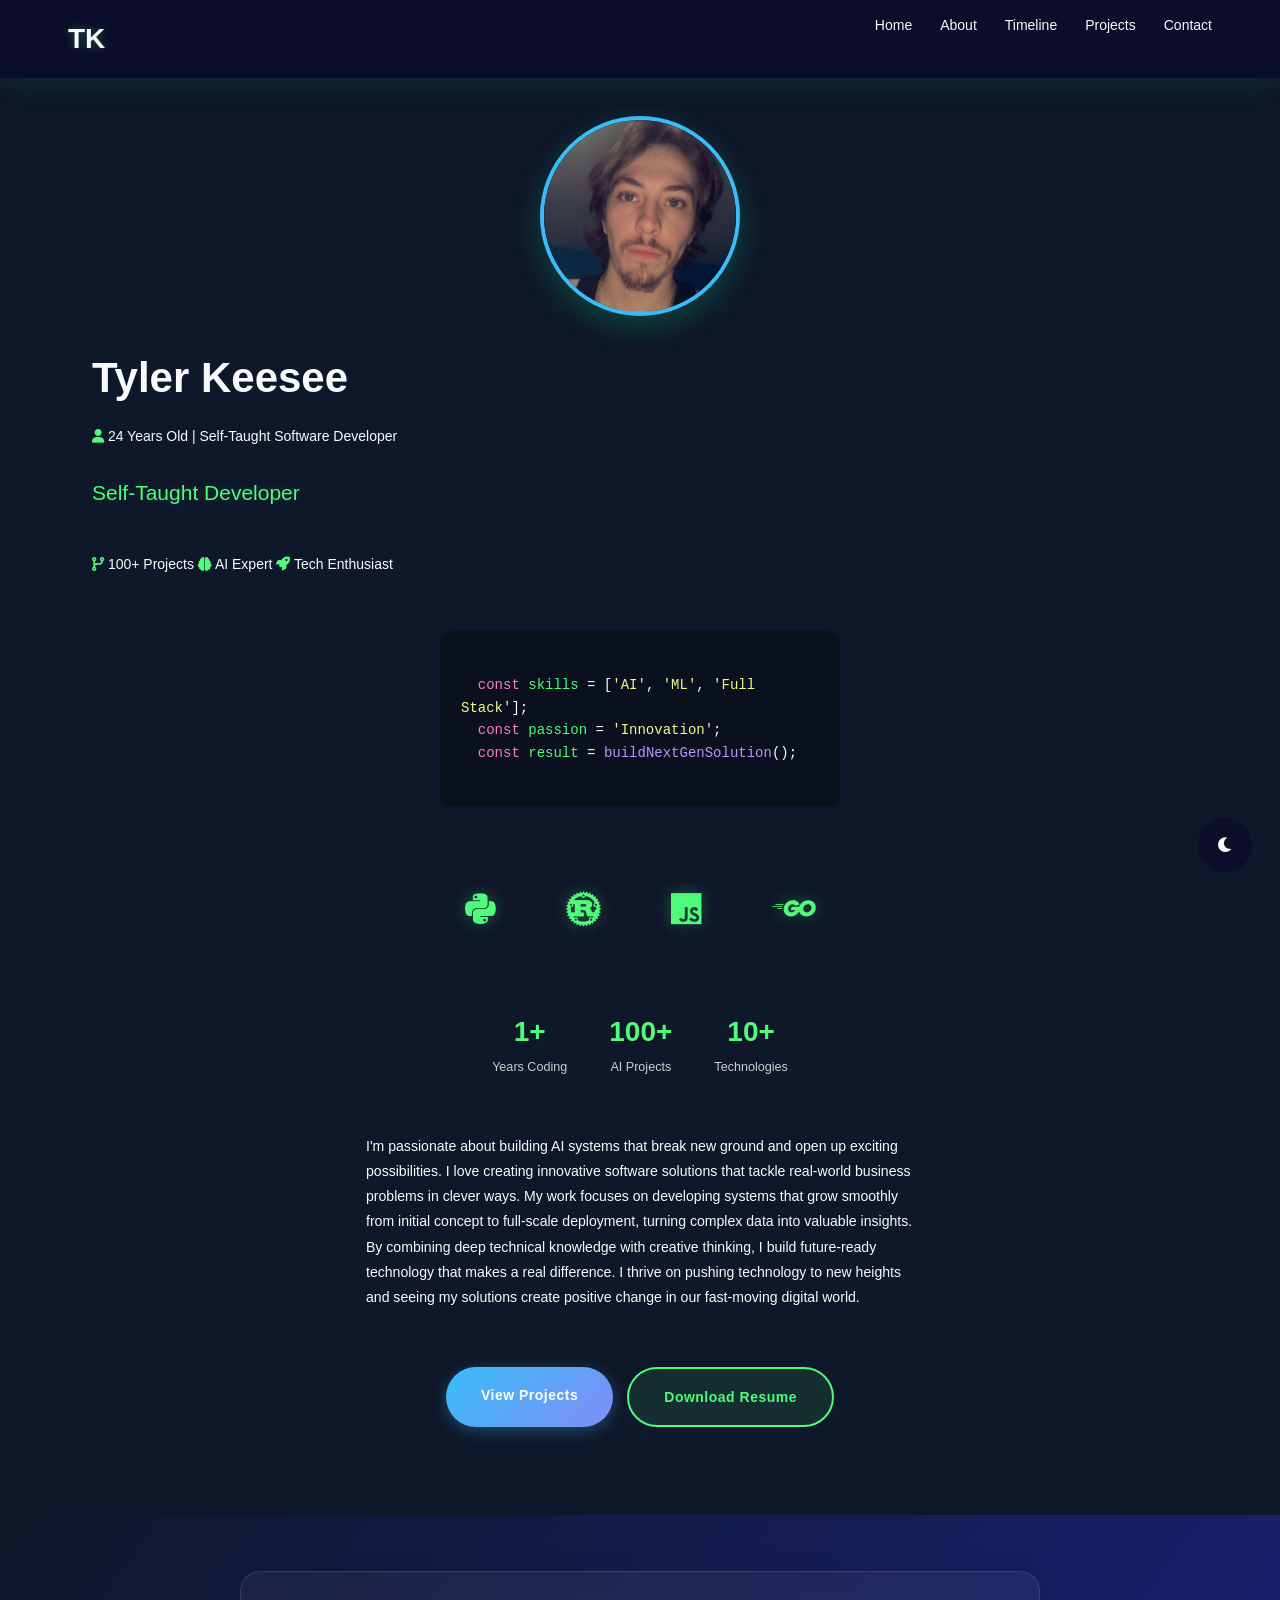
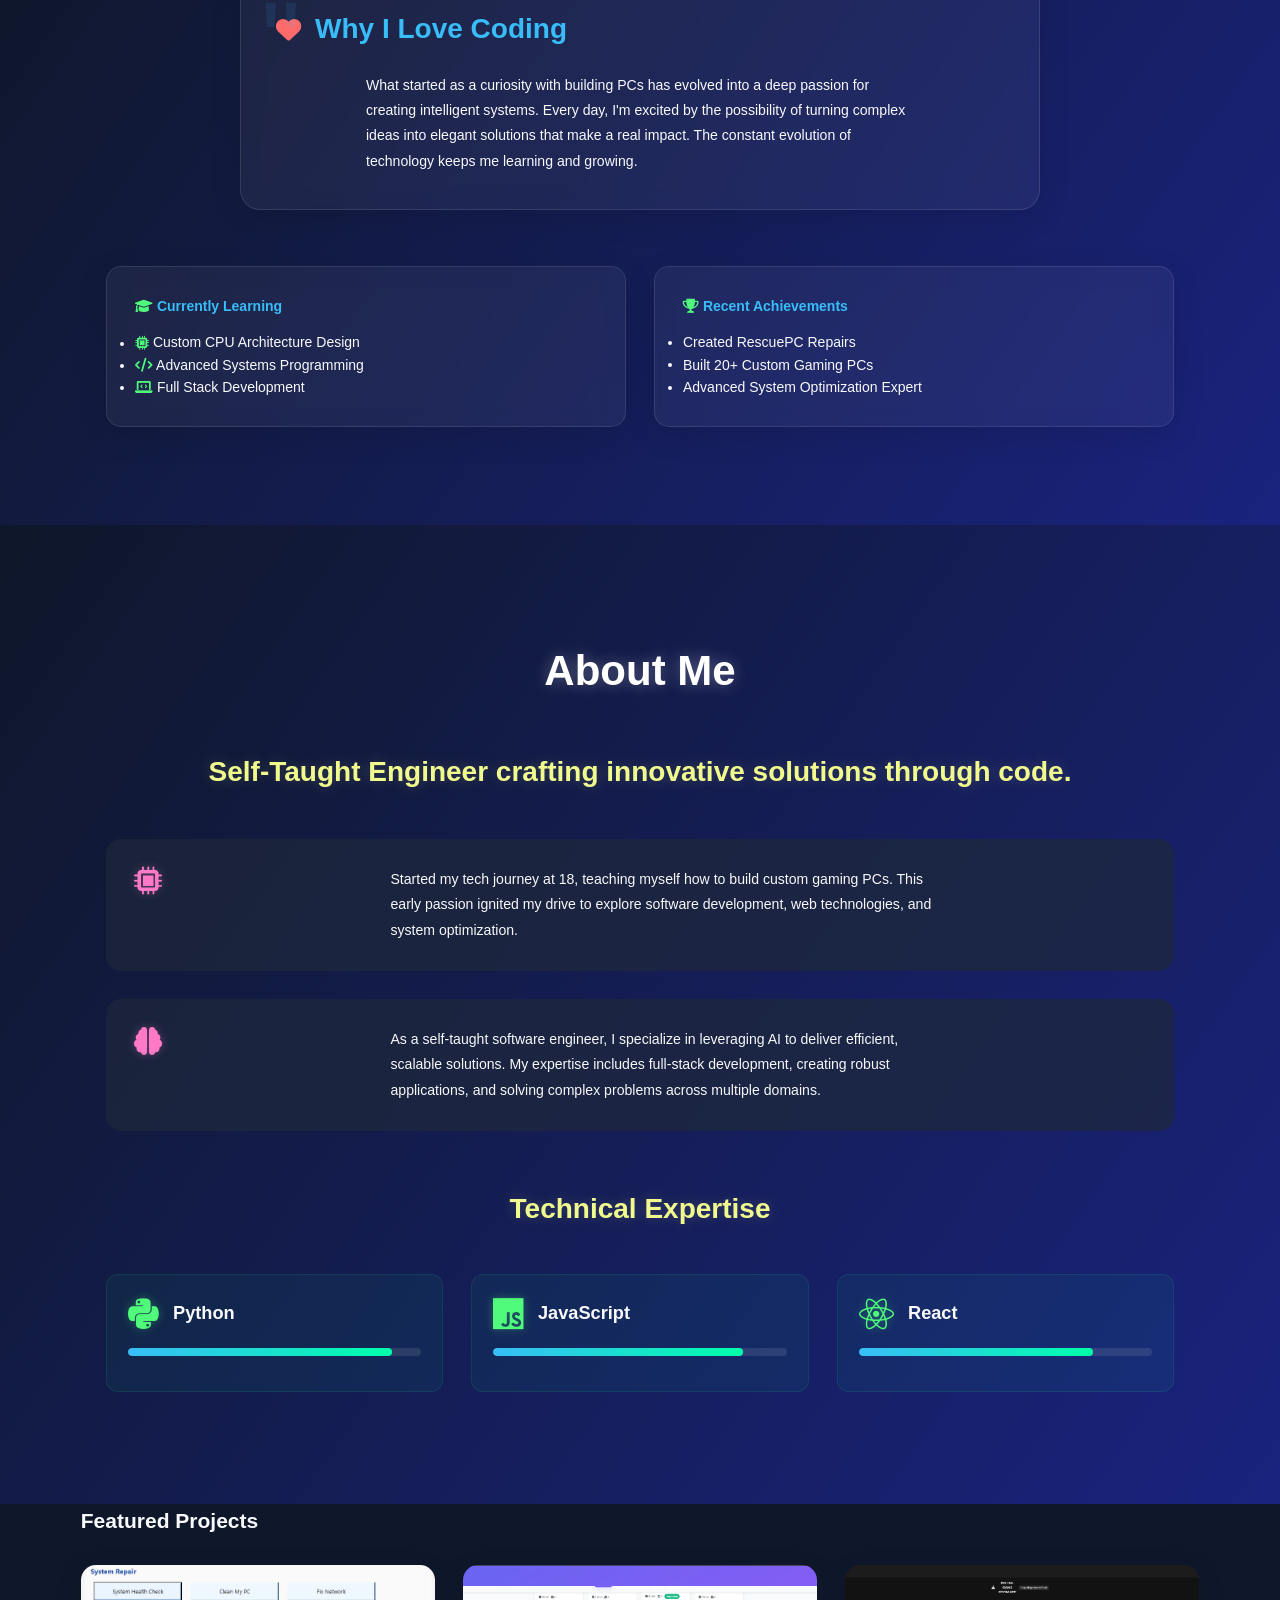
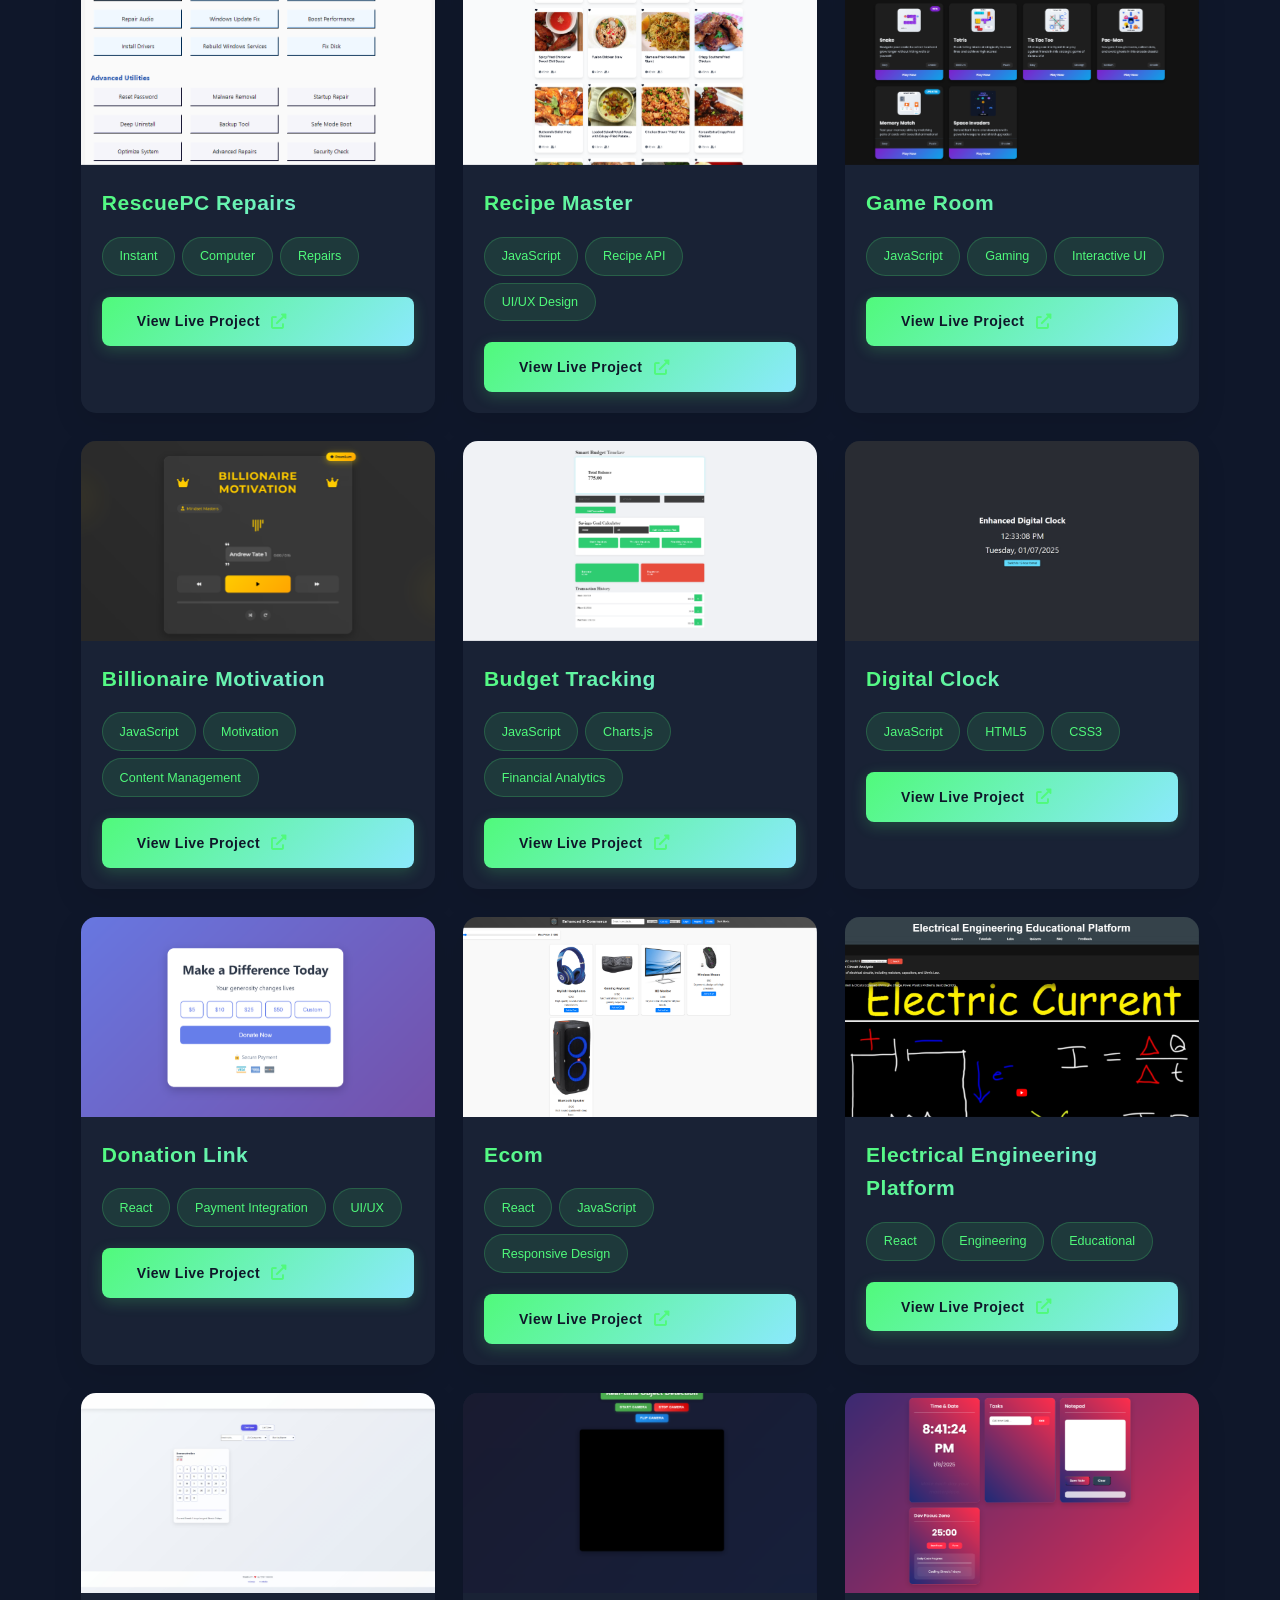
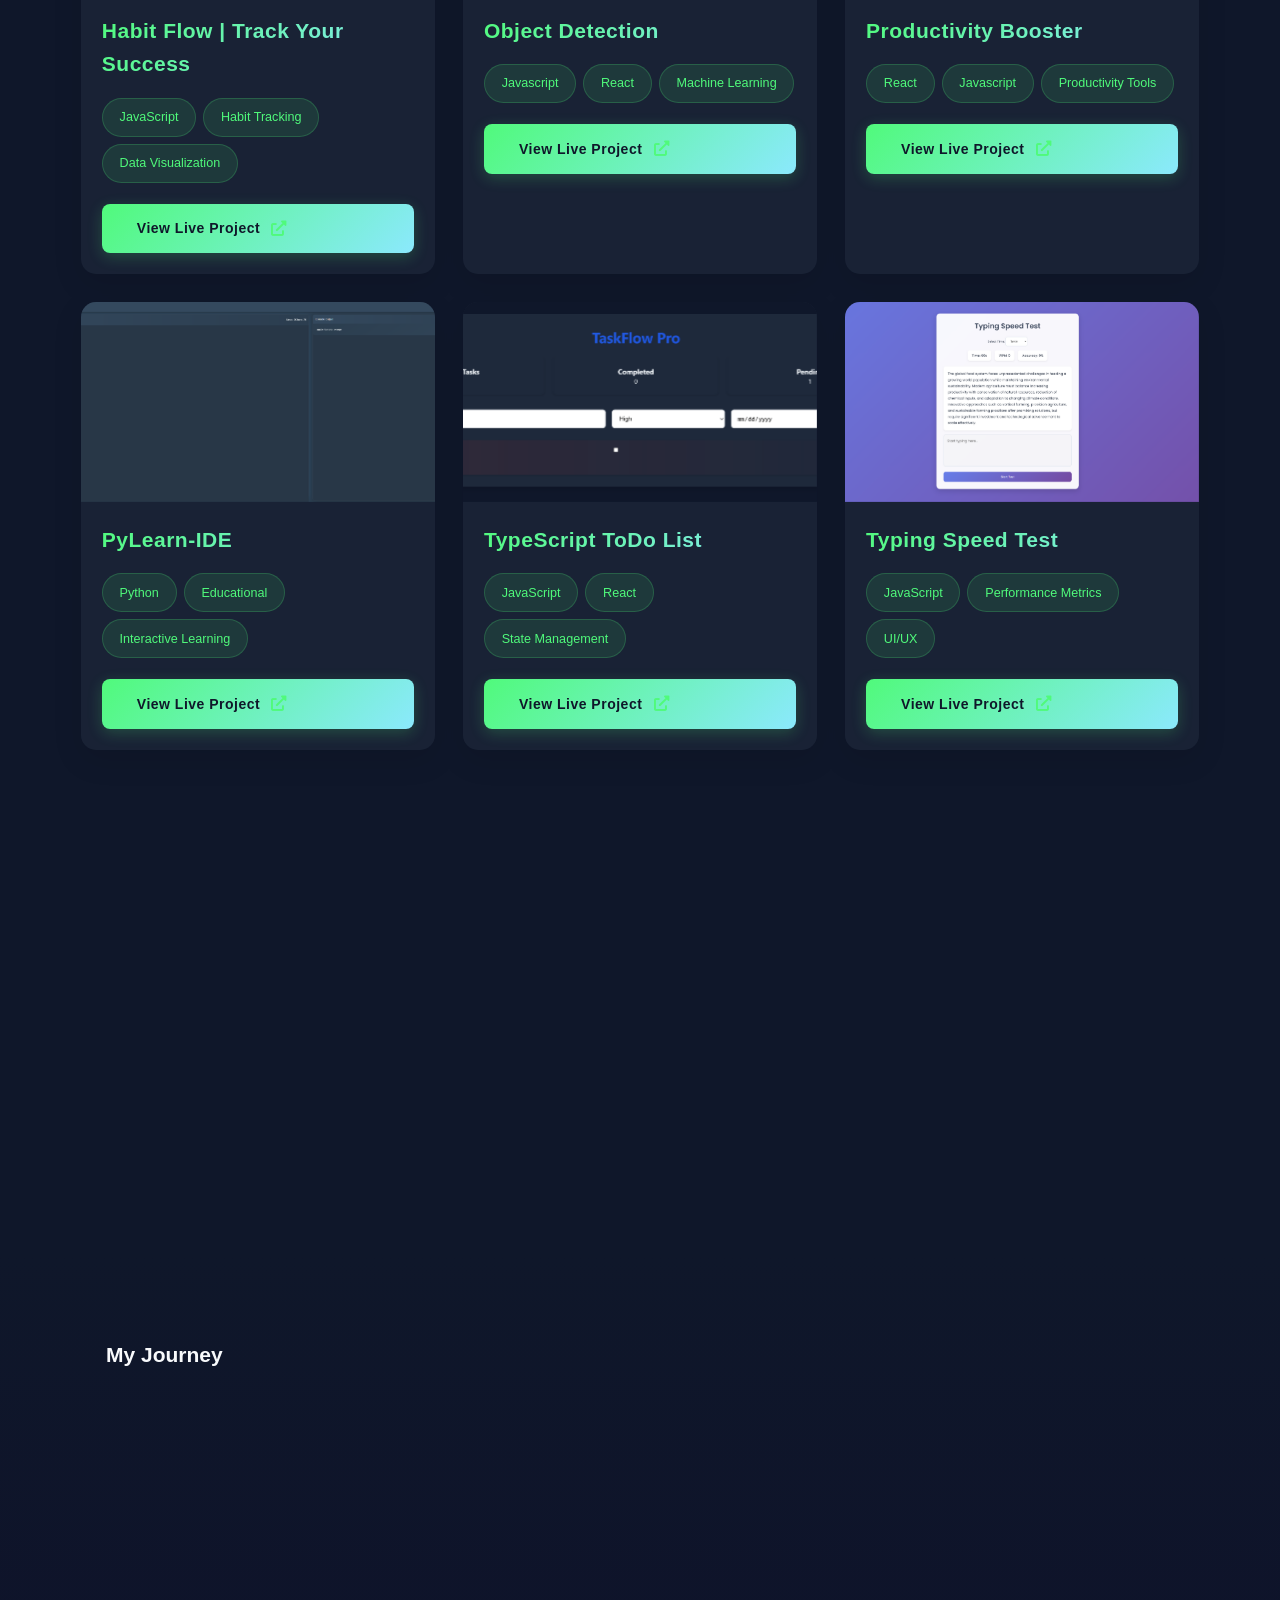
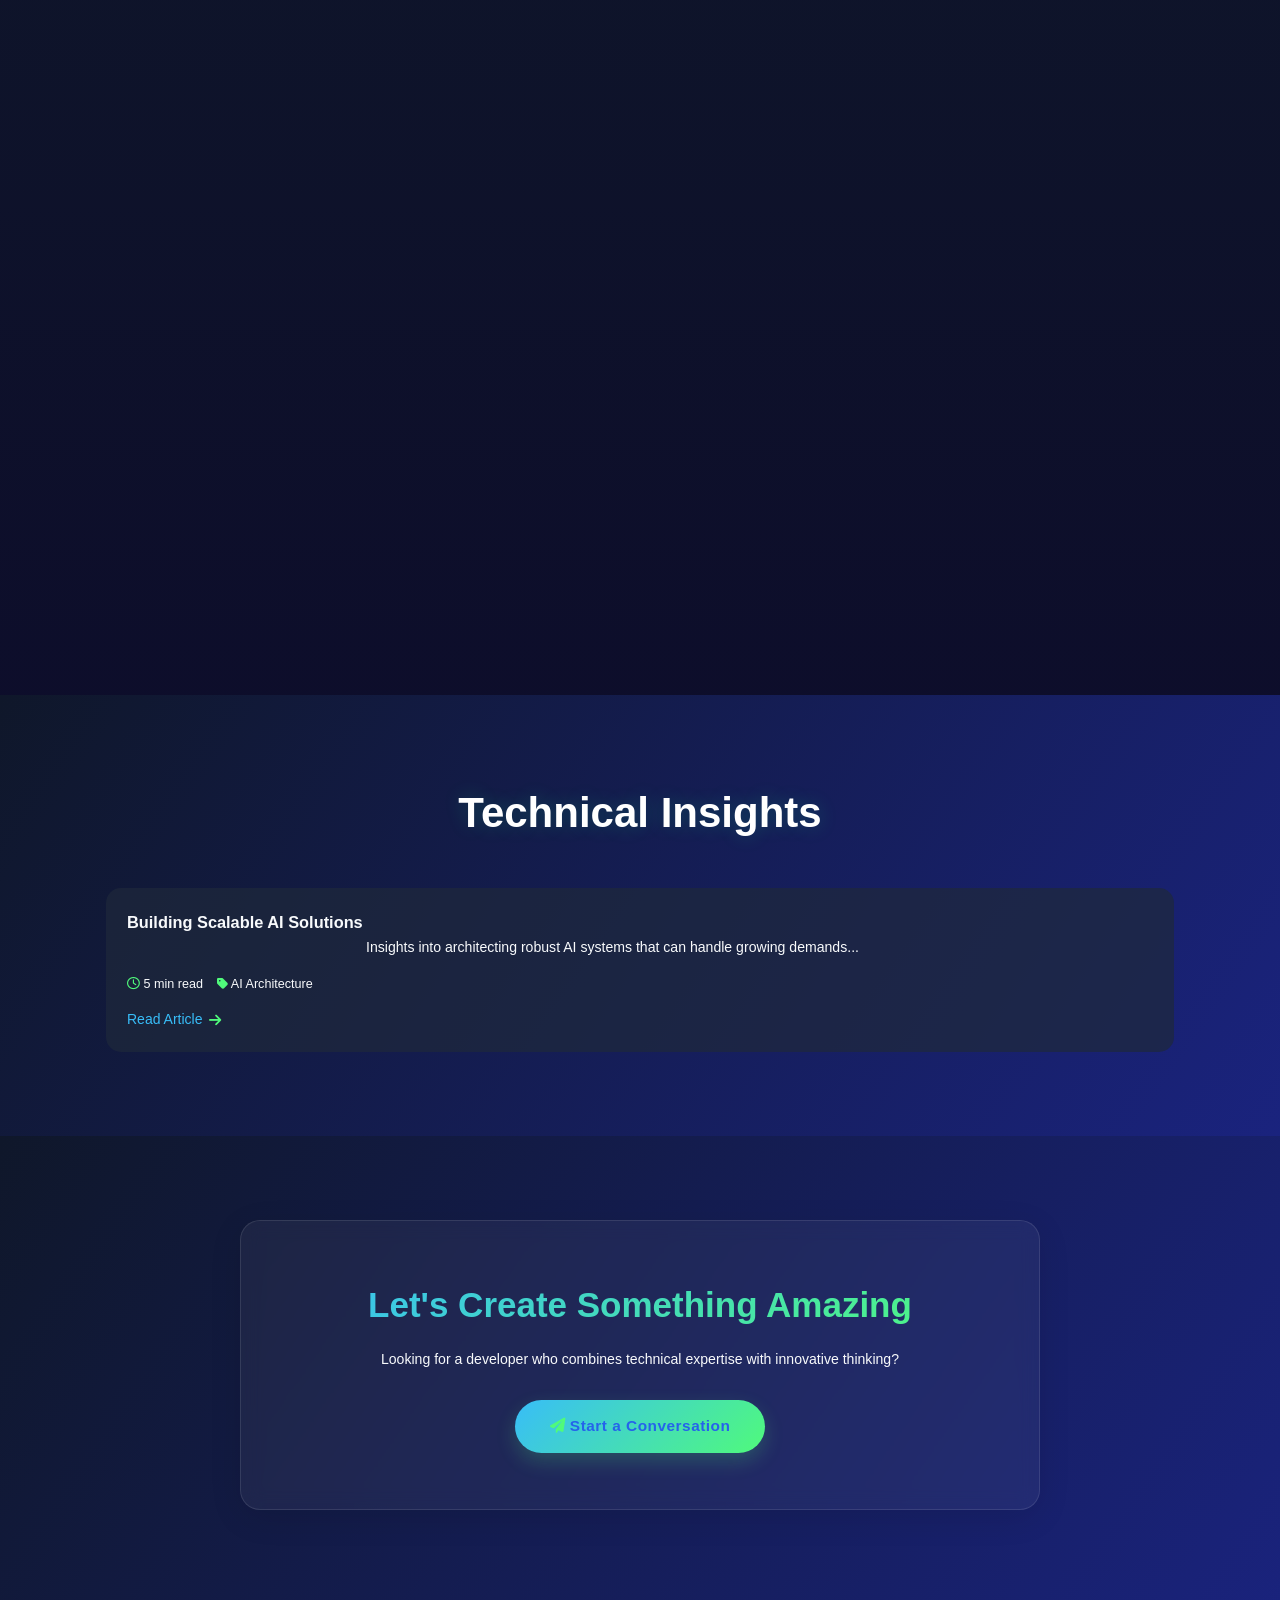
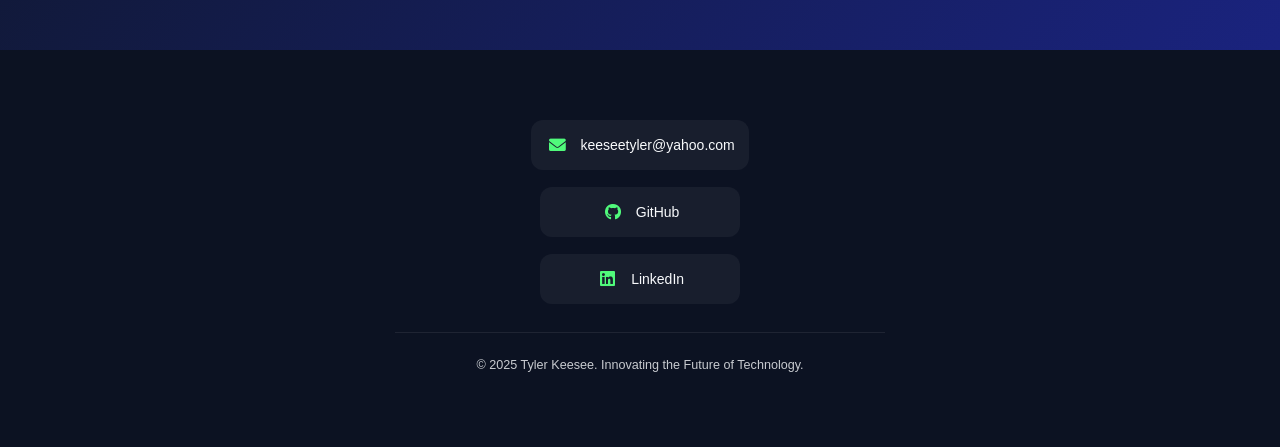
==== index.html @ 863d4cd4 "Initial commit after reinitialization" ====
<!DOCTYPE html>
<html lang="en" data-theme="dark">
  <head>
    <!-- Performance Meta Tags -->
    <meta charset="UTF-8" />
    <meta
      name="viewport"
      content="width=device-width, initial-scale=1, viewport-fit=cover"
    />
    <meta http-equiv="X-UA-Compatible" content="IE=edge" />
    <meta name="theme-color" content="#0f172a" />

    <!-- Preload Critical Resources -->
    <link
      rel="preload"
      href="https://fonts.googleapis.com/css2?family=Inter:wght@400;500;600;700&display=swap"
      as="style"
    />
    <link rel="preload" href="style.css" as="style" />
    <link rel="preload" href="main.js" as="script" crossorigin="anonymous" />

    <!-- PWA Support -->
    <link rel="manifest" href="manifest.json" />
    <meta name="mobile-web-app-capable" content="yes" />

    <!-- SEO Meta Tags -->
    <meta
      name="description"
      content="Tyler Keesee - Innovative Full Stack Engineer specializing in AI-powered development, blockchain solutions, and enterprise-grade applications. Expert in Python, JavaScript, and modern web technologies."
    />
    <meta
      name="keywords"
      content="Software Engineer, AI Development, Full Stack Developer, JavaScript, Python, React, Machine Learning"
    />
    <meta name="author" content="Tyler Keesee" />

    <!-- Open Graph / Social Media -->
    <meta property="og:type" content="website" />
    <meta
      property="og:title"
      content="Tyler Keesee | Full Stack Engineering Innovator"
    />
    <meta
      property="og:description"
      content="Crafting Next-Generation Digital Solutions"
    />
    <meta
      property="og:image"
      content="Picture Of Me/302094755_5812631322161322_4653173079054672043_n.jpg"
    />
    <meta property="og:url" content="https://tyler1201623.github.io" />

    <!-- Twitter Card -->
    <meta name="twitter:card" content="summary_large_image" />
    <meta
      name="twitter:title"
      content="Tyler Keesee | Full Stack Engineering Innovator"
    />
    <meta
      name="twitter:description"
      content="Crafting Next-Generation Digital Solutions"
    />

    <!-- Security Headers -->
    <meta
      http-equiv="Content-Security-Policy"
      content="default-src 'self' https:; img-src 'self' https: data:; style-src 'self' https: 'unsafe-inline'; script-src 'self' https: 'unsafe-inline'"
    />
    <meta http-equiv="X-Content-Type-Options" content="nosniff" />
    <meta
      http-equiv="Permissions-Policy"
      content="geolocation=(), microphone=(), camera=()"
    />

    <meta name="viewport" content="width=device-width, viewport-fit=cover" />
    <title>Tyler Keesee | Self-Taught Engineer</title>

    <meta
      name="description"
      content="Tyler Keesee - Innovative Full Stack Engineer specializing in AI-powered development, blockchain solutions, and enterprise-grade applications"
    />
    <meta
      property="og:title"
      content="Tyler Keesee | Full Stack Engineering Innovator"
    />
    <meta
      property="og:description"
      content="Crafting Next-Generation Digital Solutions"
    />
    <meta
      property="og:image"
      content="Picture Of Me/302094755_5812631322161322_4653173079054672043_n.jpg"
    />
    <meta name="theme-color" content="#0d0d2b" />

    <link
      rel="apple-touch-icon"
      sizes="180x180"
      href="favicon/apple-touch-icon.png"
    />
    <link
      rel="icon"
      type="image/png"
      sizes="32x32"
      href="favicon/favicon-32x32.png"
    />
    <link
      rel="icon"
      type="image/png"
      sizes="16x16"
      href="favicon/favicon-16x16.png"
    />

    <!-- Remove references to non-existent icons -->
    <!-- <link rel="icon" type="image/png" sizes="192x192" href="favicon/icon-192.png"> -->
    <!-- <link rel="icon" type="image/png" sizes="512x512" href="favicon/icon-512.png"> -->

    <link rel="manifest" href="manifest.json" />
    <link rel="stylesheet" href="style.css" />
    <link
      href="https://fonts.googleapis.com/css2?family=Inter:wght@400;500;600;700&display=swap"
      rel="stylesheet"
    />
    <link
      rel="preload"
      href="https://fonts.googleapis.com/css2?family=Inter:wght@400;500;600;700&display=swap"
      as="style"
    />
    <link
      rel="stylesheet"
      href="https://cdnjs.cloudflare.com/ajax/libs/font-awesome/6.0.0/css/all.min.css"
    />
    <!-- Remove Three.js and Particles.js -->
    <!-- <script src="https://cdnjs.cloudflare.com/ajax/libs/three.js/r128/three.min.js"></script> -->
    <!-- <script src="https://cdn.jsdelivr.net/npm/particles.js@2.0.0/particles.min.js"></script> -->

    <!-- Performance Optimizations -->
    <link rel="preconnect" href="https://fonts.googleapis.com" />
    <link rel="preconnect" href="https://fonts.gstatic.com" crossorigin />
    <link rel="dns-prefetch" href="https://cdnjs.cloudflare.com" />

    <!-- SEO Improvements -->
    <meta name="robots" content="index, follow" />
    <meta name="googlebot" content="index, follow" />
    <meta name="revisit-after" content="7 days" />
    <link rel="canonical" href="https://yourwebsite.com" />

    <!-- Browser Compatibility -->
    <meta http-equiv="X-UA-Compatible" content="IE=edge,chrome=1" />
    <meta name="format-detection" content="telephone=no" />

    <!-- Security Headers -->
    <meta
      http-equiv="Strict-Transport-Security"
      content="max-age=31536000; includeSubDomains"
    />
    <meta
      http-equiv="Referrer-Policy"
      content="strict-origin-when-cross-origin"
    />

    <!-- Performance Attributes -->
    <link rel="modulepreload" href="main.js" />
    <link rel="preload" href="style.css" as="style" />
  </head>
  <body>
    <a href="#main" class="skip-link">Skip to main content</a>
    <header class="navbar">
      <div class="nav-content">
        <a href="#home" class="logo">TK</a>
        <button class="mobile-menu-btn" aria-label="Toggle menu">
          <span></span>
          <span></span>
          <span></span>
        </button>
        <nav>
          <ul class="nav-links">
            <li><a href="#home">Home</a></li>
            <li><a href="#about">About</a></li>
            <li><a href="#timeline">Timeline</a></li>
            <li><a href="#projects">Projects</a></li>
            <li><a href="#contact">Contact</a></li>
          </ul>
        </nav>
      </div>
    </header>
    <main id="main">
      <section id="home" class="hero">
        <div class="hero-content">
          <img
            src="Picture Of Me/302094755_5812631322161322_4653173079054672043_n.jpg"
            alt="Tyler Keesee"
            class="profile-img"
          />
          <div class="hero-header">
            <h1>Tyler Keesee</h1>
            <div class="age-badge">
              <i class="fas fa-user"></i>
              <span>24 Years Old</span>
              <span class="divider">|</span>
              <span>Self-Taught Software Developer</span>
            </div>
          </div>
          <div class="typing-text"></div>

          <div class="hero-badges">
            <span class="badge"
              ><i class="fas fa-code-branch"></i> 100+ Projects</span
            >
            <span class="badge"><i class="fas fa-brain"></i> AI Expert</span>
            <span class="badge"
              ><i class="fas fa-rocket"></i> Tech Enthusiast
            </span>
          </div>
          <div class="code-preview">
            <pre><code>
  <span class="keyword">const</span> <span class="variable">skills</span> = [<span class="string">'AI'</span>, <span class="string">'ML'</span>, <span class="string">'Full Stack'</span>];
  <span class="keyword">const</span> <span class="variable">passion</span> = <span class="string">'Innovation'</span>;
  <span class="keyword">const</span> <span class="variable">result</span> = <span class="function">buildNextGenSolution</span>();
      </code></pre>
          </div>
          <div class="floating-tech">
            <i class="fab fa-python"></i>
            <i class="fab fa-rust"></i>
            <i class="fab fa-js"></i>
            <i class="fab fa-golang"></i>
          </div>
          <div class="quick-stats">
            <div class="stat">
              <span class="stat-number">1+</span>
              <span class="stat-label">Years Coding</span>
            </div>
            <div class="stat">
              <span class="stat-number">100+</span>
              <span class="stat-label">AI Projects</span>
            </div>
            <div class="stat">
              <span class="stat-number">10+</span>
              <span class="stat-label">Technologies</span>
            </div>
          </div>
          <p class="tagline">
            I'm passionate about building AI systems that break new ground and
            open up exciting possibilities. I love creating innovative software
            solutions that tackle real-world business problems in clever ways.
            My work focuses on developing systems that grow smoothly from
            initial concept to full-scale deployment, turning complex data into
            valuable insights. By combining deep technical knowledge with
            creative thinking, I build future-ready technology that makes a real
            difference. I thrive on pushing technology to new heights and seeing
            my solutions create positive change in our fast-moving digital
            world.
          </p>
          <div class="cta-buttons">
            <a href="#projects" class="cta-primary">View Projects</a>
            <a
              href="resume/Tyler_Keesee_Resume.pdf"
              class="cta-secondary"
              download
              >Download Resume</a
            >
          </div>
        </div>
      </section>

      <section id="why-coding" class="personal-note-section">
        <div class="section-container">
          <div class="personal-note glass-effect">
            <h3><i class="fas fa-heart"></i> Why I Love Coding</h3>
            <p>
              What started as a curiosity with building PCs has evolved into a
              deep passion for creating intelligent systems. Every day, I'm
              excited by the possibility of turning complex ideas into elegant
              solutions that make a real impact. The constant evolution of
              technology keeps me learning and growing.
            </p>
          </div>

          <div class="learning-section">
            <div class="learning-card hover-lift glass-effect">
              <h4><i class="fas fa-graduation-cap"></i> Currently Learning</h4>
              <ul>
                <li>
                  <i class="fas fa-microchip"></i> Custom CPU Architecture
                  Design
                </li>
                <li>
                  <i class="fas fa-code"></i> Advanced Systems Programming
                </li>
                <li>
                  <i class="fas fa-laptop-code"></i> Full Stack Development
                </li>
              </ul>
            </div>
            <div class="learning-card hover-lift glass-effect">
              <h4><i class="fas fa-trophy"></i> Recent Achievements</h4>
              <ul>
                <li>Created RescuePC Repairs</li>
                <li>Built 20+ Custom Gaming PCs</li>
                <li>Advanced System Optimization Expert</li>
              </ul>
            </div>
          </div>
        </div>
      </section>

      <section id="about" class="about">
        <div class="section-container">
          <h2 class="section-title">About Me</h2>
          <div class="about-content">
            <div class="about-text">
              <p class="intro">
                Self-Taught Engineer crafting innovative solutions through code.
              </p>
              <div class="journey">
                <div class="journey-card">
                  <i class="fas fa-microchip"></i>
                  <p>
                    Started my tech journey at 18, teaching myself how to build
                    custom gaming PCs. This early passion ignited my drive to
                    explore software development, web technologies, and system
                    optimization.
                  </p>
                </div>
                <div class="journey-card">
                  <i class="fas fa-brain"></i>
                  <p>
                    As a self-taught software engineer, I specialize in
                    leveraging AI to deliver efficient, scalable solutions. My
                    expertise includes full-stack development, creating robust
                    applications, and solving complex problems across multiple
                    domains.
                  </p>
                </div>
              </div>
              <div class="skills">
                <h3>Technical Expertise</h3>
                <div class="skills-grid">
                  <div class="skill-card">
                    <div class="skill-header">
                      <i class="fab fa-python"></i>
                      <span>Python</span>
                    </div>
                    <div class="skill-bar-container">
                      <div class="skill-bar" data-level="90"></div>
                    </div>
                  </div>
                  <div class="skill-card">
                    <div class="skill-header">
                      <i class="fab fa-js"></i>
                      <span>JavaScript</span>
                    </div>
                    <div class="skill-bar-container">
                      <div class="skill-bar" data-level="85"></div>
                    </div>
                  </div>
                  <div class="skill-card">
                    <div class="skill-header">
                      <i class="fab fa-react"></i>
                      <span>React</span>
                    </div>
                    <div class="skill-bar-container">
                      <div class="skill-bar" data-level="80"></div>
                    </div>
                  </div>
                </div>
              </div>
            </div>
          </div>
        </div>
      </section>

      <!-- Remove tech-globe div -->
      <!-- <div id="tech-globe"></div> -->

      <section id="projects" class="projects">
        <div class="section-container">
          <h2>Featured Projects</h2>
          <div class="project-grid">
            <div class="project-filters">
              <button class="filter-btn active" data-filter="all">All</button>
              <button class="filter-btn" data-filter="ai">AI</button>
              <button class="filter-btn" data-filter="web">Web</button>
              <button class="filter-btn" data-filter="mobile">Mobile</button>
            </div>
            <!-- Projects will be dynamically loaded via JavaScript -->
          </div>
        </div>
      </section>

      <!-- Remove empty tech stack section -->
      <!-- <section id="tech-stack" class="tech-stack-section">
            <h2>Technology Expertise</h2>
            <div class="tech-radar"></div>
        </section> -->

      <section id="timeline" class="timeline">
        <div class="section-container">
          <h2>My Journey</h2>
          <div class="timeline-container">
            <div class="timeline-item">
              <div class="timeline-date">2018</div>
              <div class="timeline-content">
                <h3>Started Custom PC Building</h3>
                <p>
                  Began building custom gaming PCs, learning hardware
                  integration and system optimization. Mastered component
                  selection and compatibility testing. Developed expertise in
                  thermal management and power delivery systems.
                </p>
              </div>
            </div>
            <div class="timeline-item">
              <div class="timeline-date">2018-2023</div>
              <div class="timeline-content">
                <h3>Advanced PC Building</h3>
                <p>
                  Refined PC building skills, specializing in high-performance
                  gaming rigs and workstations. Implemented custom water cooling
                  solutions and overclocking techniques. Delivered over 50
                  custom builds with specific performance requirements and
                  budgets.
                </p>
              </div>
            </div>
            <div class="timeline-item">
              <div class="timeline-date">2024-Present</div>
              <div class="timeline-content">
                <h3>Software Development Journey</h3>
                <p>
                  Self-taught full stack development, AI integration, and
                  advanced programming. Built multiple production-ready
                  applications using modern tech stacks. Specialized in
                  AI-driven solutions and automated systems, contributing to
                  open-source projects.
                </p>
              </div>
            </div>
          </div>
        </div>
      </section>

      <section id="blog" class="blog">
        <div class="section-container">
          <h2 class="section-title technical-insights">Technical Insights</h2>
          <div class="blog-grid">
            <article class="blog-card">
              <div class="blog-content">
                <h3>Building Scalable AI Solutions</h3>
                <p>
                  Insights into architecting robust AI systems that can handle
                  growing demands...
                </p>
                <div class="blog-meta">
                  <span><i class="far fa-clock"></i> 5 min read</span>
                  <span><i class="fas fa-tag"></i> AI Architecture</span>
                </div>
                <a href="building-scalable-ai-solutions.html" class="read-more"
                  >Read Article <i class="fas fa-arrow-right"></i
                ></a>
              </div>
            </article>
          </div>
        </div>
      </section>

      <section id="hire-me" class="cta-section">
        <div class="section-container">
          <div class="cta-highlight pulse glass-effect">
            <h3>Let's Create Something Amazing</h3>
            <p>
              Looking for a developer who combines technical expertise with
              innovative thinking?
            </p>
            <div class="cta-button-wrapper">
              <a
                href="mailto:keeseetyler@yahoo.com"
                class="cta-primary prominent solo"
              >
                <i class="fas fa-paper-plane"></i> Start a Conversation
              </a>
            </div>
          </div>
        </div>
      </section>
    </main>

    <footer id="contact">
      <div class="footer-content">
        <div class="social-links">
          <a href="mailto:keeseetyler@yahoo.com" class="social-link">
            <i class="fas fa-envelope"></i>
            <span>keeseetyler@yahoo.com</span>
          </a>
          <a
            href="https://github.com/Tyler1201623"
            target="_blank"
            class="social-link"
          >
            <i class="fab fa-github"></i>
            <span>GitHub</span>
          </a>
          <a
            href="https://www.linkedin.com/in/tyler-keesee-677baa326/"
            target="_blank"
            class="social-link"
          >
            <i class="fab fa-linkedin"></i>
            <span>LinkedIn</span>
          </a>
        </div>
        <p class="copyright">
          © 2025 Tyler Keesee. Innovating the Future of Technology.
        </p>
      </div>
    </footer>

    <div class="theme-toggle-wrapper" aria-label="Theme toggle">
      <button class="theme-toggle" aria-label="Toggle theme">
        <i class="fas fa-moon"></i>
      </button>
    </div>

    <script src="main.js"></script>
    <script src="sw.js"></script>
  </body>
</html>
---- style.css ----
:root {
  /* Modern Professional Color Palette */
  --primary-color: #2563eb; /* Rich Blue */
  --secondary-color: #3b82f6; /* Bright Blue */
  --bg-color: #0f172a; /* Deep Navy */
  --text-color: #f8fafc; /* Clean White */
  --accent-color: #38bdf8; /* Sky Blue */
  --card-bg: rgba(30, 41, 59, 0.7); /* Slate with transparency */
  --transition: all 0.3s cubic-bezier(0.4, 0, 0.2, 1);
  --light-bg: #f1f5f9; /* Light Mode Background */
  --light-text: #1e293b; /* Light Mode Text */
  --light-accent: #2563eb; /* Light Mode Accent */
  --theme-transition: background-color 0.3s, color 0.3s;
  --smooth-shadow: 0 4px 20px rgba(0, 0, 0, 0.1);
  --card-hover-transform: translateY(-5px);
  --professional-timing: cubic-bezier(0.4, 0, 0.2, 1);
}

[data-theme="light"] {
  --bg-color: #ffffff; /* Clean white background */
  --text-color: #1e293b; /* Dark slate for text */
  --accent-color: #2563eb; /* Vibrant blue */
  --card-bg: #f8fafc; /* Light gray for cards */
  --section-bg: #f1f5f9; /* Slightly darker gray for sections */
  --shadow-color: rgba(0, 0, 0, 0.1);
  --hover-bg: rgba(37, 99, 235, 0.1);
  --code-bg: #1e293b; /* Keep code background dark */
  --timeline-bg: #f1f5f9;
}

[data-theme="light"] {
  .journey-card p {
    color: var(--text-color) !important; /* Force dark text color */
  }

  .skill-header span {
    color: var(--text-color) !important;
  }

  .intro {
    color: var(--accent-color) !important;
    text-shadow: none;
  }

  .about .section-title,
  .skills h3,
  .technical-insights {
    color: var(--text-color) !important;
    text-shadow: none;
  }

  .timeline-content {
    background: var(--card-bg);
    color: var(--text-color);
  }

  .skill-card {
    background: var(--card-bg);
    border: 1px solid rgba(37, 99, 235, 0.2);
  }

  .skill-header i {
    color: var(--accent-color);
    text-shadow: none;
  }

  .stat-number {
    color: var(--accent-color);
  }

  .fab,
  .fas,
  .far {
    color: var(--accent-color);
    text-shadow: none;
  }

  .floating-tech i {
    color: var(--accent-color);
    text-shadow: none;
  }

  .tech-tag {
    color: var(--accent-color);
    background: var(--hover-bg);
    border: 1px solid rgba(37, 99, 235, 0.2);
  }

  /* Fix theme toggle button in light mode */
  .theme-toggle-wrapper {
    background: var(--accent-color);
  }

  .theme-toggle {
    background: rgba(0, 0, 0, 0.2); /* Darker background for better contrast */
  }

  .theme-toggle i {
    color: var(--text-color); /* Use text color instead of white */
  }

  /* Fix project card title colors */
  .project-content h3 {
    background: linear-gradient(135deg, var(--accent-color), #2563eb);
    -webkit-background-clip: text;
    background-clip: text;
    -webkit-text-fill-color: transparent;
    color: var(--text-color);
  }
  /* Fix logo color in light mode */
  .logo {
    color: var(--accent-color);
    text-shadow: 0 0 10px rgba(37, 99, 235, 0.2);
  }

  /* Fix download resume button in light mode */
  .cta-secondary {
    border: 2px solid var(--accent-color);
    color: var(--accent-color);
    background: rgba(37, 99, 235, 0.1);
  }

  .cta-secondary:hover {
    background: rgba(37, 99, 235, 0.2);
    box-shadow: 0 10px 20px rgba(37, 99, 235, 0.2);
  }
}

* {
  margin: 0;
  padding: 0;
  box-sizing: border-box;
  text-rendering: optimizeLegibility;
  -webkit-font-smoothing: antialiased;
  -moz-osx-font-smoothing: grayscale;
}

html {
  scroll-behavior: smooth;
  font-size: clamp(14px, 1vw, 18px);
}

body {
  font-family: "Inter", sans-serif;
  background: var(--bg-color);
  color: var(--text-color);
  line-height: 1.6;
  overflow-x: hidden;
}
/* Navigation Bar Styles */
.navbar {
  position: fixed;
  top: 0;
  left: 0;
  width: 100%;
  background: rgba(13, 13, 43, 0.95);
  backdrop-filter: blur(10px);
  z-index: 1000;
  padding: 1rem 0;
  box-shadow: 0 4px 30px rgba(0, 255, 136, 0.1);
}

.nav-content {
  max-width: 1200px;
  margin: 0 auto;
  padding: 0 2rem;
  display: flex;
  justify-content: space-between;
  align-items: center;
}

.logo {
  font-size: 2rem;
  font-weight: 700;
  color: var(--accent-color);
  text-decoration: none;
  text-shadow: 0 0 10px rgba(0, 255, 136, 0.3);
}

.nav-links {
  display: flex;
  gap: 2rem;
  list-style: none;
  margin: 0;
  padding: 0;
}

.nav-links a {
  color: var(--text-color);
  text-decoration: none;
  font-weight: 500;
  font-size: 1rem;
  transition: var(--transition);
  padding: 0.5rem 0;
  position: relative;
}

.nav-links a::after {
  content: "";
  position: absolute;
  bottom: -2px;
  left: 0;
  width: 0;
  height: 2px;
  background: var(--accent-color);
  transition: var(--transition);
}

.nav-links a:hover::after {
  width: 100%;
}
.mobile-menu-btn {
  display: none;
  background: none;
  border: none;
  cursor: pointer;
  padding: 0.8rem;
  z-index: 1001;
  position: relative;
  right: 0;
}

.mobile-menu-btn span {
  display: block;
  width: 28px;
  height: 3px;
  background: var(--accent-color);
  margin: 6px 0;
  transition: 0.4s ease;
  border-radius: 2px;
  box-shadow: 0 0 8px rgba(0, 255, 136, 0.3);
}
@media (max-width: 768px) {
  .nav-links {
    position: fixed;
    top: 0;
    left: 0;
    width: 100%;
    height: 100vh;
    background: rgba(13, 13, 43, 0.98);
    backdrop-filter: blur(15px);
    display: flex;
    flex-direction: column;
    align-items: center;
    justify-content: center;
    gap: 2.5rem;
    transform: translateX(100%);
    transition: transform 0.4s cubic-bezier(0.4, 0, 0.2, 1);
    padding: 2rem;
  }

  .nav-links.active {
    transform: translateX(0);
  }

  .nav-links a {
    font-size: 1.4rem;
    padding: 1rem;
    width: 100%;
    text-align: center;
    border-radius: 8px;
    transition: background 0.3s ease;
  }

  .nav-links a:hover {
    background: rgba(0, 255, 136, 0.1);
  }

  .mobile-menu-btn {
    display: block;
  }

  .mobile-menu-btn.active span:nth-child(1) {
    transform: rotate(45deg) translate(7px, 7px);
  }

  .mobile-menu-btn.active span:nth-child(2) {
    opacity: 0;
  }

  .mobile-menu-btn.active span:nth-child(3) {
    transform: rotate(-45deg) translate(7px, -7px);
  }

  /* Footer Improvements */
  .footer-content {
    padding: 2rem 1rem;
  }

  .social-links {
    flex-direction: column;
    gap: 1.5rem;
  }

  .social-link {
    width: 100%;
    padding: 1rem;
    justify-content: center;
    background: rgba(255, 255, 255, 0.05);
    border-radius: 10px;
    transition: all 0.3s ease;
  }

  .social-link:hover {
    background: rgba(255, 255, 255, 0.1);
    transform: translateY(-2px);
  }

  .copyright {
    margin-top: 2rem;
    font-size: 0.9rem;
    opacity: 0.8;
    text-align: center;
  }

  /* General Mobile Improvements */
  .section-container {
    padding: 0 1.2rem;
  }

  .hero-content {
    padding: 1rem;
  }

  .profile-img {
    width: 150px;
    height: 150px;
    margin-bottom: 1.5rem;
  }

  .hero h1 {
    font-size: 2.2rem;
  }

  .quick-stats {
    padding: 1rem;
  }

  /* Improved Card Layout */
  .service-card,
  .project-card,
  .blog-card {
    margin: 0 1rem;
    padding: 1.5rem;
  }

  /* Better Touch Targets */
  .nav-links a,
  .cta-primary,
  .service-cta,
  button {
    padding: 12px 24px;
    min-height: 44px;
  }

  /* Improved Scrolling */
  .code-preview {
    max-width: calc(100vw - 2.4rem);
    margin: 2rem auto;
    -webkit-overflow-scrolling: touch;
  }

  /* Better Spacing */
  .section-title {
    font-size: 2.2rem;
    margin-bottom: 2rem;
  }

  .timeline-date {
    padding: 0.8rem 1.2rem;
    font-size: 0.9rem;
  }

  /* Theme Toggle Position */
  .theme-toggle-wrapper {
    bottom: 1.5rem;
    right: 1.5rem;
  }
}

@media (max-width: 480px) {
  .hero h1 {
    font-size: 2rem;
  }

  .typing-text {
    font-size: 1.1rem;
    height: 2.5rem;
  }

  .service-card {
    padding: 1.2rem;
  }

  .price-tag {
    font-size: 1rem;
  }

  .price-tag .price {
    font-size: 1.8rem;
  }

  .social-link span {
    font-size: 0.9rem;
  }
}

/* Safe Area Insets for Modern Phones */
@supports (padding: max(0px)) {
  .footer-content,
  .section-container {
    padding-left: max(1.2rem, env(safe-area-inset-left));
    padding-right: max(1.2rem, env(safe-area-inset-right));
  }

  .theme-toggle-wrapper {
    bottom: max(1.5rem, env(safe-area-inset-bottom));
    right: max(1.5rem, env(safe-area-inset-right));
  }
}

.hero {
  min-height: 100vh;
  display: flex;
  align-items: center;
  justify-content: center;
  position: relative;
  overflow: hidden;
  padding: 120px 0 60px;
}

.hero-content {
  max-width: 1200px;
  margin: 0 auto;
  padding: 2rem;
  display: grid;
  grid-template-columns: 1fr;
  gap: 2rem;
  position: relative;
  z-index: 1;
}

.about {
  background: linear-gradient(125deg, var(--bg-color), #1e3a8a);
}
.profile-img {
  width: 200px;
  height: 200px;
  border-radius: 50%;
  object-fit: cover;
  border: 4px solid var(--accent-color);
  box-shadow: 0 10px 30px rgba(0, 255, 136, 0.2);
  transition: all 0.3s ease, transform 0.5s ease;
  margin: 0 auto;
  display: block;
}

.profile-img:hover {
  transform: scale(1.05) rotate(5deg);
  box-shadow: 0 15px 35px rgba(0, 255, 136, 0.3);
}

.hero h1 {
  font-size: 3rem;
  margin-bottom: 1rem;
}
.typing-text {
  font-size: 1.5rem;
  color: var(--accent-color);
  height: 2rem;
  margin-bottom: 1.5rem;
  color: #50fa7b;
  text-shadow: 0 0 10px rgba(80, 250, 123, 0.2);
}

.code-preview {
  max-width: 100%;
  width: 400px;
  margin: 2rem auto;
  padding: 1.5rem;
  border-radius: 12px;
  background: rgba(0, 0, 0, 0.3);
  overflow-x: auto;
}
.code-preview pre {
  margin: 0;
  padding: 0;
  white-space: pre-wrap;
  word-break: break-word;
  text-align: left;
}

.code-preview code {
  color: #f8fafc; /* Base text color */
}

.code-preview .keyword {
  color: #ff79c6; /* Vibrant pink */
}

.code-preview .variable {
  color: #50fa7b; /* Mint green */
}

.code-preview .string {
  color: #f1fa8c; /* Soft yellow */
}

.code-preview .function {
  color: #bd93f9; /* Light purple */
}
.floating-tech {
  width: 100%;
  max-width: 400px;
  margin: 2rem auto;
  display: flex;
  justify-content: space-around;
  flex-wrap: wrap;
  gap: 1.5rem;
}

.floating-tech i {
  font-size: 2rem;
  color: var(--accent-color);
  animation: float 3s ease-in-out infinite;
  font-size: 2.5rem;
  color: #50fa7b;
  text-shadow: 0 0 15px rgba(80, 250, 123, 0.3);
}

@keyframes float {
  0%,
  100% {
    transform: translateY(0);
  }
  50% {
    transform: translateY(-10px);
  }
}

.quick-stats {
  display: flex;
  justify-content: center;
  gap: 3rem;
  margin: 2rem 0;
  flex-wrap: wrap;
}

.stat {
  text-align: center;
}

.stat-number {
  font-size: 2rem;
  font-weight: 700;
  color: #50fa7b;
  display: block;
}

.stat-label {
  font-size: 0.9rem;
  opacity: 0.8;
}

/* Icon colors */
.fab,
.fas,
.far {
  color: #50fa7b; /* Bright mint green */
}

/* Navigation and logo */
.logo {
  color: #f8f9fa;
  text-shadow: 0 0 10px rgba(80, 250, 123, 0.3);
}

/* Stats and metrics */
.stat-number {
  color: #50fa7b;
}

/* Timeline dates */
.timeline-date {
  min-width: 150px;
  padding: 1rem 1.5rem;
  background: rgba(255, 255, 255, 0.1); /* White background with low opacity */
  border-radius: 30px;
  color: #ffffff; /* Pure white text */
  font-weight: bold;
  text-align: center;
  margin-right: 3rem;
  box-shadow: 0 4px 15px rgba(255, 255, 255, 0.2);
  transition: all 0.3s ease;
}

.timeline-date:hover {
  transform: translateY(-2px);
  background: rgba(255, 255, 255, 0.15);
  box-shadow: 0 6px 20px rgba(255, 255, 255, 0.3);
  text-shadow: 0 0 10px rgba(255, 255, 255, 0.5);
}

/* Skill bars */
.skill-bar {
  background: linear-gradient(90deg, #50fa7b, #8be9fd);
}

/* Tech stack tags */
.tech-tag {
  color: #50fa7b;
  background: rgba(80, 250, 123, 0.1);
}

/* Section titles */
.section-title {
  color: #f8f9fa;
  text-shadow: 0 0 20px rgba(80, 250, 123, 0.2);
  color: #f1fa8c;
  text-shadow: 0 0 20px rgba(241, 250, 140, 0.2);
}

/* Technical Insights heading color */
.technical-insights {
  color: #ffffff !important; /* Force white color */
  text-shadow: 0 0 15px rgba(255, 255, 255, 0.3);
}

.project-grid {
  display: grid;
  grid-template-columns: repeat(auto-fit, minmax(300px, 1fr));
  gap: 2rem;
  padding: 2rem 0;
}
.project-card {
  background: var(--card-bg);
  border-radius: 15px;
  overflow: hidden;
  transition: all 0.3s ease;
  box-shadow: 0 10px 30px rgba(0, 0, 0, 0.1);
  height: 100%;
  display: flex;
  flex-direction: column;
  transform: translateY(0);
}

.project-card:hover {
  transform: translateY(-10px);
  box-shadow: 0 15px 35px rgba(0, 255, 136, 0.2);
}

.project-image {
  position: relative;
  height: 200px;
  overflow: hidden;
}

.project-image img {
  width: 100%;
  height: 100%;
  object-fit: cover;
  transition: transform 0.6s ease;
}

.project-card:hover .project-image img {
  transform: scale(1.05);
}

.project-content {
  padding: 1.5rem;
  display: flex;
  flex-direction: column;
  flex-grow: 1;
}

.project-content h3 {
  font-size: 1.5rem;
  margin-bottom: 1.2rem;
  background: linear-gradient(135deg, #50fa7b, #8be9fd);
  -webkit-background-clip: text;
  background-clip: text;
  -webkit-text-fill-color: transparent;
  font-weight: 700;
  letter-spacing: 0.5px;
}

.tech-stack {
  display: flex;
  flex-wrap: wrap;
  gap: 0.5rem;
  margin-bottom: 1.5rem;
}

.tech-tag {
  background: rgba(80, 250, 123, 0.1);
  color: #50fa7b;
  padding: 0.6rem 1.2rem;
  border-radius: 50px;
  font-size: 0.9rem;
  font-weight: 500;
  border: 1px solid rgba(80, 250, 123, 0.2);
  transition: all 0.3s ease;
}

.tech-tag:hover {
  background: rgba(80, 250, 123, 0.2);
  transform: translateY(-2px);
  box-shadow: 0 4px 12px rgba(80, 250, 123, 0.15);
}

.view-project-btn {
  cursor: pointer;
  position: relative;
  z-index: 10;
  display: inline-block;
  pointer-events: auto;
  background: linear-gradient(135deg, #50fa7b, #8be9fd);
  color: #0f172a;
  padding: clamp(0.8rem, 2vw, 1.2rem) clamp(1.5rem, 3vw, 2.5rem);
  font-weight: 600;
  letter-spacing: 0.5px;
  border-radius: 8px;
  text-decoration: none;
  font-weight: 600;
  font-size: 1rem;
  transition: all 0.3s ease;
  border: none;
  display: inline-flex;
  align-items: center;
  gap: 0.8rem;
  box-shadow: 0 4px 15px rgba(80, 250, 123, 0.2);
}

.view-project-btn:hover {
  transform: translateY(-3px);
  box-shadow: 0 8px 25px rgba(80, 250, 123, 0.3);
  background: linear-gradient(135deg, #8be9fd, #50fa7b);
}

.view-project-btn i {
  font-size: 1.1rem;
  transition: transform 0.3s ease;
}

.view-project-btn:hover i {
  transform: translateX(4px);
}

.project-card {
  pointer-events: auto;
}
.timeline {
  padding: 6rem 2rem;
  background: linear-gradient(
    to bottom,
    var(--bg-color),
    rgba(13, 13, 43, 0.95)
  );
}

.timeline-container {
  position: relative;
  max-width: 800px;
  margin: 0 auto;
  padding: 2rem 0;
}

.timeline-item {
  display: flex;
  align-items: flex-start;
  margin-bottom: 4rem;
  position: relative;
}

.timeline-date {
  min-width: 150px;
  padding: 1rem 1.5rem;
  background: rgba(255, 255, 255, 0.1); /* White background with low opacity */
  border-radius: 30px;
  color: #ffffff; /* Pure white text */
  font-weight: bold;
  text-align: center;
  margin-right: 3rem;
  box-shadow: 0 4px 15px rgba(255, 255, 255, 0.2);
  transition: all 0.3s ease;
}

.timeline-date:hover {
  transform: translateY(-2px);
  background: rgba(255, 255, 255, 0.15);
  box-shadow: 0 6px 20px rgba(255, 255, 255, 0.3);
  text-shadow: 0 0 10px rgba(255, 255, 255, 0.5);
}

.timeline-content {
  flex: 1;
  background: var(--card-bg);
  padding: 2rem;
  border-radius: 15px;
  border: 1px solid rgba(0, 255, 136, 0.1);
  transition: transform 0.3s ease;
}

.timeline-content:hover {
  transform: translateY(-5px);
  background: rgba(0, 255, 136, 0.05);
}

footer {
  padding: 2rem;
  background: rgba(0, 0, 0, 0.2);
  text-align: center;
}

.social-links {
  display: flex;
  justify-content: center;
  align-items: center;
  gap: 2rem;
  margin-bottom: 1rem;
  flex-wrap: wrap;
  padding: 0 1rem;
}

.social-link {
  min-width: 200px;
  text-align: center;
  justify-content: center;
  color: var(--text-color);
  text-decoration: none;
  display: flex;
  align-items: center;
  gap: 0.5rem;
  transition: var(--transition);
}

.social-link:hover {
  color: var(--accent-color);
  transform: translateY(-2px);
}

@media (max-width: 1200px) {
  .section-container {
    padding: 0 2rem;
  }

  .skills-grid {
    grid-template-columns: repeat(2, 1fr);
  }
}

@media (max-width: 1024px) {
  .project-grid {
    grid-template-columns: repeat(2, 1fr);
  }
}

@media (max-width: 992px) {
  .hero-content {
    max-width: 90%;
  }

  .floating-tech {
    gap: 1rem;
  }

  .quick-stats {
    gap: 2rem;
  }
}

@media (max-width: 768px) {
  .nav-links {
    position: fixed;
    top: 70px;
    left: 0;
    width: 100%;
    background: var(--bg-color);
    padding: 1rem;
    transform: translateY(-100%);
    transition: transform 0.3s ease;
    flex-direction: column;
    align-items: center;
    gap: 1rem;
  }

  .nav-links.active {
    transform: translateY(0);
  }

  .hero h1 {
    font-size: 2.5rem;
  }

  .skills-grid {
    grid-template-columns: 1fr;
  }

  .journey-card {
    flex-direction: column;
    text-align: center;
  }

  .blog-grid {
    grid-template-columns: 1fr;
  }

  .project-grid {
    grid-template-columns: 1fr;
  }

  .timeline-item {
    flex-direction: column;
  }

  .timeline-date {
    margin-bottom: 1rem;
    margin-right: 0;
    width: 100%;
  }

  .code-preview {
    width: 90%;
    font-size: 0.9rem;
    padding: 1rem;
  }

  .profile-img {
    width: clamp(120px, 30vw, 200px);
    height: clamp(120px, 30vw, 200px);
  }
}

@media (max-width: 480px) {
  .hero-content {
    padding: 1rem;
  }

  .profile-img {
    width: 150px;
    height: 150px;
  }

  .typing-text {
    font-size: 1.2rem;
    min-height: 2rem;
    margin: 1rem 0;
  }

  .hero-badges {
    gap: 0.5rem;
  }

  .badge {
    font-size: 0.8rem;
    padding: 0.4rem 0.8rem;
  }

  .code-preview {
    width: 95%;
    font-size: 0.8rem;
  }

  .floating-tech i {
    font-size: 1.5rem;
  }

  .quick-stats {
    flex-direction: column;
    gap: 2rem;
  }

  .cta-buttons {
    flex-direction: column;
    gap: 1rem;
  }
}

@keyframes fadeInUp {
  from {
    opacity: 0;
    transform: translateY(30px);
  }
  to {
    opacity: 1;
    transform: translateY(0);
  }
}

@keyframes float-in {
  from {
    opacity: 0;
    transform: translateY(20px);
  }
  to {
    opacity: 1;
    transform: translateY(0);
  }
}

.animate-float {
  animation: float-in 0.6s ease-out forwards;
}

.visible {
  animation: fadeInUp 0.6s ease forwards;
}

.cta-buttons {
  display: flex;
  gap: 1rem;
  justify-content: center;
  margin-top: 2rem;
}

.cta-primary,
.cta-secondary {
  padding: clamp(0.8rem, 2vw, 1.2rem) clamp(1.5rem, 3vw, 2.5rem);
  border-radius: 50px;
  text-decoration: none;
  font-weight: 500;
  transition: var(--transition);
  font-weight: 600;
  letter-spacing: 0.5px;
}

.cta-primary {
  background: var(--accent-color);
  color: var(--bg-color);
}
.cta-secondary {
  border: 2px solid #50fa7b; /* Bright mint green border */
  color: #50fa7b; /* Matching text color */
  background: rgba(80, 250, 123, 0.1); /* Subtle background glow */
}

.cta-primary:hover,
.cta-secondary:hover {
  transform: translateY(-3px);
  box-shadow: 0 10px 20px rgba(80, 250, 123, 0.2);
}

.cta-secondary:hover {
  background: rgba(80, 250, 123, 0.2); /* Increased glow on hover */
}
.about {
  padding: 8rem 2rem;
  background: linear-gradient(125deg, var(--bg-color), #1a237e);
}

.section-title {
  font-size: 3rem;
  color: var(--accent-color);
  text-align: center;
  margin-bottom: 3rem;
  text-shadow: 0 0 20px rgba(0, 255, 136, 0.2);
}

/* About Me heading color */
.about .section-title {
  color: #ffffff !important; /* Force white color */
  text-shadow: 0 0 15px rgba(255, 255, 255, 0.3);
}

.about-content {
  max-width: 1200px;
  margin: 0 auto;
}

.intro {
  font-size: 2rem;
  color: var(--accent-color);
  margin-bottom: 3rem;
  text-align: center;
  font-weight: 600;
  color: #f1fa8c;
  text-shadow: 0 0 15px rgba(241, 250, 140, 0.2);
}

.journey {
  display: grid;
  gap: 2rem;
  margin-bottom: 4rem;
}

.journey-card {
  background: var(--card-bg);
  padding: 2rem;
  border-radius: 15px;
  transition: var(--transition);
  display: flex;
  gap: 1.5rem;
  align-items: flex-start;
  transform: translateZ(0);
  backface-visibility: hidden;
  transition: transform 0.3s var(--professional-timing),
    box-shadow 0.3s var(--professional-timing),
    background-color 0.3s var(--professional-timing);
}

.journey-card i {
  font-size: 2rem;
  color: var(--accent-color);
  color: #ff79c6;
  text-shadow: 0 0 10px rgba(255, 121, 198, 0.3);
}

.journey-card p {
  font-size: clamp(1rem, 1.1vw, 1.2rem);
  line-height: 1.8;
  max-width: 70ch;
  margin: 0 auto;
  color: #f8f9fa;
}

.journey-card:hover {
  transform: translateY(-5px);
  background: rgba(0, 255, 136, 0.05);
}

.skills {
  margin-top: 4rem;
}

.skills h3 {
  font-size: 2rem;
  color: var(--accent-color);
  text-align: center;
  margin-bottom: 3rem;
  color: #f1fa8c;
  text-shadow: 0 0 15px rgba(241, 250, 140, 0.2);
}

.skills-grid {
  display: grid;
  grid-template-columns: repeat(auto-fit, minmax(300px, 1fr));
  gap: 2rem;
}
.skill-card {
  background: rgba(0, 255, 136, 0.05);
  border: 1px solid rgba(0, 255, 136, 0.1);
  padding: 1.5rem;
  border-radius: 12px;
  transition: transform 0.3s ease, box-shadow 0.3s ease;
  transform: translateZ(0);
  backface-visibility: hidden;
  transition: transform 0.3s var(--professional-timing),
    box-shadow 0.3s var(--professional-timing),
    background-color 0.3s var(--professional-timing);
}

.skill-card:hover {
  transform: translateY(-5px);
  box-shadow: 0 10px 30px rgba(0, 255, 136, 0.1);
}

.skill-header {
  display: flex;
  align-items: center;
  gap: 1rem;
  margin-bottom: 1.2rem;
}

.skill-header i {
  font-size: 2.5rem;
  color: var(--accent-color);
  color: #50fa7b;
  text-shadow: 0 0 10px rgba(80, 250, 123, 0.3);
}

.skill-header span {
  font-size: 1.3rem;
  font-weight: 600;
  color: var(--text-color);
  color: #f8f9fa;
}

.skill-bar-container {
  height: 8px;
  background: rgba(255, 255, 255, 0.1);
  border-radius: 4px;
  overflow: hidden;
  margin-bottom: 1rem;
}

.skill-bar {
  height: 100%;
  background: linear-gradient(90deg, var(--accent-color), #00ffaa);
  border-radius: 4px;
  width: 0;
  transition: width 1.5s cubic-bezier(0.4, 0, 0.2, 1);
}

.skill-details {
  font-size: clamp(1rem, 1.1vw, 1.2rem);
  line-height: 1.8;
  max-width: 70ch;
  margin: 0 auto;
  color: rgba(255, 255, 255, 0.7);
  margin-top: 0.8rem;
}
@media (max-width: 768px) {
  .skills-grid {
    grid-template-columns: 1fr;
  }

  .journey-card {
    flex-direction: column;
  }
}

.project-preview {
  position: absolute;
  top: 0;
  left: 0;
  width: 100%;
  height: 100%;
  background: rgba(13, 13, 43, 0.95);
  backdrop-filter: blur(5px);
  opacity: 0;
  transition: var(--transition);
  display: flex;
  align-items: center;
  justify-content: center;
  padding: 1.5rem;
}

.project-card:hover .project-preview {
  opacity: 1;
}

.preview-content {
  color: var(--text-color);
  text-align: left;
}

.preview-details ul {
  list-style: none;
  margin-top: 1rem;
}

.preview-details li {
  margin: 0.5rem 0;
  font-size: 0.9rem;
  color: var(--accent-color);
}

.project-metrics {
  display: flex;
  gap: 1rem;
  margin: 1rem 0;
  font-size: 0.9rem;
}

.metric {
  display: flex;
  align-items: center;
  gap: 0.5rem;
  color: var(--accent-color);
}

.blog {
  padding: 6rem 2rem;
  background: linear-gradient(125deg, var(--bg-color), #1a237e);
}

.blog-grid {
  display: grid;
  grid-template-columns: repeat(auto-fit, minmax(300px, 1fr));
  gap: 2rem;
  margin-top: 3rem;
}

.blog-card {
  background: var(--card-bg);
  border-radius: 15px;
  overflow: hidden;
  transition: var(--transition);
}

.blog-card:hover {
  transform: translateY(-5px);
  box-shadow: 0 10px 30px rgba(0, 255, 136, 0.1);
}

.cta-primary {
  background: linear-gradient(
    135deg,
    #38bdf8,
    #818cf8
  ); /* Gradient from sky blue to indigo */
  color: #ffffff; /* Bright white text */
  border: none;
  box-shadow: 0 4px 15px rgba(56, 189, 248, 0.3);
}

.cta-primary:hover {
  background: linear-gradient(135deg, #0ea5e9, #6366f1);
  transform: translateY(-3px);
  box-shadow: 0 10px 20px rgba(56, 189, 248, 0.4);
}
.blog-content {
  padding: 1.5rem;
}

.blog-meta {
  display: flex;
  gap: 1rem;
  margin: 1rem 0;
  font-size: 0.9rem;
  color: var (--accent-color);
}

.read-more {
  display: inline-flex;
  align-items: center;
  gap: 0.5rem;
  color: var(--accent-color);
  text-decoration: none;
  font-weight: 500;
  transition: var(--transition);
}

.read-more:hover {
  gap: 1rem;
}

/* Remove voice command and AI chat button styles */
/* .ai-chat-button, .voice-command-button {
    display: none;
} */

/* Add glass morphism effect */
.glass-effect {
  background: rgba(255, 255, 255, 0.05);
  backdrop-filter: blur(10px);
  border: 1px solid rgba(255, 255, 255, 0.1);
  border-radius: 15px;
}

/* Add animated gradient background */
.gradient-bg {
  background: linear-gradient(
    45deg,
    var(--bg-color),
    #1a237e,
    #0d47a1,
    var(--bg-color)
  );
  background-size: 400% 400%;
  animation: gradient 15s ease infinite;
}

@keyframes gradient {
  0% {
    background-position: 0% 50%;
  }
  50% {
    background-position: 100% 50%;
  }
  100% {
    background-position: 0% 50%;
  }
}

/* Enhanced accessibility */
.skip-link {
  position: absolute;
  top: -40px;
  left: 0;
  background: var(--accent-color);
  color: var(--text-color);
  padding: 8px;
  z-index: 1001;
  transition: top 0.3s;
}

.skip-link:focus {
  top: 0;
}

/* Remove tech globe styles */
/* #tech-globe {
    position: absolute;
    top: 0;
    left: 0;
    width: 100%;
    height: 100vh;
    z-index: -1;
    opacity: 0.6;
} */

/* Remove tech radar styles */
/* .tech-radar {
    width: 100%;
    height: 600px;
    margin: 2rem 0;
    position: relative;
} */

/* Remove GitHub activity styles */
/* .github-activity {
    background: var(--card-bg);
    padding: 2rem;
    border-radius: 15px;
    margin-bottom: 2rem;
} */

.project-filters {
  display: flex;
  gap: 1rem;
  margin-bottom: 2rem;
  flex-wrap: wrap;
  justify-content: center;
}

.filter-btn {
  padding: 0.8rem 1.5rem;
  border: none;
  border-radius: 25px;
  background: var(--card-bg);
  color: var(--text-color);
  cursor: pointer;
  transition: all 0.3s ease;
}

.filter-btn.active {
  background: var(--gradient-1);
  box-shadow: 0 0 20px rgba(0, 255, 136, 0.3);
}

/* Add 3D card effect */
.project-card::before {
  content: "";
  position: absolute;
  top: 0;
  left: 0;
  width: 100%;
  height: 100%;
  background: linear-gradient(45deg, transparent, rgba(255, 255, 255, 0.1));
  transition: opacity 0.3s ease;
  opacity: 0;
}

.project-card:hover::before {
  opacity: 1;
}

/* Performance Optimizations */
img,
video {
  aspect-ratio: attr(width) / attr(height);
  contain: content;
  object-fit: cover;
  will-change: transform;
}

/* Optimize Animations */
@media (prefers-reduced-motion: reduce) {
  * {
    animation-duration: 0.01ms !important;
    animation-iteration-count: 1 !important;
    transition-duration: 0.01ms !important;
    scroll-behavior: auto !important;
  }
}

/* Improved Focus Styles */
:focus {
  outline: 3px solid var(--accent-color);
  outline-offset: 3px;
}

:focus:not(:focus-visible) {
  outline: none;
}

/* Print Styles */
@media print {
  .no-print {
    display: none !important;
  }
  body {
    background: white;
    color: black;
    color: #000;
    background: #fff;
    font-size: 12pt;
  }
  .project-card,
  .skill-card {
    break-inside: avoid;
    page-break-inside: avoid;
  }
}

/* Enhanced Accessibility */
.sr-only {
  position: absolute;
  width: 1px;
  height: 1px;
  padding: 0;
  margin: -1px;
  overflow: hidden;
  clip: rect(0, 0, 0, 0);
  border: 0;
}

/* Loading States */
.loading {
  position: relative;
  pointer-events: none;
  opacity: 0.6;
  position: relative;
}

.loading::after {
  content: "";
  position: absolute;
  top: 50%;
  left: 50%;
  width: 24px;
  height: 24px;
  margin: -12px 0 0 -12px;
  border: 2px solid transparent;
  border-top-color: var(--accent-color);
  border-radius: 50%;
  animation: spinner 0.6s linear infinite;
  content: "";
  position: absolute;
  inset: 0;
  background: rgba(255, 255, 255, 0.1);
  backdrop-filter: blur(5px);
}

@keyframes spinner {
  to {
    transform: rotate(360deg);
  }
}

/* Theme Toggle Button */
.theme-toggle-wrapper {
  position: fixed;
  bottom: 2rem;
  right: 2rem;
  z-index: 1000;
  display: flex;
  align-items: center;
  gap: 0.5rem;
  padding: 0.5rem;
  border-radius: 50px;
  background: var(--card-bg);
  box-shadow: 0 4px 20px var(--shadow-color);
  backdrop-filter: blur(10px);
}

.theme-toggle {
  width: 40px;
  height: 40px;
  border-radius: 50%;
  border: 2px solid transparent;
  background: transparent;
  cursor: pointer;
  display: flex;
  align-items: center;
  justify-content: center;
  transition: all 0.3s ease;
}

.theme-toggle i {
  font-size: 1.2rem;
  color: var(
    --text-color
  ); /* This will make the moon icon use the text color */
  transition: all 0.3s ease;
}

[data-theme="light"] .theme-toggle i {
  color: #ffffff; /* White moon in light mode */
}

@media (max-width: 768px) {
  .theme-toggle-wrapper {
    bottom: 1rem;
    right: 1rem;
  }
}

@media print {
  .theme-toggle-wrapper {
    display: none;
  }
}

[data-theme="light"] .navbar {
  background: rgba(255, 255, 255, 0.9);
  box-shadow: 0 2px 10px var(--shadow-color);
}

[data-theme="light"] .project-card,
[data-theme="light"] .journey-card,
[data-theme="light"] .skill-card {
  background: var(--card-bg);
  box-shadow: 0 4px 20px var(--shadow-color);
  border: 1px solid rgba(37, 99, 235, 0.1);
}

[data-theme="light"] .hero {
  background: linear-gradient(125deg, #f8fafc, #e2e8f0);
}

[data-theme="light"] .about {
  background: linear-gradient(125deg, #ffffff, #f1f5f9);
}

[data-theme="light"] .theme-toggle-wrapper {
  background: var(--accent-color);
}

[data-theme="light"] {
  /* Card and Section Styles */
  .project-card,
  .journey-card,
  .skill-card {
    background: var(--card-bg);
    box-shadow: 0 4px 20px var(--shadow-color);
    border: 1px solid rgba(37, 99, 235, 0.1);
  }

  /* Text and Heading Styles */
  .section-title {
    color: var(--accent-color);
    text-shadow: none;
  }

  .typing-text {
    color: var(--accent-color);
    text-shadow: none;
  }

  /* Button and Interactive Elements */
  .tech-tag {
    background: var(--timeline-bg);
    color: var (--accent-color);
    border: 1px solid rgba(37, 99, 235, 0.2);
  }

  .view-project-btn {
    background: var(--accent-color);
    color: white;
  }

  /* Timeline and Cards */
  .timeline-date {
    background: var(--timeline-bg);
    color: var(--accent-color);
    box-shadow: 0 2px 10px var(--shadow-color);
  }

  /* Code Preview */
  .code-preview {
    background: var(--code-bg);
    box-shadow: 0 4px 20px var(--shadow-color);
  }

  /* Navigation */
  .navbar {
    background: rgba(248, 250, 252, 0.9);
    box-shadow: 0 2px 10px var(--shadow-color);
  }

  /* Icons and Accents */
  .fab,
  .fas,
  .far {
    color: var(--accent-color);
  }
}

.section-container,
.hero-content {
  width: min(90%, 1200px);
  margin-inline: auto;
}

/* Optimize animations */
.animate-on-scroll {
  will-change: transform, opacity;
  backface-visibility: hidden;
  transform: translateZ(0);
}

/* Improve text readability */
p,
.journey-card p,
.skill-details {
  font-size: clamp(1rem, 1.1vw, 1.2rem);
  line-height: 1.8;
  max-width: 70ch;
  margin: 0 auto;
}

/* Dark mode optimization */
[data-theme="dark"] {
  color-scheme: dark;
}

[data-theme="light"] {
  color-scheme: light;
}

/* Enhanced CTA Styles */
.cta-container {
  display: flex;
  flex-direction: column;
  gap: 2rem;
  align-items: center;
  margin: 4rem 0;
  text-align: center;
}

.cta-highlight {
  background: linear-gradient(
    135deg,
    var(--primary-color),
    var(--accent-color)
  );
  padding: 3rem;
  border-radius: 20px;
  box-shadow: 0 10px 30px rgba(0, 0, 0, 0.2);
  max-width: 800px;
  margin: 0 auto;
}

.cta-highlight h3 {
  font-size: 2rem;
  margin-bottom: 1.5rem;
  color: white;
}

.cta-buttons.prominent {
  display: flex;
  gap: 1.5rem;
  justify-content: center;
  flex-wrap: wrap;
}

.cta-primary.prominent {
  background: white;
  color: var(--primary-color);
  font-size: 1.1rem;
  padding: 1rem 2rem;
  box-shadow: 0 10px 20px rgba(0, 0, 0, 0.1);
}

/* Personal Touch Section */
.personal-note {
  background: var(--card-bg);
  padding: 2rem;
  border-radius: 15px;
  margin: 3rem 0;
  position: relative;
  overflow: hidden;
}

.personal-note::before {
  content: '"';
  position: absolute;
  top: -20px;
  left: 20px;
  font-size: 8rem;
  opacity: 0.1;
  color: var(--accent-color);
}

.learning-section {
  display: grid;
  grid-template-columns: repeat(auto-fit, minmax(250px, 1fr));
  gap: 2rem;
  margin: 3rem 0;
}

.learning-card {
  background: var(--card-bg);
  padding: 2rem;
  border-radius: 15px;
  transition: transform 0.3s ease;
}

.learning-card:hover {
  transform: translateY(-5px);
}

.learning-card h4 {
  color: var(--accent-color);
  margin-bottom: 1rem;
}

/* Enhanced Timeline */
.timeline-item {
  position: relative;
  padding: 2rem;
  background: var(--card-bg);
  border-radius: 15px;
  margin-bottom: 2rem;
  transition: transform 0.3s ease;
}

.timeline-item:hover {
  transform: translateY(-5px);
}

.timeline-icon {
  position: absolute;
  left: -20px;
  top: 50%;
  transform: translateY(-50%);
  width: 40px;
  height: 40px;
  background: var(--accent-color);
  border-radius: 50%;
  display: flex;
  align-items: center;
  justify-content: center;
  color: white;
  box-shadow: 0 5px 15px rgba(0, 0, 0, 0.2);
}

/* Social Proof Section */
.testimonials {
  display: grid;
  grid-template-columns: repeat(auto-fit, minmax(300px, 1fr));
  gap: 2rem;
  margin: 3rem 0;
}

.testimonial-card {
  background: var(--card-bg);
  padding: 2rem;
  border-radius: 15px;
  position: relative;
}

.testimonial-avatar {
  width: 60px;
  height: 60px;
  border-radius: 50%;
  margin-bottom: 1rem;
}

.testimonial-quote {
  font-style: italic;
  margin-bottom: 1rem;
}

.testimonial-author {
  font-weight: bold;
  color: var(--accent-color);
}

/* Micro-interactions */
.hover-lift {
  transition: transform 0.3s ease, box-shadow 0.3s ease;
}

.hover-lift:hover {
  transform: translateY(-5px);
  box-shadow: 0 10px 30px rgba(0, 0, 0, 0.2);
}

.pulse {
  animation: pulse 2s infinite;
}

@keyframes pulse {
  0% {
    transform: scale(1);
  }
  50% {
    transform: scale(1.05);
  }
  100% {
    transform: scale(1);
  }
}

/* Personal Note Section */
.personal-note-section {
  padding: 4rem 2rem;
  background: linear-gradient(125deg, var(--bg-color), #1a237e);
}

.personal-note {
  max-width: 800px;
  margin: 0 auto 4rem;
  padding: 2.5rem;
  border-radius: 20px;
  position: relative;
  overflow: hidden;
}

.personal-note::before {
  content: '"';
  position: absolute;
  top: -20px;
  left: 20px;
  font-size: 8rem;
  opacity: 0.1;
  color: var(--accent-color);
}

.personal-note h3 {
  font-size: 2rem;
  margin-bottom: 1.5rem;
  color: var(--accent-color);
  display: flex;
  align-items: center;
  gap: 1rem;
}

.personal-note h3 i {
  font-size: 1.8rem;
  color: #ff6b6b;
}

/* Enhanced CTA Section */
.cta-section {
  padding: 6rem 2rem;
  background: linear-gradient(125deg, var(--bg-color), #1a237e);
}

.cta-highlight {
  text-align: center;
  padding: 4rem 2rem;
  border-radius: 20px;
  margin-bottom: 4rem;
}

.cta-highlight h3 {
  font-size: 2.5rem;
  margin-bottom: 1rem;
  background: linear-gradient(135deg, var(--accent-color), #50fa7b);
  -webkit-background-clip: text;
  background-clip: text;
  -webkit-text-fill-color: transparent;
}

/* Testimonials */
.testimonials {
  display: grid;
  grid-template-columns: repeat(auto-fit, minmax(300px, 1fr));
  gap: 2rem;
}

.testimonial-card {
  padding: 2rem;
  border-radius: 15px;
}

.testimonial-header {
  display: flex;
  align-items: center;
  gap: 1rem;
  margin-bottom: 1.5rem;
}

.testimonial-avatar {
  width: 60px;
  height: 60px;
  border-radius: 50%;
  object-fit: cover;
  border: 3px solid var(--accent-color);
}

.testimonial-info h4 {
  color: var(--accent-color);
  margin-bottom: 0.25rem;
}

.testimonial-info p {
  font-size: 0.9rem;
  opacity: 0.8;
}

.testimonial-quote {
  font-style: italic;
  line-height: 1.8;
  position: relative;
  padding-left: 1.5rem;
  border-left: 3px solid var(--accent-color);
}

/* Glass Effect */
.glass-effect {
  background: rgba(255, 255, 255, 0.05);
  backdrop-filter: blur(10px);
  border: 1px solid rgba(255, 255, 255, 0.1);
  box-shadow: 0 8px 32px rgba(0, 0, 0, 0.1);
}

/* Light Mode Adjustments */
[data-theme="light"] .service-card {
  background: rgba(255, 255, 255, 0.9);
  box-shadow: 0 10px 30px rgba(0, 0, 0, 0.1);
}

[data-theme="light"] .service-icon {
  background: linear-gradient(
    135deg,
    var(--primary-color),
    var(--accent-color)
  );
}

[data-theme="light"] .service-features i {
  color: var(--accent-color);
}

/* Mobile Responsiveness */
@media (max-width: 768px) {
  .services-grid {
    grid-template-columns: 1fr;
    gap: 2rem;
  }

  .service-card.featured {
    transform: translateY(0);
  }

  .service-card {
    padding: 2rem;
  }

  .package-card li {
    padding: 1rem;
  }
}

/* ...existing code... */

/* Enhanced Footer Styles */
.footer-content {
  max-width: 800px;
  margin: 0 auto;
  padding: 3rem 1.5rem;
}

.social-links {
  display: flex;
  flex-direction: column;
  gap: 1.2rem;
  margin-bottom: 2rem;
}

.social-link {
  display: flex;
  align-items: center;
  justify-content: center;
  gap: 0.8rem;
  padding: 1rem;
  background: rgba(255, 255, 255, 0.05);
  border-radius: 12px;
  transition: all 0.3s ease;
  text-decoration: none;
  color: var(--text-color);
}

.social-link i {
  font-size: 1.2rem;
  min-width: 24px;
  text-align: center;
}

.social-link span {
  font-size: 1rem;
  font-weight: 500;
}

.copyright {
  text-align: center;
  font-size: 0.9rem;
  color: var(--text-color);
  opacity: 0.8;
  padding-top: 1.5rem;
  border-top: 1px solid rgba(255, 255, 255, 0.1);
}

@media (max-width: 480px) {
  .footer-content {
    padding: 2rem 1rem;
  }

  .social-link {
    padding: 0.8rem;
  }

  .social-link span {
    font-size: 0.9rem;
  }

  .copyright {
    font-size: 0.8rem;
    padding-top: 1rem;
  }
}

/* ...existing code... */

.cta-button-wrapper {
  display: flex;
  justify-content: center;
  margin-top: 2rem;
}

.cta-primary.solo {
  min-width: 200px;
  padding: 1rem 2.5rem;
  font-size: 1.1rem;
  background: linear-gradient(135deg, var(--accent-color), #50fa7b);
  border-radius: 30px;
  box-shadow: 0 8px 20px rgba(80, 250, 123, 0.2);
  transition: all 0.3s ease;
}

.cta-primary.solo:hover {
  transform: translateY(-3px);
  box-shadow: 0 12px 25px rgba(80, 250, 123, 0.3);
}

@media (max-width: 768px) {
  .cta-primary.solo {
    min-width: 180px;
    padding: 0.9rem 2rem;
    font-size: 1rem;
  }
}

/* ...existing code... */

/* Enhanced Mobile Navigation and Layout */
@media (max-width: 768px) {
  /* Fix navigation overlay */
  .navbar {
    height: 60px; /* Fixed height for mobile nav */
  }

  /* Adjust hero section padding */
  .hero {
    padding-top: calc(60px + 2rem); /* Account for fixed nav height */
  }

  /* Mobile menu positioning */
  .nav-links {
    top: 60px; /* Match navbar height */
    height: calc(100vh - 60px); /* Subtract navbar height */
    background: rgba(13, 13, 43, 0.98);
    backdrop-filter: blur(15px);
    z-index: 999;
  }

  /* Profile image adjustments */
  .profile-img {
    width: 140px;
    height: 140px;
    margin: 1rem auto;
  }

  /* Content spacing */
  .hero-content {
    padding-top: 1rem;
  }

  /* Ensure main content starts below navbar */
  main {
    padding-top: 60px; /* Match navbar height */
  }

  /* Mobile menu button positioning */
  .mobile-menu-btn {
    position: relative;
    z-index: 1000;
    padding: 0.6rem;
    margin-right: 0.5rem;
  }
}

/* Extra small devices */
@media (max-width: 480px) {
  .hero {
    padding-top: calc(60px + 1rem);
  }

  .profile-img {
    width: 120px;
    height: 120px;
  }
}

/* Safe area adjustments for modern phones */
@supports (padding: max(0px)) {
  .hero {
    padding-top: max(calc(60px + 2rem), env(safe-area-inset-top));
  }

  .nav-links {
    padding-bottom: max(2rem, env(safe-area-inset-bottom));
  }
}

/* Enhanced Mobile Hero Section */
@media (max-width: 768px) {
  .hero-header {
    padding: 0 1rem;
  }

  .hero h1 {
    font-size: 2.2rem;
    margin-bottom: 0.5rem;
    line-height: 1.2;
  }

  .age-badge {
    display: flex;
    flex-direction: column;
    gap: 0.5rem;
    align-items: center;
    margin: 1rem 0;
  }

  .divider {
    display: none;
  }

  .hero-badges {
    display: flex;
    flex-wrap: wrap;
    justify-content: center;
    gap: 0.8rem;
    margin: 1.5rem 0;
    padding: 0 1rem;
  }

  .badge {
    font-size: 0.9rem;
    padding: 0.6rem 1rem;
    background: rgba(80, 250, 123, 0.1);
    border-radius: 20px;
    display: flex;
    align-items: center;
    gap: 0.5rem;
    white-space: nowrap;
  }

  .badge i {
    font-size: 1rem;
  }

  .quick-stats {
    display: grid;
    grid-template-columns: repeat(3, 1fr);
    gap: 1rem;
    margin: 2rem 0;
    padding: 0 1rem;
  }

  .stat {
    padding: 0.8rem;
    background: rgba(80, 250, 123, 0.05);
    border-radius: 12px;
    transition: transform 0.3s ease;
  }

  .stat-number {
    font-size: 1.8rem;
  }

  .stat-label {
    font-size: 0.8rem;
    line-height: 1.2;
  }

  .tagline {
    font-size: 1rem;
    line-height: 1.6;
    padding: 0 1.2rem;
    margin: 1.5rem 0;
  }
}

@media (max-width: 480px) {
  .hero-badges {
    flex-direction: column;
    align-items: center;
    gap: 0.6rem;
  }

  .quick-stats {
    grid-template-columns: 1fr;
    gap: 0.8rem;
  }

  .stat {
    padding: 1rem;
  }

  .code-preview {
    font-size: 0.8rem;
    padding: 1rem;
    margin: 1.5rem auto;
  }

  .typing-text {
    font-size: 1.1rem;
    height: 3rem;
    line-height: 1.4;
    padding: 0 1rem;
  }
}

/* Enhanced Services Section Subtitle */
.section-subtitle {
  font-size: 2.5rem;
  font-weight: 600;
  text-align: center;
  margin: 1rem 0 3rem;
  color: #ffffff;
  text-shadow: 0 0 30px rgba(255, 255, 255, 0.2);
  letter-spacing: 0.5px;
}

@media (max-width: 768px) {
  .section-subtitle {
    font-size: 2rem;
    padding: 0 1rem;
    margin: 0.5rem 0 2rem;
  }
}

@media (max-width: 480px) {
  .section-subtitle {
    font-size: 1.8rem;
  }
}
---- style.css ----
:root {
  /* Modern Professional Color Palette */
  --primary-color: #2563eb; /* Rich Blue */
  --secondary-color: #3b82f6; /* Bright Blue */
  --bg-color: #0f172a; /* Deep Navy */
  --text-color: #f8fafc; /* Clean White */
  --accent-color: #38bdf8; /* Sky Blue */
  --card-bg: rgba(30, 41, 59, 0.7); /* Slate with transparency */
  --transition: all 0.3s cubic-bezier(0.4, 0, 0.2, 1);
  --light-bg: #f1f5f9; /* Light Mode Background */
  --light-text: #1e293b; /* Light Mode Text */
  --light-accent: #2563eb; /* Light Mode Accent */
  --theme-transition: background-color 0.3s, color 0.3s;
  --smooth-shadow: 0 4px 20px rgba(0, 0, 0, 0.1);
  --card-hover-transform: translateY(-5px);
  --professional-timing: cubic-bezier(0.4, 0, 0.2, 1);
}

[data-theme="light"] {
  --bg-color: #ffffff; /* Clean white background */
  --text-color: #1e293b; /* Dark slate for text */
  --accent-color: #2563eb; /* Vibrant blue */
  --card-bg: #f8fafc; /* Light gray for cards */
  --section-bg: #f1f5f9; /* Slightly darker gray for sections */
  --shadow-color: rgba(0, 0, 0, 0.1);
  --hover-bg: rgba(37, 99, 235, 0.1);
  --code-bg: #1e293b; /* Keep code background dark */
  --timeline-bg: #f1f5f9;
}

[data-theme="light"] {
  .journey-card p {
    color: var(--text-color) !important; /* Force dark text color */
  }

  .skill-header span {
    color: var(--text-color) !important;
  }

  .intro {
    color: var(--accent-color) !important;
    text-shadow: none;
  }

  .about .section-title,
  .skills h3,
  .technical-insights {
    color: var(--text-color) !important;
    text-shadow: none;
  }

  .timeline-content {
    background: var(--card-bg);
    color: var(--text-color);
  }

  .skill-card {
    background: var(--card-bg);
    border: 1px solid rgba(37, 99, 235, 0.2);
  }

  .skill-header i {
    color: var(--accent-color);
    text-shadow: none;
  }

  .stat-number {
    color: var(--accent-color);
  }

  .fab,
  .fas,
  .far {
    color: var(--accent-color);
    text-shadow: none;
  }

  .floating-tech i {
    color: var(--accent-color);
    text-shadow: none;
  }

  .tech-tag {
    color: var(--accent-color);
    background: var(--hover-bg);
    border: 1px solid rgba(37, 99, 235, 0.2);
  }

  /* Fix theme toggle button in light mode */
  .theme-toggle-wrapper {
    background: var(--accent-color);
  }

  .theme-toggle {
    background: rgba(0, 0, 0, 0.2); /* Darker background for better contrast */
  }

  .theme-toggle i {
    color: var(--text-color); /* Use text color instead of white */
  }

  /* Fix project card title colors */
  .project-content h3 {
    background: linear-gradient(135deg, var(--accent-color), #2563eb);
    -webkit-background-clip: text;
    background-clip: text;
    -webkit-text-fill-color: transparent;
    color: var(--text-color);
  }
  /* Fix logo color in light mode */
  .logo {
    color: var(--accent-color);
    text-shadow: 0 0 10px rgba(37, 99, 235, 0.2);
  }

  /* Fix download resume button in light mode */
  .cta-secondary {
    border: 2px solid var(--accent-color);
    color: var(--accent-color);
    background: rgba(37, 99, 235, 0.1);
  }

  .cta-secondary:hover {
    background: rgba(37, 99, 235, 0.2);
    box-shadow: 0 10px 20px rgba(37, 99, 235, 0.2);
  }
}

* {
  margin: 0;
  padding: 0;
  box-sizing: border-box;
  text-rendering: optimizeLegibility;
  -webkit-font-smoothing: antialiased;
  -moz-osx-font-smoothing: grayscale;
}

html {
  scroll-behavior: smooth;
  font-size: clamp(14px, 1vw, 18px);
}

body {
  font-family: "Inter", sans-serif;
  background: var(--bg-color);
  color: var(--text-color);
  line-height: 1.6;
  overflow-x: hidden;
}
/* Navigation Bar Styles */
.navbar {
  position: fixed;
  top: 0;
  left: 0;
  width: 100%;
  background: rgba(13, 13, 43, 0.95);
  backdrop-filter: blur(10px);
  z-index: 1000;
  padding: 1rem 0;
  box-shadow: 0 4px 30px rgba(0, 255, 136, 0.1);
}

.nav-content {
  max-width: 1200px;
  margin: 0 auto;
  padding: 0 2rem;
  display: flex;
  justify-content: space-between;
  align-items: center;
}

.logo {
  font-size: 2rem;
  font-weight: 700;
  color: var(--accent-color);
  text-decoration: none;
  text-shadow: 0 0 10px rgba(0, 255, 136, 0.3);
}

.nav-links {
  display: flex;
  gap: 2rem;
  list-style: none;
  margin: 0;
  padding: 0;
}

.nav-links a {
  color: var(--text-color);
  text-decoration: none;
  font-weight: 500;
  font-size: 1rem;
  transition: var(--transition);
  padding: 0.5rem 0;
  position: relative;
}

.nav-links a::after {
  content: "";
  position: absolute;
  bottom: -2px;
  left: 0;
  width: 0;
  height: 2px;
  background: var(--accent-color);
  transition: var(--transition);
}

.nav-links a:hover::after {
  width: 100%;
}
.mobile-menu-btn {
  display: none;
  background: none;
  border: none;
  cursor: pointer;
  padding: 0.8rem;
  z-index: 1001;
  position: relative;
  right: 0;
}

.mobile-menu-btn span {
  display: block;
  width: 28px;
  height: 3px;
  background: var(--accent-color);
  margin: 6px 0;
  transition: 0.4s ease;
  border-radius: 2px;
  box-shadow: 0 0 8px rgba(0, 255, 136, 0.3);
}
@media (max-width: 768px) {
  .nav-links {
    position: fixed;
    top: 0;
    left: 0;
    width: 100%;
    height: 100vh;
    background: rgba(13, 13, 43, 0.98);
    backdrop-filter: blur(15px);
    display: flex;
    flex-direction: column;
    align-items: center;
    justify-content: center;
    gap: 2.5rem;
    transform: translateX(100%);
    transition: transform 0.4s cubic-bezier(0.4, 0, 0.2, 1);
    padding: 2rem;
  }

  .nav-links.active {
    transform: translateX(0);
  }

  .nav-links a {
    font-size: 1.4rem;
    padding: 1rem;
    width: 100%;
    text-align: center;
    border-radius: 8px;
    transition: background 0.3s ease;
  }

  .nav-links a:hover {
    background: rgba(0, 255, 136, 0.1);
  }

  .mobile-menu-btn {
    display: block;
  }

  .mobile-menu-btn.active span:nth-child(1) {
    transform: rotate(45deg) translate(7px, 7px);
  }

  .mobile-menu-btn.active span:nth-child(2) {
    opacity: 0;
  }

  .mobile-menu-btn.active span:nth-child(3) {
    transform: rotate(-45deg) translate(7px, -7px);
  }

  /* Footer Improvements */
  .footer-content {
    padding: 2rem 1rem;
  }

  .social-links {
    flex-direction: column;
    gap: 1.5rem;
  }

  .social-link {
    width: 100%;
    padding: 1rem;
    justify-content: center;
    background: rgba(255, 255, 255, 0.05);
    border-radius: 10px;
    transition: all 0.3s ease;
  }

  .social-link:hover {
    background: rgba(255, 255, 255, 0.1);
    transform: translateY(-2px);
  }

  .copyright {
    margin-top: 2rem;
    font-size: 0.9rem;
    opacity: 0.8;
    text-align: center;
  }

  /* General Mobile Improvements */
  .section-container {
    padding: 0 1.2rem;
  }

  .hero-content {
    padding: 1rem;
  }

  .profile-img {
    width: 150px;
    height: 150px;
    margin-bottom: 1.5rem;
  }

  .hero h1 {
    font-size: 2.2rem;
  }

  .quick-stats {
    padding: 1rem;
  }

  /* Improved Card Layout */
  .service-card,
  .project-card,
  .blog-card {
    margin: 0 1rem;
    padding: 1.5rem;
  }

  /* Better Touch Targets */
  .nav-links a,
  .cta-primary,
  .service-cta,
  button {
    padding: 12px 24px;
    min-height: 44px;
  }

  /* Improved Scrolling */
  .code-preview {
    max-width: calc(100vw - 2.4rem);
    margin: 2rem auto;
    -webkit-overflow-scrolling: touch;
  }

  /* Better Spacing */
  .section-title {
    font-size: 2.2rem;
    margin-bottom: 2rem;
  }

  .timeline-date {
    padding: 0.8rem 1.2rem;
    font-size: 0.9rem;
  }

  /* Theme Toggle Position */
  .theme-toggle-wrapper {
    bottom: 1.5rem;
    right: 1.5rem;
  }
}

@media (max-width: 480px) {
  .hero h1 {
    font-size: 2rem;
  }

  .typing-text {
    font-size: 1.1rem;
    height: 2.5rem;
  }

  .service-card {
    padding: 1.2rem;
  }

  .price-tag {
    font-size: 1rem;
  }

  .price-tag .price {
    font-size: 1.8rem;
  }

  .social-link span {
    font-size: 0.9rem;
  }
}

/* Safe Area Insets for Modern Phones */
@supports (padding: max(0px)) {
  .footer-content,
  .section-container {
    padding-left: max(1.2rem, env(safe-area-inset-left));
    padding-right: max(1.2rem, env(safe-area-inset-right));
  }

  .theme-toggle-wrapper {
    bottom: max(1.5rem, env(safe-area-inset-bottom));
    right: max(1.5rem, env(safe-area-inset-right));
  }
}

.hero {
  min-height: 100vh;
  display: flex;
  align-items: center;
  justify-content: center;
  position: relative;
  overflow: hidden;
  padding: 120px 0 60px;
}

.hero-content {
  max-width: 1200px;
  margin: 0 auto;
  padding: 2rem;
  display: grid;
  grid-template-columns: 1fr;
  gap: 2rem;
  position: relative;
  z-index: 1;
}

.about {
  background: linear-gradient(125deg, var(--bg-color), #1e3a8a);
}
.profile-img {
  width: 200px;
  height: 200px;
  border-radius: 50%;
  object-fit: cover;
  border: 4px solid var(--accent-color);
  box-shadow: 0 10px 30px rgba(0, 255, 136, 0.2);
  transition: all 0.3s ease, transform 0.5s ease;
  margin: 0 auto;
  display: block;
}

.profile-img:hover {
  transform: scale(1.05) rotate(5deg);
  box-shadow: 0 15px 35px rgba(0, 255, 136, 0.3);
}

.hero h1 {
  font-size: 3rem;
  margin-bottom: 1rem;
}
.typing-text {
  font-size: 1.5rem;
  color: var(--accent-color);
  height: 2rem;
  margin-bottom: 1.5rem;
  color: #50fa7b;
  text-shadow: 0 0 10px rgba(80, 250, 123, 0.2);
}

.code-preview {
  max-width: 100%;
  width: 400px;
  margin: 2rem auto;
  padding: 1.5rem;
  border-radius: 12px;
  background: rgba(0, 0, 0, 0.3);
  overflow-x: auto;
}
.code-preview pre {
  margin: 0;
  padding: 0;
  white-space: pre-wrap;
  word-break: break-word;
  text-align: left;
}

.code-preview code {
  color: #f8fafc; /* Base text color */
}

.code-preview .keyword {
  color: #ff79c6; /* Vibrant pink */
}

.code-preview .variable {
  color: #50fa7b; /* Mint green */
}

.code-preview .string {
  color: #f1fa8c; /* Soft yellow */
}

.code-preview .function {
  color: #bd93f9; /* Light purple */
}
.floating-tech {
  width: 100%;
  max-width: 400px;
  margin: 2rem auto;
  display: flex;
  justify-content: space-around;
  flex-wrap: wrap;
  gap: 1.5rem;
}

.floating-tech i {
  font-size: 2rem;
  color: var(--accent-color);
  animation: float 3s ease-in-out infinite;
  font-size: 2.5rem;
  color: #50fa7b;
  text-shadow: 0 0 15px rgba(80, 250, 123, 0.3);
}

@keyframes float {
  0%,
  100% {
    transform: translateY(0);
  }
  50% {
    transform: translateY(-10px);
  }
}

.quick-stats {
  display: flex;
  justify-content: center;
  gap: 3rem;
  margin: 2rem 0;
  flex-wrap: wrap;
}

.stat {
  text-align: center;
}

.stat-number {
  font-size: 2rem;
  font-weight: 700;
  color: #50fa7b;
  display: block;
}

.stat-label {
  font-size: 0.9rem;
  opacity: 0.8;
}

/* Icon colors */
.fab,
.fas,
.far {
  color: #50fa7b; /* Bright mint green */
}

/* Navigation and logo */
.logo {
  color: #f8f9fa;
  text-shadow: 0 0 10px rgba(80, 250, 123, 0.3);
}

/* Stats and metrics */
.stat-number {
  color: #50fa7b;
}

/* Timeline dates */
.timeline-date {
  min-width: 150px;
  padding: 1rem 1.5rem;
  background: rgba(255, 255, 255, 0.1); /* White background with low opacity */
  border-radius: 30px;
  color: #ffffff; /* Pure white text */
  font-weight: bold;
  text-align: center;
  margin-right: 3rem;
  box-shadow: 0 4px 15px rgba(255, 255, 255, 0.2);
  transition: all 0.3s ease;
}

.timeline-date:hover {
  transform: translateY(-2px);
  background: rgba(255, 255, 255, 0.15);
  box-shadow: 0 6px 20px rgba(255, 255, 255, 0.3);
  text-shadow: 0 0 10px rgba(255, 255, 255, 0.5);
}

/* Skill bars */
.skill-bar {
  background: linear-gradient(90deg, #50fa7b, #8be9fd);
}

/* Tech stack tags */
.tech-tag {
  color: #50fa7b;
  background: rgba(80, 250, 123, 0.1);
}

/* Section titles */
.section-title {
  color: #f8f9fa;
  text-shadow: 0 0 20px rgba(80, 250, 123, 0.2);
  color: #f1fa8c;
  text-shadow: 0 0 20px rgba(241, 250, 140, 0.2);
}

/* Technical Insights heading color */
.technical-insights {
  color: #ffffff !important; /* Force white color */
  text-shadow: 0 0 15px rgba(255, 255, 255, 0.3);
}

.project-grid {
  display: grid;
  grid-template-columns: repeat(auto-fit, minmax(300px, 1fr));
  gap: 2rem;
  padding: 2rem 0;
}
.project-card {
  background: var(--card-bg);
  border-radius: 15px;
  overflow: hidden;
  transition: all 0.3s ease;
  box-shadow: 0 10px 30px rgba(0, 0, 0, 0.1);
  height: 100%;
  display: flex;
  flex-direction: column;
  transform: translateY(0);
}

.project-card:hover {
  transform: translateY(-10px);
  box-shadow: 0 15px 35px rgba(0, 255, 136, 0.2);
}

.project-image {
  position: relative;
  height: 200px;
  overflow: hidden;
}

.project-image img {
  width: 100%;
  height: 100%;
  object-fit: cover;
  transition: transform 0.6s ease;
}

.project-card:hover .project-image img {
  transform: scale(1.05);
}

.project-content {
  padding: 1.5rem;
  display: flex;
  flex-direction: column;
  flex-grow: 1;
}

.project-content h3 {
  font-size: 1.5rem;
  margin-bottom: 1.2rem;
  background: linear-gradient(135deg, #50fa7b, #8be9fd);
  -webkit-background-clip: text;
  background-clip: text;
  -webkit-text-fill-color: transparent;
  font-weight: 700;
  letter-spacing: 0.5px;
}

.tech-stack {
  display: flex;
  flex-wrap: wrap;
  gap: 0.5rem;
  margin-bottom: 1.5rem;
}

.tech-tag {
  background: rgba(80, 250, 123, 0.1);
  color: #50fa7b;
  padding: 0.6rem 1.2rem;
  border-radius: 50px;
  font-size: 0.9rem;
  font-weight: 500;
  border: 1px solid rgba(80, 250, 123, 0.2);
  transition: all 0.3s ease;
}

.tech-tag:hover {
  background: rgba(80, 250, 123, 0.2);
  transform: translateY(-2px);
  box-shadow: 0 4px 12px rgba(80, 250, 123, 0.15);
}

.view-project-btn {
  cursor: pointer;
  position: relative;
  z-index: 10;
  display: inline-block;
  pointer-events: auto;
  background: linear-gradient(135deg, #50fa7b, #8be9fd);
  color: #0f172a;
  padding: clamp(0.8rem, 2vw, 1.2rem) clamp(1.5rem, 3vw, 2.5rem);
  font-weight: 600;
  letter-spacing: 0.5px;
  border-radius: 8px;
  text-decoration: none;
  font-weight: 600;
  font-size: 1rem;
  transition: all 0.3s ease;
  border: none;
  display: inline-flex;
  align-items: center;
  gap: 0.8rem;
  box-shadow: 0 4px 15px rgba(80, 250, 123, 0.2);
}

.view-project-btn:hover {
  transform: translateY(-3px);
  box-shadow: 0 8px 25px rgba(80, 250, 123, 0.3);
  background: linear-gradient(135deg, #8be9fd, #50fa7b);
}

.view-project-btn i {
  font-size: 1.1rem;
  transition: transform 0.3s ease;
}

.view-project-btn:hover i {
  transform: translateX(4px);
}

.project-card {
  pointer-events: auto;
}
.timeline {
  padding: 6rem 2rem;
  background: linear-gradient(
    to bottom,
    var(--bg-color),
    rgba(13, 13, 43, 0.95)
  );
}

.timeline-container {
  position: relative;
  max-width: 800px;
  margin: 0 auto;
  padding: 2rem 0;
}

.timeline-item {
  display: flex;
  align-items: flex-start;
  margin-bottom: 4rem;
  position: relative;
}

.timeline-date {
  min-width: 150px;
  padding: 1rem 1.5rem;
  background: rgba(255, 255, 255, 0.1); /* White background with low opacity */
  border-radius: 30px;
  color: #ffffff; /* Pure white text */
  font-weight: bold;
  text-align: center;
  margin-right: 3rem;
  box-shadow: 0 4px 15px rgba(255, 255, 255, 0.2);
  transition: all 0.3s ease;
}

.timeline-date:hover {
  transform: translateY(-2px);
  background: rgba(255, 255, 255, 0.15);
  box-shadow: 0 6px 20px rgba(255, 255, 255, 0.3);
  text-shadow: 0 0 10px rgba(255, 255, 255, 0.5);
}

.timeline-content {
  flex: 1;
  background: var(--card-bg);
  padding: 2rem;
  border-radius: 15px;
  border: 1px solid rgba(0, 255, 136, 0.1);
  transition: transform 0.3s ease;
}

.timeline-content:hover {
  transform: translateY(-5px);
  background: rgba(0, 255, 136, 0.05);
}

footer {
  padding: 2rem;
  background: rgba(0, 0, 0, 0.2);
  text-align: center;
}

.social-links {
  display: flex;
  justify-content: center;
  align-items: center;
  gap: 2rem;
  margin-bottom: 1rem;
  flex-wrap: wrap;
  padding: 0 1rem;
}

.social-link {
  min-width: 200px;
  text-align: center;
  justify-content: center;
  color: var(--text-color);
  text-decoration: none;
  display: flex;
  align-items: center;
  gap: 0.5rem;
  transition: var(--transition);
}

.social-link:hover {
  color: var(--accent-color);
  transform: translateY(-2px);
}

@media (max-width: 1200px) {
  .section-container {
    padding: 0 2rem;
  }

  .skills-grid {
    grid-template-columns: repeat(2, 1fr);
  }
}

@media (max-width: 1024px) {
  .project-grid {
    grid-template-columns: repeat(2, 1fr);
  }
}

@media (max-width: 992px) {
  .hero-content {
    max-width: 90%;
  }

  .floating-tech {
    gap: 1rem;
  }

  .quick-stats {
    gap: 2rem;
  }
}

@media (max-width: 768px) {
  .nav-links {
    position: fixed;
    top: 70px;
    left: 0;
    width: 100%;
    background: var(--bg-color);
    padding: 1rem;
    transform: translateY(-100%);
    transition: transform 0.3s ease;
    flex-direction: column;
    align-items: center;
    gap: 1rem;
  }

  .nav-links.active {
    transform: translateY(0);
  }

  .hero h1 {
    font-size: 2.5rem;
  }

  .skills-grid {
    grid-template-columns: 1fr;
  }

  .journey-card {
    flex-direction: column;
    text-align: center;
  }

  .blog-grid {
    grid-template-columns: 1fr;
  }

  .project-grid {
    grid-template-columns: 1fr;
  }

  .timeline-item {
    flex-direction: column;
  }

  .timeline-date {
    margin-bottom: 1rem;
    margin-right: 0;
    width: 100%;
  }

  .code-preview {
    width: 90%;
    font-size: 0.9rem;
    padding: 1rem;
  }

  .profile-img {
    width: clamp(120px, 30vw, 200px);
    height: clamp(120px, 30vw, 200px);
  }
}

@media (max-width: 480px) {
  .hero-content {
    padding: 1rem;
  }

  .profile-img {
    width: 150px;
    height: 150px;
  }

  .typing-text {
    font-size: 1.2rem;
    min-height: 2rem;
    margin: 1rem 0;
  }

  .hero-badges {
    gap: 0.5rem;
  }

  .badge {
    font-size: 0.8rem;
    padding: 0.4rem 0.8rem;
  }

  .code-preview {
    width: 95%;
    font-size: 0.8rem;
  }

  .floating-tech i {
    font-size: 1.5rem;
  }

  .quick-stats {
    flex-direction: column;
    gap: 2rem;
  }

  .cta-buttons {
    flex-direction: column;
    gap: 1rem;
  }
}

@keyframes fadeInUp {
  from {
    opacity: 0;
    transform: translateY(30px);
  }
  to {
    opacity: 1;
    transform: translateY(0);
  }
}

@keyframes float-in {
  from {
    opacity: 0;
    transform: translateY(20px);
  }
  to {
    opacity: 1;
    transform: translateY(0);
  }
}

.animate-float {
  animation: float-in 0.6s ease-out forwards;
}

.visible {
  animation: fadeInUp 0.6s ease forwards;
}

.cta-buttons {
  display: flex;
  gap: 1rem;
  justify-content: center;
  margin-top: 2rem;
}

.cta-primary,
.cta-secondary {
  padding: clamp(0.8rem, 2vw, 1.2rem) clamp(1.5rem, 3vw, 2.5rem);
  border-radius: 50px;
  text-decoration: none;
  font-weight: 500;
  transition: var(--transition);
  font-weight: 600;
  letter-spacing: 0.5px;
}

.cta-primary {
  background: var(--accent-color);
  color: var(--bg-color);
}
.cta-secondary {
  border: 2px solid #50fa7b; /* Bright mint green border */
  color: #50fa7b; /* Matching text color */
  background: rgba(80, 250, 123, 0.1); /* Subtle background glow */
}

.cta-primary:hover,
.cta-secondary:hover {
  transform: translateY(-3px);
  box-shadow: 0 10px 20px rgba(80, 250, 123, 0.2);
}

.cta-secondary:hover {
  background: rgba(80, 250, 123, 0.2); /* Increased glow on hover */
}
.about {
  padding: 8rem 2rem;
  background: linear-gradient(125deg, var(--bg-color), #1a237e);
}

.section-title {
  font-size: 3rem;
  color: var(--accent-color);
  text-align: center;
  margin-bottom: 3rem;
  text-shadow: 0 0 20px rgba(0, 255, 136, 0.2);
}

/* About Me heading color */
.about .section-title {
  color: #ffffff !important; /* Force white color */
  text-shadow: 0 0 15px rgba(255, 255, 255, 0.3);
}

.about-content {
  max-width: 1200px;
  margin: 0 auto;
}

.intro {
  font-size: 2rem;
  color: var(--accent-color);
  margin-bottom: 3rem;
  text-align: center;
  font-weight: 600;
  color: #f1fa8c;
  text-shadow: 0 0 15px rgba(241, 250, 140, 0.2);
}

.journey {
  display: grid;
  gap: 2rem;
  margin-bottom: 4rem;
}

.journey-card {
  background: var(--card-bg);
  padding: 2rem;
  border-radius: 15px;
  transition: var(--transition);
  display: flex;
  gap: 1.5rem;
  align-items: flex-start;
  transform: translateZ(0);
  backface-visibility: hidden;
  transition: transform 0.3s var(--professional-timing),
    box-shadow 0.3s var(--professional-timing),
    background-color 0.3s var(--professional-timing);
}

.journey-card i {
  font-size: 2rem;
  color: var(--accent-color);
  color: #ff79c6;
  text-shadow: 0 0 10px rgba(255, 121, 198, 0.3);
}

.journey-card p {
  font-size: clamp(1rem, 1.1vw, 1.2rem);
  line-height: 1.8;
  max-width: 70ch;
  margin: 0 auto;
  color: #f8f9fa;
}

.journey-card:hover {
  transform: translateY(-5px);
  background: rgba(0, 255, 136, 0.05);
}

.skills {
  margin-top: 4rem;
}

.skills h3 {
  font-size: 2rem;
  color: var(--accent-color);
  text-align: center;
  margin-bottom: 3rem;
  color: #f1fa8c;
  text-shadow: 0 0 15px rgba(241, 250, 140, 0.2);
}

.skills-grid {
  display: grid;
  grid-template-columns: repeat(auto-fit, minmax(300px, 1fr));
  gap: 2rem;
}
.skill-card {
  background: rgba(0, 255, 136, 0.05);
  border: 1px solid rgba(0, 255, 136, 0.1);
  padding: 1.5rem;
  border-radius: 12px;
  transition: transform 0.3s ease, box-shadow 0.3s ease;
  transform: translateZ(0);
  backface-visibility: hidden;
  transition: transform 0.3s var(--professional-timing),
    box-shadow 0.3s var(--professional-timing),
    background-color 0.3s var(--professional-timing);
}

.skill-card:hover {
  transform: translateY(-5px);
  box-shadow: 0 10px 30px rgba(0, 255, 136, 0.1);
}

.skill-header {
  display: flex;
  align-items: center;
  gap: 1rem;
  margin-bottom: 1.2rem;
}

.skill-header i {
  font-size: 2.5rem;
  color: var(--accent-color);
  color: #50fa7b;
  text-shadow: 0 0 10px rgba(80, 250, 123, 0.3);
}

.skill-header span {
  font-size: 1.3rem;
  font-weight: 600;
  color: var(--text-color);
  color: #f8f9fa;
}

.skill-bar-container {
  height: 8px;
  background: rgba(255, 255, 255, 0.1);
  border-radius: 4px;
  overflow: hidden;
  margin-bottom: 1rem;
}

.skill-bar {
  height: 100%;
  background: linear-gradient(90deg, var(--accent-color), #00ffaa);
  border-radius: 4px;
  width: 0;
  transition: width 1.5s cubic-bezier(0.4, 0, 0.2, 1);
}

.skill-details {
  font-size: clamp(1rem, 1.1vw, 1.2rem);
  line-height: 1.8;
  max-width: 70ch;
  margin: 0 auto;
  color: rgba(255, 255, 255, 0.7);
  margin-top: 0.8rem;
}
@media (max-width: 768px) {
  .skills-grid {
    grid-template-columns: 1fr;
  }

  .journey-card {
    flex-direction: column;
  }
}

.project-preview {
  position: absolute;
  top: 0;
  left: 0;
  width: 100%;
  height: 100%;
  background: rgba(13, 13, 43, 0.95);
  backdrop-filter: blur(5px);
  opacity: 0;
  transition: var(--transition);
  display: flex;
  align-items: center;
  justify-content: center;
  padding: 1.5rem;
}

.project-card:hover .project-preview {
  opacity: 1;
}

.preview-content {
  color: var(--text-color);
  text-align: left;
}

.preview-details ul {
  list-style: none;
  margin-top: 1rem;
}

.preview-details li {
  margin: 0.5rem 0;
  font-size: 0.9rem;
  color: var(--accent-color);
}

.project-metrics {
  display: flex;
  gap: 1rem;
  margin: 1rem 0;
  font-size: 0.9rem;
}

.metric {
  display: flex;
  align-items: center;
  gap: 0.5rem;
  color: var(--accent-color);
}

.blog {
  padding: 6rem 2rem;
  background: linear-gradient(125deg, var(--bg-color), #1a237e);
}

.blog-grid {
  display: grid;
  grid-template-columns: repeat(auto-fit, minmax(300px, 1fr));
  gap: 2rem;
  margin-top: 3rem;
}

.blog-card {
  background: var(--card-bg);
  border-radius: 15px;
  overflow: hidden;
  transition: var(--transition);
}

.blog-card:hover {
  transform: translateY(-5px);
  box-shadow: 0 10px 30px rgba(0, 255, 136, 0.1);
}

.cta-primary {
  background: linear-gradient(
    135deg,
    #38bdf8,
    #818cf8
  ); /* Gradient from sky blue to indigo */
  color: #ffffff; /* Bright white text */
  border: none;
  box-shadow: 0 4px 15px rgba(56, 189, 248, 0.3);
}

.cta-primary:hover {
  background: linear-gradient(135deg, #0ea5e9, #6366f1);
  transform: translateY(-3px);
  box-shadow: 0 10px 20px rgba(56, 189, 248, 0.4);
}
.blog-content {
  padding: 1.5rem;
}

.blog-meta {
  display: flex;
  gap: 1rem;
  margin: 1rem 0;
  font-size: 0.9rem;
  color: var (--accent-color);
}

.read-more {
  display: inline-flex;
  align-items: center;
  gap: 0.5rem;
  color: var(--accent-color);
  text-decoration: none;
  font-weight: 500;
  transition: var(--transition);
}

.read-more:hover {
  gap: 1rem;
}

/* Remove voice command and AI chat button styles */
/* .ai-chat-button, .voice-command-button {
    display: none;
} */

/* Add glass morphism effect */
.glass-effect {
  background: rgba(255, 255, 255, 0.05);
  backdrop-filter: blur(10px);
  border: 1px solid rgba(255, 255, 255, 0.1);
  border-radius: 15px;
}

/* Add animated gradient background */
.gradient-bg {
  background: linear-gradient(
    45deg,
    var(--bg-color),
    #1a237e,
    #0d47a1,
    var(--bg-color)
  );
  background-size: 400% 400%;
  animation: gradient 15s ease infinite;
}

@keyframes gradient {
  0% {
    background-position: 0% 50%;
  }
  50% {
    background-position: 100% 50%;
  }
  100% {
    background-position: 0% 50%;
  }
}

/* Enhanced accessibility */
.skip-link {
  position: absolute;
  top: -40px;
  left: 0;
  background: var(--accent-color);
  color: var(--text-color);
  padding: 8px;
  z-index: 1001;
  transition: top 0.3s;
}

.skip-link:focus {
  top: 0;
}

/* Remove tech globe styles */
/* #tech-globe {
    position: absolute;
    top: 0;
    left: 0;
    width: 100%;
    height: 100vh;
    z-index: -1;
    opacity: 0.6;
} */

/* Remove tech radar styles */
/* .tech-radar {
    width: 100%;
    height: 600px;
    margin: 2rem 0;
    position: relative;
} */

/* Remove GitHub activity styles */
/* .github-activity {
    background: var(--card-bg);
    padding: 2rem;
    border-radius: 15px;
    margin-bottom: 2rem;
} */

.project-filters {
  display: flex;
  gap: 1rem;
  margin-bottom: 2rem;
  flex-wrap: wrap;
  justify-content: center;
}

.filter-btn {
  padding: 0.8rem 1.5rem;
  border: none;
  border-radius: 25px;
  background: var(--card-bg);
  color: var(--text-color);
  cursor: pointer;
  transition: all 0.3s ease;
}

.filter-btn.active {
  background: var(--gradient-1);
  box-shadow: 0 0 20px rgba(0, 255, 136, 0.3);
}

/* Add 3D card effect */
.project-card::before {
  content: "";
  position: absolute;
  top: 0;
  left: 0;
  width: 100%;
  height: 100%;
  background: linear-gradient(45deg, transparent, rgba(255, 255, 255, 0.1));
  transition: opacity 0.3s ease;
  opacity: 0;
}

.project-card:hover::before {
  opacity: 1;
}

/* Performance Optimizations */
img,
video {
  aspect-ratio: attr(width) / attr(height);
  contain: content;
  object-fit: cover;
  will-change: transform;
}

/* Optimize Animations */
@media (prefers-reduced-motion: reduce) {
  * {
    animation-duration: 0.01ms !important;
    animation-iteration-count: 1 !important;
    transition-duration: 0.01ms !important;
    scroll-behavior: auto !important;
  }
}

/* Improved Focus Styles */
:focus {
  outline: 3px solid var(--accent-color);
  outline-offset: 3px;
}

:focus:not(:focus-visible) {
  outline: none;
}

/* Print Styles */
@media print {
  .no-print {
    display: none !important;
  }
  body {
    background: white;
    color: black;
    color: #000;
    background: #fff;
    font-size: 12pt;
  }
  .project-card,
  .skill-card {
    break-inside: avoid;
    page-break-inside: avoid;
  }
}

/* Enhanced Accessibility */
.sr-only {
  position: absolute;
  width: 1px;
  height: 1px;
  padding: 0;
  margin: -1px;
  overflow: hidden;
  clip: rect(0, 0, 0, 0);
  border: 0;
}

/* Loading States */
.loading {
  position: relative;
  pointer-events: none;
  opacity: 0.6;
  position: relative;
}

.loading::after {
  content: "";
  position: absolute;
  top: 50%;
  left: 50%;
  width: 24px;
  height: 24px;
  margin: -12px 0 0 -12px;
  border: 2px solid transparent;
  border-top-color: var(--accent-color);
  border-radius: 50%;
  animation: spinner 0.6s linear infinite;
  content: "";
  position: absolute;
  inset: 0;
  background: rgba(255, 255, 255, 0.1);
  backdrop-filter: blur(5px);
}

@keyframes spinner {
  to {
    transform: rotate(360deg);
  }
}

/* Theme Toggle Button */
.theme-toggle-wrapper {
  position: fixed;
  bottom: 2rem;
  right: 2rem;
  z-index: 1000;
  display: flex;
  align-items: center;
  gap: 0.5rem;
  padding: 0.5rem;
  border-radius: 50px;
  background: var(--card-bg);
  box-shadow: 0 4px 20px var(--shadow-color);
  backdrop-filter: blur(10px);
}

.theme-toggle {
  width: 40px;
  height: 40px;
  border-radius: 50%;
  border: 2px solid transparent;
  background: transparent;
  cursor: pointer;
  display: flex;
  align-items: center;
  justify-content: center;
  transition: all 0.3s ease;
}

.theme-toggle i {
  font-size: 1.2rem;
  color: var(
    --text-color
  ); /* This will make the moon icon use the text color */
  transition: all 0.3s ease;
}

[data-theme="light"] .theme-toggle i {
  color: #ffffff; /* White moon in light mode */
}

@media (max-width: 768px) {
  .theme-toggle-wrapper {
    bottom: 1rem;
    right: 1rem;
  }
}

@media print {
  .theme-toggle-wrapper {
    display: none;
  }
}

[data-theme="light"] .navbar {
  background: rgba(255, 255, 255, 0.9);
  box-shadow: 0 2px 10px var(--shadow-color);
}

[data-theme="light"] .project-card,
[data-theme="light"] .journey-card,
[data-theme="light"] .skill-card {
  background: var(--card-bg);
  box-shadow: 0 4px 20px var(--shadow-color);
  border: 1px solid rgba(37, 99, 235, 0.1);
}

[data-theme="light"] .hero {
  background: linear-gradient(125deg, #f8fafc, #e2e8f0);
}

[data-theme="light"] .about {
  background: linear-gradient(125deg, #ffffff, #f1f5f9);
}

[data-theme="light"] .theme-toggle-wrapper {
  background: var(--accent-color);
}

[data-theme="light"] {
  /* Card and Section Styles */
  .project-card,
  .journey-card,
  .skill-card {
    background: var(--card-bg);
    box-shadow: 0 4px 20px var(--shadow-color);
    border: 1px solid rgba(37, 99, 235, 0.1);
  }

  /* Text and Heading Styles */
  .section-title {
    color: var(--accent-color);
    text-shadow: none;
  }

  .typing-text {
    color: var(--accent-color);
    text-shadow: none;
  }

  /* Button and Interactive Elements */
  .tech-tag {
    background: var(--timeline-bg);
    color: var (--accent-color);
    border: 1px solid rgba(37, 99, 235, 0.2);
  }

  .view-project-btn {
    background: var(--accent-color);
    color: white;
  }

  /* Timeline and Cards */
  .timeline-date {
    background: var(--timeline-bg);
    color: var(--accent-color);
    box-shadow: 0 2px 10px var(--shadow-color);
  }

  /* Code Preview */
  .code-preview {
    background: var(--code-bg);
    box-shadow: 0 4px 20px var(--shadow-color);
  }

  /* Navigation */
  .navbar {
    background: rgba(248, 250, 252, 0.9);
    box-shadow: 0 2px 10px var(--shadow-color);
  }

  /* Icons and Accents */
  .fab,
  .fas,
  .far {
    color: var(--accent-color);
  }
}

.section-container,
.hero-content {
  width: min(90%, 1200px);
  margin-inline: auto;
}

/* Optimize animations */
.animate-on-scroll {
  will-change: transform, opacity;
  backface-visibility: hidden;
  transform: translateZ(0);
}

/* Improve text readability */
p,
.journey-card p,
.skill-details {
  font-size: clamp(1rem, 1.1vw, 1.2rem);
  line-height: 1.8;
  max-width: 70ch;
  margin: 0 auto;
}

/* Dark mode optimization */
[data-theme="dark"] {
  color-scheme: dark;
}

[data-theme="light"] {
  color-scheme: light;
}

/* Enhanced CTA Styles */
.cta-container {
  display: flex;
  flex-direction: column;
  gap: 2rem;
  align-items: center;
  margin: 4rem 0;
  text-align: center;
}

.cta-highlight {
  background: linear-gradient(
    135deg,
    var(--primary-color),
    var(--accent-color)
  );
  padding: 3rem;
  border-radius: 20px;
  box-shadow: 0 10px 30px rgba(0, 0, 0, 0.2);
  max-width: 800px;
  margin: 0 auto;
}

.cta-highlight h3 {
  font-size: 2rem;
  margin-bottom: 1.5rem;
  color: white;
}

.cta-buttons.prominent {
  display: flex;
  gap: 1.5rem;
  justify-content: center;
  flex-wrap: wrap;
}

.cta-primary.prominent {
  background: white;
  color: var(--primary-color);
  font-size: 1.1rem;
  padding: 1rem 2rem;
  box-shadow: 0 10px 20px rgba(0, 0, 0, 0.1);
}

/* Personal Touch Section */
.personal-note {
  background: var(--card-bg);
  padding: 2rem;
  border-radius: 15px;
  margin: 3rem 0;
  position: relative;
  overflow: hidden;
}

.personal-note::before {
  content: '"';
  position: absolute;
  top: -20px;
  left: 20px;
  font-size: 8rem;
  opacity: 0.1;
  color: var(--accent-color);
}

.learning-section {
  display: grid;
  grid-template-columns: repeat(auto-fit, minmax(250px, 1fr));
  gap: 2rem;
  margin: 3rem 0;
}

.learning-card {
  background: var(--card-bg);
  padding: 2rem;
  border-radius: 15px;
  transition: transform 0.3s ease;
}

.learning-card:hover {
  transform: translateY(-5px);
}

.learning-card h4 {
  color: var(--accent-color);
  margin-bottom: 1rem;
}

/* Enhanced Timeline */
.timeline-item {
  position: relative;
  padding: 2rem;
  background: var(--card-bg);
  border-radius: 15px;
  margin-bottom: 2rem;
  transition: transform 0.3s ease;
}

.timeline-item:hover {
  transform: translateY(-5px);
}

.timeline-icon {
  position: absolute;
  left: -20px;
  top: 50%;
  transform: translateY(-50%);
  width: 40px;
  height: 40px;
  background: var(--accent-color);
  border-radius: 50%;
  display: flex;
  align-items: center;
  justify-content: center;
  color: white;
  box-shadow: 0 5px 15px rgba(0, 0, 0, 0.2);
}

/* Social Proof Section */
.testimonials {
  display: grid;
  grid-template-columns: repeat(auto-fit, minmax(300px, 1fr));
  gap: 2rem;
  margin: 3rem 0;
}

.testimonial-card {
  background: var(--card-bg);
  padding: 2rem;
  border-radius: 15px;
  position: relative;
}

.testimonial-avatar {
  width: 60px;
  height: 60px;
  border-radius: 50%;
  margin-bottom: 1rem;
}

.testimonial-quote {
  font-style: italic;
  margin-bottom: 1rem;
}

.testimonial-author {
  font-weight: bold;
  color: var(--accent-color);
}

/* Micro-interactions */
.hover-lift {
  transition: transform 0.3s ease, box-shadow 0.3s ease;
}

.hover-lift:hover {
  transform: translateY(-5px);
  box-shadow: 0 10px 30px rgba(0, 0, 0, 0.2);
}

.pulse {
  animation: pulse 2s infinite;
}

@keyframes pulse {
  0% {
    transform: scale(1);
  }
  50% {
    transform: scale(1.05);
  }
  100% {
    transform: scale(1);
  }
}

/* Personal Note Section */
.personal-note-section {
  padding: 4rem 2rem;
  background: linear-gradient(125deg, var(--bg-color), #1a237e);
}

.personal-note {
  max-width: 800px;
  margin: 0 auto 4rem;
  padding: 2.5rem;
  border-radius: 20px;
  position: relative;
  overflow: hidden;
}

.personal-note::before {
  content: '"';
  position: absolute;
  top: -20px;
  left: 20px;
  font-size: 8rem;
  opacity: 0.1;
  color: var(--accent-color);
}

.personal-note h3 {
  font-size: 2rem;
  margin-bottom: 1.5rem;
  color: var(--accent-color);
  display: flex;
  align-items: center;
  gap: 1rem;
}

.personal-note h3 i {
  font-size: 1.8rem;
  color: #ff6b6b;
}

/* Enhanced CTA Section */
.cta-section {
  padding: 6rem 2rem;
  background: linear-gradient(125deg, var(--bg-color), #1a237e);
}

.cta-highlight {
  text-align: center;
  padding: 4rem 2rem;
  border-radius: 20px;
  margin-bottom: 4rem;
}

.cta-highlight h3 {
  font-size: 2.5rem;
  margin-bottom: 1rem;
  background: linear-gradient(135deg, var(--accent-color), #50fa7b);
  -webkit-background-clip: text;
  background-clip: text;
  -webkit-text-fill-color: transparent;
}

/* Testimonials */
.testimonials {
  display: grid;
  grid-template-columns: repeat(auto-fit, minmax(300px, 1fr));
  gap: 2rem;
}

.testimonial-card {
  padding: 2rem;
  border-radius: 15px;
}

.testimonial-header {
  display: flex;
  align-items: center;
  gap: 1rem;
  margin-bottom: 1.5rem;
}

.testimonial-avatar {
  width: 60px;
  height: 60px;
  border-radius: 50%;
  object-fit: cover;
  border: 3px solid var(--accent-color);
}

.testimonial-info h4 {
  color: var(--accent-color);
  margin-bottom: 0.25rem;
}

.testimonial-info p {
  font-size: 0.9rem;
  opacity: 0.8;
}

.testimonial-quote {
  font-style: italic;
  line-height: 1.8;
  position: relative;
  padding-left: 1.5rem;
  border-left: 3px solid var(--accent-color);
}

/* Glass Effect */
.glass-effect {
  background: rgba(255, 255, 255, 0.05);
  backdrop-filter: blur(10px);
  border: 1px solid rgba(255, 255, 255, 0.1);
  box-shadow: 0 8px 32px rgba(0, 0, 0, 0.1);
}

/* Light Mode Adjustments */
[data-theme="light"] .service-card {
  background: rgba(255, 255, 255, 0.9);
  box-shadow: 0 10px 30px rgba(0, 0, 0, 0.1);
}

[data-theme="light"] .service-icon {
  background: linear-gradient(
    135deg,
    var(--primary-color),
    var(--accent-color)
  );
}

[data-theme="light"] .service-features i {
  color: var(--accent-color);
}

/* Mobile Responsiveness */
@media (max-width: 768px) {
  .services-grid {
    grid-template-columns: 1fr;
    gap: 2rem;
  }

  .service-card.featured {
    transform: translateY(0);
  }

  .service-card {
    padding: 2rem;
  }

  .package-card li {
    padding: 1rem;
  }
}

/* ...existing code... */

/* Enhanced Footer Styles */
.footer-content {
  max-width: 800px;
  margin: 0 auto;
  padding: 3rem 1.5rem;
}

.social-links {
  display: flex;
  flex-direction: column;
  gap: 1.2rem;
  margin-bottom: 2rem;
}

.social-link {
  display: flex;
  align-items: center;
  justify-content: center;
  gap: 0.8rem;
  padding: 1rem;
  background: rgba(255, 255, 255, 0.05);
  border-radius: 12px;
  transition: all 0.3s ease;
  text-decoration: none;
  color: var(--text-color);
}

.social-link i {
  font-size: 1.2rem;
  min-width: 24px;
  text-align: center;
}

.social-link span {
  font-size: 1rem;
  font-weight: 500;
}

.copyright {
  text-align: center;
  font-size: 0.9rem;
  color: var(--text-color);
  opacity: 0.8;
  padding-top: 1.5rem;
  border-top: 1px solid rgba(255, 255, 255, 0.1);
}

@media (max-width: 480px) {
  .footer-content {
    padding: 2rem 1rem;
  }

  .social-link {
    padding: 0.8rem;
  }

  .social-link span {
    font-size: 0.9rem;
  }

  .copyright {
    font-size: 0.8rem;
    padding-top: 1rem;
  }
}

/* ...existing code... */

.cta-button-wrapper {
  display: flex;
  justify-content: center;
  margin-top: 2rem;
}

.cta-primary.solo {
  min-width: 200px;
  padding: 1rem 2.5rem;
  font-size: 1.1rem;
  background: linear-gradient(135deg, var(--accent-color), #50fa7b);
  border-radius: 30px;
  box-shadow: 0 8px 20px rgba(80, 250, 123, 0.2);
  transition: all 0.3s ease;
}

.cta-primary.solo:hover {
  transform: translateY(-3px);
  box-shadow: 0 12px 25px rgba(80, 250, 123, 0.3);
}

@media (max-width: 768px) {
  .cta-primary.solo {
    min-width: 180px;
    padding: 0.9rem 2rem;
    font-size: 1rem;
  }
}

/* ...existing code... */

/* Enhanced Mobile Navigation and Layout */
@media (max-width: 768px) {
  /* Fix navigation overlay */
  .navbar {
    height: 60px; /* Fixed height for mobile nav */
  }

  /* Adjust hero section padding */
  .hero {
    padding-top: calc(60px + 2rem); /* Account for fixed nav height */
  }

  /* Mobile menu positioning */
  .nav-links {
    top: 60px; /* Match navbar height */
    height: calc(100vh - 60px); /* Subtract navbar height */
    background: rgba(13, 13, 43, 0.98);
    backdrop-filter: blur(15px);
    z-index: 999;
  }

  /* Profile image adjustments */
  .profile-img {
    width: 140px;
    height: 140px;
    margin: 1rem auto;
  }

  /* Content spacing */
  .hero-content {
    padding-top: 1rem;
  }

  /* Ensure main content starts below navbar */
  main {
    padding-top: 60px; /* Match navbar height */
  }

  /* Mobile menu button positioning */
  .mobile-menu-btn {
    position: relative;
    z-index: 1000;
    padding: 0.6rem;
    margin-right: 0.5rem;
  }
}

/* Extra small devices */
@media (max-width: 480px) {
  .hero {
    padding-top: calc(60px + 1rem);
  }

  .profile-img {
    width: 120px;
    height: 120px;
  }
}

/* Safe area adjustments for modern phones */
@supports (padding: max(0px)) {
  .hero {
    padding-top: max(calc(60px + 2rem), env(safe-area-inset-top));
  }

  .nav-links {
    padding-bottom: max(2rem, env(safe-area-inset-bottom));
  }
}

/* Enhanced Mobile Hero Section */
@media (max-width: 768px) {
  .hero-header {
    padding: 0 1rem;
  }

  .hero h1 {
    font-size: 2.2rem;
    margin-bottom: 0.5rem;
    line-height: 1.2;
  }

  .age-badge {
    display: flex;
    flex-direction: column;
    gap: 0.5rem;
    align-items: center;
    margin: 1rem 0;
  }

  .divider {
    display: none;
  }

  .hero-badges {
    display: flex;
    flex-wrap: wrap;
    justify-content: center;
    gap: 0.8rem;
    margin: 1.5rem 0;
    padding: 0 1rem;
  }

  .badge {
    font-size: 0.9rem;
    padding: 0.6rem 1rem;
    background: rgba(80, 250, 123, 0.1);
    border-radius: 20px;
    display: flex;
    align-items: center;
    gap: 0.5rem;
    white-space: nowrap;
  }

  .badge i {
    font-size: 1rem;
  }

  .quick-stats {
    display: grid;
    grid-template-columns: repeat(3, 1fr);
    gap: 1rem;
    margin: 2rem 0;
    padding: 0 1rem;
  }

  .stat {
    padding: 0.8rem;
    background: rgba(80, 250, 123, 0.05);
    border-radius: 12px;
    transition: transform 0.3s ease;
  }

  .stat-number {
    font-size: 1.8rem;
  }

  .stat-label {
    font-size: 0.8rem;
    line-height: 1.2;
  }

  .tagline {
    font-size: 1rem;
    line-height: 1.6;
    padding: 0 1.2rem;
    margin: 1.5rem 0;
  }
}

@media (max-width: 480px) {
  .hero-badges {
    flex-direction: column;
    align-items: center;
    gap: 0.6rem;
  }

  .quick-stats {
    grid-template-columns: 1fr;
    gap: 0.8rem;
  }

  .stat {
    padding: 1rem;
  }

  .code-preview {
    font-size: 0.8rem;
    padding: 1rem;
    margin: 1.5rem auto;
  }

  .typing-text {
    font-size: 1.1rem;
    height: 3rem;
    line-height: 1.4;
    padding: 0 1rem;
  }
}

/* Enhanced Services Section Subtitle */
.section-subtitle {
  font-size: 2.5rem;
  font-weight: 600;
  text-align: center;
  margin: 1rem 0 3rem;
  color: #ffffff;
  text-shadow: 0 0 30px rgba(255, 255, 255, 0.2);
  letter-spacing: 0.5px;
}

@media (max-width: 768px) {
  .section-subtitle {
    font-size: 2rem;
    padding: 0 1rem;
    margin: 0.5rem 0 2rem;
  }
}

@media (max-width: 480px) {
  .section-subtitle {
    font-size: 1.8rem;
  }
}
---- style.css ----
:root {
  /* Modern Professional Color Palette */
  --primary-color: #2563eb; /* Rich Blue */
  --secondary-color: #3b82f6; /* Bright Blue */
  --bg-color: #0f172a; /* Deep Navy */
  --text-color: #f8fafc; /* Clean White */
  --accent-color: #38bdf8; /* Sky Blue */
  --card-bg: rgba(30, 41, 59, 0.7); /* Slate with transparency */
  --transition: all 0.3s cubic-bezier(0.4, 0, 0.2, 1);
  --light-bg: #f1f5f9; /* Light Mode Background */
  --light-text: #1e293b; /* Light Mode Text */
  --light-accent: #2563eb; /* Light Mode Accent */
  --theme-transition: background-color 0.3s, color 0.3s;
  --smooth-shadow: 0 4px 20px rgba(0, 0, 0, 0.1);
  --card-hover-transform: translateY(-5px);
  --professional-timing: cubic-bezier(0.4, 0, 0.2, 1);
}

[data-theme="light"] {
  --bg-color: #ffffff; /* Clean white background */
  --text-color: #1e293b; /* Dark slate for text */
  --accent-color: #2563eb; /* Vibrant blue */
  --card-bg: #f8fafc; /* Light gray for cards */
  --section-bg: #f1f5f9; /* Slightly darker gray for sections */
  --shadow-color: rgba(0, 0, 0, 0.1);
  --hover-bg: rgba(37, 99, 235, 0.1);
  --code-bg: #1e293b; /* Keep code background dark */
  --timeline-bg: #f1f5f9;
}

[data-theme="light"] {
  .journey-card p {
    color: var(--text-color) !important; /* Force dark text color */
  }

  .skill-header span {
    color: var(--text-color) !important;
  }

  .intro {
    color: var(--accent-color) !important;
    text-shadow: none;
  }

  .about .section-title,
  .skills h3,
  .technical-insights {
    color: var(--text-color) !important;
    text-shadow: none;
  }

  .timeline-content {
    background: var(--card-bg);
    color: var(--text-color);
  }

  .skill-card {
    background: var(--card-bg);
    border: 1px solid rgba(37, 99, 235, 0.2);
  }

  .skill-header i {
    color: var(--accent-color);
    text-shadow: none;
  }

  .stat-number {
    color: var(--accent-color);
  }

  .fab,
  .fas,
  .far {
    color: var(--accent-color);
    text-shadow: none;
  }

  .floating-tech i {
    color: var(--accent-color);
    text-shadow: none;
  }

  .tech-tag {
    color: var(--accent-color);
    background: var(--hover-bg);
    border: 1px solid rgba(37, 99, 235, 0.2);
  }

  /* Fix theme toggle button in light mode */
  .theme-toggle-wrapper {
    background: var(--accent-color);
  }

  .theme-toggle {
    background: rgba(0, 0, 0, 0.2); /* Darker background for better contrast */
  }

  .theme-toggle i {
    color: var(--text-color); /* Use text color instead of white */
  }

  /* Fix project card title colors */
  .project-content h3 {
    background: linear-gradient(135deg, var(--accent-color), #2563eb);
    -webkit-background-clip: text;
    background-clip: text;
    -webkit-text-fill-color: transparent;
    color: var(--text-color);
  }
  /* Fix logo color in light mode */
  .logo {
    color: var(--accent-color);
    text-shadow: 0 0 10px rgba(37, 99, 235, 0.2);
  }

  /* Fix download resume button in light mode */
  .cta-secondary {
    border: 2px solid var(--accent-color);
    color: var(--accent-color);
    background: rgba(37, 99, 235, 0.1);
  }

  .cta-secondary:hover {
    background: rgba(37, 99, 235, 0.2);
    box-shadow: 0 10px 20px rgba(37, 99, 235, 0.2);
  }
}

* {
  margin: 0;
  padding: 0;
  box-sizing: border-box;
  text-rendering: optimizeLegibility;
  -webkit-font-smoothing: antialiased;
  -moz-osx-font-smoothing: grayscale;
}

html {
  scroll-behavior: smooth;
  font-size: clamp(14px, 1vw, 18px);
}

body {
  font-family: "Inter", sans-serif;
  background: var(--bg-color);
  color: var(--text-color);
  line-height: 1.6;
  overflow-x: hidden;
}
/* Navigation Bar Styles */
.navbar {
  position: fixed;
  top: 0;
  left: 0;
  width: 100%;
  background: rgba(13, 13, 43, 0.95);
  backdrop-filter: blur(10px);
  z-index: 1000;
  padding: 1rem 0;
  box-shadow: 0 4px 30px rgba(0, 255, 136, 0.1);
}

.nav-content {
  max-width: 1200px;
  margin: 0 auto;
  padding: 0 2rem;
  display: flex;
  justify-content: space-between;
  align-items: center;
}

.logo {
  font-size: 2rem;
  font-weight: 700;
  color: var(--accent-color);
  text-decoration: none;
  text-shadow: 0 0 10px rgba(0, 255, 136, 0.3);
}

.nav-links {
  display: flex;
  gap: 2rem;
  list-style: none;
  margin: 0;
  padding: 0;
}

.nav-links a {
  color: var(--text-color);
  text-decoration: none;
  font-weight: 500;
  font-size: 1rem;
  transition: var(--transition);
  padding: 0.5rem 0;
  position: relative;
}

.nav-links a::after {
  content: "";
  position: absolute;
  bottom: -2px;
  left: 0;
  width: 0;
  height: 2px;
  background: var(--accent-color);
  transition: var(--transition);
}

.nav-links a:hover::after {
  width: 100%;
}
.mobile-menu-btn {
  display: none;
  background: none;
  border: none;
  cursor: pointer;
  padding: 0.8rem;
  z-index: 1001;
  position: relative;
  right: 0;
}

.mobile-menu-btn span {
  display: block;
  width: 28px;
  height: 3px;
  background: var(--accent-color);
  margin: 6px 0;
  transition: 0.4s ease;
  border-radius: 2px;
  box-shadow: 0 0 8px rgba(0, 255, 136, 0.3);
}
@media (max-width: 768px) {
  .nav-links {
    position: fixed;
    top: 0;
    left: 0;
    width: 100%;
    height: 100vh;
    background: rgba(13, 13, 43, 0.98);
    backdrop-filter: blur(15px);
    display: flex;
    flex-direction: column;
    align-items: center;
    justify-content: center;
    gap: 2.5rem;
    transform: translateX(100%);
    transition: transform 0.4s cubic-bezier(0.4, 0, 0.2, 1);
    padding: 2rem;
  }

  .nav-links.active {
    transform: translateX(0);
  }

  .nav-links a {
    font-size: 1.4rem;
    padding: 1rem;
    width: 100%;
    text-align: center;
    border-radius: 8px;
    transition: background 0.3s ease;
  }

  .nav-links a:hover {
    background: rgba(0, 255, 136, 0.1);
  }

  .mobile-menu-btn {
    display: block;
  }

  .mobile-menu-btn.active span:nth-child(1) {
    transform: rotate(45deg) translate(7px, 7px);
  }

  .mobile-menu-btn.active span:nth-child(2) {
    opacity: 0;
  }

  .mobile-menu-btn.active span:nth-child(3) {
    transform: rotate(-45deg) translate(7px, -7px);
  }

  /* Footer Improvements */
  .footer-content {
    padding: 2rem 1rem;
  }

  .social-links {
    flex-direction: column;
    gap: 1.5rem;
  }

  .social-link {
    width: 100%;
    padding: 1rem;
    justify-content: center;
    background: rgba(255, 255, 255, 0.05);
    border-radius: 10px;
    transition: all 0.3s ease;
  }

  .social-link:hover {
    background: rgba(255, 255, 255, 0.1);
    transform: translateY(-2px);
  }

  .copyright {
    margin-top: 2rem;
    font-size: 0.9rem;
    opacity: 0.8;
    text-align: center;
  }

  /* General Mobile Improvements */
  .section-container {
    padding: 0 1.2rem;
  }

  .hero-content {
    padding: 1rem;
  }

  .profile-img {
    width: 150px;
    height: 150px;
    margin-bottom: 1.5rem;
  }

  .hero h1 {
    font-size: 2.2rem;
  }

  .quick-stats {
    padding: 1rem;
  }

  /* Improved Card Layout */
  .service-card,
  .project-card,
  .blog-card {
    margin: 0 1rem;
    padding: 1.5rem;
  }

  /* Better Touch Targets */
  .nav-links a,
  .cta-primary,
  .service-cta,
  button {
    padding: 12px 24px;
    min-height: 44px;
  }

  /* Improved Scrolling */
  .code-preview {
    max-width: calc(100vw - 2.4rem);
    margin: 2rem auto;
    -webkit-overflow-scrolling: touch;
  }

  /* Better Spacing */
  .section-title {
    font-size: 2.2rem;
    margin-bottom: 2rem;
  }

  .timeline-date {
    padding: 0.8rem 1.2rem;
    font-size: 0.9rem;
  }

  /* Theme Toggle Position */
  .theme-toggle-wrapper {
    bottom: 1.5rem;
    right: 1.5rem;
  }
}

@media (max-width: 480px) {
  .hero h1 {
    font-size: 2rem;
  }

  .typing-text {
    font-size: 1.1rem;
    height: 2.5rem;
  }

  .service-card {
    padding: 1.2rem;
  }

  .price-tag {
    font-size: 1rem;
  }

  .price-tag .price {
    font-size: 1.8rem;
  }

  .social-link span {
    font-size: 0.9rem;
  }
}

/* Safe Area Insets for Modern Phones */
@supports (padding: max(0px)) {
  .footer-content,
  .section-container {
    padding-left: max(1.2rem, env(safe-area-inset-left));
    padding-right: max(1.2rem, env(safe-area-inset-right));
  }

  .theme-toggle-wrapper {
    bottom: max(1.5rem, env(safe-area-inset-bottom));
    right: max(1.5rem, env(safe-area-inset-right));
  }
}

.hero {
  min-height: 100vh;
  display: flex;
  align-items: center;
  justify-content: center;
  position: relative;
  overflow: hidden;
  padding: 120px 0 60px;
}

.hero-content {
  max-width: 1200px;
  margin: 0 auto;
  padding: 2rem;
  display: grid;
  grid-template-columns: 1fr;
  gap: 2rem;
  position: relative;
  z-index: 1;
}

.about {
  background: linear-gradient(125deg, var(--bg-color), #1e3a8a);
}
.profile-img {
  width: 200px;
  height: 200px;
  border-radius: 50%;
  object-fit: cover;
  border: 4px solid var(--accent-color);
  box-shadow: 0 10px 30px rgba(0, 255, 136, 0.2);
  transition: all 0.3s ease, transform 0.5s ease;
  margin: 0 auto;
  display: block;
}

.profile-img:hover {
  transform: scale(1.05) rotate(5deg);
  box-shadow: 0 15px 35px rgba(0, 255, 136, 0.3);
}

.hero h1 {
  font-size: 3rem;
  margin-bottom: 1rem;
}
.typing-text {
  font-size: 1.5rem;
  color: var(--accent-color);
  height: 2rem;
  margin-bottom: 1.5rem;
  color: #50fa7b;
  text-shadow: 0 0 10px rgba(80, 250, 123, 0.2);
}

.code-preview {
  max-width: 100%;
  width: 400px;
  margin: 2rem auto;
  padding: 1.5rem;
  border-radius: 12px;
  background: rgba(0, 0, 0, 0.3);
  overflow-x: auto;
}
.code-preview pre {
  margin: 0;
  padding: 0;
  white-space: pre-wrap;
  word-break: break-word;
  text-align: left;
}

.code-preview code {
  color: #f8fafc; /* Base text color */
}

.code-preview .keyword {
  color: #ff79c6; /* Vibrant pink */
}

.code-preview .variable {
  color: #50fa7b; /* Mint green */
}

.code-preview .string {
  color: #f1fa8c; /* Soft yellow */
}

.code-preview .function {
  color: #bd93f9; /* Light purple */
}
.floating-tech {
  width: 100%;
  max-width: 400px;
  margin: 2rem auto;
  display: flex;
  justify-content: space-around;
  flex-wrap: wrap;
  gap: 1.5rem;
}

.floating-tech i {
  font-size: 2rem;
  color: var(--accent-color);
  animation: float 3s ease-in-out infinite;
  font-size: 2.5rem;
  color: #50fa7b;
  text-shadow: 0 0 15px rgba(80, 250, 123, 0.3);
}

@keyframes float {
  0%,
  100% {
    transform: translateY(0);
  }
  50% {
    transform: translateY(-10px);
  }
}

.quick-stats {
  display: flex;
  justify-content: center;
  gap: 3rem;
  margin: 2rem 0;
  flex-wrap: wrap;
}

.stat {
  text-align: center;
}

.stat-number {
  font-size: 2rem;
  font-weight: 700;
  color: #50fa7b;
  display: block;
}

.stat-label {
  font-size: 0.9rem;
  opacity: 0.8;
}

/* Icon colors */
.fab,
.fas,
.far {
  color: #50fa7b; /* Bright mint green */
}

/* Navigation and logo */
.logo {
  color: #f8f9fa;
  text-shadow: 0 0 10px rgba(80, 250, 123, 0.3);
}

/* Stats and metrics */
.stat-number {
  color: #50fa7b;
}

/* Timeline dates */
.timeline-date {
  min-width: 150px;
  padding: 1rem 1.5rem;
  background: rgba(255, 255, 255, 0.1); /* White background with low opacity */
  border-radius: 30px;
  color: #ffffff; /* Pure white text */
  font-weight: bold;
  text-align: center;
  margin-right: 3rem;
  box-shadow: 0 4px 15px rgba(255, 255, 255, 0.2);
  transition: all 0.3s ease;
}

.timeline-date:hover {
  transform: translateY(-2px);
  background: rgba(255, 255, 255, 0.15);
  box-shadow: 0 6px 20px rgba(255, 255, 255, 0.3);
  text-shadow: 0 0 10px rgba(255, 255, 255, 0.5);
}

/* Skill bars */
.skill-bar {
  background: linear-gradient(90deg, #50fa7b, #8be9fd);
}

/* Tech stack tags */
.tech-tag {
  color: #50fa7b;
  background: rgba(80, 250, 123, 0.1);
}

/* Section titles */
.section-title {
  color: #f8f9fa;
  text-shadow: 0 0 20px rgba(80, 250, 123, 0.2);
  color: #f1fa8c;
  text-shadow: 0 0 20px rgba(241, 250, 140, 0.2);
}

/* Technical Insights heading color */
.technical-insights {
  color: #ffffff !important; /* Force white color */
  text-shadow: 0 0 15px rgba(255, 255, 255, 0.3);
}

.project-grid {
  display: grid;
  grid-template-columns: repeat(auto-fit, minmax(300px, 1fr));
  gap: 2rem;
  padding: 2rem 0;
}
.project-card {
  background: var(--card-bg);
  border-radius: 15px;
  overflow: hidden;
  transition: all 0.3s ease;
  box-shadow: 0 10px 30px rgba(0, 0, 0, 0.1);
  height: 100%;
  display: flex;
  flex-direction: column;
  transform: translateY(0);
}

.project-card:hover {
  transform: translateY(-10px);
  box-shadow: 0 15px 35px rgba(0, 255, 136, 0.2);
}

.project-image {
  position: relative;
  height: 200px;
  overflow: hidden;
}

.project-image img {
  width: 100%;
  height: 100%;
  object-fit: cover;
  transition: transform 0.6s ease;
}

.project-card:hover .project-image img {
  transform: scale(1.05);
}

.project-content {
  padding: 1.5rem;
  display: flex;
  flex-direction: column;
  flex-grow: 1;
}

.project-content h3 {
  font-size: 1.5rem;
  margin-bottom: 1.2rem;
  background: linear-gradient(135deg, #50fa7b, #8be9fd);
  -webkit-background-clip: text;
  background-clip: text;
  -webkit-text-fill-color: transparent;
  font-weight: 700;
  letter-spacing: 0.5px;
}

.tech-stack {
  display: flex;
  flex-wrap: wrap;
  gap: 0.5rem;
  margin-bottom: 1.5rem;
}

.tech-tag {
  background: rgba(80, 250, 123, 0.1);
  color: #50fa7b;
  padding: 0.6rem 1.2rem;
  border-radius: 50px;
  font-size: 0.9rem;
  font-weight: 500;
  border: 1px solid rgba(80, 250, 123, 0.2);
  transition: all 0.3s ease;
}

.tech-tag:hover {
  background: rgba(80, 250, 123, 0.2);
  transform: translateY(-2px);
  box-shadow: 0 4px 12px rgba(80, 250, 123, 0.15);
}

.view-project-btn {
  cursor: pointer;
  position: relative;
  z-index: 10;
  display: inline-block;
  pointer-events: auto;
  background: linear-gradient(135deg, #50fa7b, #8be9fd);
  color: #0f172a;
  padding: clamp(0.8rem, 2vw, 1.2rem) clamp(1.5rem, 3vw, 2.5rem);
  font-weight: 600;
  letter-spacing: 0.5px;
  border-radius: 8px;
  text-decoration: none;
  font-weight: 600;
  font-size: 1rem;
  transition: all 0.3s ease;
  border: none;
  display: inline-flex;
  align-items: center;
  gap: 0.8rem;
  box-shadow: 0 4px 15px rgba(80, 250, 123, 0.2);
}

.view-project-btn:hover {
  transform: translateY(-3px);
  box-shadow: 0 8px 25px rgba(80, 250, 123, 0.3);
  background: linear-gradient(135deg, #8be9fd, #50fa7b);
}

.view-project-btn i {
  font-size: 1.1rem;
  transition: transform 0.3s ease;
}

.view-project-btn:hover i {
  transform: translateX(4px);
}

.project-card {
  pointer-events: auto;
}
.timeline {
  padding: 6rem 2rem;
  background: linear-gradient(
    to bottom,
    var(--bg-color),
    rgba(13, 13, 43, 0.95)
  );
}

.timeline-container {
  position: relative;
  max-width: 800px;
  margin: 0 auto;
  padding: 2rem 0;
}

.timeline-item {
  display: flex;
  align-items: flex-start;
  margin-bottom: 4rem;
  position: relative;
}

.timeline-date {
  min-width: 150px;
  padding: 1rem 1.5rem;
  background: rgba(255, 255, 255, 0.1); /* White background with low opacity */
  border-radius: 30px;
  color: #ffffff; /* Pure white text */
  font-weight: bold;
  text-align: center;
  margin-right: 3rem;
  box-shadow: 0 4px 15px rgba(255, 255, 255, 0.2);
  transition: all 0.3s ease;
}

.timeline-date:hover {
  transform: translateY(-2px);
  background: rgba(255, 255, 255, 0.15);
  box-shadow: 0 6px 20px rgba(255, 255, 255, 0.3);
  text-shadow: 0 0 10px rgba(255, 255, 255, 0.5);
}

.timeline-content {
  flex: 1;
  background: var(--card-bg);
  padding: 2rem;
  border-radius: 15px;
  border: 1px solid rgba(0, 255, 136, 0.1);
  transition: transform 0.3s ease;
}

.timeline-content:hover {
  transform: translateY(-5px);
  background: rgba(0, 255, 136, 0.05);
}

footer {
  padding: 2rem;
  background: rgba(0, 0, 0, 0.2);
  text-align: center;
}

.social-links {
  display: flex;
  justify-content: center;
  align-items: center;
  gap: 2rem;
  margin-bottom: 1rem;
  flex-wrap: wrap;
  padding: 0 1rem;
}

.social-link {
  min-width: 200px;
  text-align: center;
  justify-content: center;
  color: var(--text-color);
  text-decoration: none;
  display: flex;
  align-items: center;
  gap: 0.5rem;
  transition: var(--transition);
}

.social-link:hover {
  color: var(--accent-color);
  transform: translateY(-2px);
}

@media (max-width: 1200px) {
  .section-container {
    padding: 0 2rem;
  }

  .skills-grid {
    grid-template-columns: repeat(2, 1fr);
  }
}

@media (max-width: 1024px) {
  .project-grid {
    grid-template-columns: repeat(2, 1fr);
  }
}

@media (max-width: 992px) {
  .hero-content {
    max-width: 90%;
  }

  .floating-tech {
    gap: 1rem;
  }

  .quick-stats {
    gap: 2rem;
  }
}

@media (max-width: 768px) {
  .nav-links {
    position: fixed;
    top: 70px;
    left: 0;
    width: 100%;
    background: var(--bg-color);
    padding: 1rem;
    transform: translateY(-100%);
    transition: transform 0.3s ease;
    flex-direction: column;
    align-items: center;
    gap: 1rem;
  }

  .nav-links.active {
    transform: translateY(0);
  }

  .hero h1 {
    font-size: 2.5rem;
  }

  .skills-grid {
    grid-template-columns: 1fr;
  }

  .journey-card {
    flex-direction: column;
    text-align: center;
  }

  .blog-grid {
    grid-template-columns: 1fr;
  }

  .project-grid {
    grid-template-columns: 1fr;
  }

  .timeline-item {
    flex-direction: column;
  }

  .timeline-date {
    margin-bottom: 1rem;
    margin-right: 0;
    width: 100%;
  }

  .code-preview {
    width: 90%;
    font-size: 0.9rem;
    padding: 1rem;
  }

  .profile-img {
    width: clamp(120px, 30vw, 200px);
    height: clamp(120px, 30vw, 200px);
  }
}

@media (max-width: 480px) {
  .hero-content {
    padding: 1rem;
  }

  .profile-img {
    width: 150px;
    height: 150px;
  }

  .typing-text {
    font-size: 1.2rem;
    min-height: 2rem;
    margin: 1rem 0;
  }

  .hero-badges {
    gap: 0.5rem;
  }

  .badge {
    font-size: 0.8rem;
    padding: 0.4rem 0.8rem;
  }

  .code-preview {
    width: 95%;
    font-size: 0.8rem;
  }

  .floating-tech i {
    font-size: 1.5rem;
  }

  .quick-stats {
    flex-direction: column;
    gap: 2rem;
  }

  .cta-buttons {
    flex-direction: column;
    gap: 1rem;
  }
}

@keyframes fadeInUp {
  from {
    opacity: 0;
    transform: translateY(30px);
  }
  to {
    opacity: 1;
    transform: translateY(0);
  }
}

@keyframes float-in {
  from {
    opacity: 0;
    transform: translateY(20px);
  }
  to {
    opacity: 1;
    transform: translateY(0);
  }
}

.animate-float {
  animation: float-in 0.6s ease-out forwards;
}

.visible {
  animation: fadeInUp 0.6s ease forwards;
}

.cta-buttons {
  display: flex;
  gap: 1rem;
  justify-content: center;
  margin-top: 2rem;
}

.cta-primary,
.cta-secondary {
  padding: clamp(0.8rem, 2vw, 1.2rem) clamp(1.5rem, 3vw, 2.5rem);
  border-radius: 50px;
  text-decoration: none;
  font-weight: 500;
  transition: var(--transition);
  font-weight: 600;
  letter-spacing: 0.5px;
}

.cta-primary {
  background: var(--accent-color);
  color: var(--bg-color);
}
.cta-secondary {
  border: 2px solid #50fa7b; /* Bright mint green border */
  color: #50fa7b; /* Matching text color */
  background: rgba(80, 250, 123, 0.1); /* Subtle background glow */
}

.cta-primary:hover,
.cta-secondary:hover {
  transform: translateY(-3px);
  box-shadow: 0 10px 20px rgba(80, 250, 123, 0.2);
}

.cta-secondary:hover {
  background: rgba(80, 250, 123, 0.2); /* Increased glow on hover */
}
.about {
  padding: 8rem 2rem;
  background: linear-gradient(125deg, var(--bg-color), #1a237e);
}

.section-title {
  font-size: 3rem;
  color: var(--accent-color);
  text-align: center;
  margin-bottom: 3rem;
  text-shadow: 0 0 20px rgba(0, 255, 136, 0.2);
}

/* About Me heading color */
.about .section-title {
  color: #ffffff !important; /* Force white color */
  text-shadow: 0 0 15px rgba(255, 255, 255, 0.3);
}

.about-content {
  max-width: 1200px;
  margin: 0 auto;
}

.intro {
  font-size: 2rem;
  color: var(--accent-color);
  margin-bottom: 3rem;
  text-align: center;
  font-weight: 600;
  color: #f1fa8c;
  text-shadow: 0 0 15px rgba(241, 250, 140, 0.2);
}

.journey {
  display: grid;
  gap: 2rem;
  margin-bottom: 4rem;
}

.journey-card {
  background: var(--card-bg);
  padding: 2rem;
  border-radius: 15px;
  transition: var(--transition);
  display: flex;
  gap: 1.5rem;
  align-items: flex-start;
  transform: translateZ(0);
  backface-visibility: hidden;
  transition: transform 0.3s var(--professional-timing),
    box-shadow 0.3s var(--professional-timing),
    background-color 0.3s var(--professional-timing);
}

.journey-card i {
  font-size: 2rem;
  color: var(--accent-color);
  color: #ff79c6;
  text-shadow: 0 0 10px rgba(255, 121, 198, 0.3);
}

.journey-card p {
  font-size: clamp(1rem, 1.1vw, 1.2rem);
  line-height: 1.8;
  max-width: 70ch;
  margin: 0 auto;
  color: #f8f9fa;
}

.journey-card:hover {
  transform: translateY(-5px);
  background: rgba(0, 255, 136, 0.05);
}

.skills {
  margin-top: 4rem;
}

.skills h3 {
  font-size: 2rem;
  color: var(--accent-color);
  text-align: center;
  margin-bottom: 3rem;
  color: #f1fa8c;
  text-shadow: 0 0 15px rgba(241, 250, 140, 0.2);
}

.skills-grid {
  display: grid;
  grid-template-columns: repeat(auto-fit, minmax(300px, 1fr));
  gap: 2rem;
}
.skill-card {
  background: rgba(0, 255, 136, 0.05);
  border: 1px solid rgba(0, 255, 136, 0.1);
  padding: 1.5rem;
  border-radius: 12px;
  transition: transform 0.3s ease, box-shadow 0.3s ease;
  transform: translateZ(0);
  backface-visibility: hidden;
  transition: transform 0.3s var(--professional-timing),
    box-shadow 0.3s var(--professional-timing),
    background-color 0.3s var(--professional-timing);
}

.skill-card:hover {
  transform: translateY(-5px);
  box-shadow: 0 10px 30px rgba(0, 255, 136, 0.1);
}

.skill-header {
  display: flex;
  align-items: center;
  gap: 1rem;
  margin-bottom: 1.2rem;
}

.skill-header i {
  font-size: 2.5rem;
  color: var(--accent-color);
  color: #50fa7b;
  text-shadow: 0 0 10px rgba(80, 250, 123, 0.3);
}

.skill-header span {
  font-size: 1.3rem;
  font-weight: 600;
  color: var(--text-color);
  color: #f8f9fa;
}

.skill-bar-container {
  height: 8px;
  background: rgba(255, 255, 255, 0.1);
  border-radius: 4px;
  overflow: hidden;
  margin-bottom: 1rem;
}

.skill-bar {
  height: 100%;
  background: linear-gradient(90deg, var(--accent-color), #00ffaa);
  border-radius: 4px;
  width: 0;
  transition: width 1.5s cubic-bezier(0.4, 0, 0.2, 1);
}

.skill-details {
  font-size: clamp(1rem, 1.1vw, 1.2rem);
  line-height: 1.8;
  max-width: 70ch;
  margin: 0 auto;
  color: rgba(255, 255, 255, 0.7);
  margin-top: 0.8rem;
}
@media (max-width: 768px) {
  .skills-grid {
    grid-template-columns: 1fr;
  }

  .journey-card {
    flex-direction: column;
  }
}

.project-preview {
  position: absolute;
  top: 0;
  left: 0;
  width: 100%;
  height: 100%;
  background: rgba(13, 13, 43, 0.95);
  backdrop-filter: blur(5px);
  opacity: 0;
  transition: var(--transition);
  display: flex;
  align-items: center;
  justify-content: center;
  padding: 1.5rem;
}

.project-card:hover .project-preview {
  opacity: 1;
}

.preview-content {
  color: var(--text-color);
  text-align: left;
}

.preview-details ul {
  list-style: none;
  margin-top: 1rem;
}

.preview-details li {
  margin: 0.5rem 0;
  font-size: 0.9rem;
  color: var(--accent-color);
}

.project-metrics {
  display: flex;
  gap: 1rem;
  margin: 1rem 0;
  font-size: 0.9rem;
}

.metric {
  display: flex;
  align-items: center;
  gap: 0.5rem;
  color: var(--accent-color);
}

.blog {
  padding: 6rem 2rem;
  background: linear-gradient(125deg, var(--bg-color), #1a237e);
}

.blog-grid {
  display: grid;
  grid-template-columns: repeat(auto-fit, minmax(300px, 1fr));
  gap: 2rem;
  margin-top: 3rem;
}

.blog-card {
  background: var(--card-bg);
  border-radius: 15px;
  overflow: hidden;
  transition: var(--transition);
}

.blog-card:hover {
  transform: translateY(-5px);
  box-shadow: 0 10px 30px rgba(0, 255, 136, 0.1);
}

.cta-primary {
  background: linear-gradient(
    135deg,
    #38bdf8,
    #818cf8
  ); /* Gradient from sky blue to indigo */
  color: #ffffff; /* Bright white text */
  border: none;
  box-shadow: 0 4px 15px rgba(56, 189, 248, 0.3);
}

.cta-primary:hover {
  background: linear-gradient(135deg, #0ea5e9, #6366f1);
  transform: translateY(-3px);
  box-shadow: 0 10px 20px rgba(56, 189, 248, 0.4);
}
.blog-content {
  padding: 1.5rem;
}

.blog-meta {
  display: flex;
  gap: 1rem;
  margin: 1rem 0;
  font-size: 0.9rem;
  color: var (--accent-color);
}

.read-more {
  display: inline-flex;
  align-items: center;
  gap: 0.5rem;
  color: var(--accent-color);
  text-decoration: none;
  font-weight: 500;
  transition: var(--transition);
}

.read-more:hover {
  gap: 1rem;
}

/* Remove voice command and AI chat button styles */
/* .ai-chat-button, .voice-command-button {
    display: none;
} */

/* Add glass morphism effect */
.glass-effect {
  background: rgba(255, 255, 255, 0.05);
  backdrop-filter: blur(10px);
  border: 1px solid rgba(255, 255, 255, 0.1);
  border-radius: 15px;
}

/* Add animated gradient background */
.gradient-bg {
  background: linear-gradient(
    45deg,
    var(--bg-color),
    #1a237e,
    #0d47a1,
    var(--bg-color)
  );
  background-size: 400% 400%;
  animation: gradient 15s ease infinite;
}

@keyframes gradient {
  0% {
    background-position: 0% 50%;
  }
  50% {
    background-position: 100% 50%;
  }
  100% {
    background-position: 0% 50%;
  }
}

/* Enhanced accessibility */
.skip-link {
  position: absolute;
  top: -40px;
  left: 0;
  background: var(--accent-color);
  color: var(--text-color);
  padding: 8px;
  z-index: 1001;
  transition: top 0.3s;
}

.skip-link:focus {
  top: 0;
}

/* Remove tech globe styles */
/* #tech-globe {
    position: absolute;
    top: 0;
    left: 0;
    width: 100%;
    height: 100vh;
    z-index: -1;
    opacity: 0.6;
} */

/* Remove tech radar styles */
/* .tech-radar {
    width: 100%;
    height: 600px;
    margin: 2rem 0;
    position: relative;
} */

/* Remove GitHub activity styles */
/* .github-activity {
    background: var(--card-bg);
    padding: 2rem;
    border-radius: 15px;
    margin-bottom: 2rem;
} */

.project-filters {
  display: flex;
  gap: 1rem;
  margin-bottom: 2rem;
  flex-wrap: wrap;
  justify-content: center;
}

.filter-btn {
  padding: 0.8rem 1.5rem;
  border: none;
  border-radius: 25px;
  background: var(--card-bg);
  color: var(--text-color);
  cursor: pointer;
  transition: all 0.3s ease;
}

.filter-btn.active {
  background: var(--gradient-1);
  box-shadow: 0 0 20px rgba(0, 255, 136, 0.3);
}

/* Add 3D card effect */
.project-card::before {
  content: "";
  position: absolute;
  top: 0;
  left: 0;
  width: 100%;
  height: 100%;
  background: linear-gradient(45deg, transparent, rgba(255, 255, 255, 0.1));
  transition: opacity 0.3s ease;
  opacity: 0;
}

.project-card:hover::before {
  opacity: 1;
}

/* Performance Optimizations */
img,
video {
  aspect-ratio: attr(width) / attr(height);
  contain: content;
  object-fit: cover;
  will-change: transform;
}

/* Optimize Animations */
@media (prefers-reduced-motion: reduce) {
  * {
    animation-duration: 0.01ms !important;
    animation-iteration-count: 1 !important;
    transition-duration: 0.01ms !important;
    scroll-behavior: auto !important;
  }
}

/* Improved Focus Styles */
:focus {
  outline: 3px solid var(--accent-color);
  outline-offset: 3px;
}

:focus:not(:focus-visible) {
  outline: none;
}

/* Print Styles */
@media print {
  .no-print {
    display: none !important;
  }
  body {
    background: white;
    color: black;
    color: #000;
    background: #fff;
    font-size: 12pt;
  }
  .project-card,
  .skill-card {
    break-inside: avoid;
    page-break-inside: avoid;
  }
}

/* Enhanced Accessibility */
.sr-only {
  position: absolute;
  width: 1px;
  height: 1px;
  padding: 0;
  margin: -1px;
  overflow: hidden;
  clip: rect(0, 0, 0, 0);
  border: 0;
}

/* Loading States */
.loading {
  position: relative;
  pointer-events: none;
  opacity: 0.6;
  position: relative;
}

.loading::after {
  content: "";
  position: absolute;
  top: 50%;
  left: 50%;
  width: 24px;
  height: 24px;
  margin: -12px 0 0 -12px;
  border: 2px solid transparent;
  border-top-color: var(--accent-color);
  border-radius: 50%;
  animation: spinner 0.6s linear infinite;
  content: "";
  position: absolute;
  inset: 0;
  background: rgba(255, 255, 255, 0.1);
  backdrop-filter: blur(5px);
}

@keyframes spinner {
  to {
    transform: rotate(360deg);
  }
}

/* Theme Toggle Button */
.theme-toggle-wrapper {
  position: fixed;
  bottom: 2rem;
  right: 2rem;
  z-index: 1000;
  display: flex;
  align-items: center;
  gap: 0.5rem;
  padding: 0.5rem;
  border-radius: 50px;
  background: var(--card-bg);
  box-shadow: 0 4px 20px var(--shadow-color);
  backdrop-filter: blur(10px);
}

.theme-toggle {
  width: 40px;
  height: 40px;
  border-radius: 50%;
  border: 2px solid transparent;
  background: transparent;
  cursor: pointer;
  display: flex;
  align-items: center;
  justify-content: center;
  transition: all 0.3s ease;
}

.theme-toggle i {
  font-size: 1.2rem;
  color: var(
    --text-color
  ); /* This will make the moon icon use the text color */
  transition: all 0.3s ease;
}

[data-theme="light"] .theme-toggle i {
  color: #ffffff; /* White moon in light mode */
}

@media (max-width: 768px) {
  .theme-toggle-wrapper {
    bottom: 1rem;
    right: 1rem;
  }
}

@media print {
  .theme-toggle-wrapper {
    display: none;
  }
}

[data-theme="light"] .navbar {
  background: rgba(255, 255, 255, 0.9);
  box-shadow: 0 2px 10px var(--shadow-color);
}

[data-theme="light"] .project-card,
[data-theme="light"] .journey-card,
[data-theme="light"] .skill-card {
  background: var(--card-bg);
  box-shadow: 0 4px 20px var(--shadow-color);
  border: 1px solid rgba(37, 99, 235, 0.1);
}

[data-theme="light"] .hero {
  background: linear-gradient(125deg, #f8fafc, #e2e8f0);
}

[data-theme="light"] .about {
  background: linear-gradient(125deg, #ffffff, #f1f5f9);
}

[data-theme="light"] .theme-toggle-wrapper {
  background: var(--accent-color);
}

[data-theme="light"] {
  /* Card and Section Styles */
  .project-card,
  .journey-card,
  .skill-card {
    background: var(--card-bg);
    box-shadow: 0 4px 20px var(--shadow-color);
    border: 1px solid rgba(37, 99, 235, 0.1);
  }

  /* Text and Heading Styles */
  .section-title {
    color: var(--accent-color);
    text-shadow: none;
  }

  .typing-text {
    color: var(--accent-color);
    text-shadow: none;
  }

  /* Button and Interactive Elements */
  .tech-tag {
    background: var(--timeline-bg);
    color: var (--accent-color);
    border: 1px solid rgba(37, 99, 235, 0.2);
  }

  .view-project-btn {
    background: var(--accent-color);
    color: white;
  }

  /* Timeline and Cards */
  .timeline-date {
    background: var(--timeline-bg);
    color: var(--accent-color);
    box-shadow: 0 2px 10px var(--shadow-color);
  }

  /* Code Preview */
  .code-preview {
    background: var(--code-bg);
    box-shadow: 0 4px 20px var(--shadow-color);
  }

  /* Navigation */
  .navbar {
    background: rgba(248, 250, 252, 0.9);
    box-shadow: 0 2px 10px var(--shadow-color);
  }

  /* Icons and Accents */
  .fab,
  .fas,
  .far {
    color: var(--accent-color);
  }
}

.section-container,
.hero-content {
  width: min(90%, 1200px);
  margin-inline: auto;
}

/* Optimize animations */
.animate-on-scroll {
  will-change: transform, opacity;
  backface-visibility: hidden;
  transform: translateZ(0);
}

/* Improve text readability */
p,
.journey-card p,
.skill-details {
  font-size: clamp(1rem, 1.1vw, 1.2rem);
  line-height: 1.8;
  max-width: 70ch;
  margin: 0 auto;
}

/* Dark mode optimization */
[data-theme="dark"] {
  color-scheme: dark;
}

[data-theme="light"] {
  color-scheme: light;
}

/* Enhanced CTA Styles */
.cta-container {
  display: flex;
  flex-direction: column;
  gap: 2rem;
  align-items: center;
  margin: 4rem 0;
  text-align: center;
}

.cta-highlight {
  background: linear-gradient(
    135deg,
    var(--primary-color),
    var(--accent-color)
  );
  padding: 3rem;
  border-radius: 20px;
  box-shadow: 0 10px 30px rgba(0, 0, 0, 0.2);
  max-width: 800px;
  margin: 0 auto;
}

.cta-highlight h3 {
  font-size: 2rem;
  margin-bottom: 1.5rem;
  color: white;
}

.cta-buttons.prominent {
  display: flex;
  gap: 1.5rem;
  justify-content: center;
  flex-wrap: wrap;
}

.cta-primary.prominent {
  background: white;
  color: var(--primary-color);
  font-size: 1.1rem;
  padding: 1rem 2rem;
  box-shadow: 0 10px 20px rgba(0, 0, 0, 0.1);
}

/* Personal Touch Section */
.personal-note {
  background: var(--card-bg);
  padding: 2rem;
  border-radius: 15px;
  margin: 3rem 0;
  position: relative;
  overflow: hidden;
}

.personal-note::before {
  content: '"';
  position: absolute;
  top: -20px;
  left: 20px;
  font-size: 8rem;
  opacity: 0.1;
  color: var(--accent-color);
}

.learning-section {
  display: grid;
  grid-template-columns: repeat(auto-fit, minmax(250px, 1fr));
  gap: 2rem;
  margin: 3rem 0;
}

.learning-card {
  background: var(--card-bg);
  padding: 2rem;
  border-radius: 15px;
  transition: transform 0.3s ease;
}

.learning-card:hover {
  transform: translateY(-5px);
}

.learning-card h4 {
  color: var(--accent-color);
  margin-bottom: 1rem;
}

/* Enhanced Timeline */
.timeline-item {
  position: relative;
  padding: 2rem;
  background: var(--card-bg);
  border-radius: 15px;
  margin-bottom: 2rem;
  transition: transform 0.3s ease;
}

.timeline-item:hover {
  transform: translateY(-5px);
}

.timeline-icon {
  position: absolute;
  left: -20px;
  top: 50%;
  transform: translateY(-50%);
  width: 40px;
  height: 40px;
  background: var(--accent-color);
  border-radius: 50%;
  display: flex;
  align-items: center;
  justify-content: center;
  color: white;
  box-shadow: 0 5px 15px rgba(0, 0, 0, 0.2);
}

/* Social Proof Section */
.testimonials {
  display: grid;
  grid-template-columns: repeat(auto-fit, minmax(300px, 1fr));
  gap: 2rem;
  margin: 3rem 0;
}

.testimonial-card {
  background: var(--card-bg);
  padding: 2rem;
  border-radius: 15px;
  position: relative;
}

.testimonial-avatar {
  width: 60px;
  height: 60px;
  border-radius: 50%;
  margin-bottom: 1rem;
}

.testimonial-quote {
  font-style: italic;
  margin-bottom: 1rem;
}

.testimonial-author {
  font-weight: bold;
  color: var(--accent-color);
}

/* Micro-interactions */
.hover-lift {
  transition: transform 0.3s ease, box-shadow 0.3s ease;
}

.hover-lift:hover {
  transform: translateY(-5px);
  box-shadow: 0 10px 30px rgba(0, 0, 0, 0.2);
}

.pulse {
  animation: pulse 2s infinite;
}

@keyframes pulse {
  0% {
    transform: scale(1);
  }
  50% {
    transform: scale(1.05);
  }
  100% {
    transform: scale(1);
  }
}

/* Personal Note Section */
.personal-note-section {
  padding: 4rem 2rem;
  background: linear-gradient(125deg, var(--bg-color), #1a237e);
}

.personal-note {
  max-width: 800px;
  margin: 0 auto 4rem;
  padding: 2.5rem;
  border-radius: 20px;
  position: relative;
  overflow: hidden;
}

.personal-note::before {
  content: '"';
  position: absolute;
  top: -20px;
  left: 20px;
  font-size: 8rem;
  opacity: 0.1;
  color: var(--accent-color);
}

.personal-note h3 {
  font-size: 2rem;
  margin-bottom: 1.5rem;
  color: var(--accent-color);
  display: flex;
  align-items: center;
  gap: 1rem;
}

.personal-note h3 i {
  font-size: 1.8rem;
  color: #ff6b6b;
}

/* Enhanced CTA Section */
.cta-section {
  padding: 6rem 2rem;
  background: linear-gradient(125deg, var(--bg-color), #1a237e);
}

.cta-highlight {
  text-align: center;
  padding: 4rem 2rem;
  border-radius: 20px;
  margin-bottom: 4rem;
}

.cta-highlight h3 {
  font-size: 2.5rem;
  margin-bottom: 1rem;
  background: linear-gradient(135deg, var(--accent-color), #50fa7b);
  -webkit-background-clip: text;
  background-clip: text;
  -webkit-text-fill-color: transparent;
}

/* Testimonials */
.testimonials {
  display: grid;
  grid-template-columns: repeat(auto-fit, minmax(300px, 1fr));
  gap: 2rem;
}

.testimonial-card {
  padding: 2rem;
  border-radius: 15px;
}

.testimonial-header {
  display: flex;
  align-items: center;
  gap: 1rem;
  margin-bottom: 1.5rem;
}

.testimonial-avatar {
  width: 60px;
  height: 60px;
  border-radius: 50%;
  object-fit: cover;
  border: 3px solid var(--accent-color);
}

.testimonial-info h4 {
  color: var(--accent-color);
  margin-bottom: 0.25rem;
}

.testimonial-info p {
  font-size: 0.9rem;
  opacity: 0.8;
}

.testimonial-quote {
  font-style: italic;
  line-height: 1.8;
  position: relative;
  padding-left: 1.5rem;
  border-left: 3px solid var(--accent-color);
}

/* Glass Effect */
.glass-effect {
  background: rgba(255, 255, 255, 0.05);
  backdrop-filter: blur(10px);
  border: 1px solid rgba(255, 255, 255, 0.1);
  box-shadow: 0 8px 32px rgba(0, 0, 0, 0.1);
}

/* Light Mode Adjustments */
[data-theme="light"] .service-card {
  background: rgba(255, 255, 255, 0.9);
  box-shadow: 0 10px 30px rgba(0, 0, 0, 0.1);
}

[data-theme="light"] .service-icon {
  background: linear-gradient(
    135deg,
    var(--primary-color),
    var(--accent-color)
  );
}

[data-theme="light"] .service-features i {
  color: var(--accent-color);
}

/* Mobile Responsiveness */
@media (max-width: 768px) {
  .services-grid {
    grid-template-columns: 1fr;
    gap: 2rem;
  }

  .service-card.featured {
    transform: translateY(0);
  }

  .service-card {
    padding: 2rem;
  }

  .package-card li {
    padding: 1rem;
  }
}

/* ...existing code... */

/* Enhanced Footer Styles */
.footer-content {
  max-width: 800px;
  margin: 0 auto;
  padding: 3rem 1.5rem;
}

.social-links {
  display: flex;
  flex-direction: column;
  gap: 1.2rem;
  margin-bottom: 2rem;
}

.social-link {
  display: flex;
  align-items: center;
  justify-content: center;
  gap: 0.8rem;
  padding: 1rem;
  background: rgba(255, 255, 255, 0.05);
  border-radius: 12px;
  transition: all 0.3s ease;
  text-decoration: none;
  color: var(--text-color);
}

.social-link i {
  font-size: 1.2rem;
  min-width: 24px;
  text-align: center;
}

.social-link span {
  font-size: 1rem;
  font-weight: 500;
}

.copyright {
  text-align: center;
  font-size: 0.9rem;
  color: var(--text-color);
  opacity: 0.8;
  padding-top: 1.5rem;
  border-top: 1px solid rgba(255, 255, 255, 0.1);
}

@media (max-width: 480px) {
  .footer-content {
    padding: 2rem 1rem;
  }

  .social-link {
    padding: 0.8rem;
  }

  .social-link span {
    font-size: 0.9rem;
  }

  .copyright {
    font-size: 0.8rem;
    padding-top: 1rem;
  }
}

/* ...existing code... */

.cta-button-wrapper {
  display: flex;
  justify-content: center;
  margin-top: 2rem;
}

.cta-primary.solo {
  min-width: 200px;
  padding: 1rem 2.5rem;
  font-size: 1.1rem;
  background: linear-gradient(135deg, var(--accent-color), #50fa7b);
  border-radius: 30px;
  box-shadow: 0 8px 20px rgba(80, 250, 123, 0.2);
  transition: all 0.3s ease;
}

.cta-primary.solo:hover {
  transform: translateY(-3px);
  box-shadow: 0 12px 25px rgba(80, 250, 123, 0.3);
}

@media (max-width: 768px) {
  .cta-primary.solo {
    min-width: 180px;
    padding: 0.9rem 2rem;
    font-size: 1rem;
  }
}

/* ...existing code... */

/* Enhanced Mobile Navigation and Layout */
@media (max-width: 768px) {
  /* Fix navigation overlay */
  .navbar {
    height: 60px; /* Fixed height for mobile nav */
  }

  /* Adjust hero section padding */
  .hero {
    padding-top: calc(60px + 2rem); /* Account for fixed nav height */
  }

  /* Mobile menu positioning */
  .nav-links {
    top: 60px; /* Match navbar height */
    height: calc(100vh - 60px); /* Subtract navbar height */
    background: rgba(13, 13, 43, 0.98);
    backdrop-filter: blur(15px);
    z-index: 999;
  }

  /* Profile image adjustments */
  .profile-img {
    width: 140px;
    height: 140px;
    margin: 1rem auto;
  }

  /* Content spacing */
  .hero-content {
    padding-top: 1rem;
  }

  /* Ensure main content starts below navbar */
  main {
    padding-top: 60px; /* Match navbar height */
  }

  /* Mobile menu button positioning */
  .mobile-menu-btn {
    position: relative;
    z-index: 1000;
    padding: 0.6rem;
    margin-right: 0.5rem;
  }
}

/* Extra small devices */
@media (max-width: 480px) {
  .hero {
    padding-top: calc(60px + 1rem);
  }

  .profile-img {
    width: 120px;
    height: 120px;
  }
}

/* Safe area adjustments for modern phones */
@supports (padding: max(0px)) {
  .hero {
    padding-top: max(calc(60px + 2rem), env(safe-area-inset-top));
  }

  .nav-links {
    padding-bottom: max(2rem, env(safe-area-inset-bottom));
  }
}

/* Enhanced Mobile Hero Section */
@media (max-width: 768px) {
  .hero-header {
    padding: 0 1rem;
  }

  .hero h1 {
    font-size: 2.2rem;
    margin-bottom: 0.5rem;
    line-height: 1.2;
  }

  .age-badge {
    display: flex;
    flex-direction: column;
    gap: 0.5rem;
    align-items: center;
    margin: 1rem 0;
  }

  .divider {
    display: none;
  }

  .hero-badges {
    display: flex;
    flex-wrap: wrap;
    justify-content: center;
    gap: 0.8rem;
    margin: 1.5rem 0;
    padding: 0 1rem;
  }

  .badge {
    font-size: 0.9rem;
    padding: 0.6rem 1rem;
    background: rgba(80, 250, 123, 0.1);
    border-radius: 20px;
    display: flex;
    align-items: center;
    gap: 0.5rem;
    white-space: nowrap;
  }

  .badge i {
    font-size: 1rem;
  }

  .quick-stats {
    display: grid;
    grid-template-columns: repeat(3, 1fr);
    gap: 1rem;
    margin: 2rem 0;
    padding: 0 1rem;
  }

  .stat {
    padding: 0.8rem;
    background: rgba(80, 250, 123, 0.05);
    border-radius: 12px;
    transition: transform 0.3s ease;
  }

  .stat-number {
    font-size: 1.8rem;
  }

  .stat-label {
    font-size: 0.8rem;
    line-height: 1.2;
  }

  .tagline {
    font-size: 1rem;
    line-height: 1.6;
    padding: 0 1.2rem;
    margin: 1.5rem 0;
  }
}

@media (max-width: 480px) {
  .hero-badges {
    flex-direction: column;
    align-items: center;
    gap: 0.6rem;
  }

  .quick-stats {
    grid-template-columns: 1fr;
    gap: 0.8rem;
  }

  .stat {
    padding: 1rem;
  }

  .code-preview {
    font-size: 0.8rem;
    padding: 1rem;
    margin: 1.5rem auto;
  }

  .typing-text {
    font-size: 1.1rem;
    height: 3rem;
    line-height: 1.4;
    padding: 0 1rem;
  }
}

/* Enhanced Services Section Subtitle */
.section-subtitle {
  font-size: 2.5rem;
  font-weight: 600;
  text-align: center;
  margin: 1rem 0 3rem;
  color: #ffffff;
  text-shadow: 0 0 30px rgba(255, 255, 255, 0.2);
  letter-spacing: 0.5px;
}

@media (max-width: 768px) {
  .section-subtitle {
    font-size: 2rem;
    padding: 0 1rem;
    margin: 0.5rem 0 2rem;
  }
}

@media (max-width: 480px) {
  .section-subtitle {
    font-size: 1.8rem;
  }
}
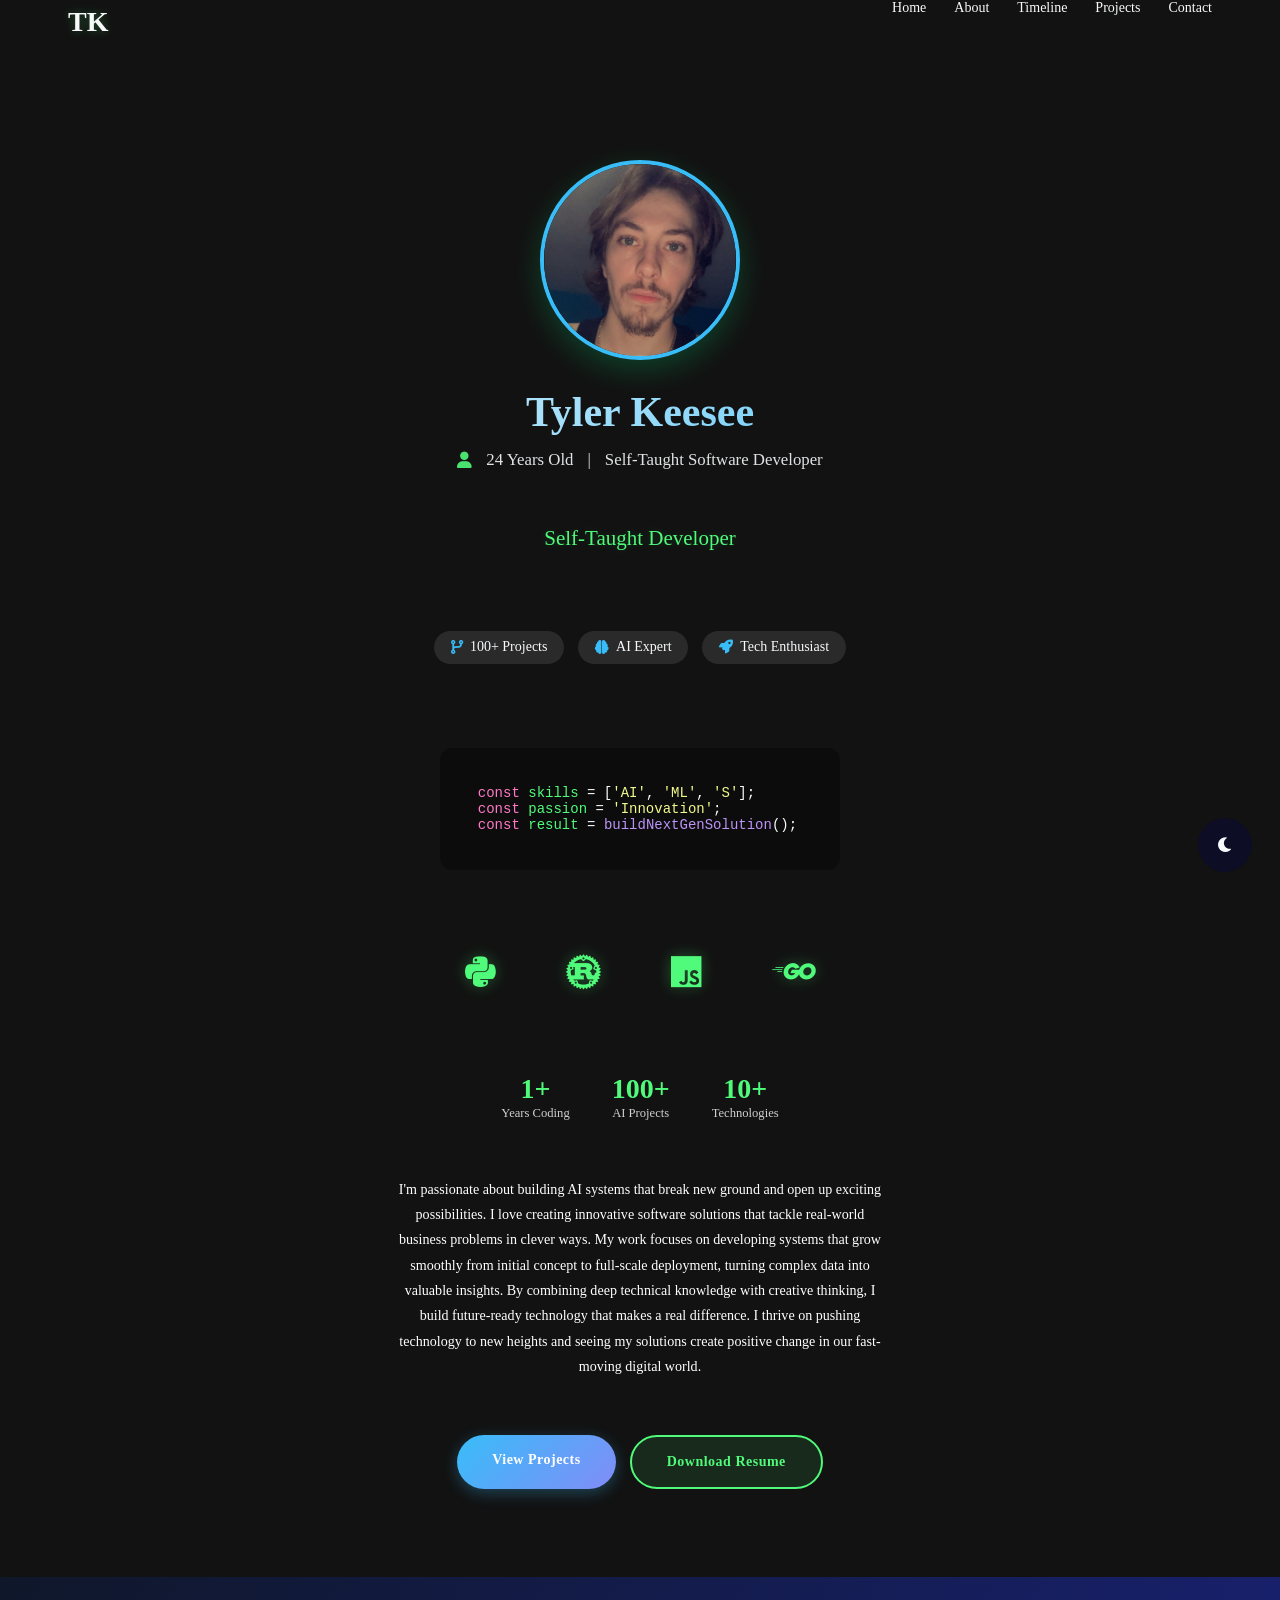
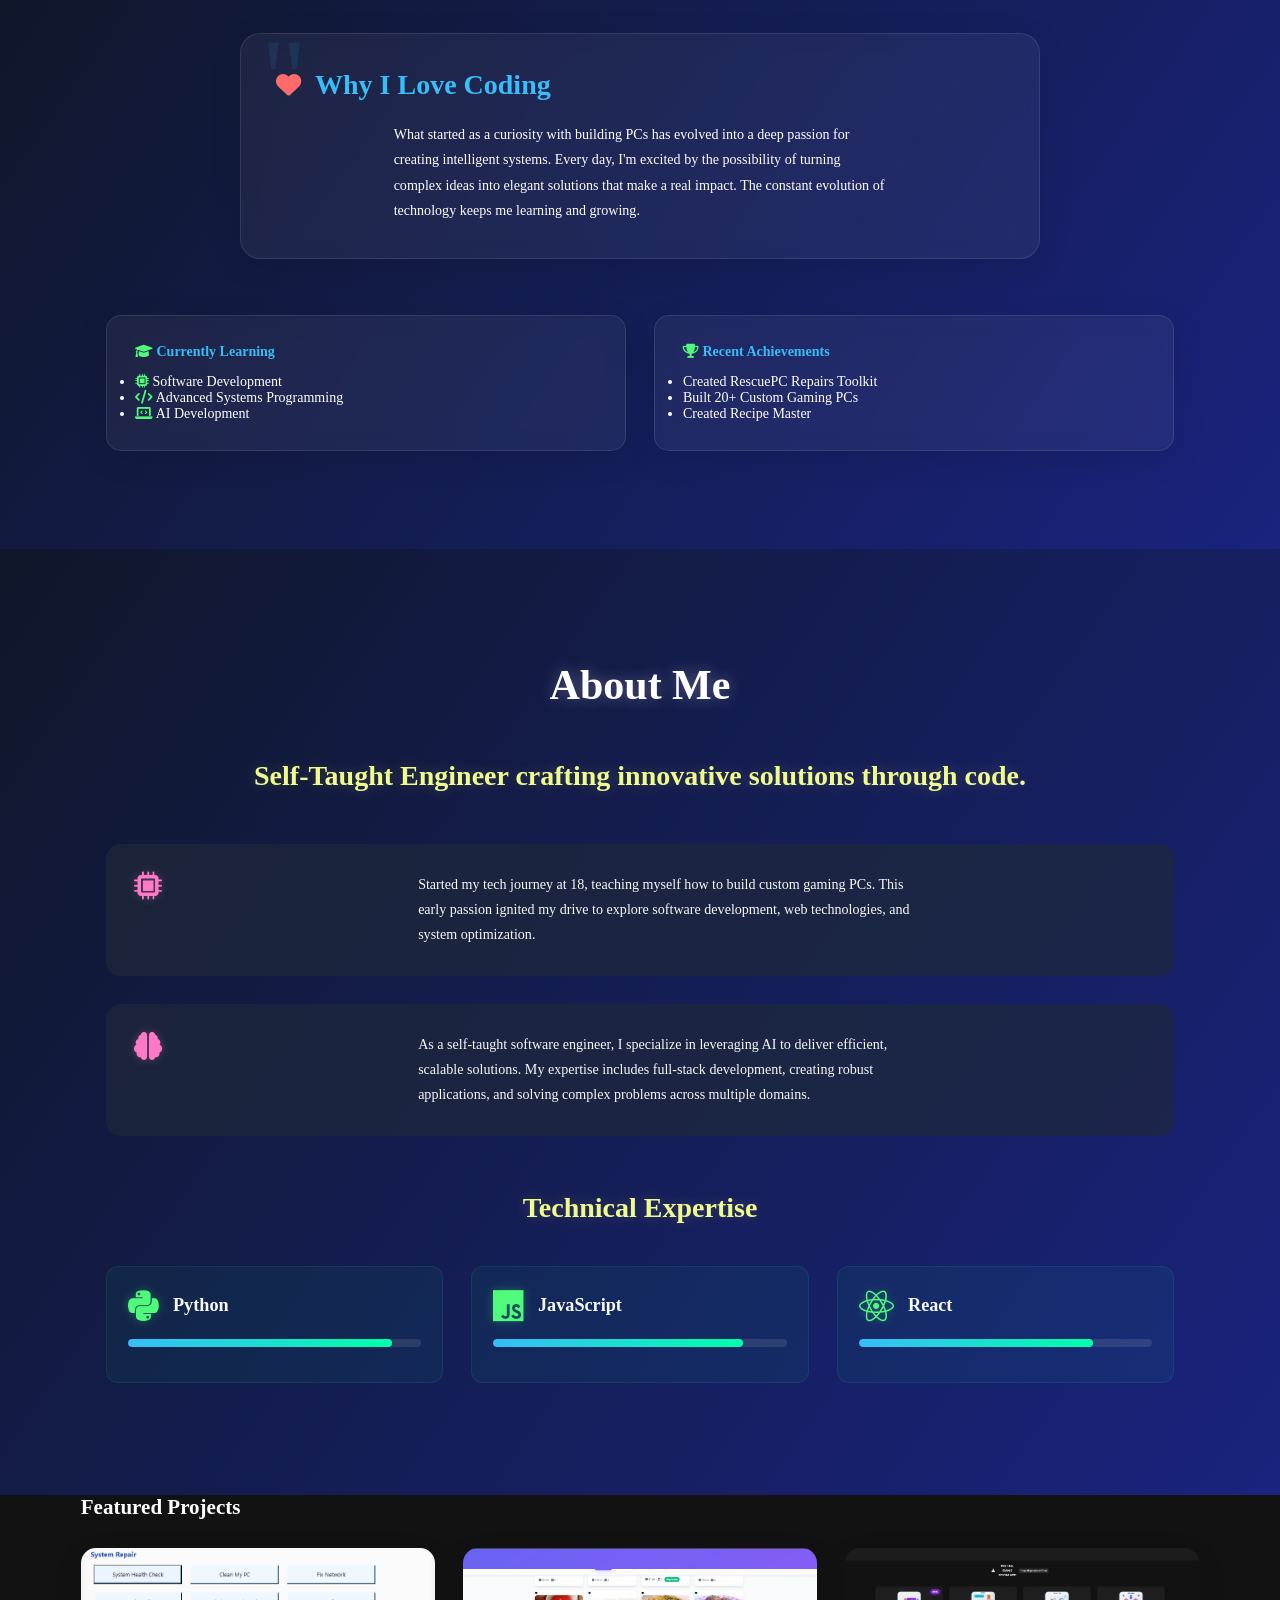
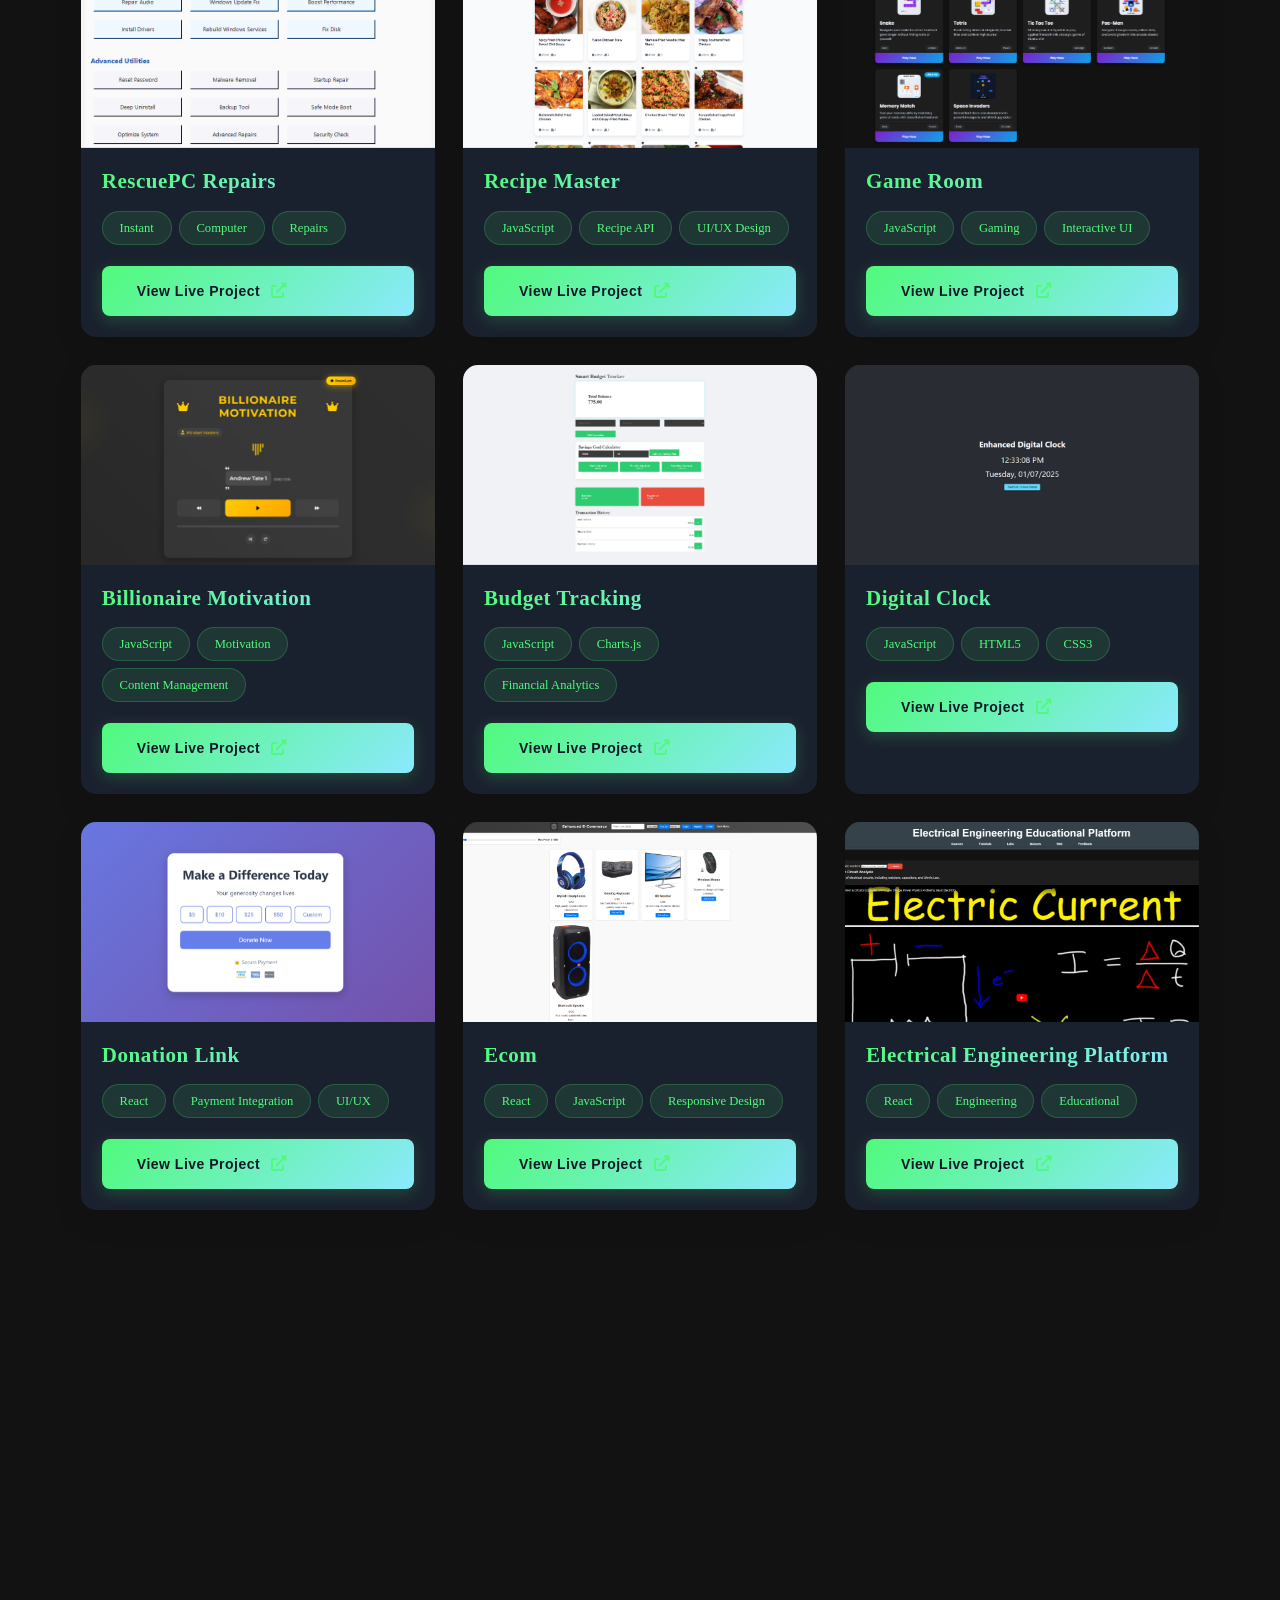
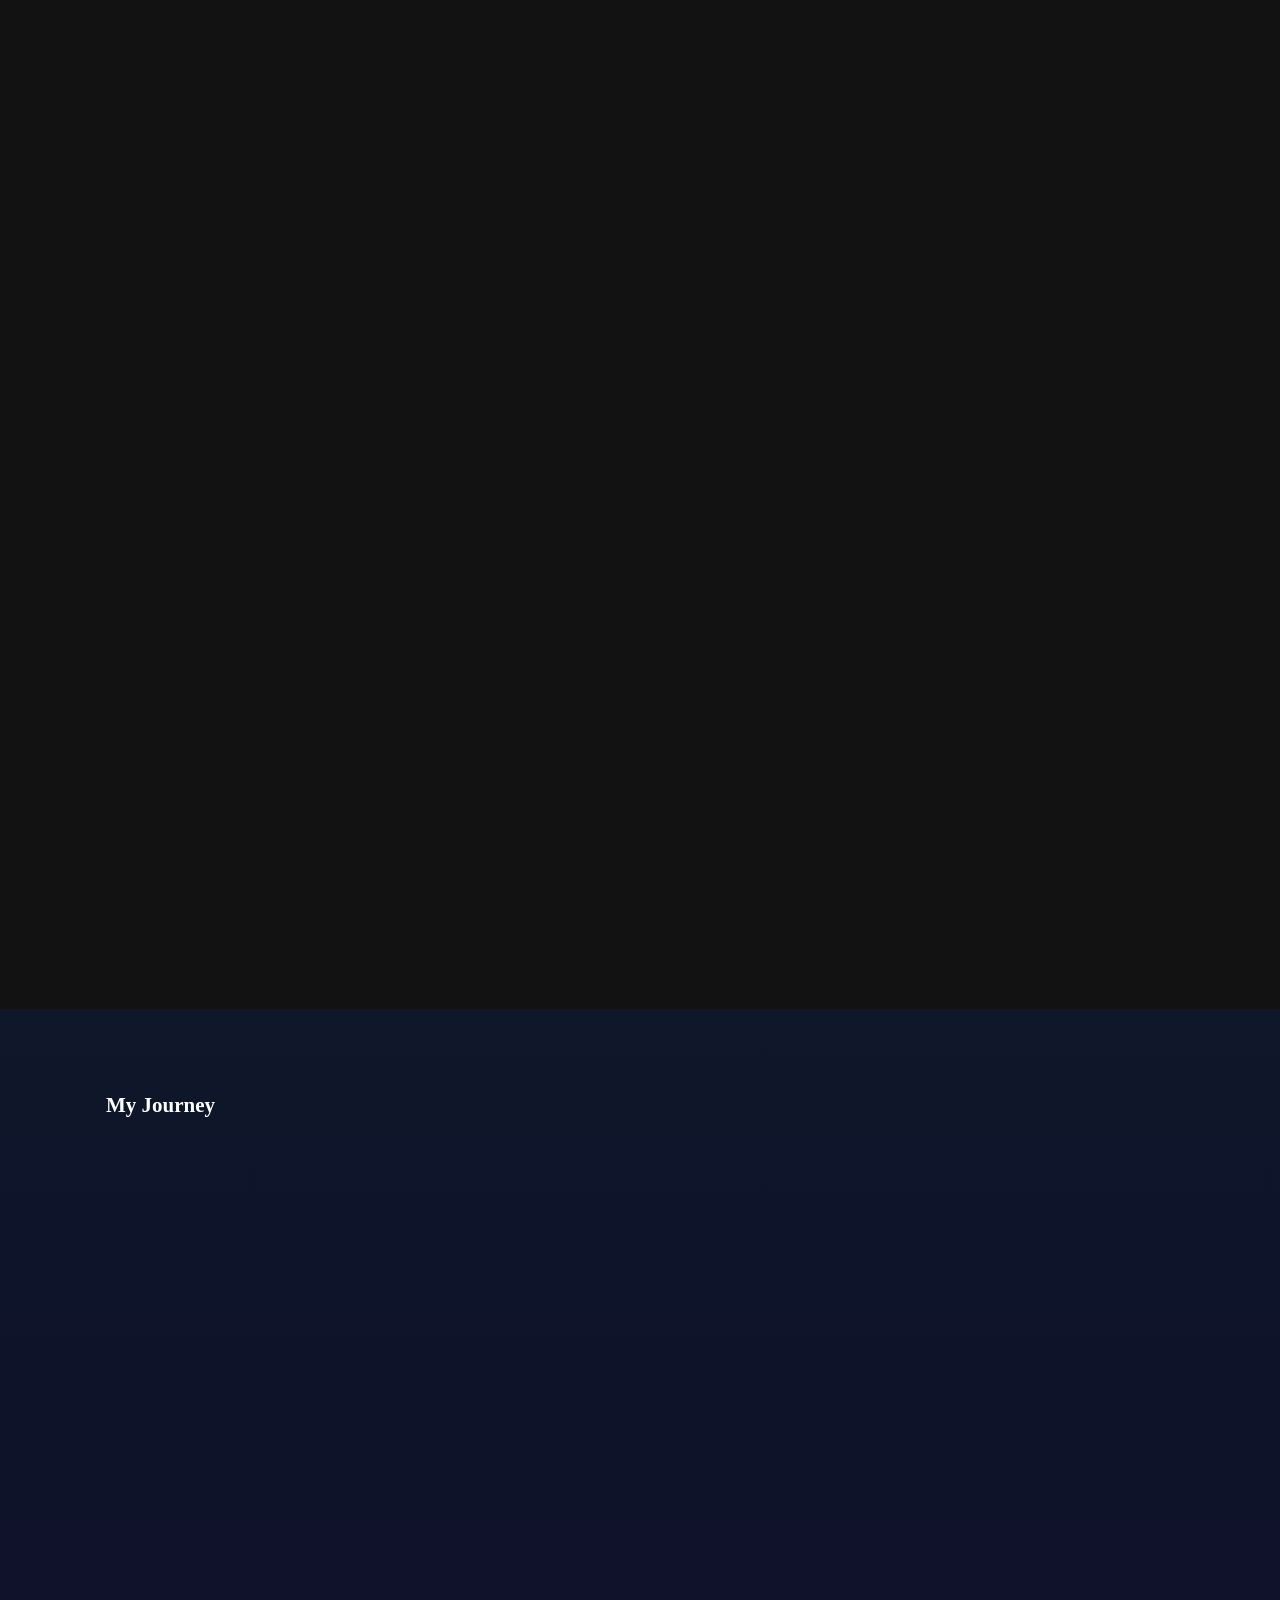
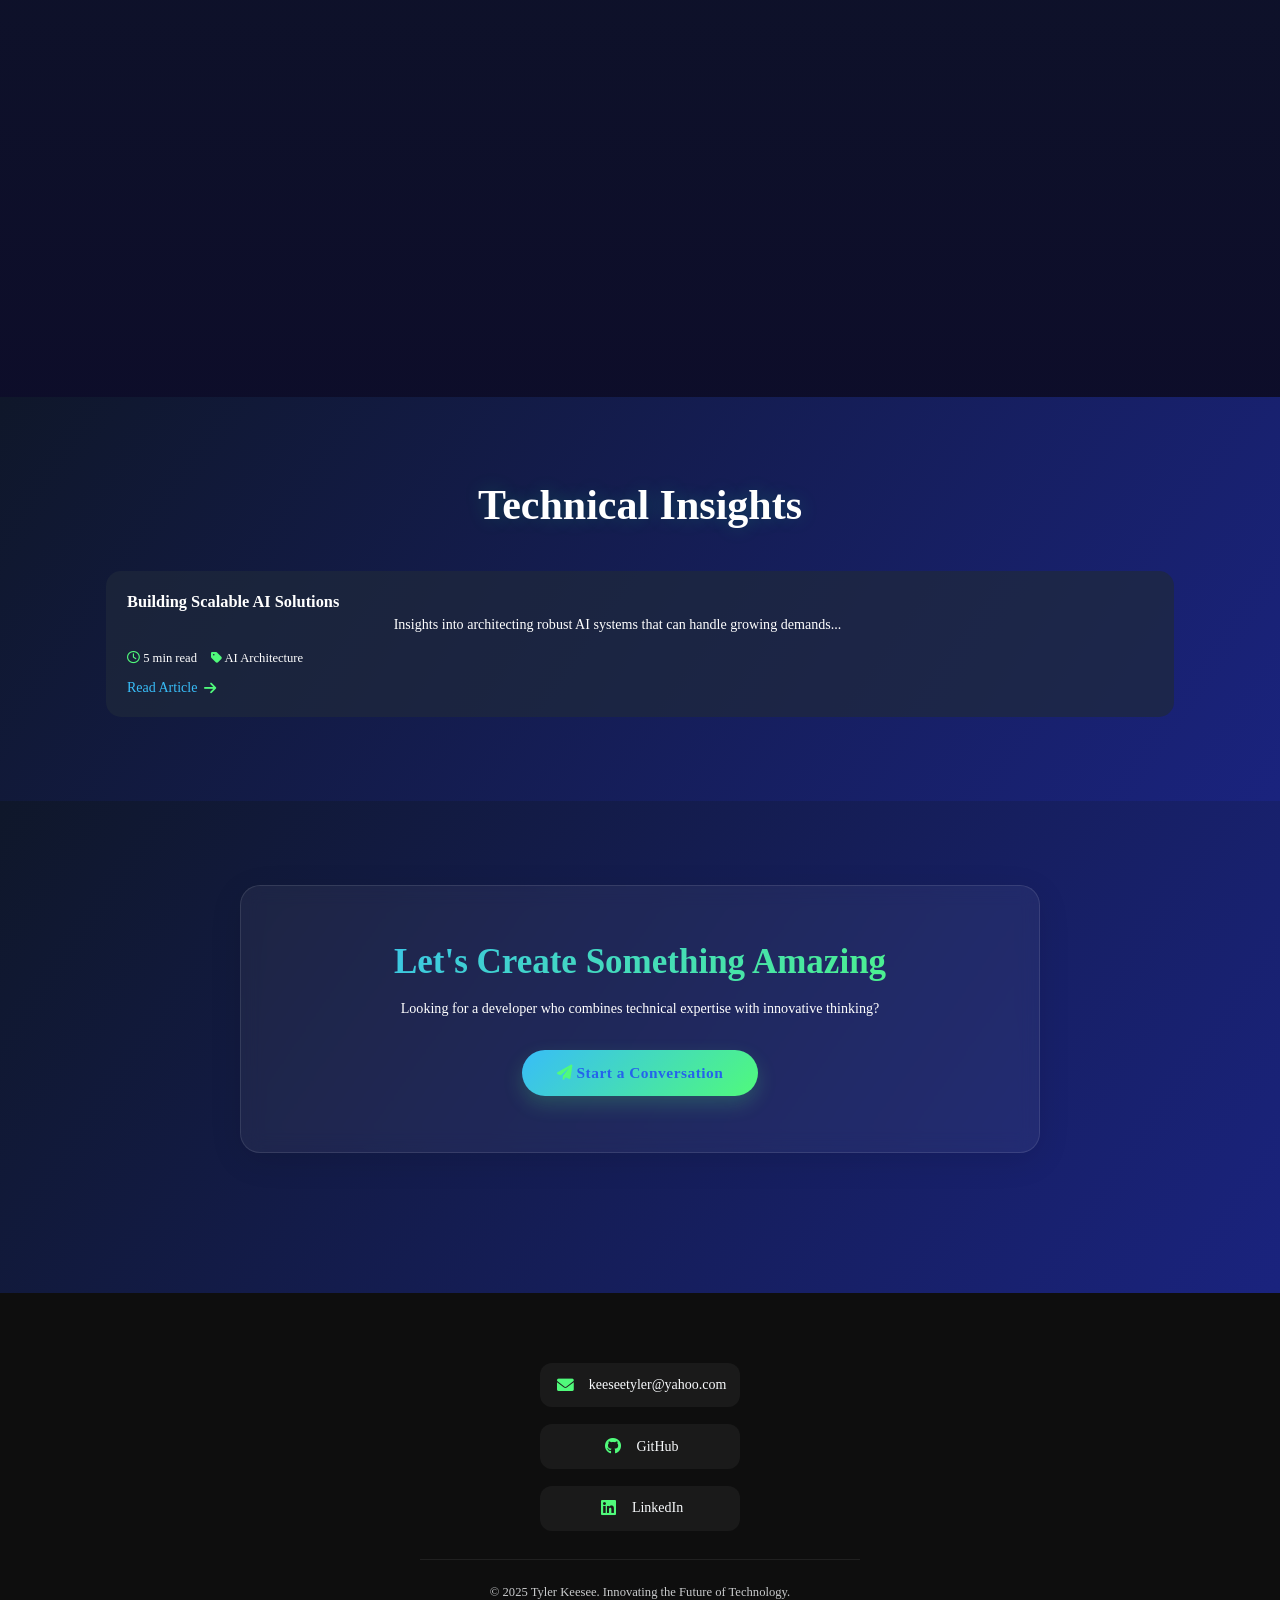
==== commit a34db0d8: "Updated index.html and style.css" ====
--- a/index.html
+++ b/index.html
@@ -26,11 +26,11 @@
     <!-- SEO Meta Tags -->
     <meta
       name="description"
-      content="Tyler Keesee - Innovative Full Stack Engineer specializing in AI-powered development, blockchain solutions, and enterprise-grade applications. Expert in Python, JavaScript, and modern web technologies."
+      content="Tyler Keesee - Innovative Self-Taught Engineer specializing in AI-powered development, blockchain solutions, and enterprise-grade applications. Expert in Python, JavaScript, and modern web technologies."
     />
     <meta
       name="keywords"
-      content="Software Engineer, AI Development, Full Stack Developer, JavaScript, Python, React, Machine Learning"
+      content="Software Engineer, AI Development, Self-Taught Developer, JavaScript, Python, React, Machine Learning"
     />
     <meta name="author" content="Tyler Keesee" />
 
@@ -38,7 +38,7 @@
     <meta property="og:type" content="website" />
     <meta
       property="og:title"
-      content="Tyler Keesee | Full Stack Engineering Innovator"
+      content="Tyler Keesee | Self-Taught Engineer"
     />
     <meta
       property="og:description"
@@ -54,7 +54,7 @@
     <meta name="twitter:card" content="summary_large_image" />
     <meta
       name="twitter:title"
-      content="Tyler Keesee | Full Stack Engineering Innovator"
+      content="Tyler Keesee | Self-Taught Engineer"
     />
     <meta
       name="twitter:description"
@@ -77,11 +77,11 @@
 
     <meta
       name="description"
-      content="Tyler Keesee - Innovative Full Stack Engineer specializing in AI-powered development, blockchain solutions, and enterprise-grade applications"
+      content="Tyler Keesee - Innovative Self-Taught Engineer specializing in AI-powered development, blockchain solutions, and enterprise-grade applications"
     />
     <meta
       property="og:title"
-      content="Tyler Keesee | Full Stack Engineering Innovator"
+      content="Tyler Keesee | Self-Taught Engineer"
     />
     <meta
       property="og:description"
@@ -214,7 +214,7 @@
           </div>
           <div class="code-preview">
             <pre><code>
-  <span class="keyword">const</span> <span class="variable">skills</span> = [<span class="string">'AI'</span>, <span class="string">'ML'</span>, <span class="string">'Full Stack'</span>];
+  <span class="keyword">const</span> <span class="variable">skills</span> = [<span class="string">'AI'</span>, <span class="string">'ML'</span>, <span class="string">'S'</span>];
   <span class="keyword">const</span> <span class="variable">passion</span> = <span class="string">'Innovation'</span>;
   <span class="keyword">const</span> <span class="variable">result</span> = <span class="function">buildNextGenSolution</span>();
       </code></pre>
@@ -281,23 +281,22 @@
               <h4><i class="fas fa-graduation-cap"></i> Currently Learning</h4>
               <ul>
                 <li>
-                  <i class="fas fa-microchip"></i> Custom CPU Architecture
-                  Design
+                  <i class="fas fa-microchip"></i> Software Development
                 </li>
                 <li>
                   <i class="fas fa-code"></i> Advanced Systems Programming
                 </li>
                 <li>
-                  <i class="fas fa-laptop-code"></i> Full Stack Development
+                  <i class="fas fa-laptop-code"></i> AI Development
                 </li>
               </ul>
             </div>
             <div class="learning-card hover-lift glass-effect">
               <h4><i class="fas fa-trophy"></i> Recent Achievements</h4>
               <ul>
-                <li>Created RescuePC Repairs</li>
+                <li>Created RescuePC Repairs Toolkit</li>
                 <li>Built 20+ Custom Gaming PCs</li>
-                <li>Advanced System Optimization Expert</li>
+                <li>Created Recipe Master</li>
               </ul>
             </div>
           </div>
@@ -428,7 +427,7 @@
               <div class="timeline-content">
                 <h3>Software Development Journey</h3>
                 <p>
-                  Self-taught full stack development, AI integration, and
+                  Self-taught S development, AI integration, and
                   advanced programming. Built multiple production-ready
                   applications using modern tech stacks. Specialized in
                   AI-driven solutions and automated systems, contributing to
--- a/style.css
+++ b/style.css
@@ -1,3 +1,74 @@
+/* Hero Section Styles */
+.hero-section {
+  min-height: 100vh;
+  display: flex;
+  align-items: center;
+  justify-content: center;
+  background: linear-gradient(135deg, var(--bg-color), var(--bg-color) 50%, var(--accent-color) 50%);
+  text-align: center;
+  padding: 2rem;
+  position: relative;
+}
+
+.hero-content {
+  max-width: 800px;
+  width: 100%;
+  position: relative;
+  z-index: 2;
+}
+
+.hero-content h1 {
+  font-size: 4rem;
+  color: var(--text-color);
+  margin-bottom: 1rem;
+  font-weight: 700;
+  background: linear-gradient(135deg, var(--text-color), var(--secondary-color));
+  -webkit-background-clip: text;
+  -webkit-text-fill-color: transparent;
+}
+
+.age-info {
+  font-size: 1.5rem;
+  color: var(--text-color);
+  margin-bottom: 2rem;
+  opacity: 0.9;
+}
+
+.ai-badge {
+  display: flex;
+  flex-wrap: wrap;
+  justify-content: center;
+  gap: 1rem;
+  margin-top: 2rem;
+}
+
+.ai-badge-item {
+  padding: 0.5rem 1.5rem;
+  border-radius: 20px;
+  background: rgba(255, 255, 255, 0.1);
+  color: var(--text-color);
+  font-weight: 500;
+  transition: all 0.3s ease;
+  border: 1px solid rgba(255, 255, 255, 0.2);
+}
+
+.ai-badge-item:hover {
+  background: rgba(255, 255, 255, 0.2);
+  transform: translateY(-2px);
+  box-shadow: 0 4px 12px rgba(0, 0, 0, 0.1);
+}
+
+/* Responsive adjustments */
+@media (max-width: 768px) {
+  .hero-content h1 {
+    font-size: 3rem;
+  }
+  
+  .age-info {
+    font-size: 1.2rem;
+  }
+}
+
 :root {
   /* Modern Professional Color Palette */
   --primary-color: #2563eb; /* Rich Blue */
@@ -140,11 +211,91 @@
   font-size: clamp(14px, 1vw, 18px);
 }
 
-body {
-  font-family: "Inter", sans-serif;
-  background: var(--bg-color);
+/* Hero Section Styles */
+.hero {
+  min-height: 100vh;
+  display: flex;
+  align-items: center;
+  justify-content: center;
+  text-align: center;
+  padding: 2rem;
+  position: relative;
+  flex-direction: column;
+}
+
+.hero-content {
+  max-width: 1000px;
+  width: 100%;
+  position: relative;
+  z-index: 2;
+  display: flex;
+  flex-direction: column;
+  align-items: center;
+  justify-content: center;
+  padding: 2rem 0;
+}
+
+.profile-img {
+  width: 200px;
+  height: 200px;
+  border-radius: 50%;
+  object-fit: cover;
+  border: 4px solid var(--accent-color);
+  margin-bottom: 2rem;
+  box-shadow: 0 4px 20px rgba(0, 0, 0, 0.2);
+}
+
+.hero-header {
+  margin-bottom: 2rem;
+  text-align: center;
+}
+
+.hero-header h1 {
+  font-size: 3.5rem;
   color: var(--text-color);
-  line-height: 1.6;
+  margin-bottom: 1rem;
+  font-weight: 700;
+  background: linear-gradient(135deg, var(--text-color), var(--accent-color));
+  -webkit-background-clip: text;
+  -webkit-text-fill-color: transparent;
+  background-clip: text;
+}
+
+.age-badge {
+  display: flex;
+  align-items: center;
+  justify-content: center;
+  gap: 1rem;
+  margin-top: 1rem;
+  font-size: 1.2rem;
+  color: var(--text-color);
+  opacity: 0.9;
+}
+
+.hero-badges {
+  display: flex;
+  flex-wrap: wrap;
+  justify-content: center;
+  gap: 1rem;
+  margin: 2rem 0;
+}
+
+.badge {
+  padding: 0.6rem 1.2rem;
+  border-radius: 20px;
+  background: rgba(255, 255, 255, 0.1);
+  color: var(--text-color);
+  font-weight: 500;
+  transition: all 0.3s ease;
+  display: flex;
+  align-items: center;
+  gap: 0.5rem;
+  font-size: 1rem;
+}
+
+.badge i {
+  color: var(--accent-color);
+}
   overflow-x: hidden;
 }
 /* Navigation Bar Styles */
--- a/style.css
+++ b/style.css
@@ -1,3 +1,74 @@
+/* Hero Section Styles */
+.hero-section {
+  min-height: 100vh;
+  display: flex;
+  align-items: center;
+  justify-content: center;
+  background: linear-gradient(135deg, var(--bg-color), var(--bg-color) 50%, var(--accent-color) 50%);
+  text-align: center;
+  padding: 2rem;
+  position: relative;
+}
+
+.hero-content {
+  max-width: 800px;
+  width: 100%;
+  position: relative;
+  z-index: 2;
+}
+
+.hero-content h1 {
+  font-size: 4rem;
+  color: var(--text-color);
+  margin-bottom: 1rem;
+  font-weight: 700;
+  background: linear-gradient(135deg, var(--text-color), var(--secondary-color));
+  -webkit-background-clip: text;
+  -webkit-text-fill-color: transparent;
+}
+
+.age-info {
+  font-size: 1.5rem;
+  color: var(--text-color);
+  margin-bottom: 2rem;
+  opacity: 0.9;
+}
+
+.ai-badge {
+  display: flex;
+  flex-wrap: wrap;
+  justify-content: center;
+  gap: 1rem;
+  margin-top: 2rem;
+}
+
+.ai-badge-item {
+  padding: 0.5rem 1.5rem;
+  border-radius: 20px;
+  background: rgba(255, 255, 255, 0.1);
+  color: var(--text-color);
+  font-weight: 500;
+  transition: all 0.3s ease;
+  border: 1px solid rgba(255, 255, 255, 0.2);
+}
+
+.ai-badge-item:hover {
+  background: rgba(255, 255, 255, 0.2);
+  transform: translateY(-2px);
+  box-shadow: 0 4px 12px rgba(0, 0, 0, 0.1);
+}
+
+/* Responsive adjustments */
+@media (max-width: 768px) {
+  .hero-content h1 {
+    font-size: 3rem;
+  }
+  
+  .age-info {
+    font-size: 1.2rem;
+  }
+}
+
 :root {
   /* Modern Professional Color Palette */
   --primary-color: #2563eb; /* Rich Blue */
@@ -140,11 +211,91 @@
   font-size: clamp(14px, 1vw, 18px);
 }
 
-body {
-  font-family: "Inter", sans-serif;
-  background: var(--bg-color);
+/* Hero Section Styles */
+.hero {
+  min-height: 100vh;
+  display: flex;
+  align-items: center;
+  justify-content: center;
+  text-align: center;
+  padding: 2rem;
+  position: relative;
+  flex-direction: column;
+}
+
+.hero-content {
+  max-width: 1000px;
+  width: 100%;
+  position: relative;
+  z-index: 2;
+  display: flex;
+  flex-direction: column;
+  align-items: center;
+  justify-content: center;
+  padding: 2rem 0;
+}
+
+.profile-img {
+  width: 200px;
+  height: 200px;
+  border-radius: 50%;
+  object-fit: cover;
+  border: 4px solid var(--accent-color);
+  margin-bottom: 2rem;
+  box-shadow: 0 4px 20px rgba(0, 0, 0, 0.2);
+}
+
+.hero-header {
+  margin-bottom: 2rem;
+  text-align: center;
+}
+
+.hero-header h1 {
+  font-size: 3.5rem;
   color: var(--text-color);
-  line-height: 1.6;
+  margin-bottom: 1rem;
+  font-weight: 700;
+  background: linear-gradient(135deg, var(--text-color), var(--accent-color));
+  -webkit-background-clip: text;
+  -webkit-text-fill-color: transparent;
+  background-clip: text;
+}
+
+.age-badge {
+  display: flex;
+  align-items: center;
+  justify-content: center;
+  gap: 1rem;
+  margin-top: 1rem;
+  font-size: 1.2rem;
+  color: var(--text-color);
+  opacity: 0.9;
+}
+
+.hero-badges {
+  display: flex;
+  flex-wrap: wrap;
+  justify-content: center;
+  gap: 1rem;
+  margin: 2rem 0;
+}
+
+.badge {
+  padding: 0.6rem 1.2rem;
+  border-radius: 20px;
+  background: rgba(255, 255, 255, 0.1);
+  color: var(--text-color);
+  font-weight: 500;
+  transition: all 0.3s ease;
+  display: flex;
+  align-items: center;
+  gap: 0.5rem;
+  font-size: 1rem;
+}
+
+.badge i {
+  color: var(--accent-color);
+}
   overflow-x: hidden;
 }
 /* Navigation Bar Styles */
--- a/style.css
+++ b/style.css
@@ -1,3 +1,74 @@
+/* Hero Section Styles */
+.hero-section {
+  min-height: 100vh;
+  display: flex;
+  align-items: center;
+  justify-content: center;
+  background: linear-gradient(135deg, var(--bg-color), var(--bg-color) 50%, var(--accent-color) 50%);
+  text-align: center;
+  padding: 2rem;
+  position: relative;
+}
+
+.hero-content {
+  max-width: 800px;
+  width: 100%;
+  position: relative;
+  z-index: 2;
+}
+
+.hero-content h1 {
+  font-size: 4rem;
+  color: var(--text-color);
+  margin-bottom: 1rem;
+  font-weight: 700;
+  background: linear-gradient(135deg, var(--text-color), var(--secondary-color));
+  -webkit-background-clip: text;
+  -webkit-text-fill-color: transparent;
+}
+
+.age-info {
+  font-size: 1.5rem;
+  color: var(--text-color);
+  margin-bottom: 2rem;
+  opacity: 0.9;
+}
+
+.ai-badge {
+  display: flex;
+  flex-wrap: wrap;
+  justify-content: center;
+  gap: 1rem;
+  margin-top: 2rem;
+}
+
+.ai-badge-item {
+  padding: 0.5rem 1.5rem;
+  border-radius: 20px;
+  background: rgba(255, 255, 255, 0.1);
+  color: var(--text-color);
+  font-weight: 500;
+  transition: all 0.3s ease;
+  border: 1px solid rgba(255, 255, 255, 0.2);
+}
+
+.ai-badge-item:hover {
+  background: rgba(255, 255, 255, 0.2);
+  transform: translateY(-2px);
+  box-shadow: 0 4px 12px rgba(0, 0, 0, 0.1);
+}
+
+/* Responsive adjustments */
+@media (max-width: 768px) {
+  .hero-content h1 {
+    font-size: 3rem;
+  }
+  
+  .age-info {
+    font-size: 1.2rem;
+  }
+}
+
 :root {
   /* Modern Professional Color Palette */
   --primary-color: #2563eb; /* Rich Blue */
@@ -140,11 +211,91 @@
   font-size: clamp(14px, 1vw, 18px);
 }
 
-body {
-  font-family: "Inter", sans-serif;
-  background: var(--bg-color);
+/* Hero Section Styles */
+.hero {
+  min-height: 100vh;
+  display: flex;
+  align-items: center;
+  justify-content: center;
+  text-align: center;
+  padding: 2rem;
+  position: relative;
+  flex-direction: column;
+}
+
+.hero-content {
+  max-width: 1000px;
+  width: 100%;
+  position: relative;
+  z-index: 2;
+  display: flex;
+  flex-direction: column;
+  align-items: center;
+  justify-content: center;
+  padding: 2rem 0;
+}
+
+.profile-img {
+  width: 200px;
+  height: 200px;
+  border-radius: 50%;
+  object-fit: cover;
+  border: 4px solid var(--accent-color);
+  margin-bottom: 2rem;
+  box-shadow: 0 4px 20px rgba(0, 0, 0, 0.2);
+}
+
+.hero-header {
+  margin-bottom: 2rem;
+  text-align: center;
+}
+
+.hero-header h1 {
+  font-size: 3.5rem;
   color: var(--text-color);
-  line-height: 1.6;
+  margin-bottom: 1rem;
+  font-weight: 700;
+  background: linear-gradient(135deg, var(--text-color), var(--accent-color));
+  -webkit-background-clip: text;
+  -webkit-text-fill-color: transparent;
+  background-clip: text;
+}
+
+.age-badge {
+  display: flex;
+  align-items: center;
+  justify-content: center;
+  gap: 1rem;
+  margin-top: 1rem;
+  font-size: 1.2rem;
+  color: var(--text-color);
+  opacity: 0.9;
+}
+
+.hero-badges {
+  display: flex;
+  flex-wrap: wrap;
+  justify-content: center;
+  gap: 1rem;
+  margin: 2rem 0;
+}
+
+.badge {
+  padding: 0.6rem 1.2rem;
+  border-radius: 20px;
+  background: rgba(255, 255, 255, 0.1);
+  color: var(--text-color);
+  font-weight: 500;
+  transition: all 0.3s ease;
+  display: flex;
+  align-items: center;
+  gap: 0.5rem;
+  font-size: 1rem;
+}
+
+.badge i {
+  color: var(--accent-color);
+}
   overflow-x: hidden;
 }
 /* Navigation Bar Styles */
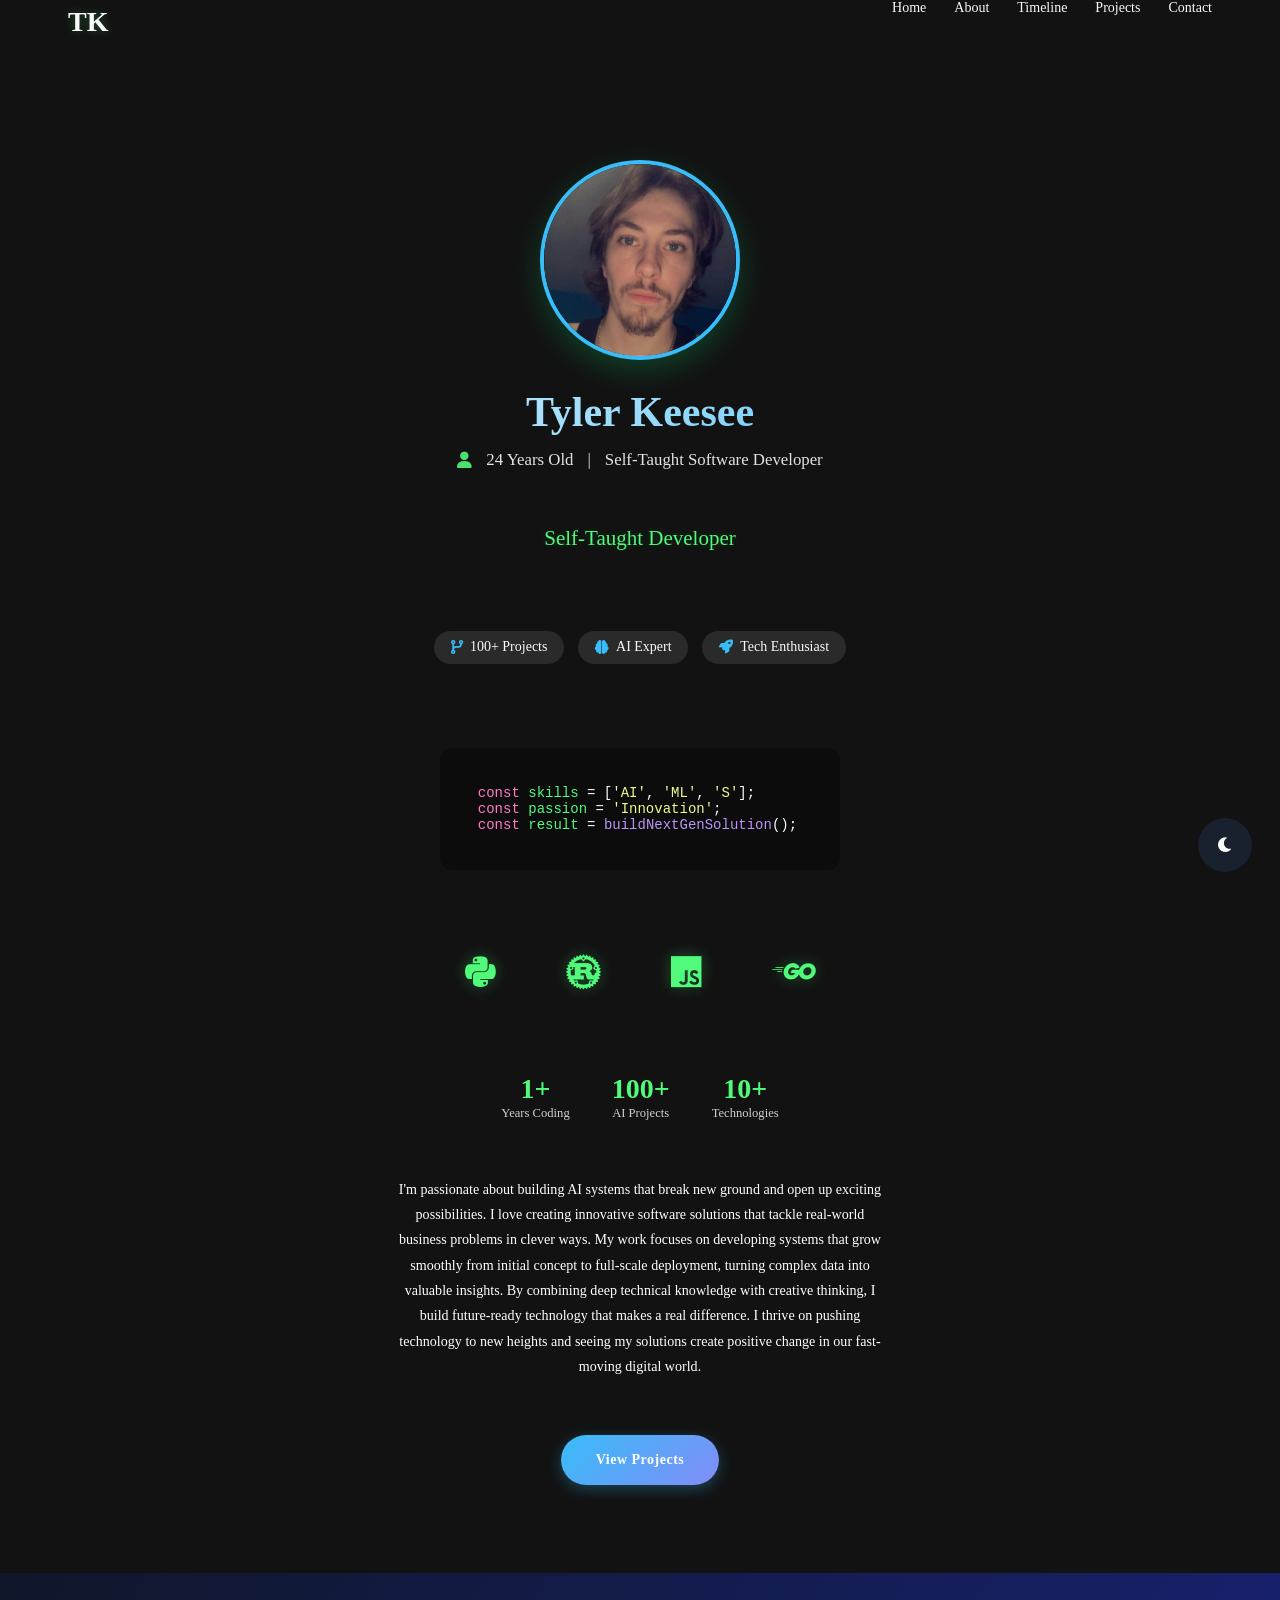
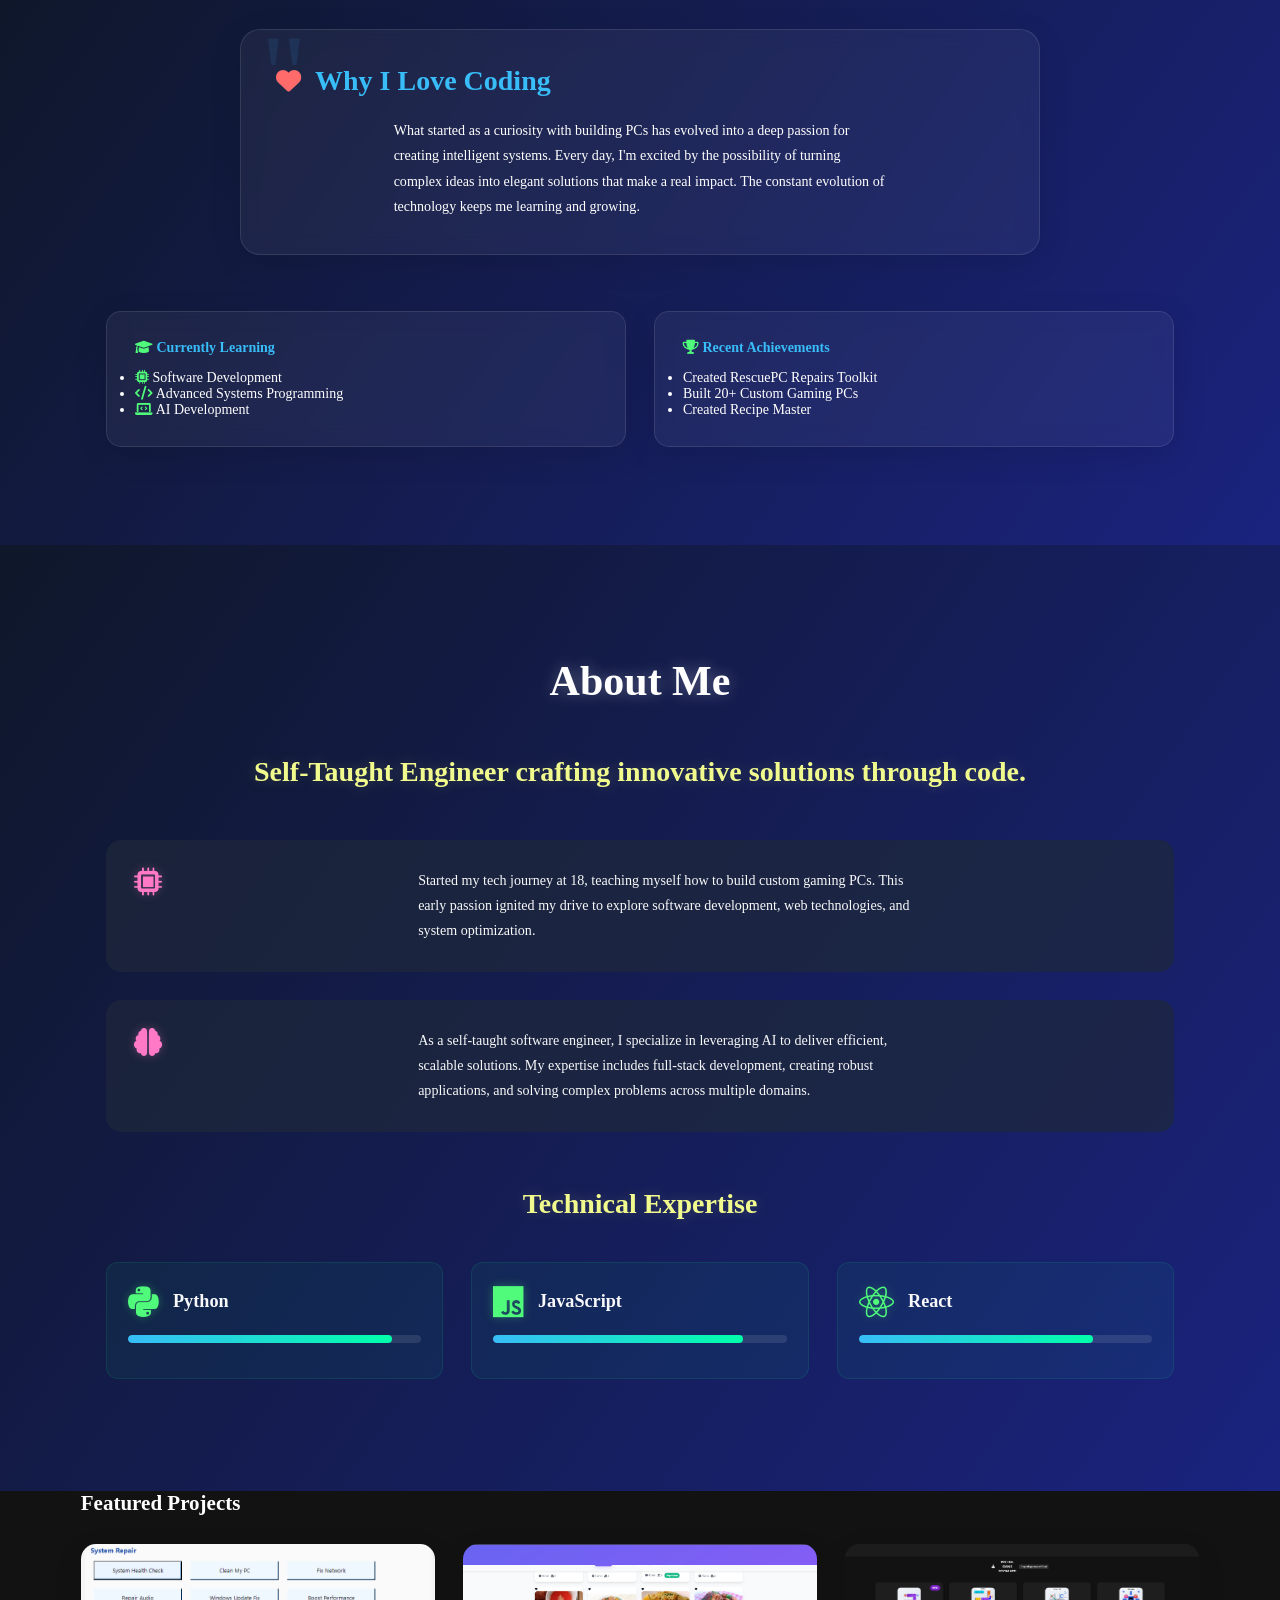
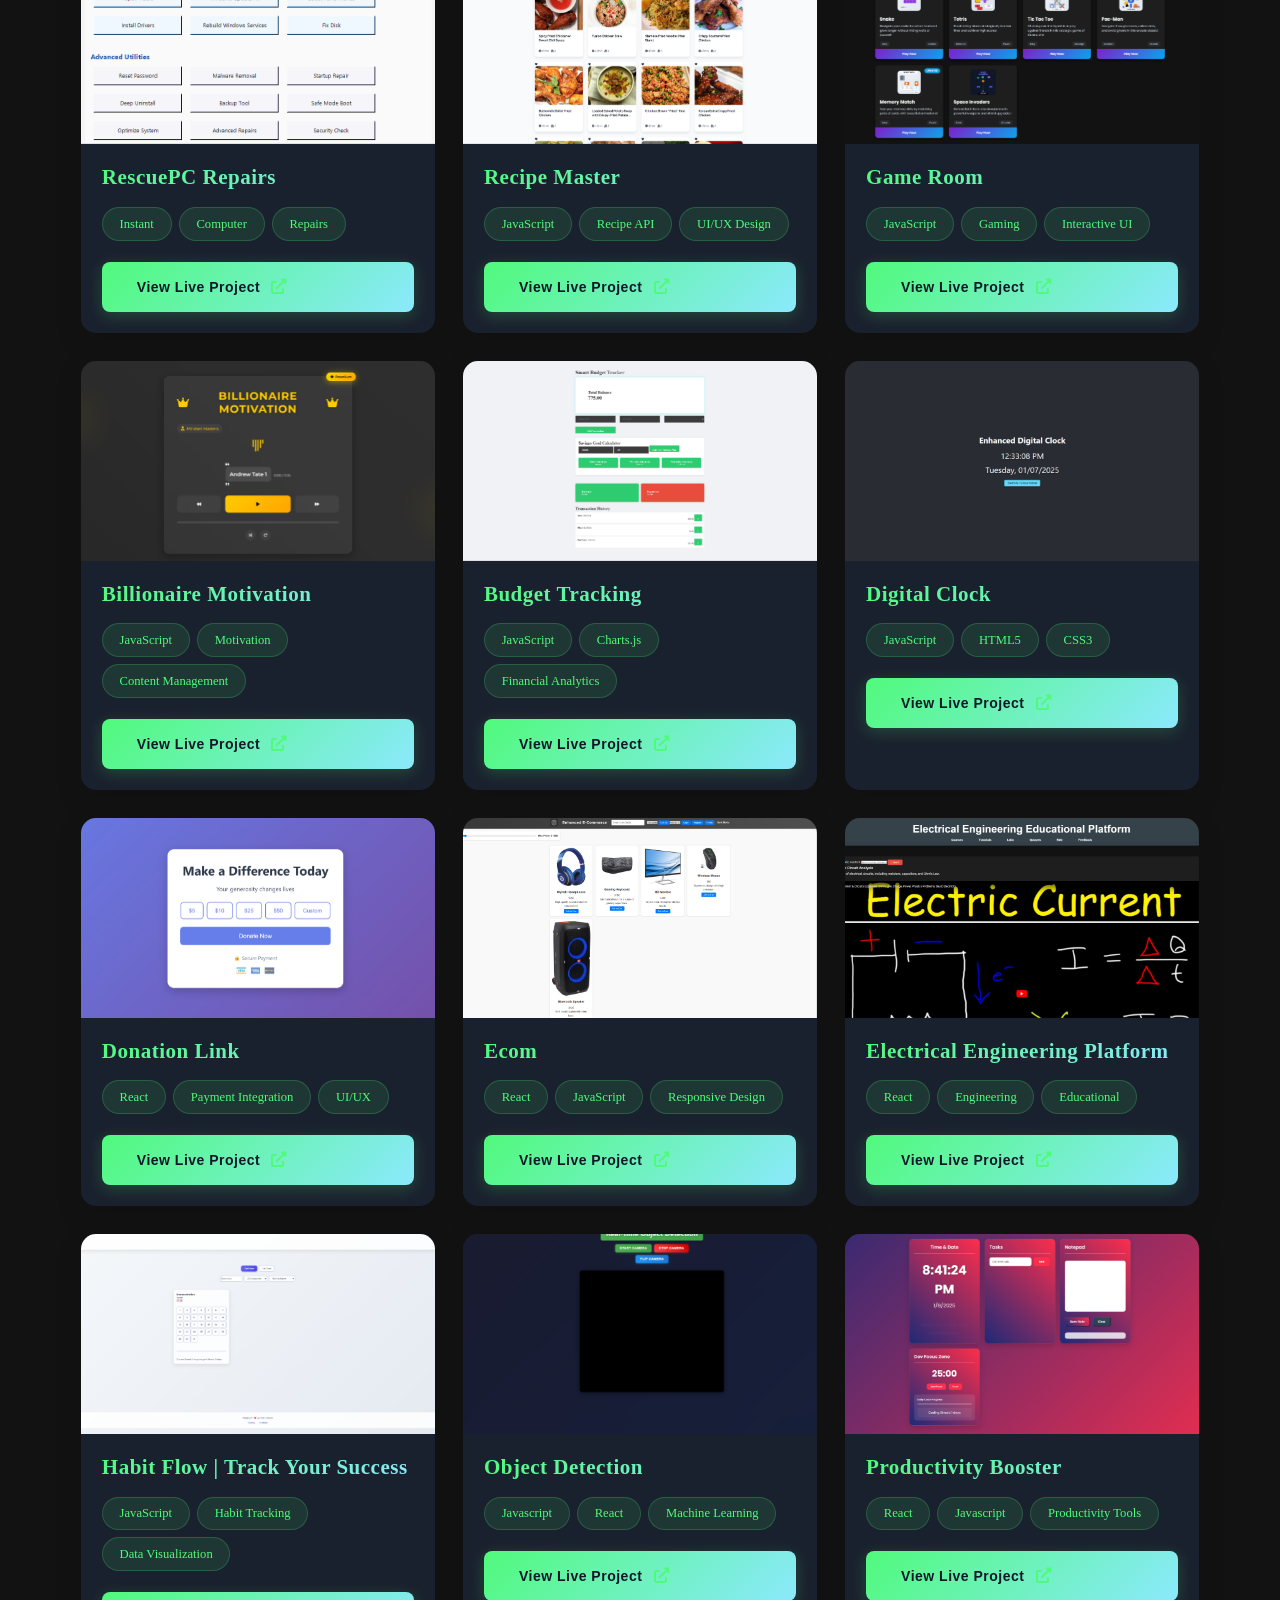
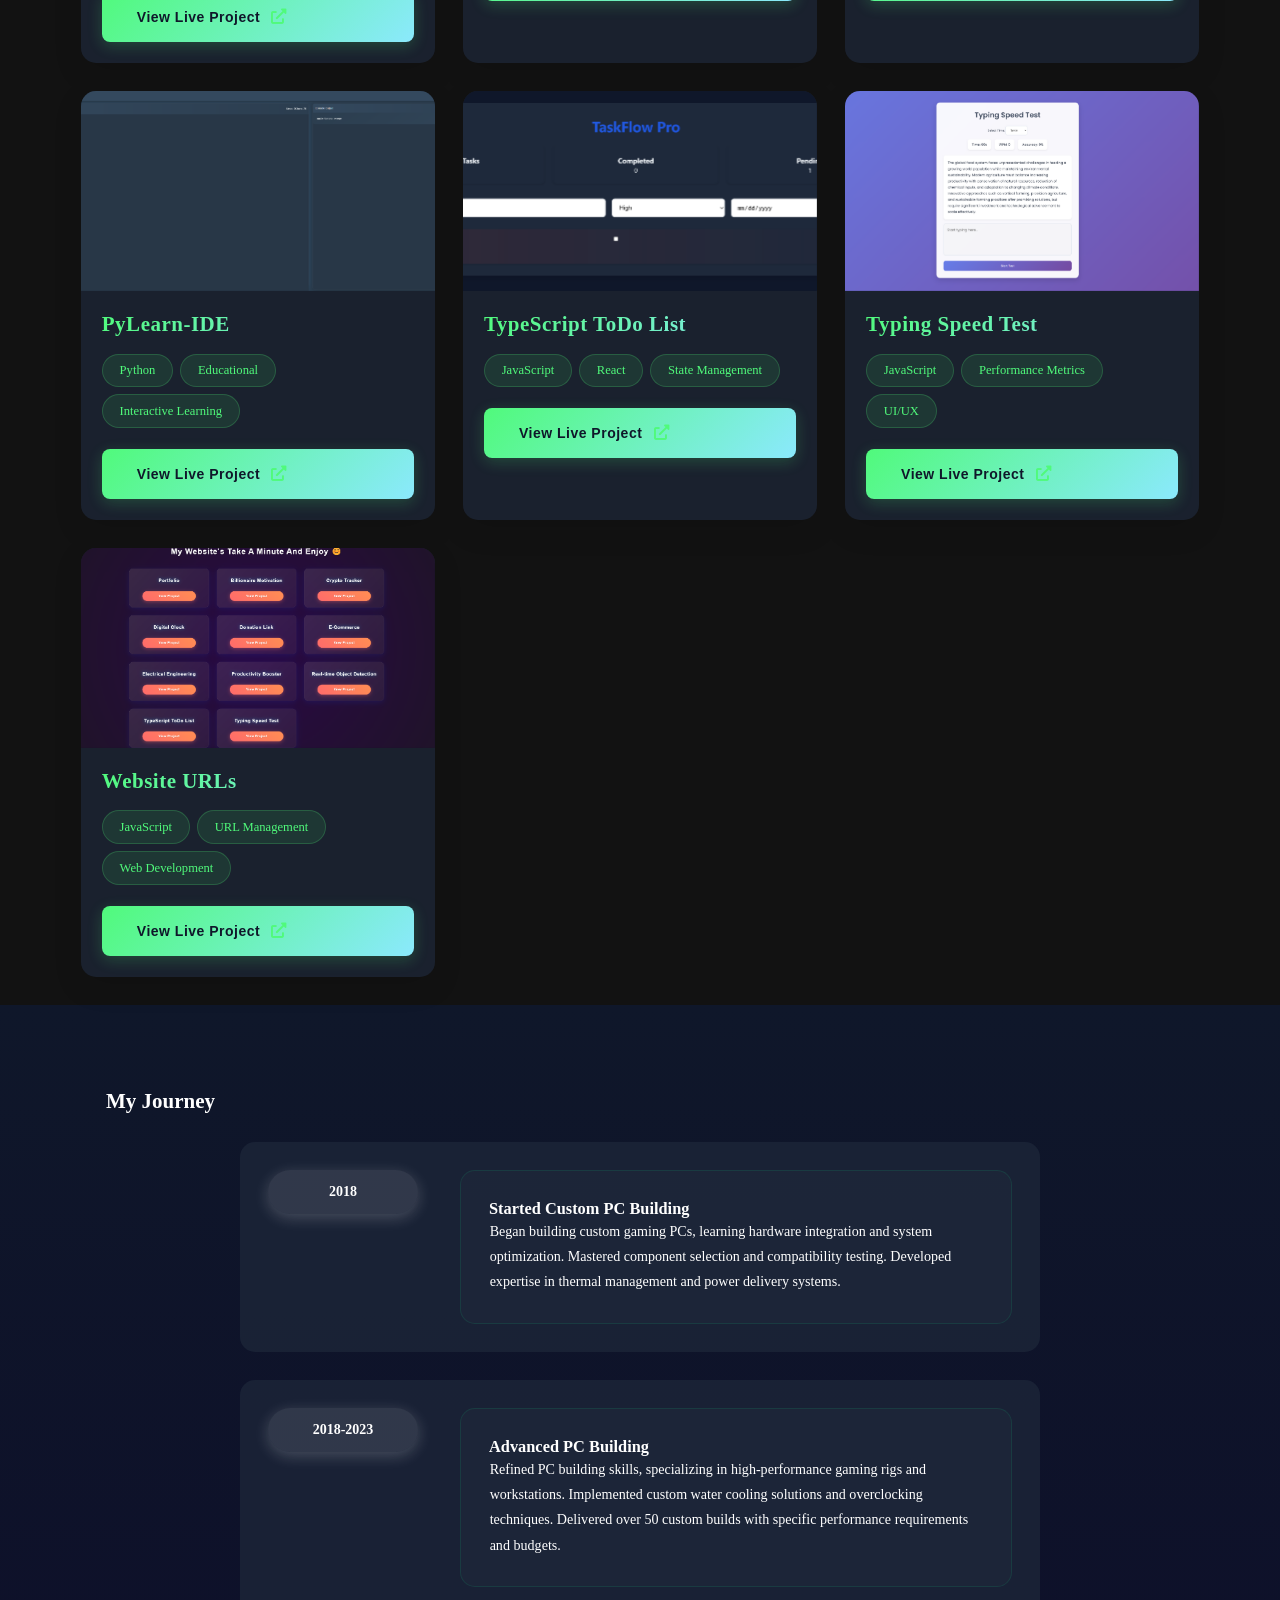
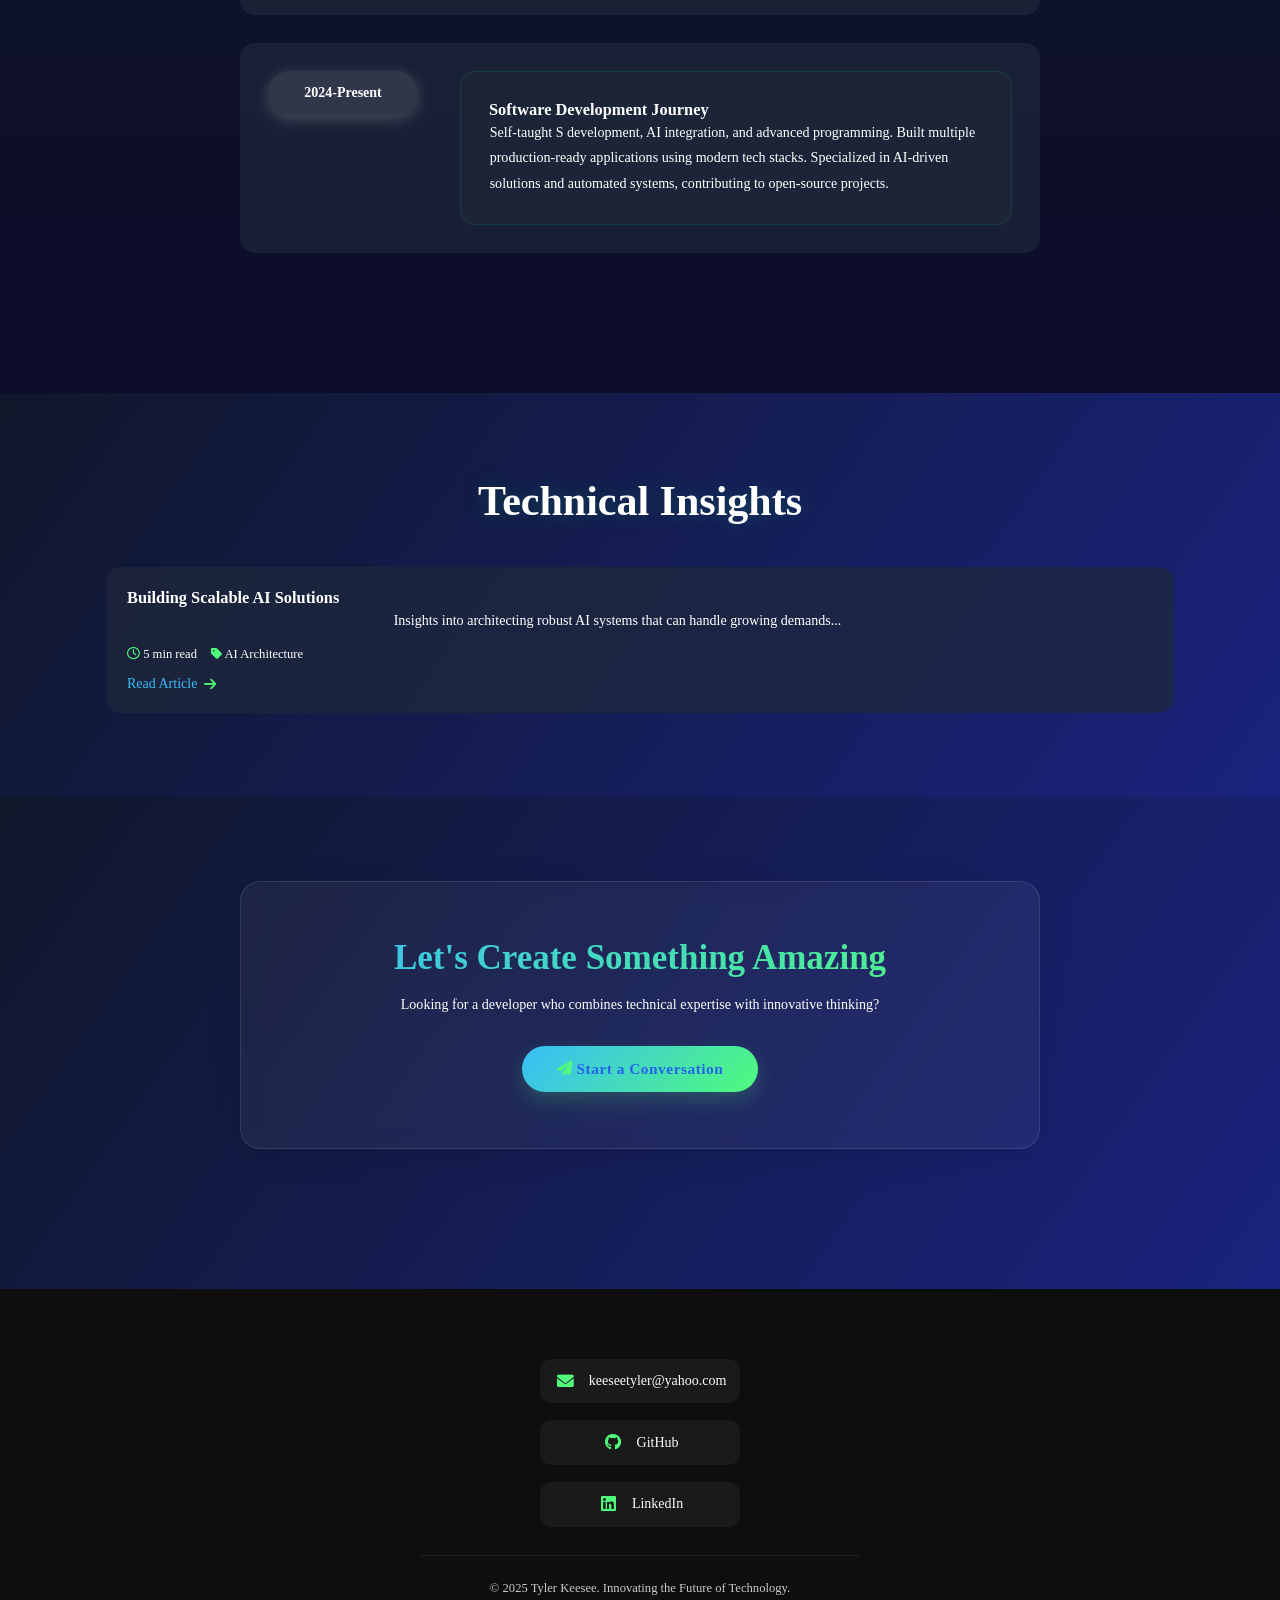
==== commit 5b6b320d: "Updated Portfolio content" ====
--- a/index.html
+++ b/index.html
@@ -253,12 +253,6 @@
           </p>
           <div class="cta-buttons">
             <a href="#projects" class="cta-primary">View Projects</a>
-            <a
-              href="resume/Tyler_Keesee_Resume.pdf"
-              class="cta-secondary"
-              download
-              >Download Resume</a
-            >
           </div>
         </div>
       </section>
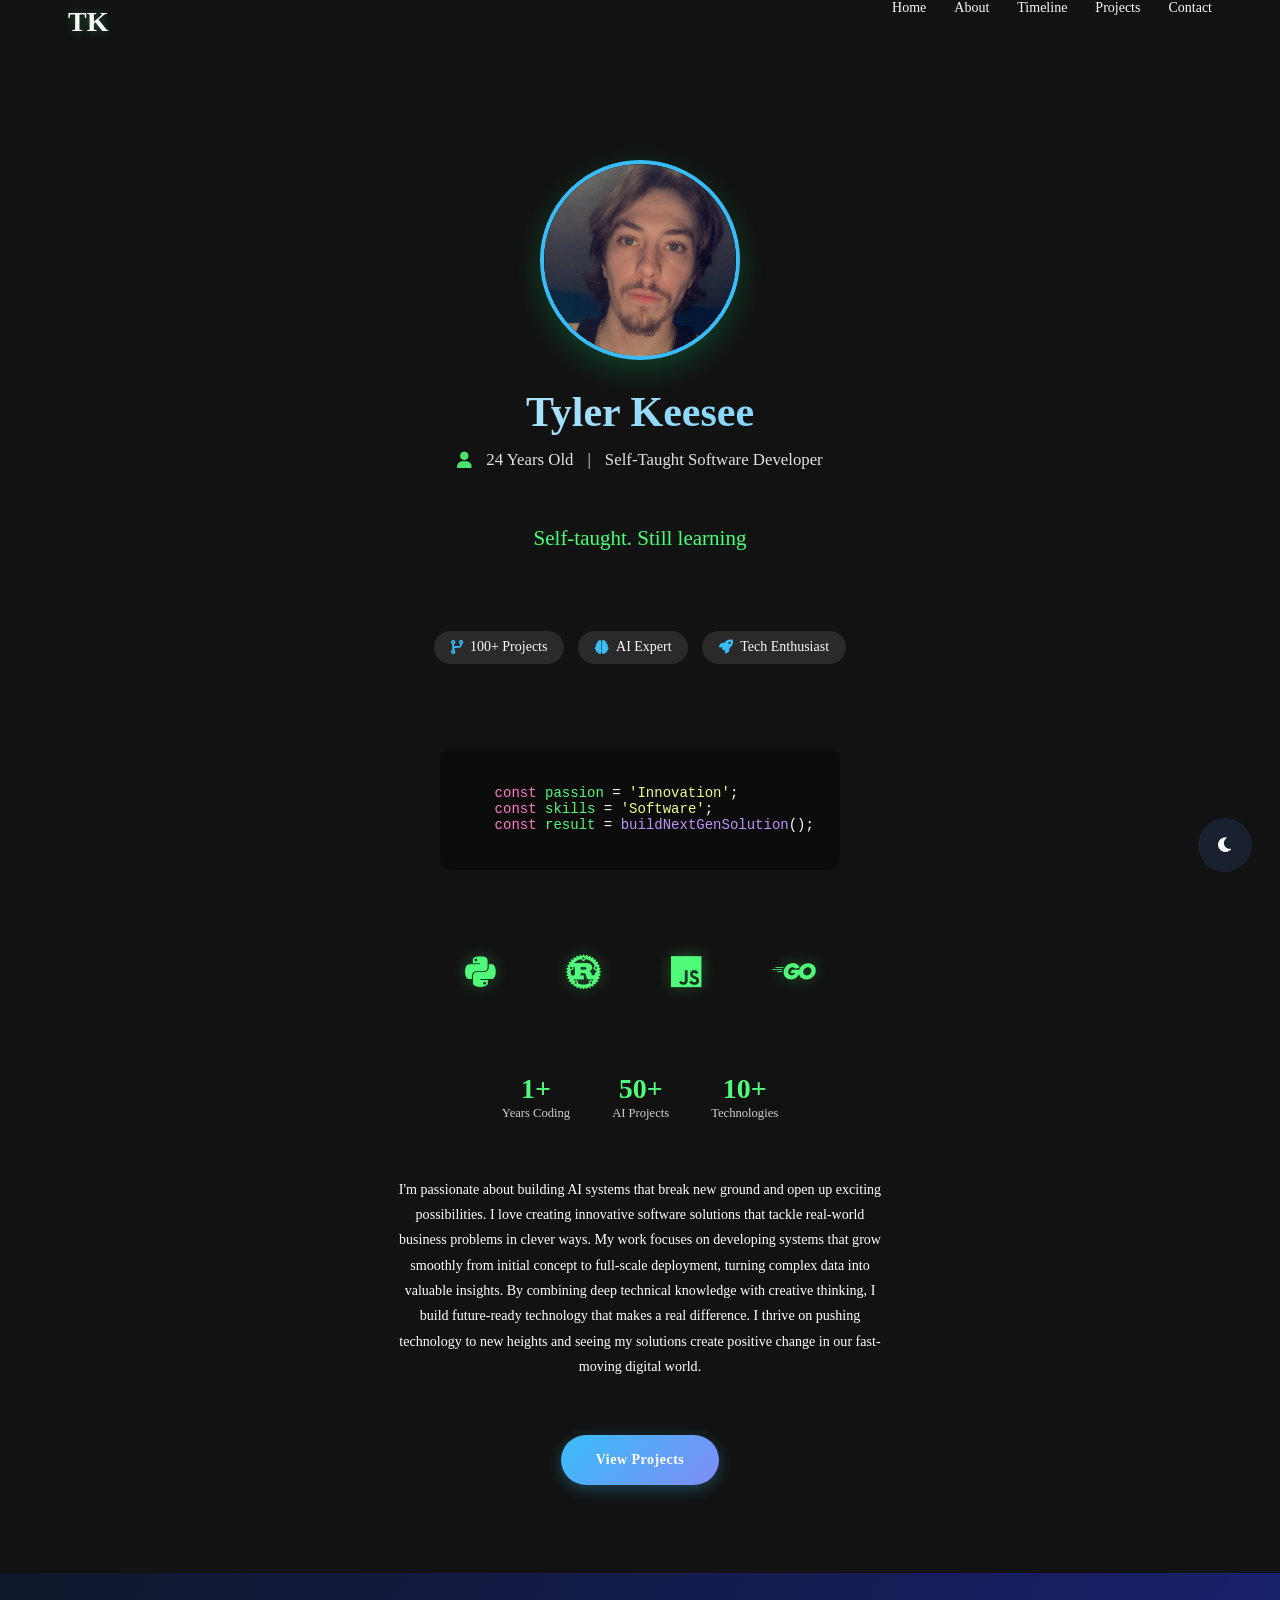
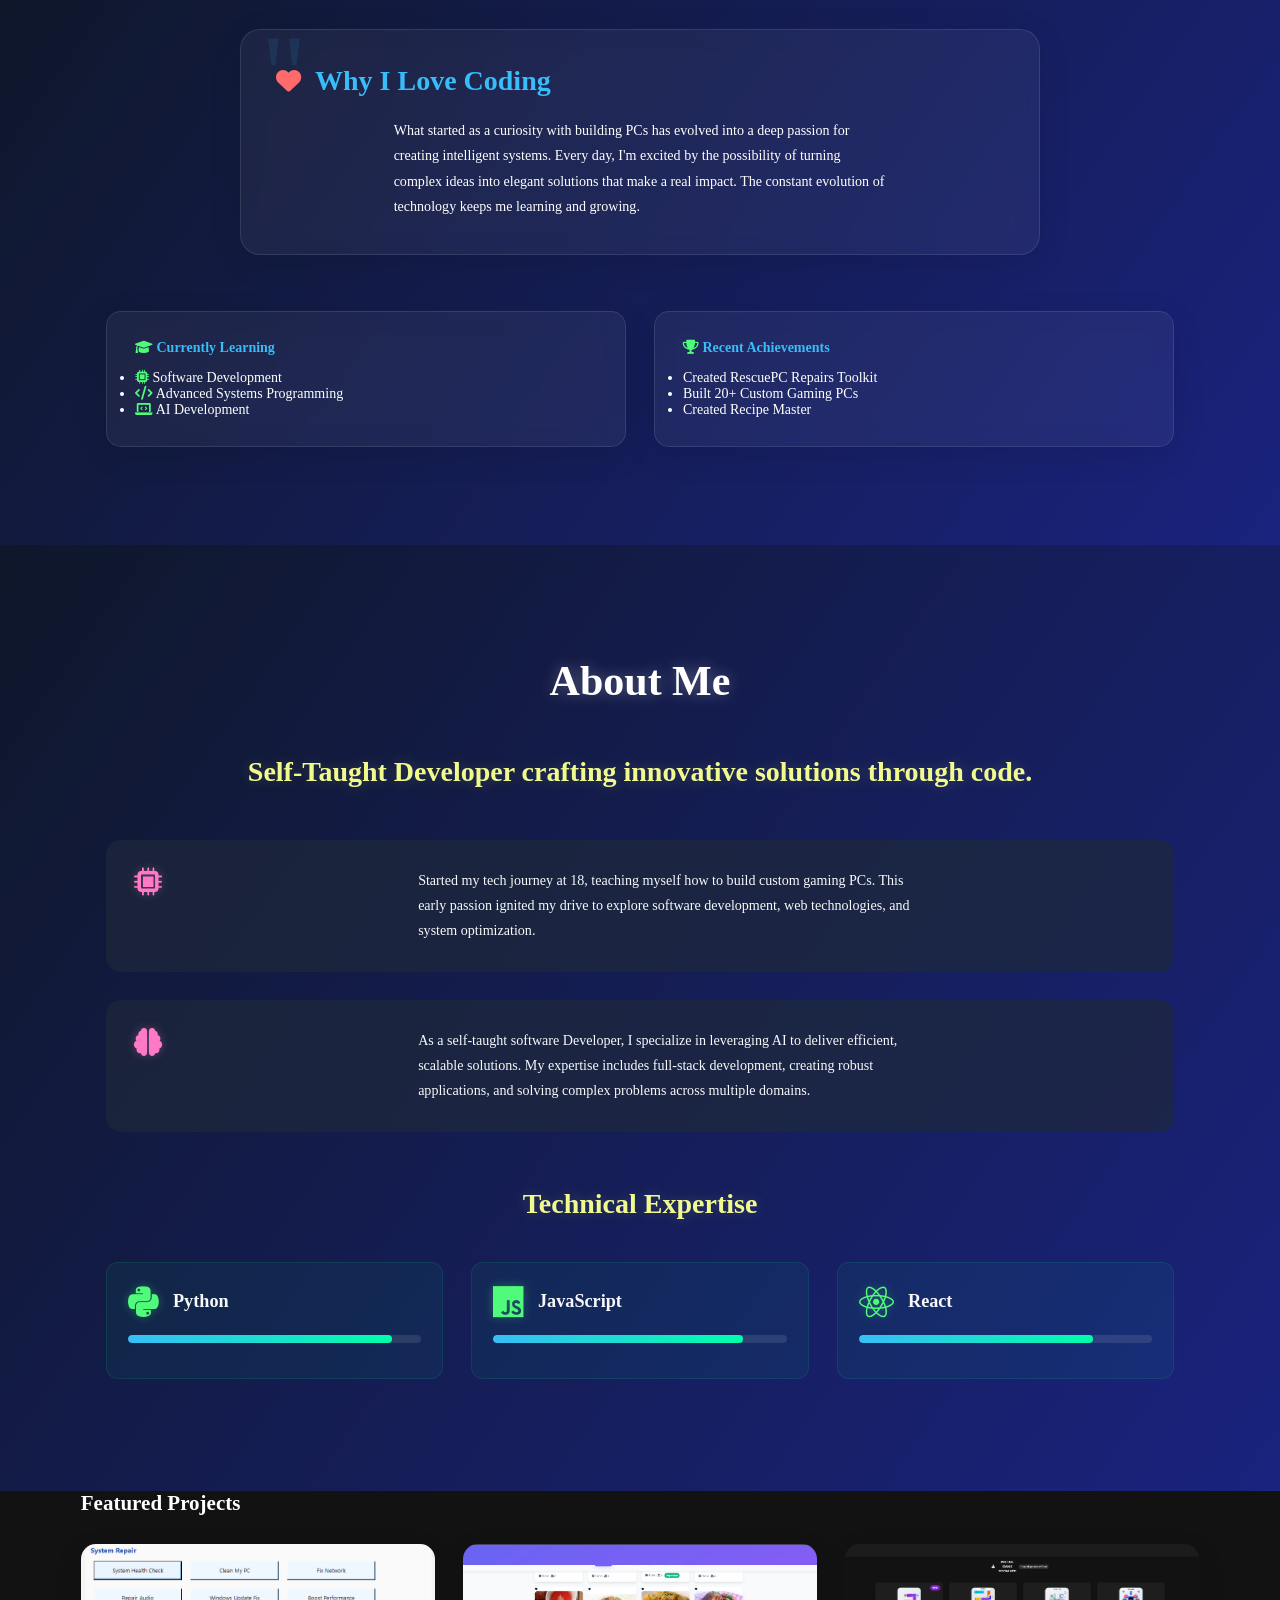
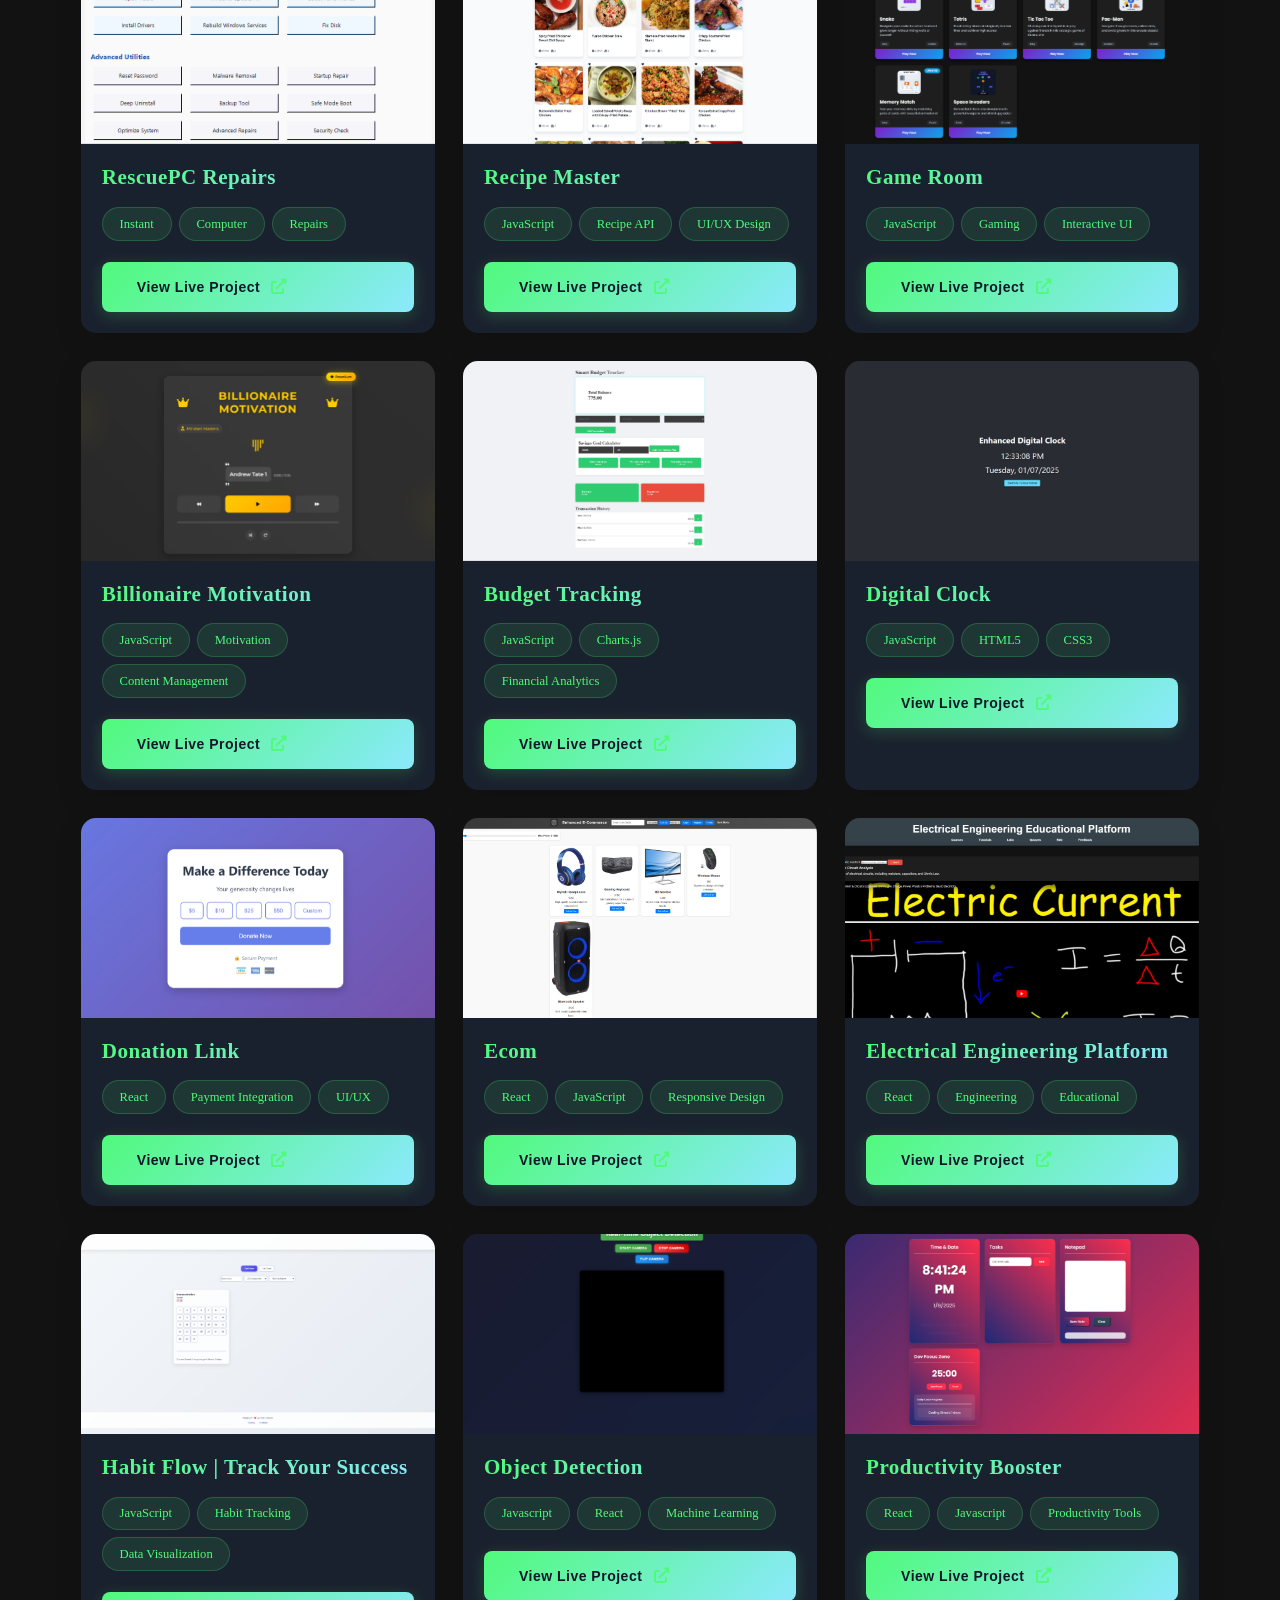
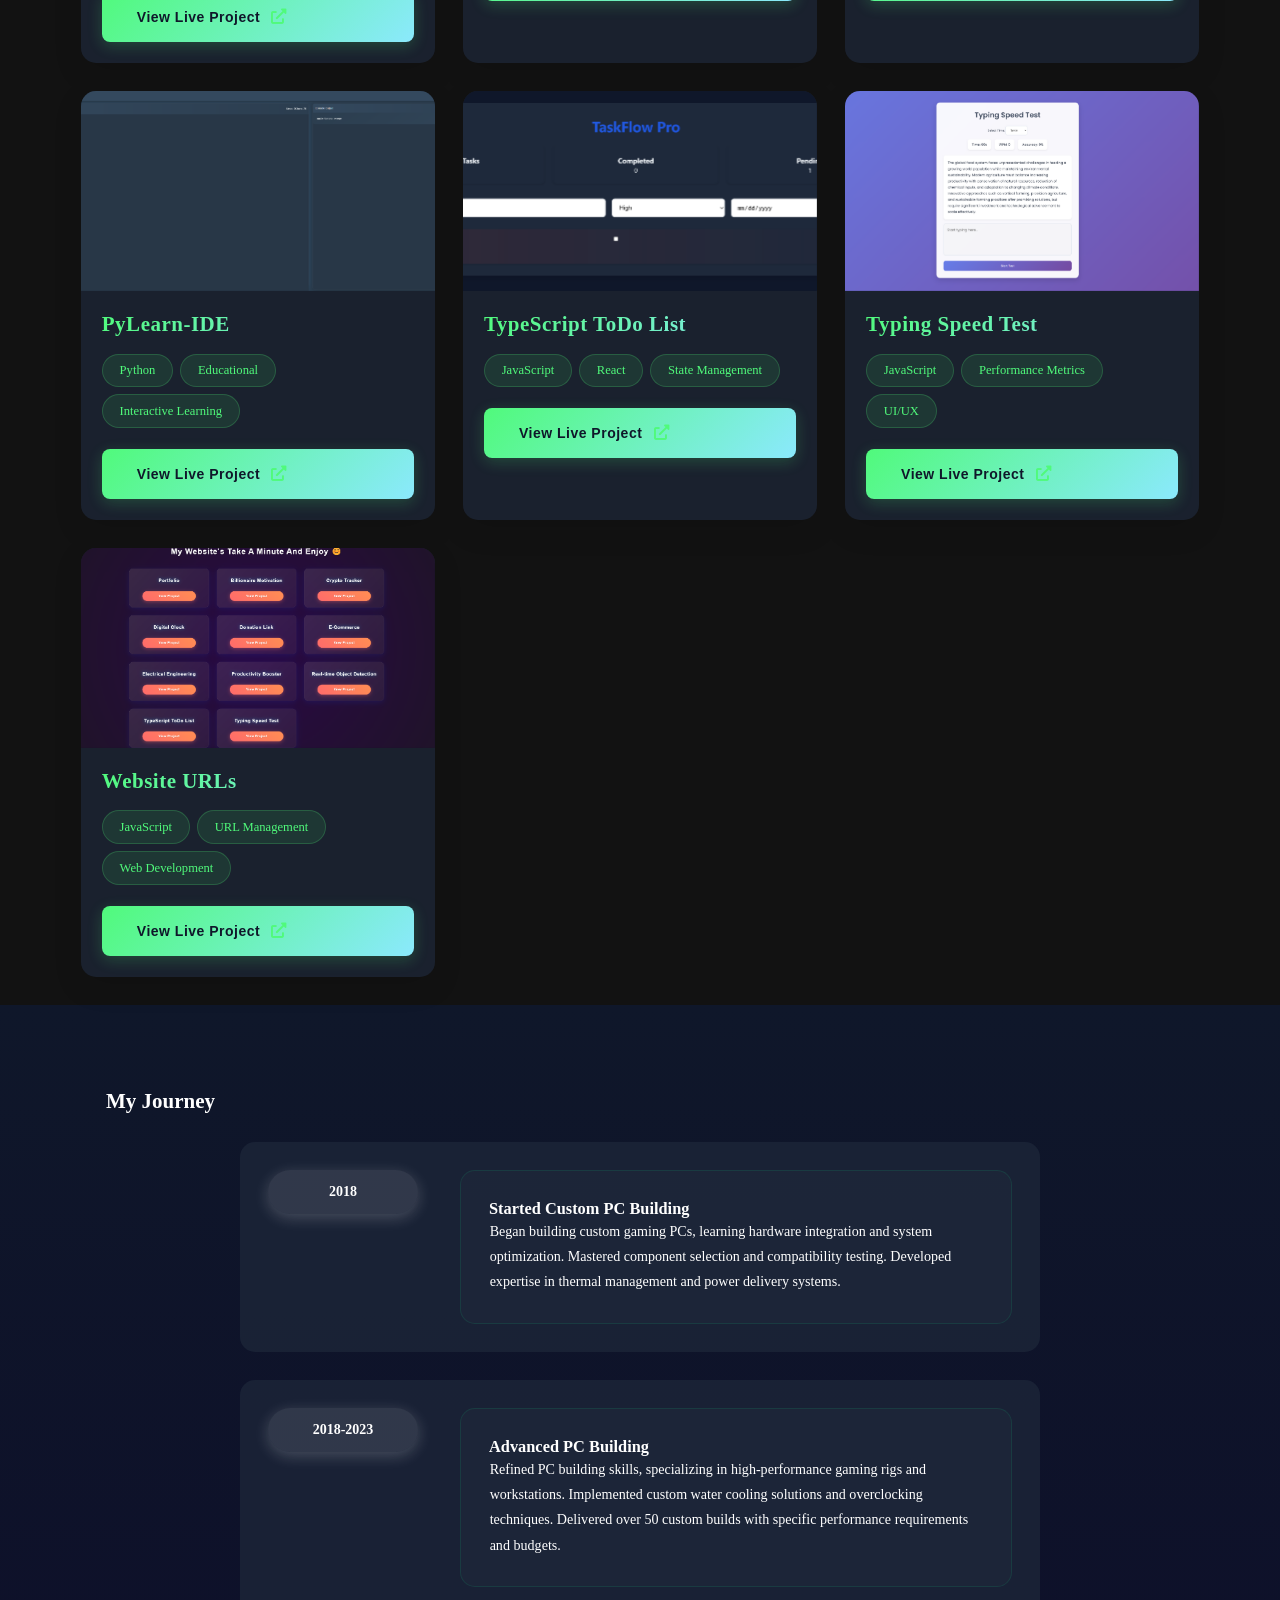
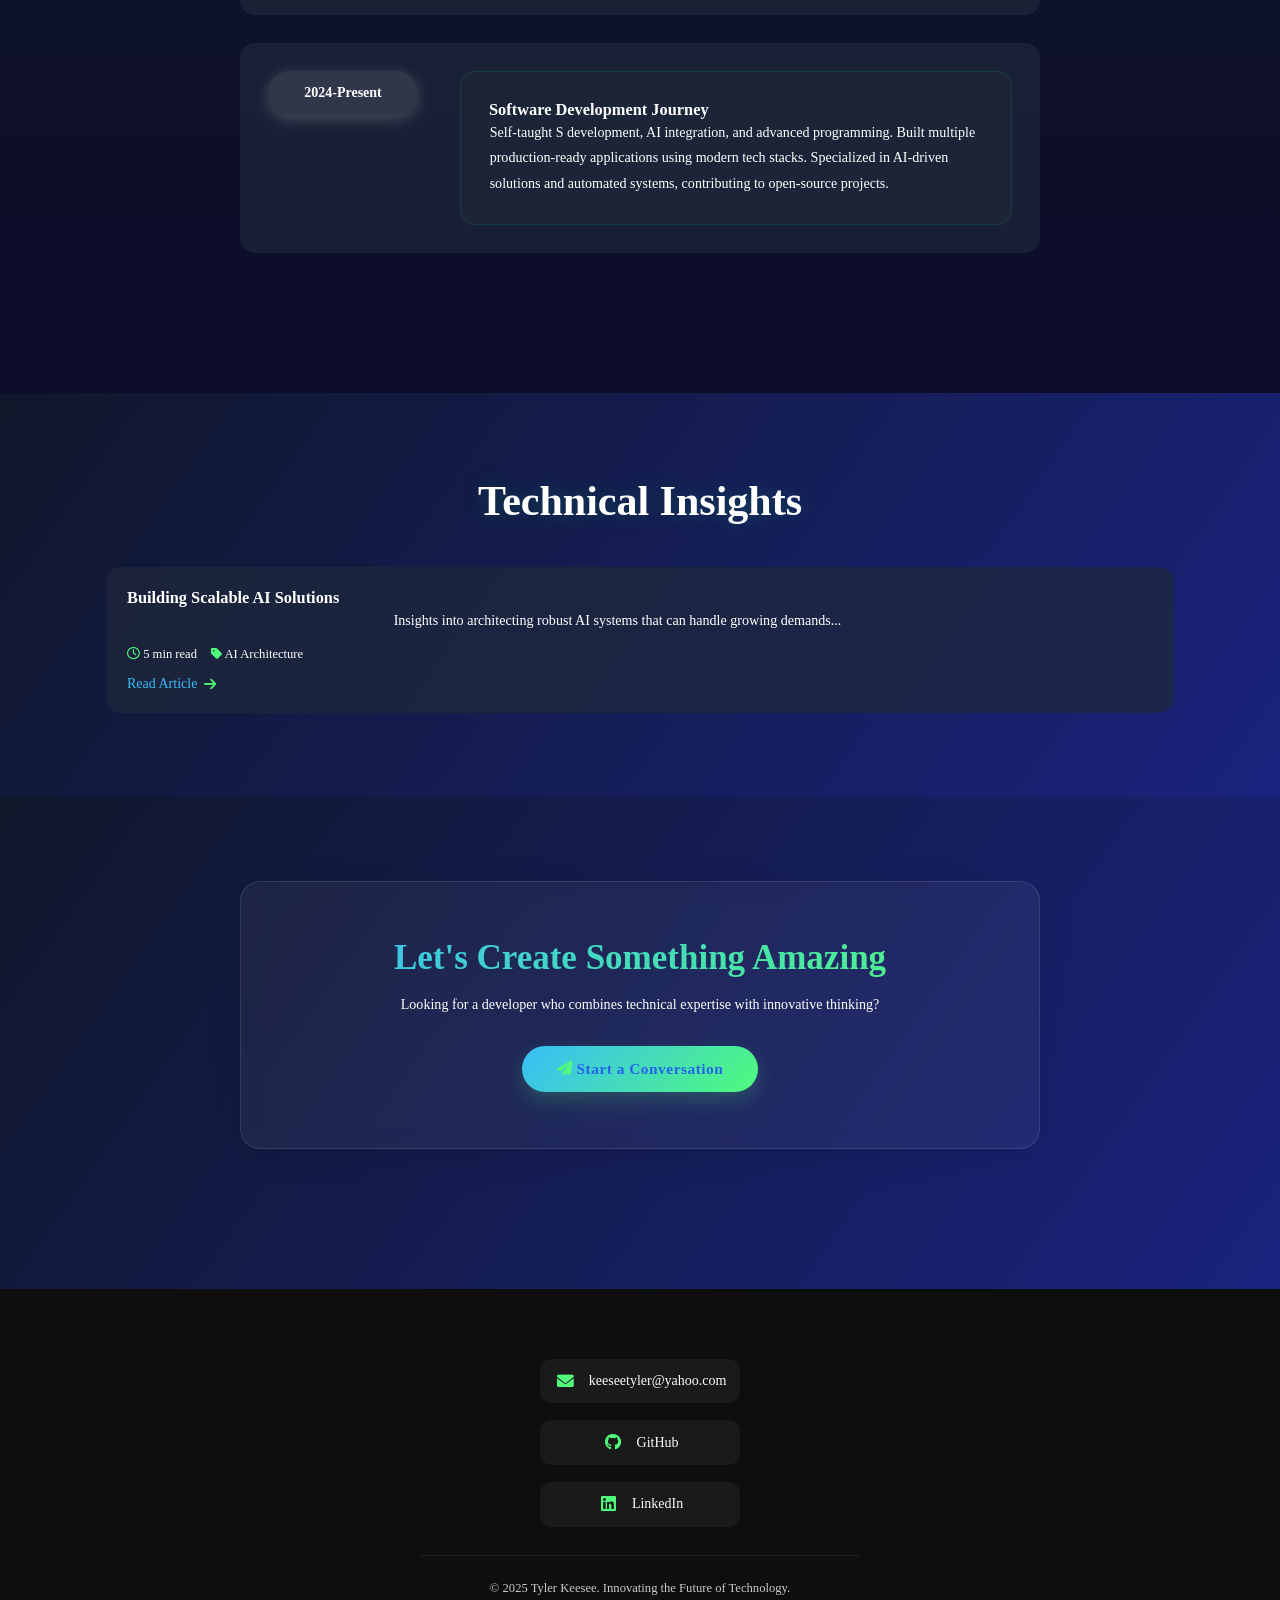
==== commit ab6e95eb: "Updated Portfolio files and removed old resume" ====
--- a/index.html
+++ b/index.html
@@ -26,11 +26,11 @@
     <!-- SEO Meta Tags -->
     <meta
       name="description"
-      content="Tyler Keesee - Innovative Self-Taught Engineer specializing in AI-powered development, blockchain solutions, and enterprise-grade applications. Expert in Python, JavaScript, and modern web technologies."
+      content="Tyler Keesee - Innovative Self-Taught Developer specializing in AI-powered development, blockchain solutions, and enterprise-grade applications. Expert in Python, JavaScript, and modern web technologies."
     />
     <meta
       name="keywords"
-      content="Software Engineer, AI Development, Self-Taught Developer, JavaScript, Python, React, Machine Learning"
+      content="Software Developer, AI Development, Self-Taught Developer, JavaScript, Python, React, Machine Learning"
     />
     <meta name="author" content="Tyler Keesee" />
 
@@ -38,7 +38,7 @@
     <meta property="og:type" content="website" />
     <meta
       property="og:title"
-      content="Tyler Keesee | Self-Taught Engineer"
+      content="Tyler Keesee | Self-Taught Developer"
     />
     <meta
       property="og:description"
@@ -54,7 +54,7 @@
     <meta name="twitter:card" content="summary_large_image" />
     <meta
       name="twitter:title"
-      content="Tyler Keesee | Self-Taught Engineer"
+      content="Tyler Keesee | Self-Taught Developer"
     />
     <meta
       name="twitter:description"
@@ -73,15 +73,15 @@
     />
 
     <meta name="viewport" content="width=device-width, viewport-fit=cover" />
-    <title>Tyler Keesee | Self-Taught Engineer</title>
+    <title>Tyler Keesee | Self-Taught Developer</title>
 
     <meta
       name="description"
-      content="Tyler Keesee - Innovative Self-Taught Engineer specializing in AI-powered development, blockchain solutions, and enterprise-grade applications"
+      content="Tyler Keesee - Innovative Self-Taught Developer specializing in AI-powered development, blockchain solutions, and enterprise-grade applications"
     />
     <meta
       property="og:title"
-      content="Tyler Keesee | Self-Taught Engineer"
+      content="Tyler Keesee | Self-Taught Developer"
     />
     <meta
       property="og:description"
@@ -214,9 +214,9 @@
           </div>
           <div class="code-preview">
             <pre><code>
-  <span class="keyword">const</span> <span class="variable">skills</span> = [<span class="string">'AI'</span>, <span class="string">'ML'</span>, <span class="string">'S'</span>];
-  <span class="keyword">const</span> <span class="variable">passion</span> = <span class="string">'Innovation'</span>;
-  <span class="keyword">const</span> <span class="variable">result</span> = <span class="function">buildNextGenSolution</span>();
+    <span class="keyword">const</span> <span class="variable">passion</span> = <span class="string">'Innovation'</span>;
+    <span class="keyword">const</span> <span class="variable">skills</span> = <span class="string">'Software'</span>;
+    <span class="keyword">const</span> <span class="variable">result</span> = <span class="function">buildNextGenSolution</span>();
       </code></pre>
           </div>
           <div class="floating-tech">
@@ -231,7 +231,7 @@
               <span class="stat-label">Years Coding</span>
             </div>
             <div class="stat">
-              <span class="stat-number">100+</span>
+              <span class="stat-number">50+</span>
               <span class="stat-label">AI Projects</span>
             </div>
             <div class="stat">
@@ -303,7 +303,7 @@
           <div class="about-content">
             <div class="about-text">
               <p class="intro">
-                Self-Taught Engineer crafting innovative solutions through code.
+                Self-Taught Developer crafting innovative solutions through code.
               </p>
               <div class="journey">
                 <div class="journey-card">
@@ -318,7 +318,7 @@
                 <div class="journey-card">
                   <i class="fas fa-brain"></i>
                   <p>
-                    As a self-taught software engineer, I specialize in
+                    As a self-taught software Developer, I specialize in
                     leveraging AI to deliver efficient, scalable solutions. My
                     expertise includes full-stack development, creating robust
                     applications, and solving complex problems across multiple
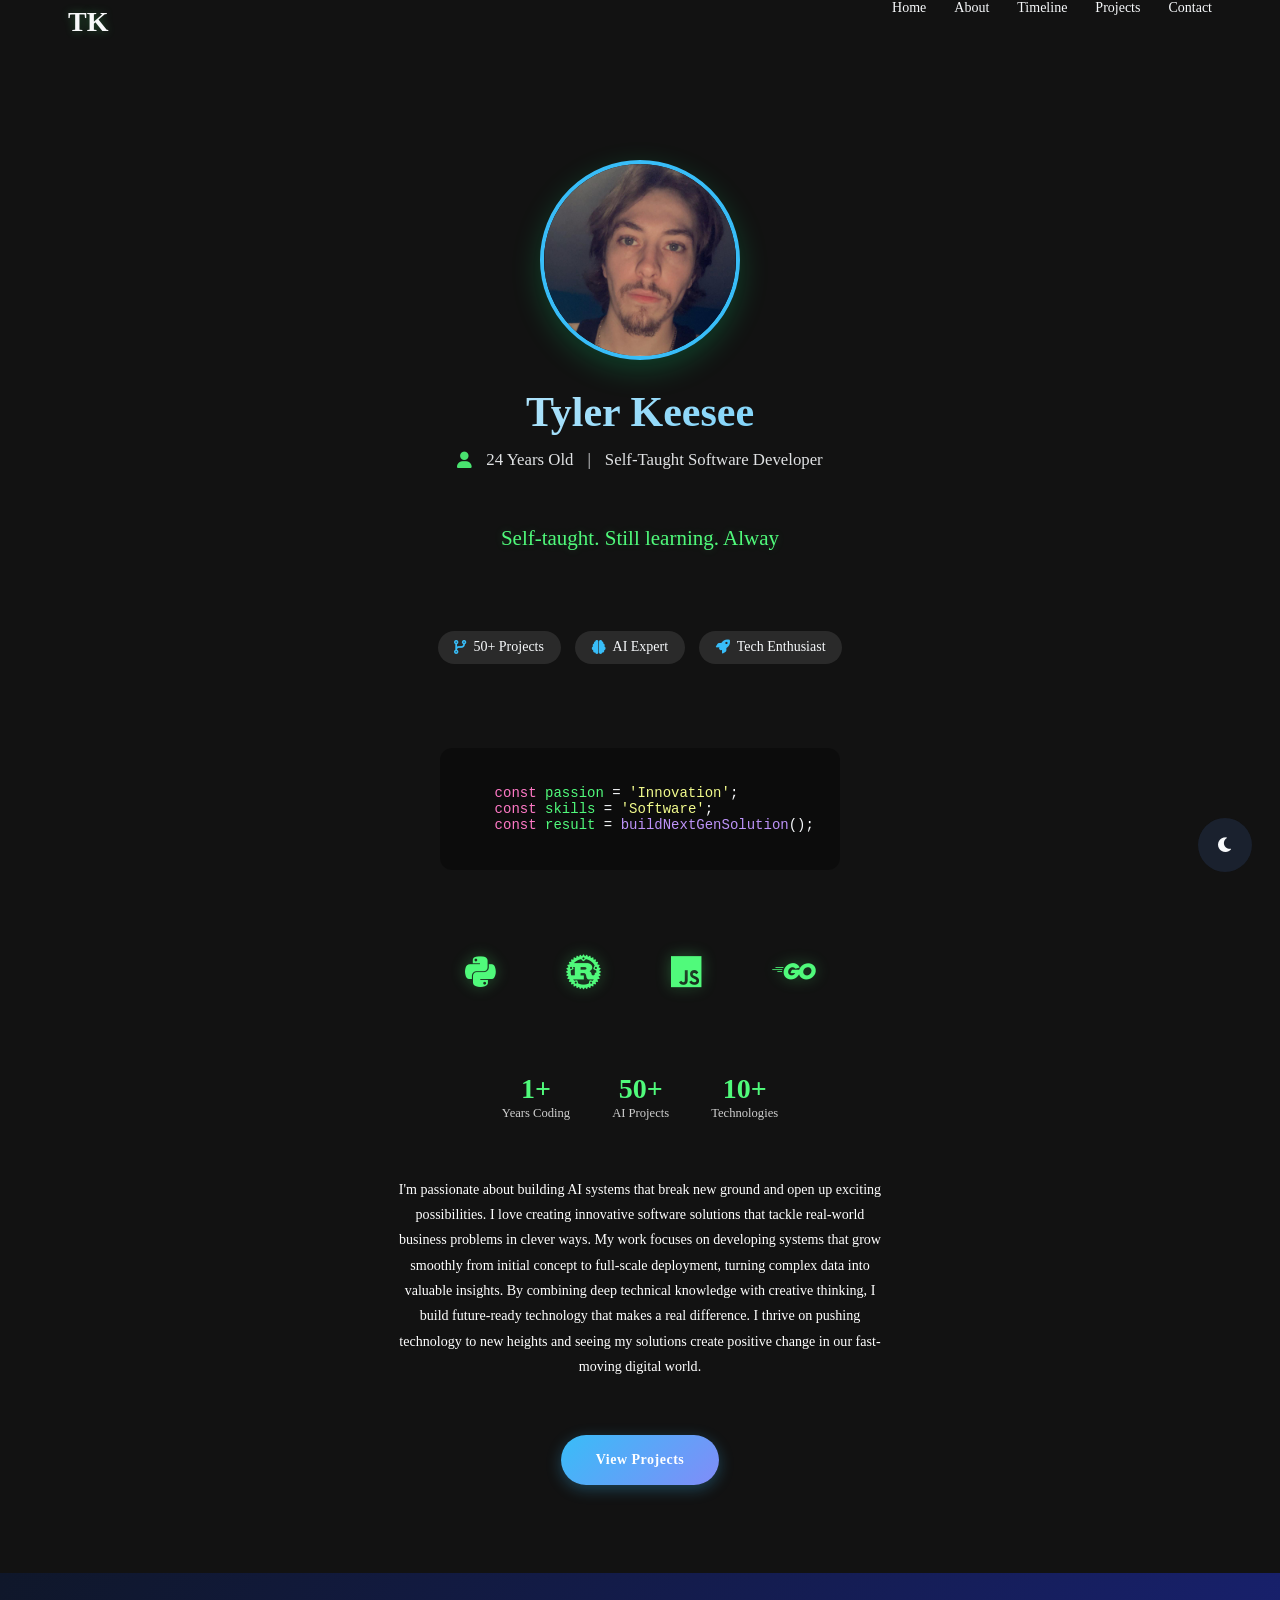
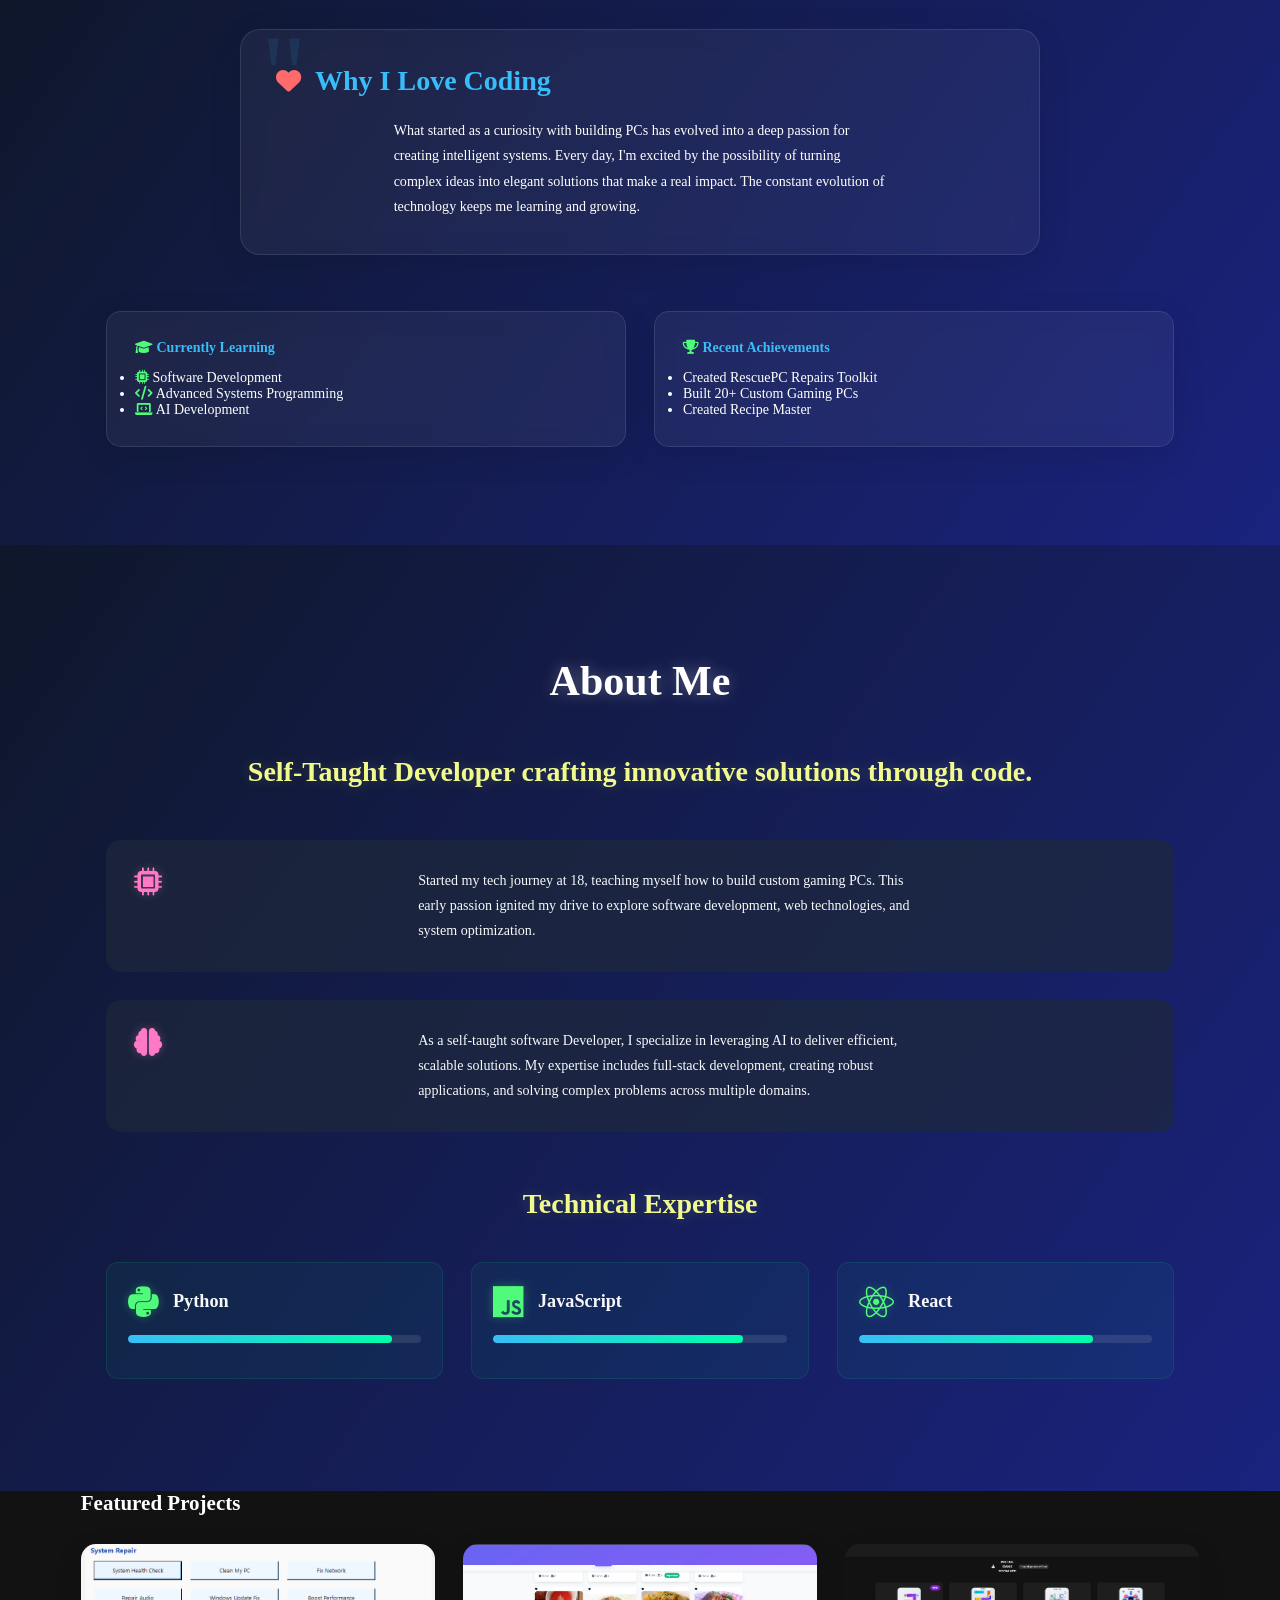
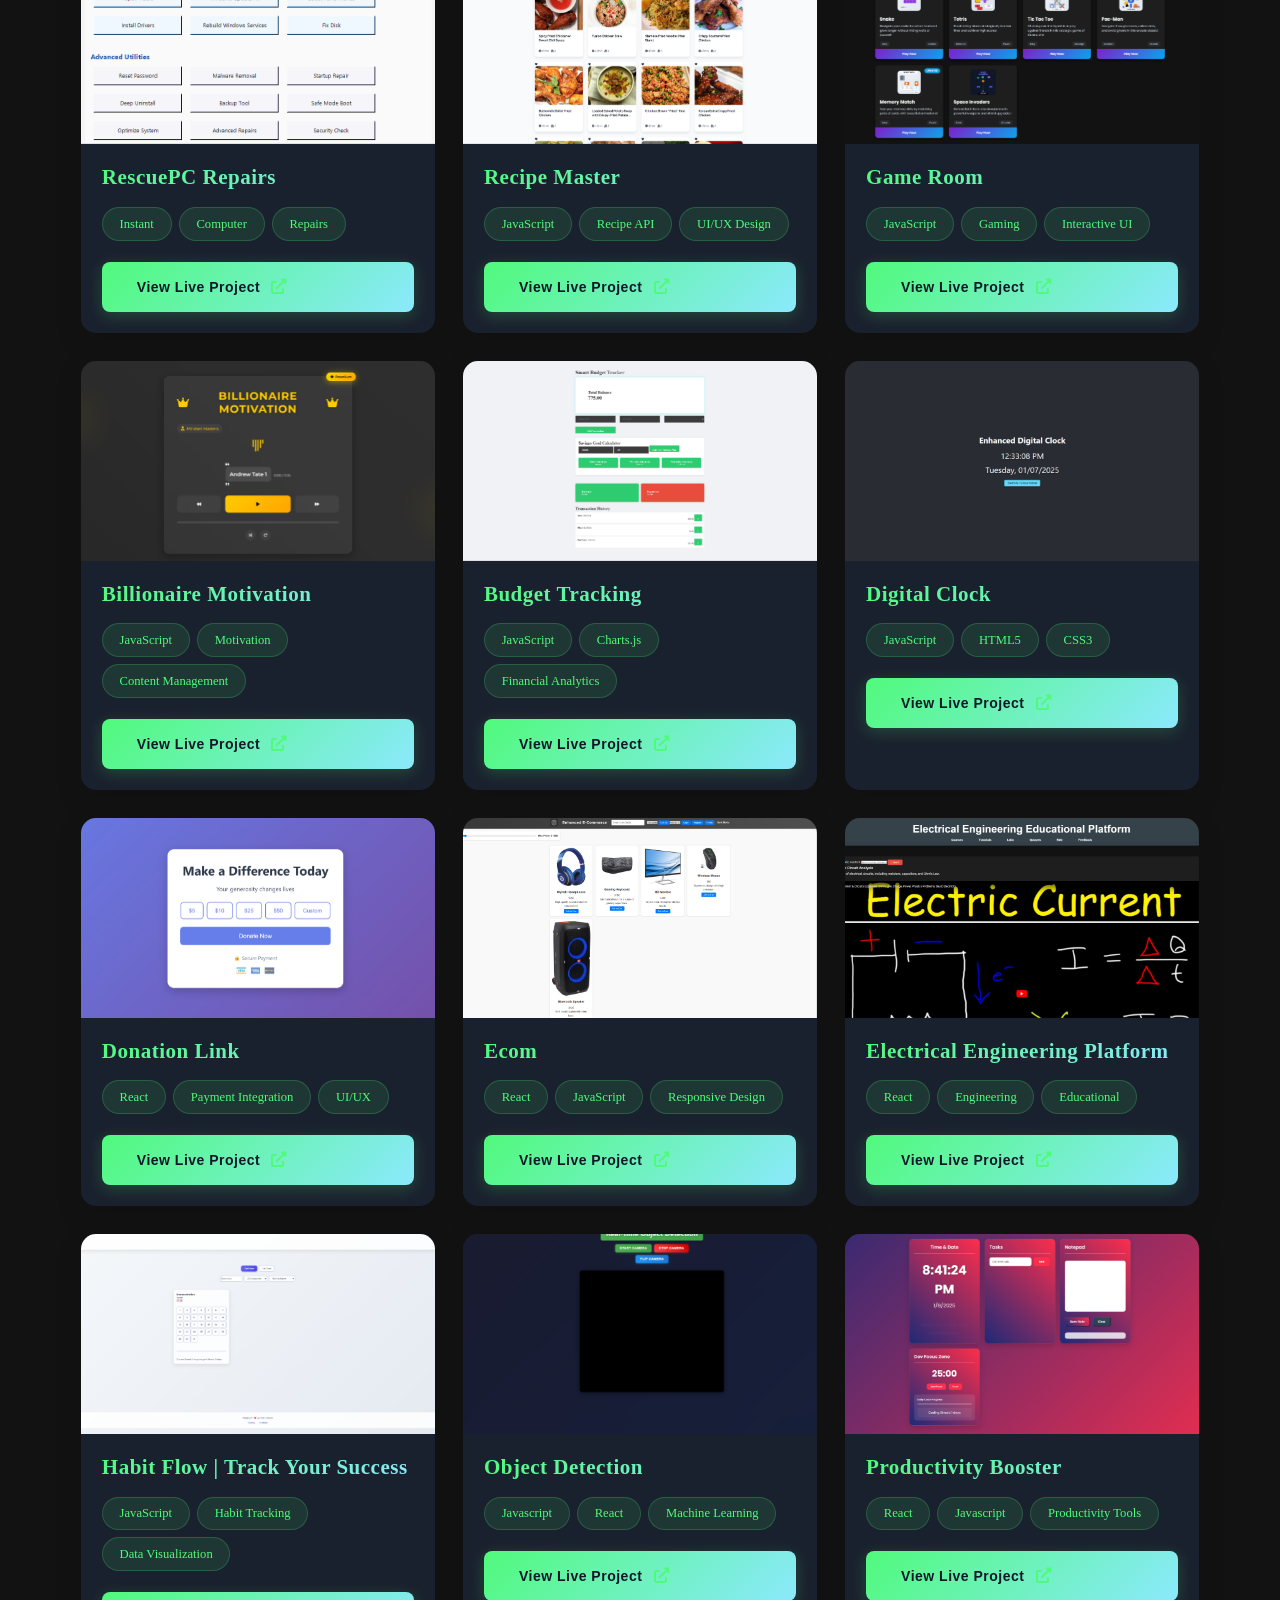
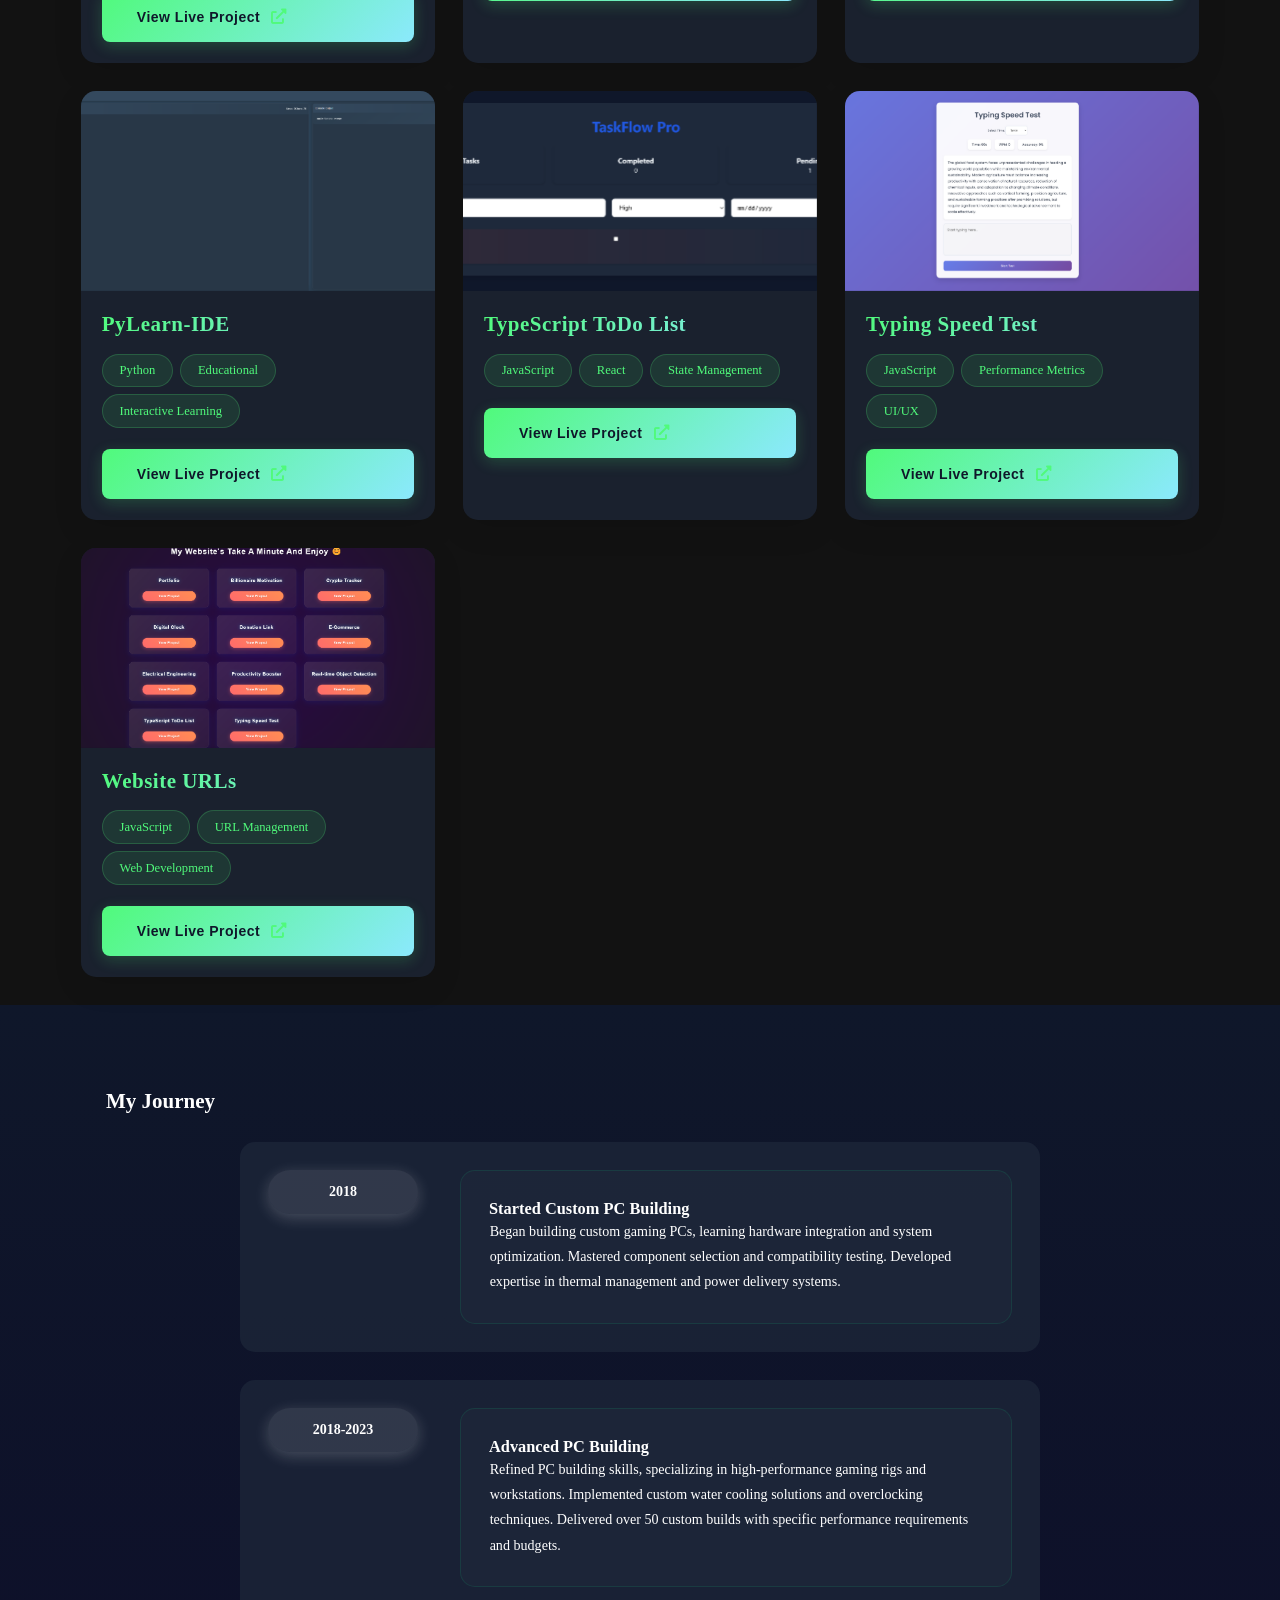
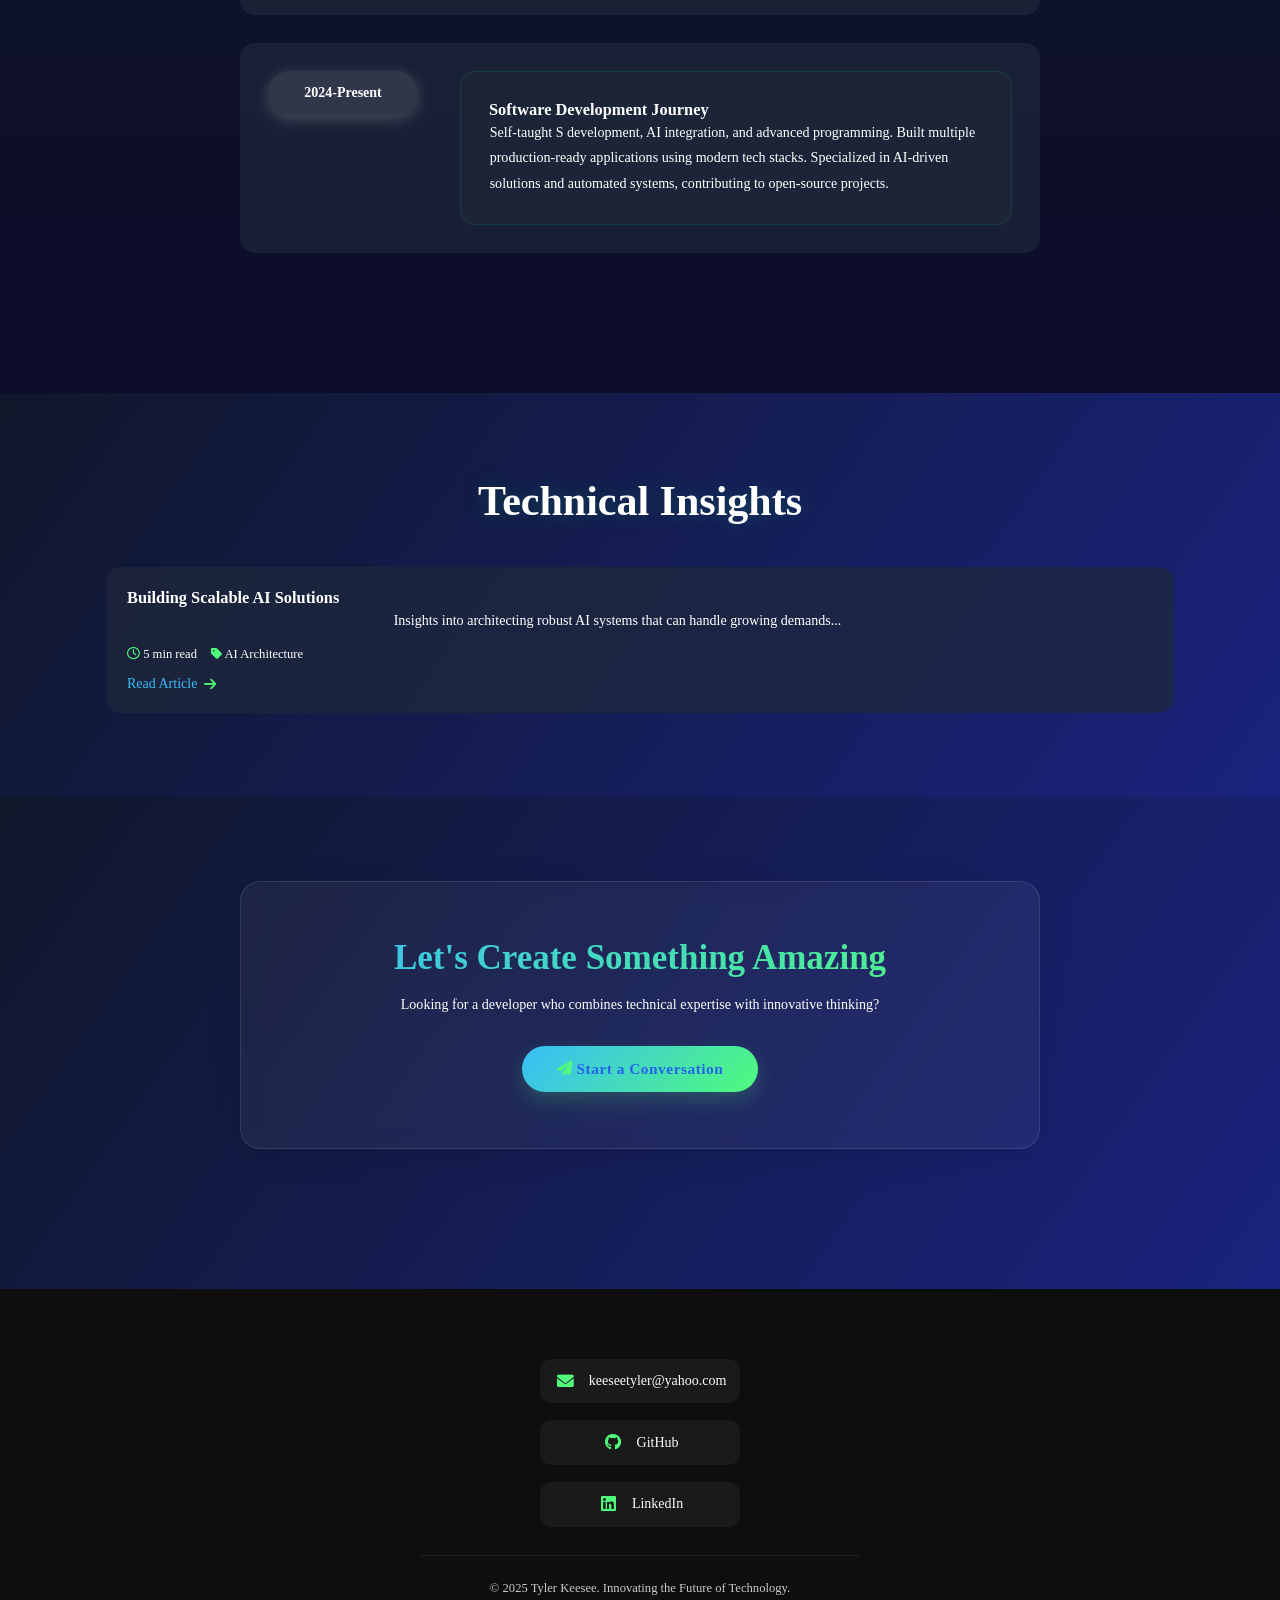
==== commit 8f9d3ec2: "Updated Portfolio content" ====
--- a/index.html
+++ b/index.html
@@ -205,7 +205,7 @@
 
           <div class="hero-badges">
             <span class="badge"
-              ><i class="fas fa-code-branch"></i> 100+ Projects</span
+              ><i class="fas fa-code-branch"></i> 50+ Projects</span
             >
             <span class="badge"><i class="fas fa-brain"></i> AI Expert</span>
             <span class="badge"
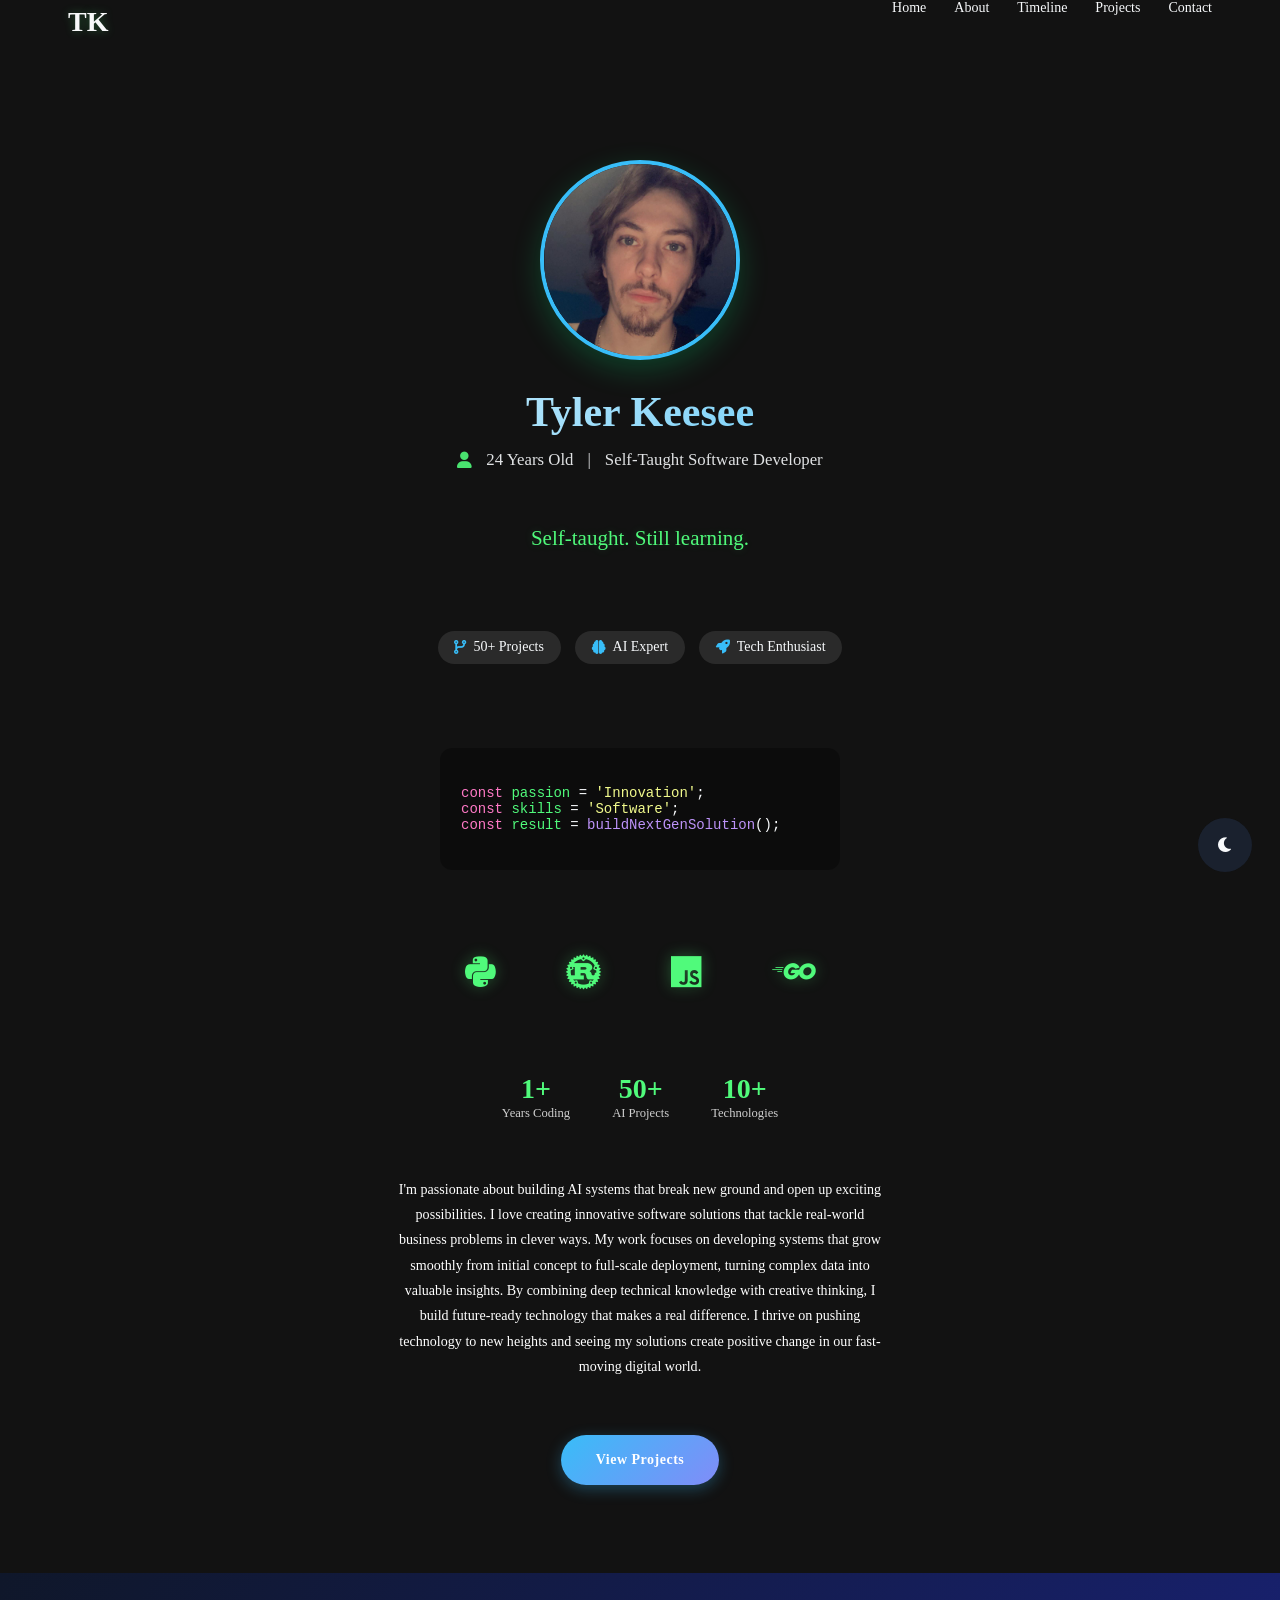
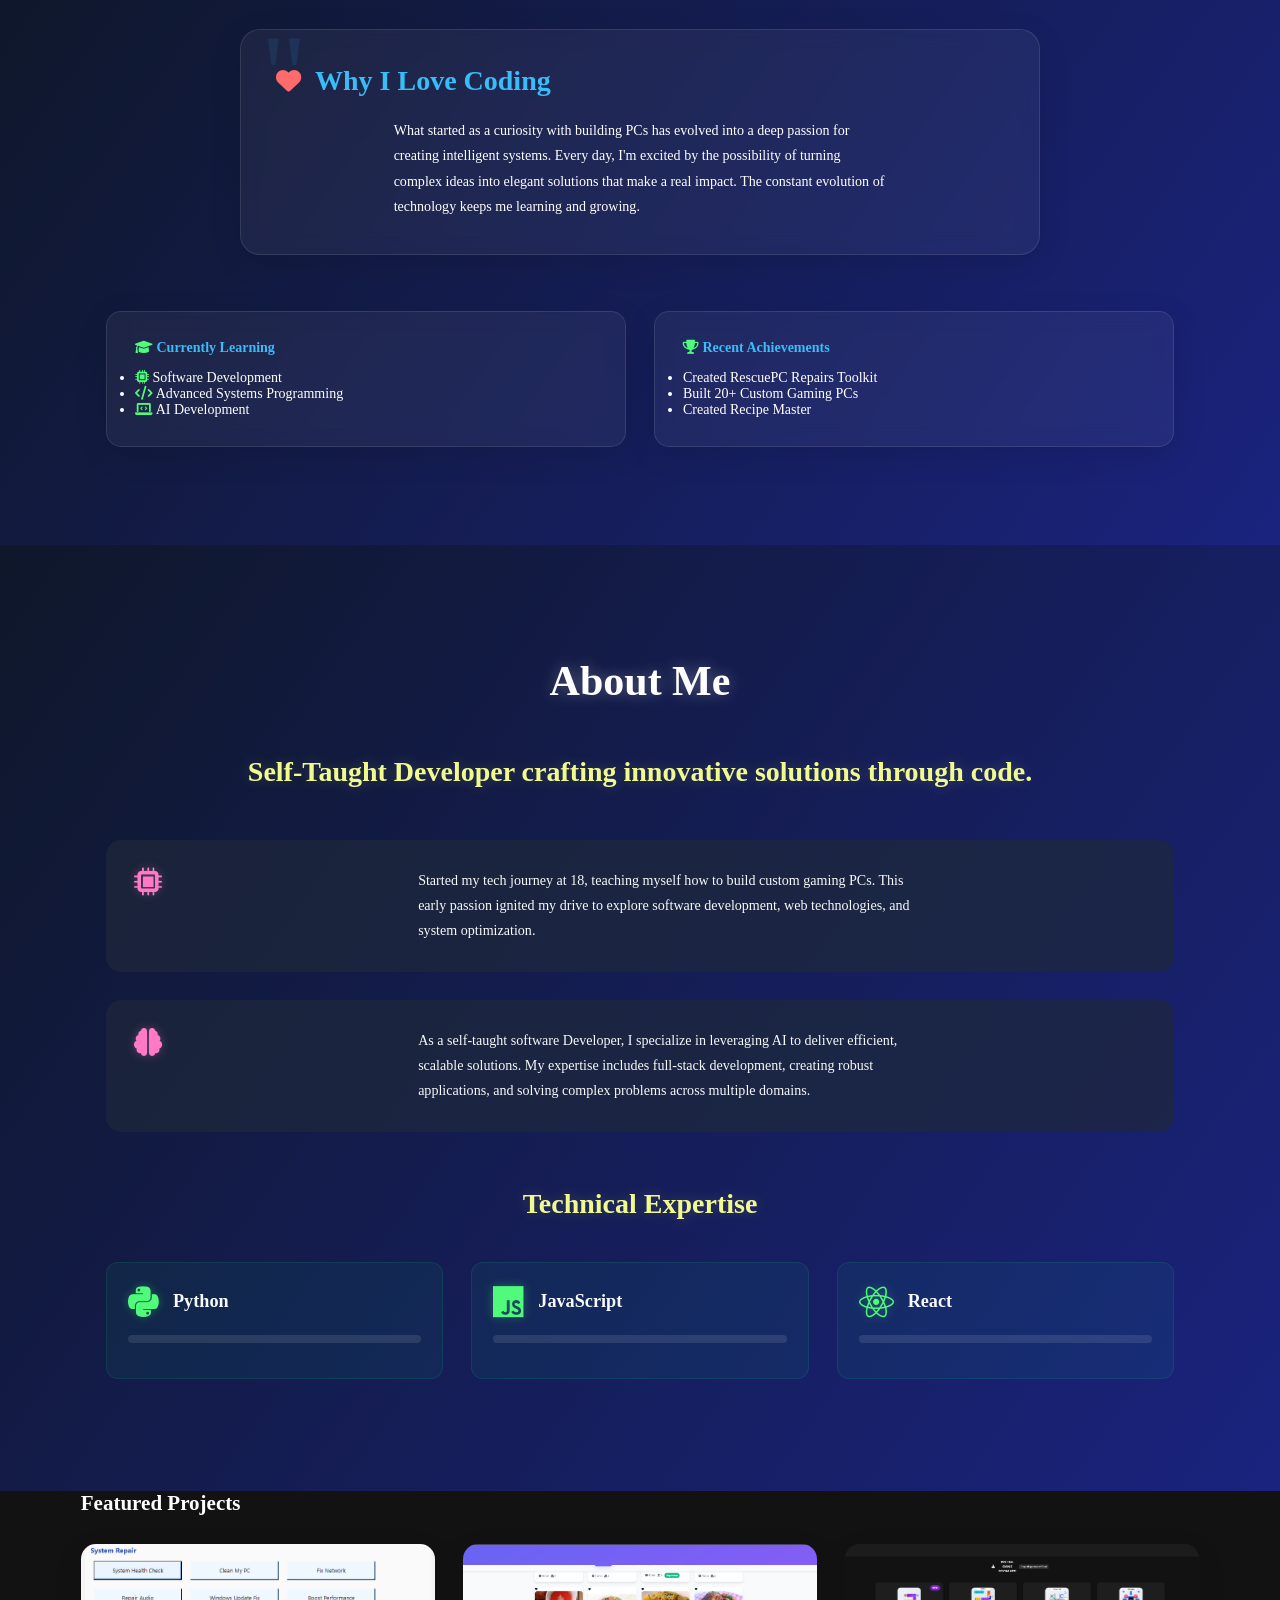
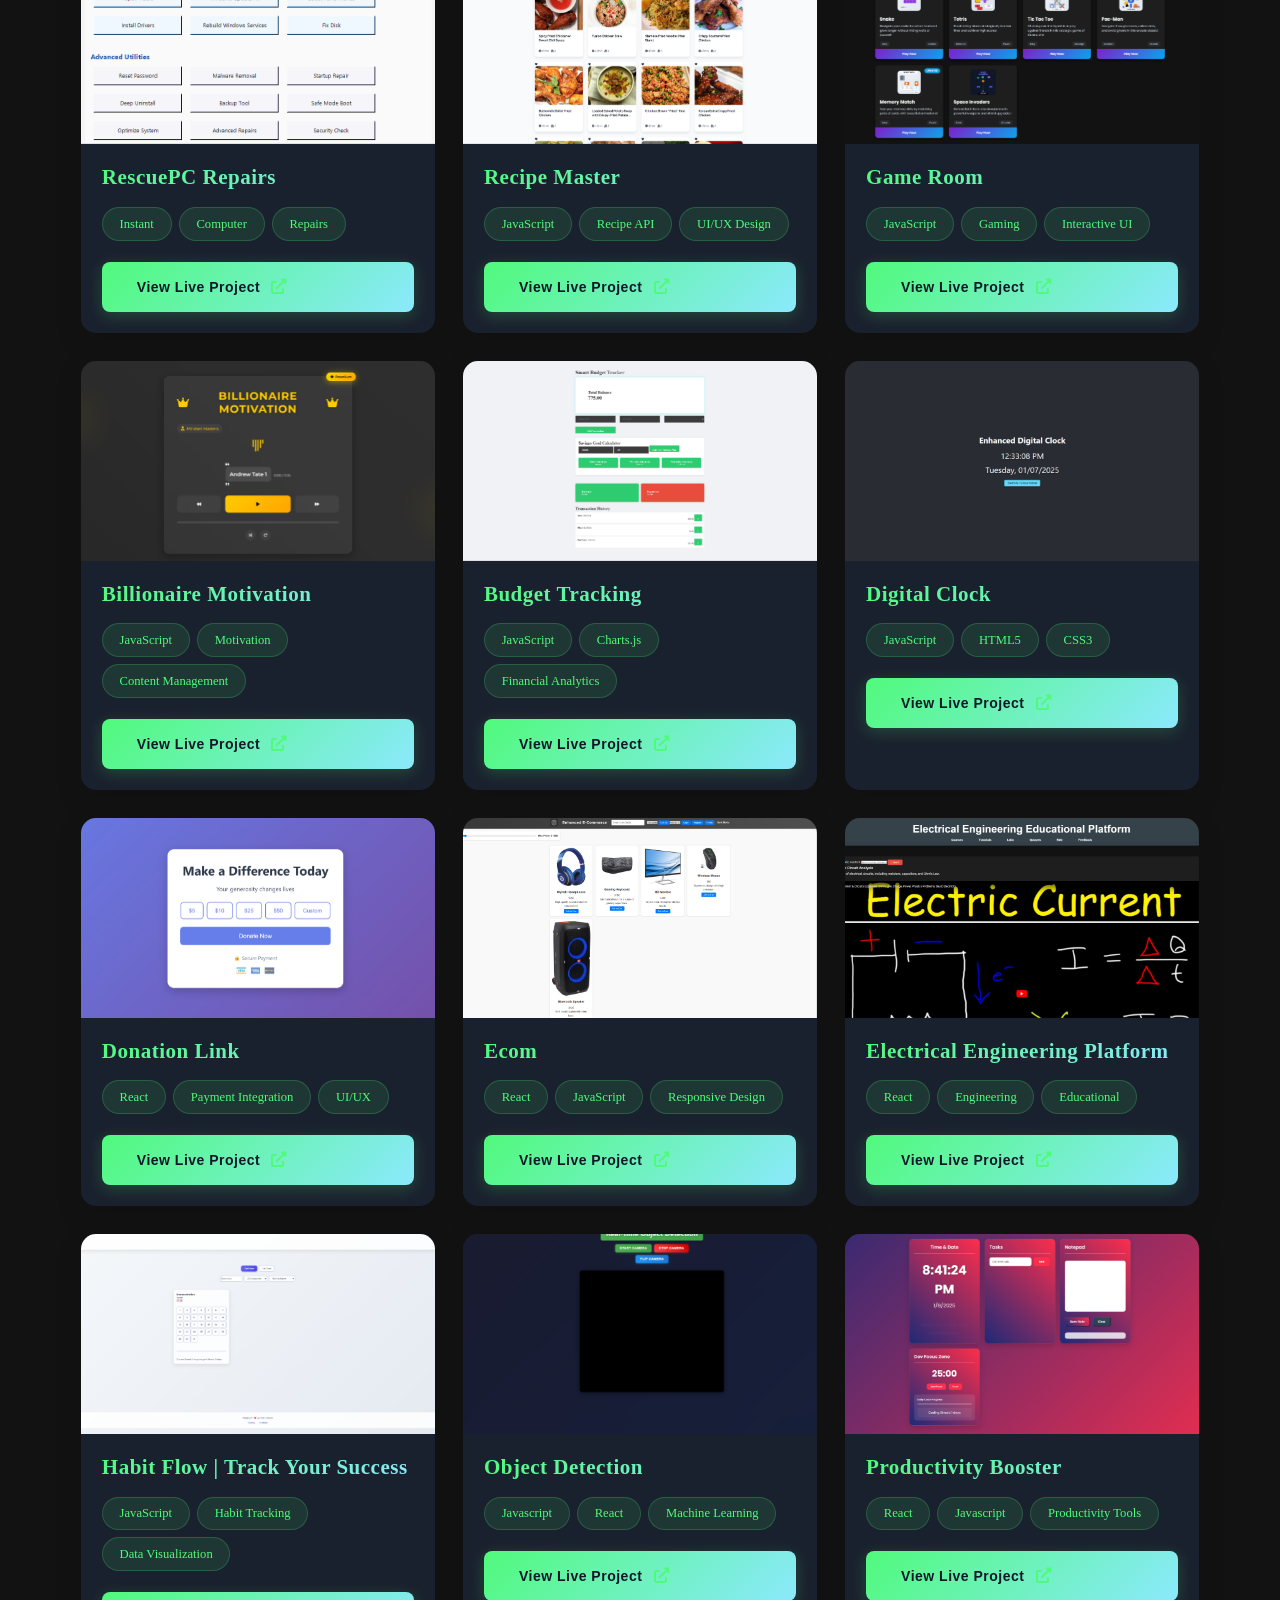
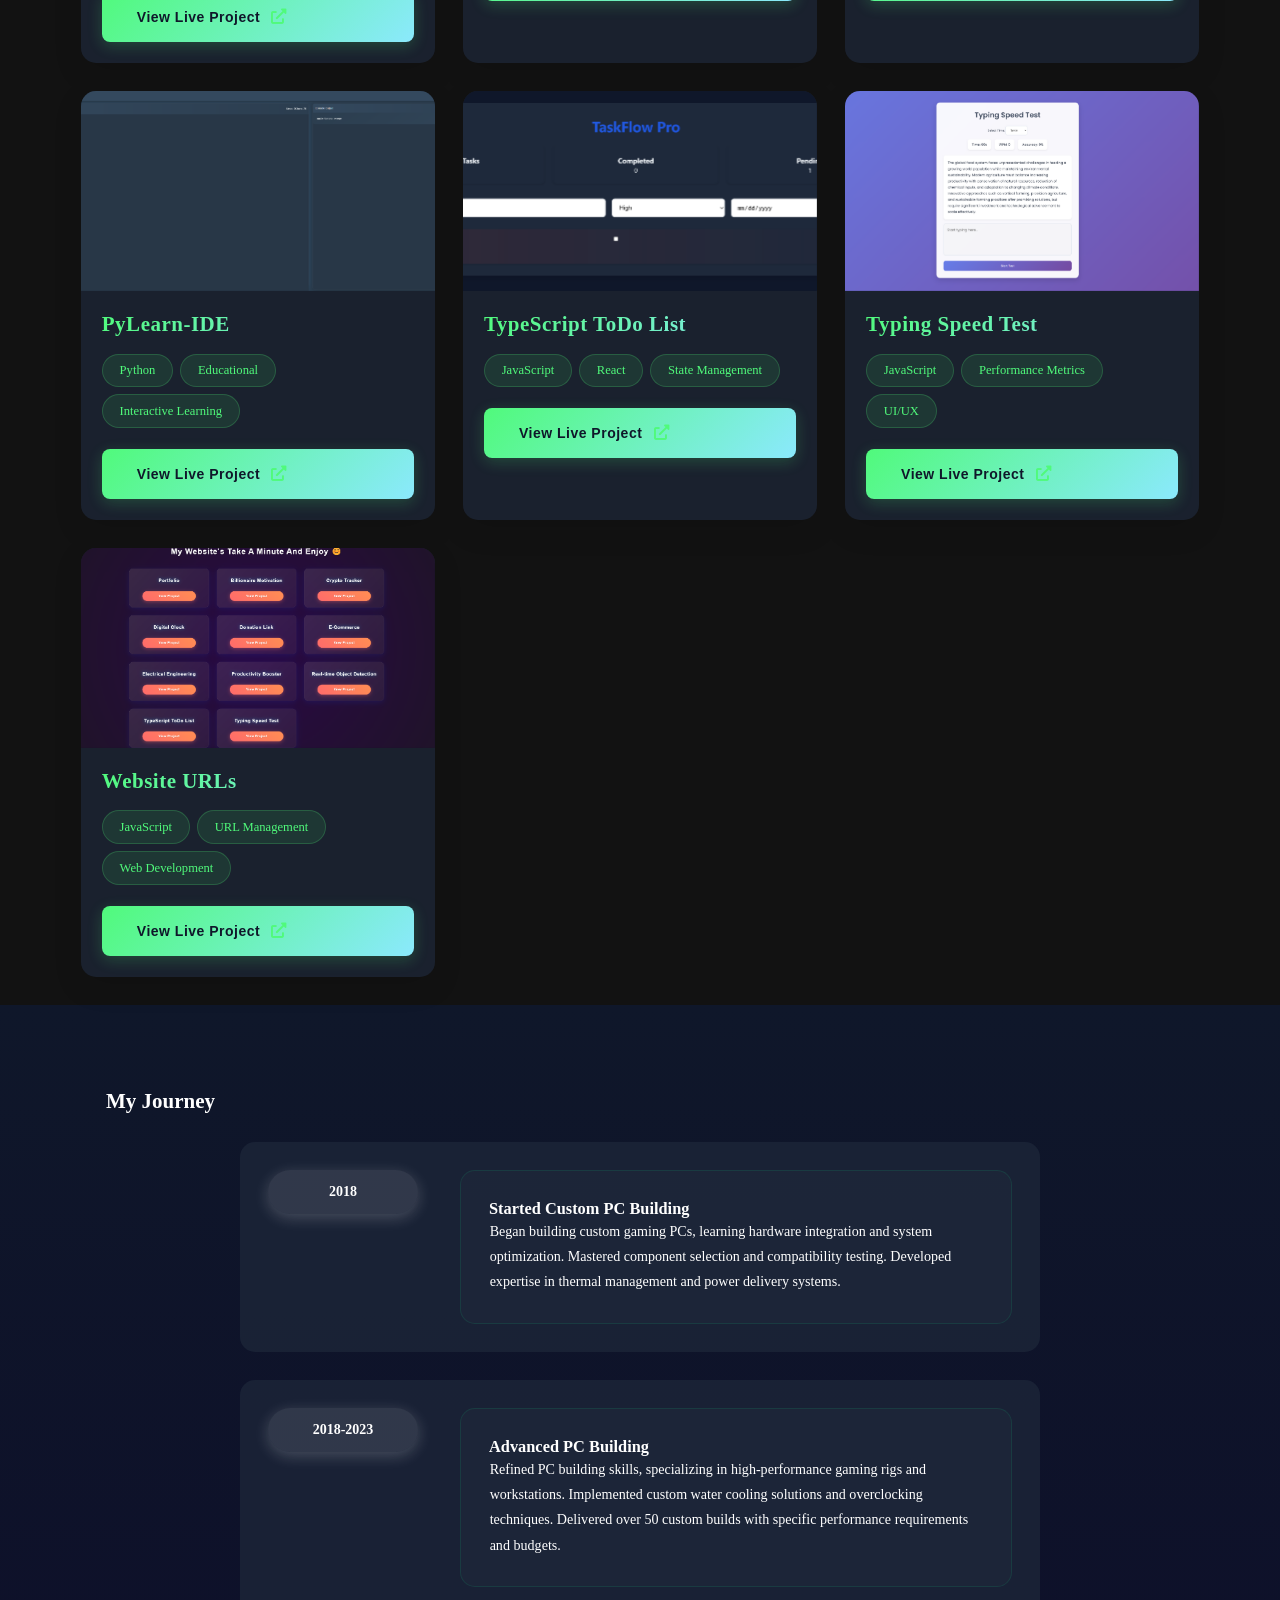
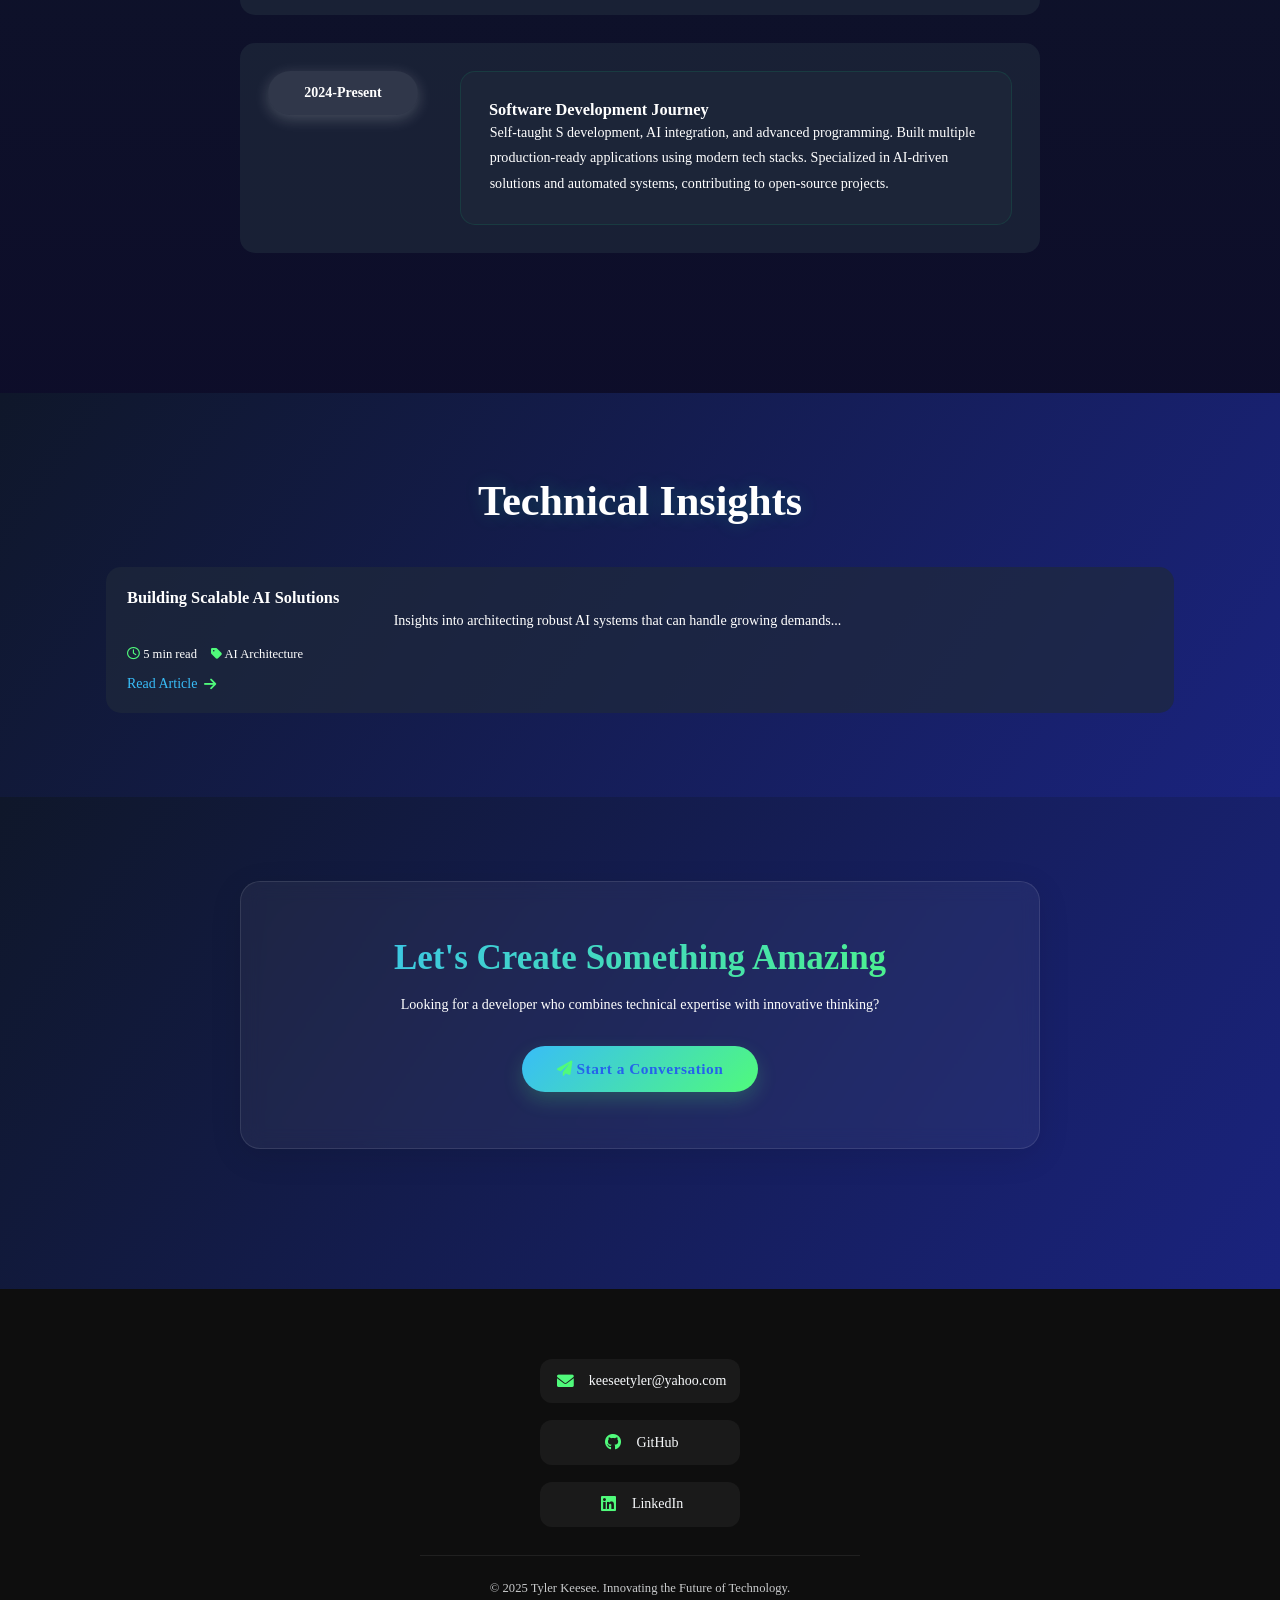
==== commit 32d78fe2: "Updated Portfolio content" ====
--- a/index.html
+++ b/index.html
@@ -214,9 +214,9 @@
           </div>
           <div class="code-preview">
             <pre><code>
-    <span class="keyword">const</span> <span class="variable">passion</span> = <span class="string">'Innovation'</span>;
-    <span class="keyword">const</span> <span class="variable">skills</span> = <span class="string">'Software'</span>;
-    <span class="keyword">const</span> <span class="variable">result</span> = <span class="function">buildNextGenSolution</span>();
+<span class="keyword">const</span> <span class="variable">passion</span> = <span class="string">'Innovation'</span>;
+<span class="keyword">const</span> <span class="variable">skills</span> = <span class="string">'Software'</span>;
+<span class="keyword">const</span> <span class="variable">result</span> = <span class="function">buildNextGenSolution</span>();
       </code></pre>
           </div>
           <div class="floating-tech">
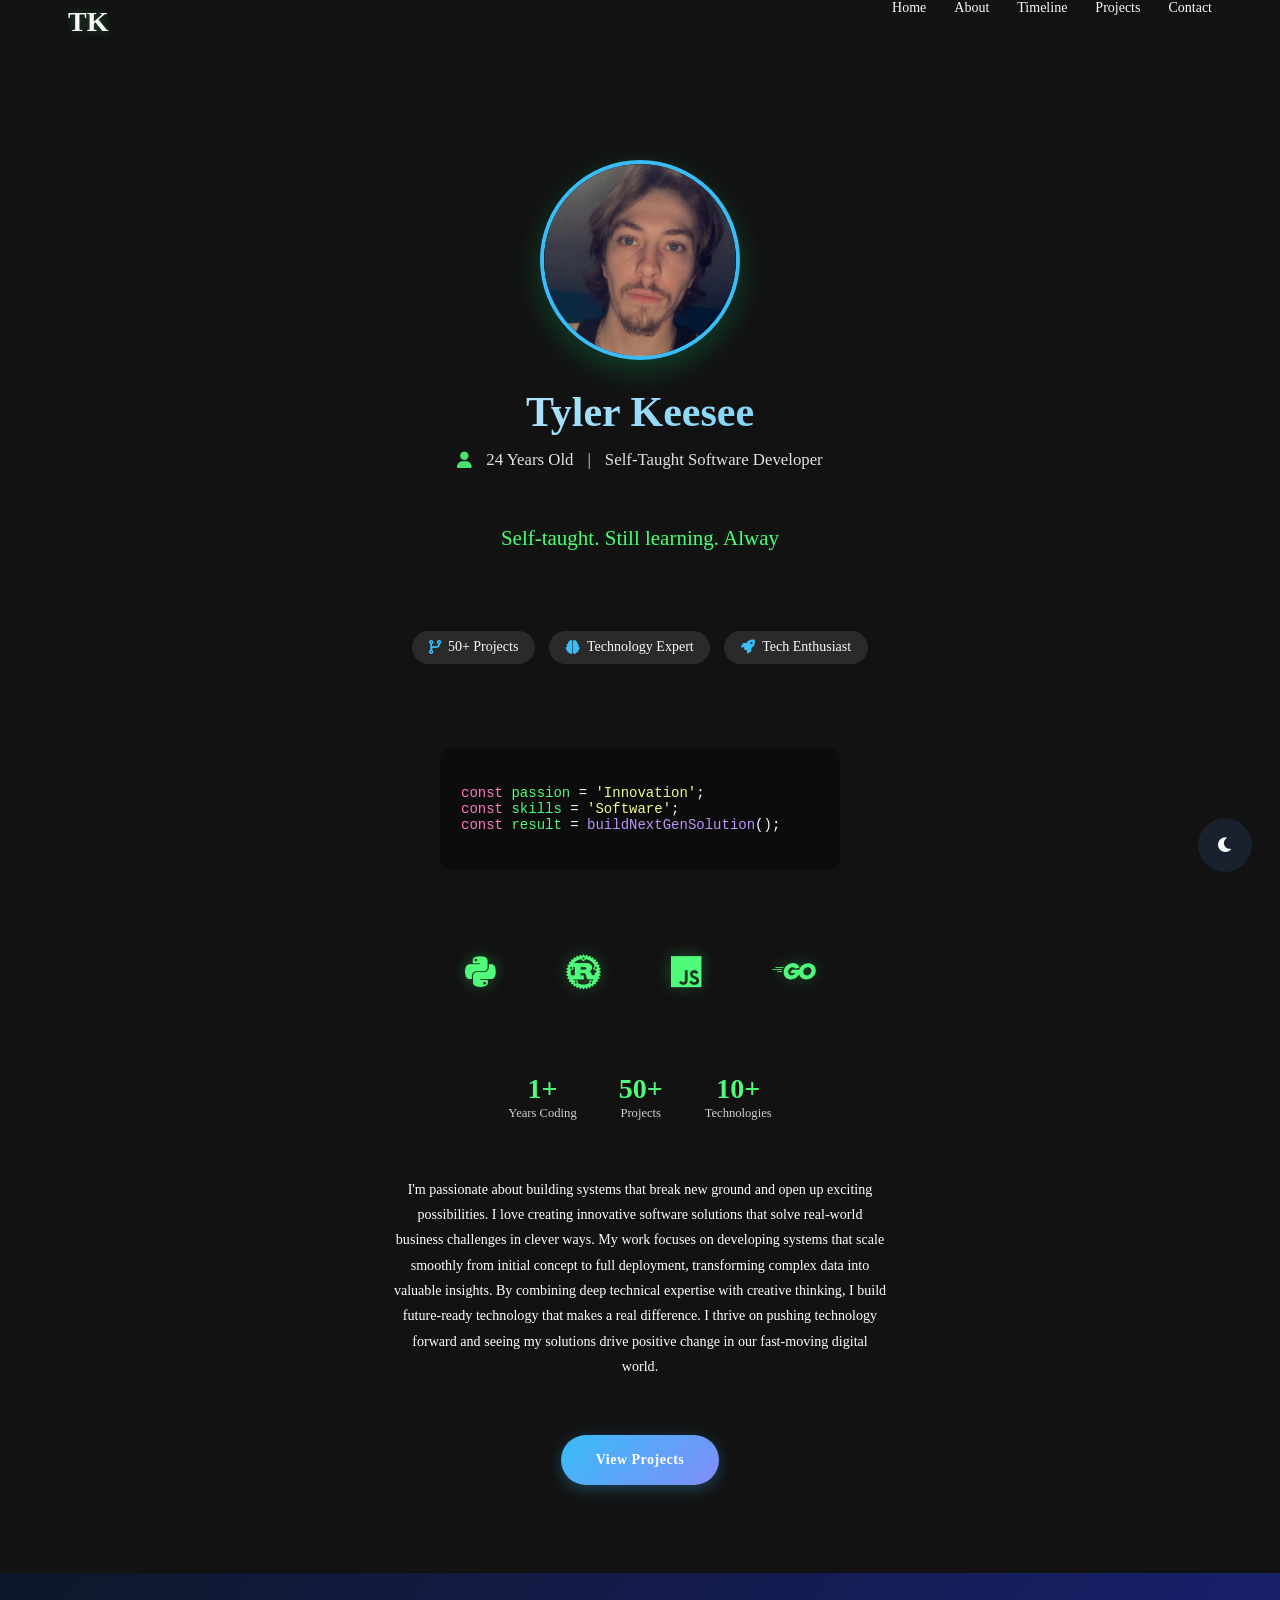
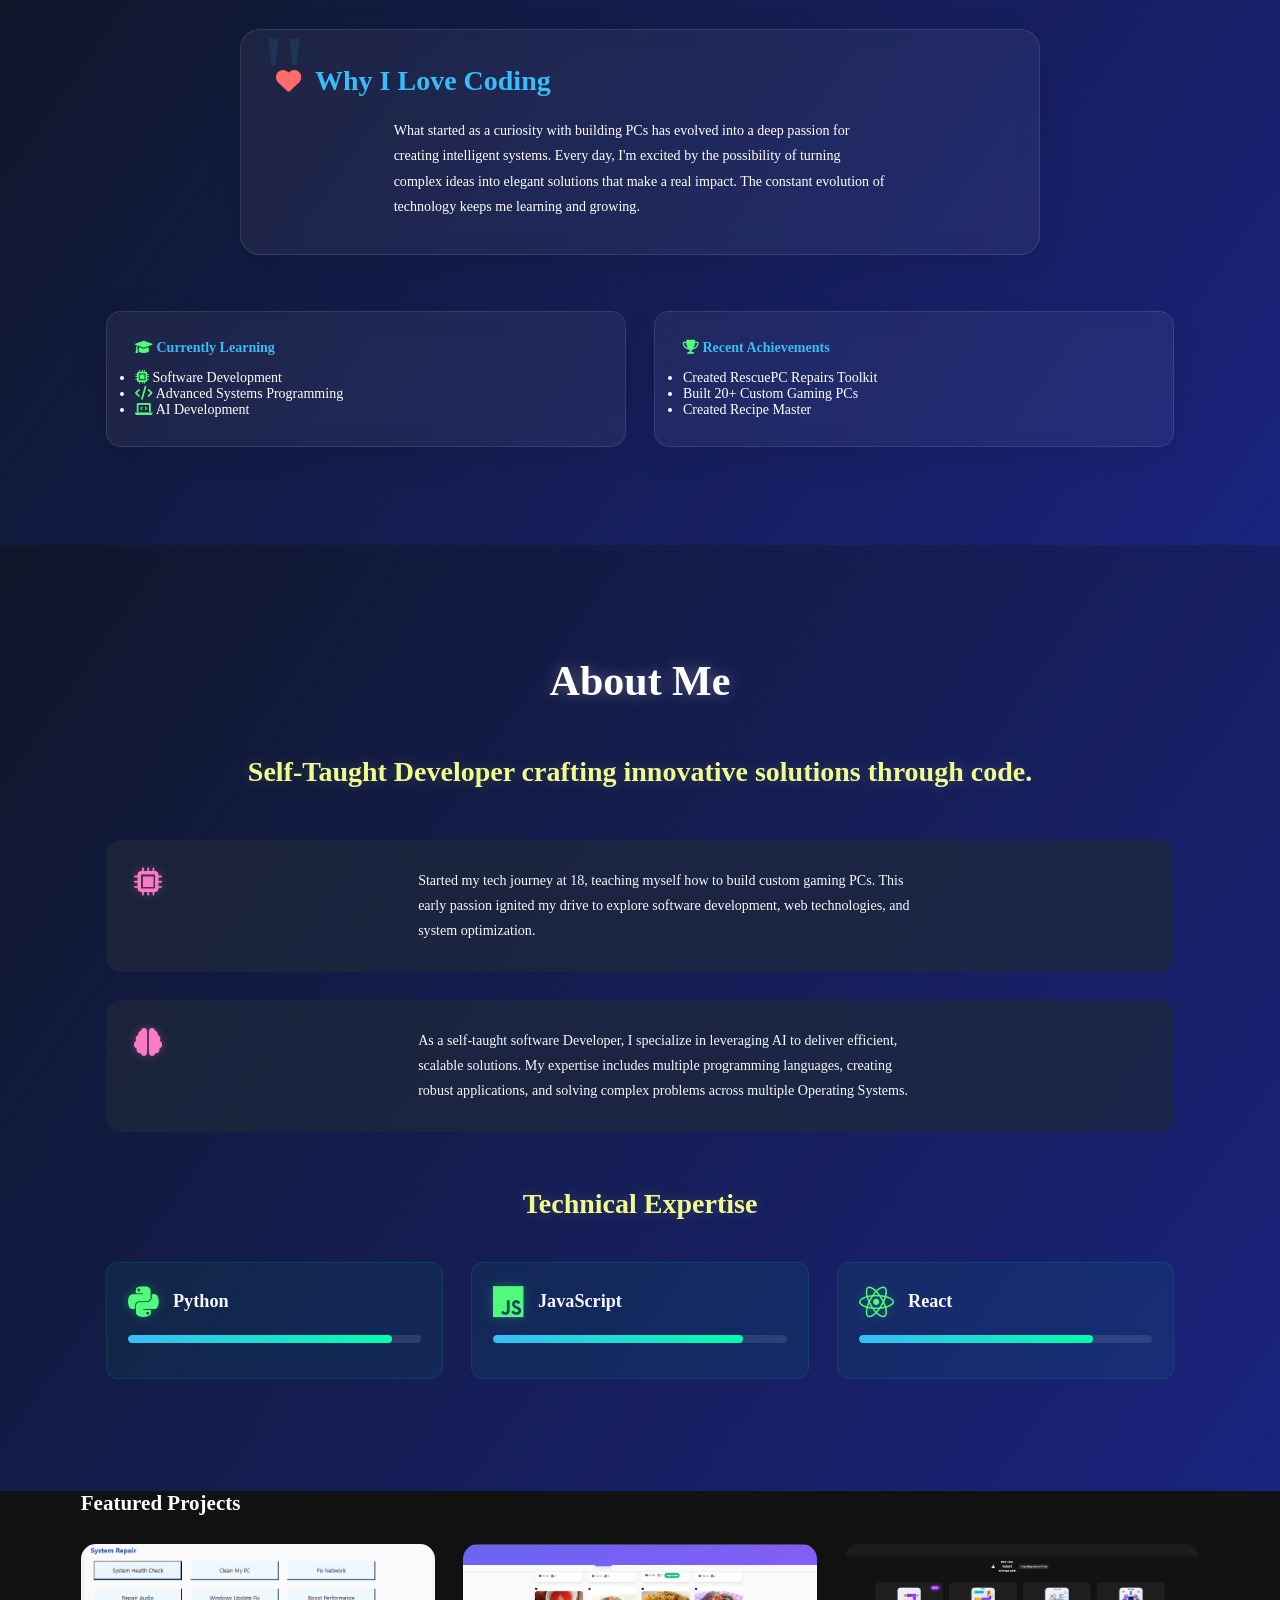
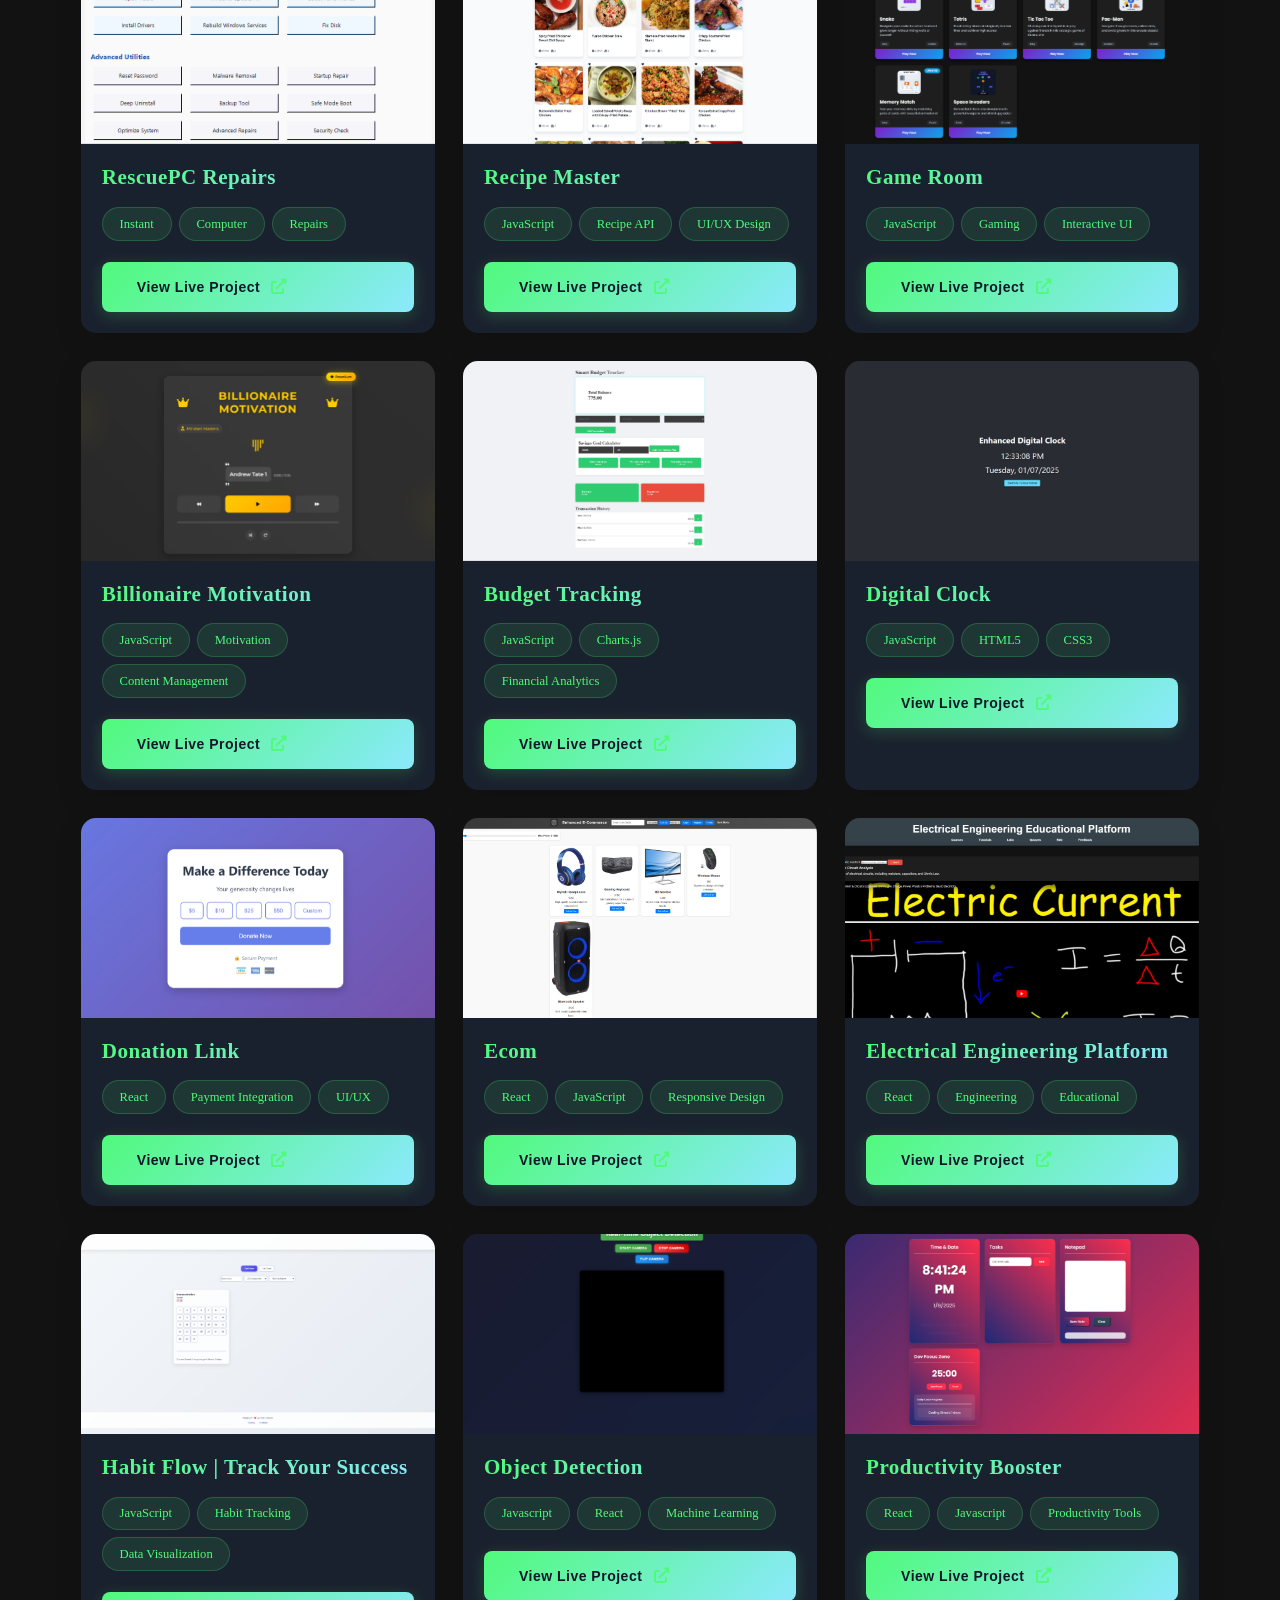
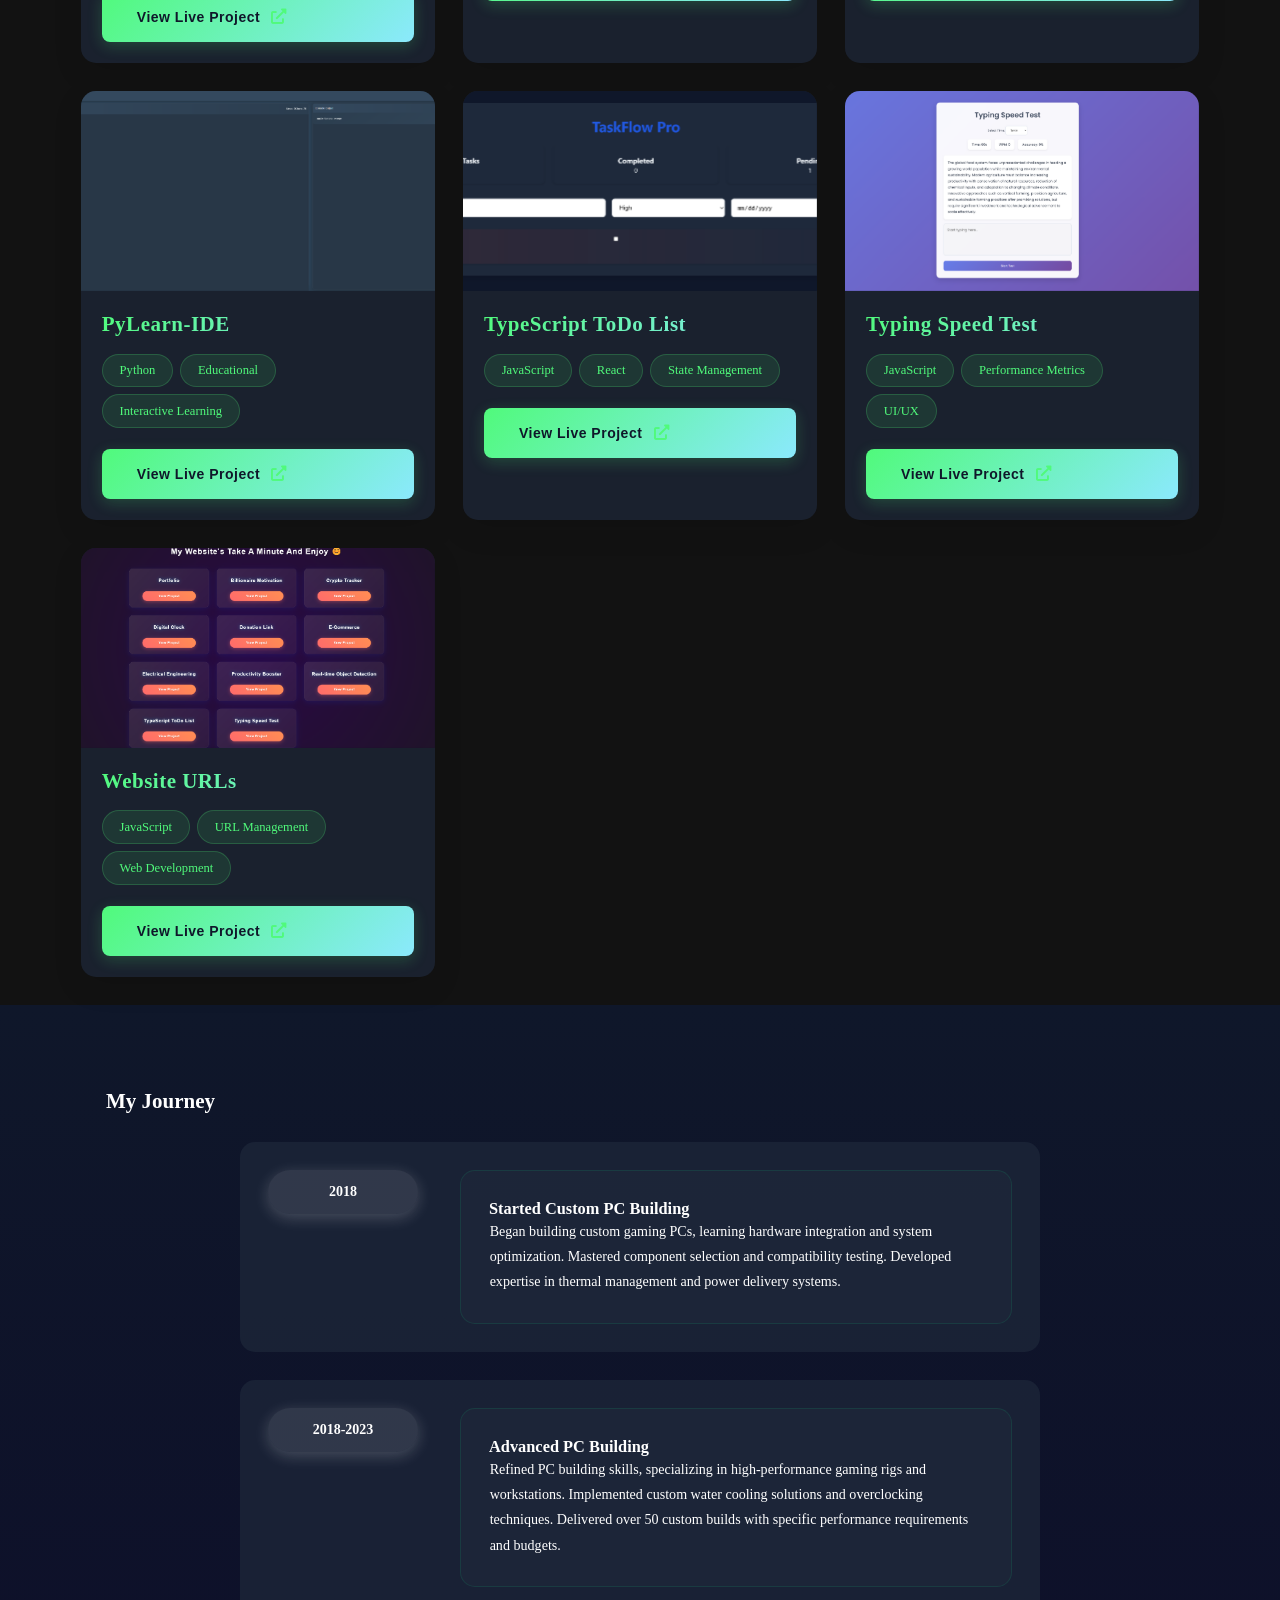
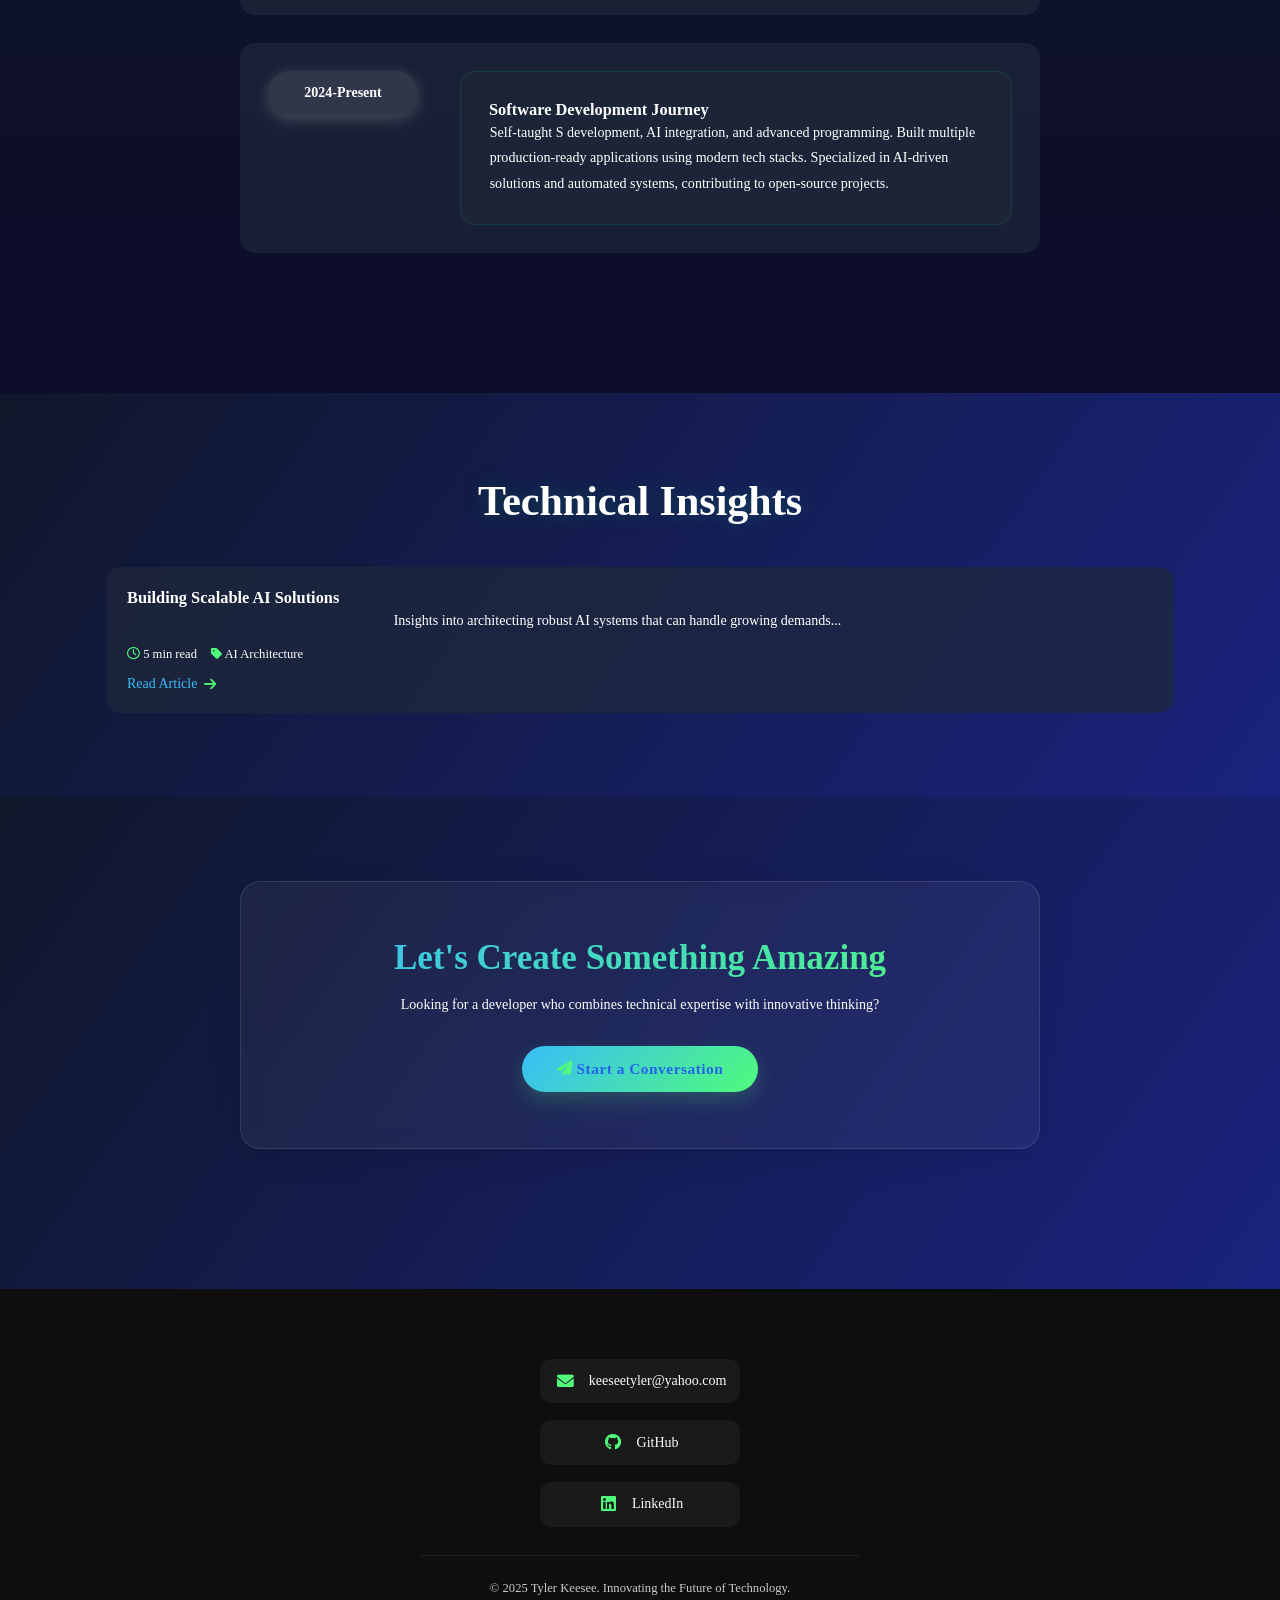
==== commit 2be13586: "Updated Portfolio content" ====
--- a/index.html
+++ b/index.html
@@ -207,7 +207,7 @@
             <span class="badge"
               ><i class="fas fa-code-branch"></i> 50+ Projects</span
             >
-            <span class="badge"><i class="fas fa-brain"></i> AI Expert</span>
+            <span class="badge"><i class="fas fa-brain"></i> Technology Expert</span>
             <span class="badge"
               ><i class="fas fa-rocket"></i> Tech Enthusiast
             </span>
@@ -232,7 +232,7 @@
             </div>
             <div class="stat">
               <span class="stat-number">50+</span>
-              <span class="stat-label">AI Projects</span>
+              <span class="stat-label">Projects</span>
             </div>
             <div class="stat">
               <span class="stat-number">10+</span>
@@ -240,16 +240,7 @@
             </div>
           </div>
           <p class="tagline">
-            I'm passionate about building AI systems that break new ground and
-            open up exciting possibilities. I love creating innovative software
-            solutions that tackle real-world business problems in clever ways.
-            My work focuses on developing systems that grow smoothly from
-            initial concept to full-scale deployment, turning complex data into
-            valuable insights. By combining deep technical knowledge with
-            creative thinking, I build future-ready technology that makes a real
-            difference. I thrive on pushing technology to new heights and seeing
-            my solutions create positive change in our fast-moving digital
-            world.
+            I'm passionate about building systems that break new ground and open up exciting possibilities. I love creating innovative software solutions that solve real-world business challenges in clever ways. My work focuses on developing systems that scale smoothly from initial concept to full deployment, transforming complex data into valuable insights. By combining deep technical expertise with creative thinking, I build future-ready technology that makes a real difference. I thrive on pushing technology forward and seeing my solutions drive positive change in our fast-moving digital world.
           </p>
           <div class="cta-buttons">
             <a href="#projects" class="cta-primary">View Projects</a>
@@ -320,9 +311,9 @@
                   <p>
                     As a self-taught software Developer, I specialize in
                     leveraging AI to deliver efficient, scalable solutions. My
-                    expertise includes full-stack development, creating robust
+                    expertise includes multiple programming languages, creating robust
                     applications, and solving complex problems across multiple
-                    domains.
+                    Operating Systems.
                   </p>
                 </div>
               </div>
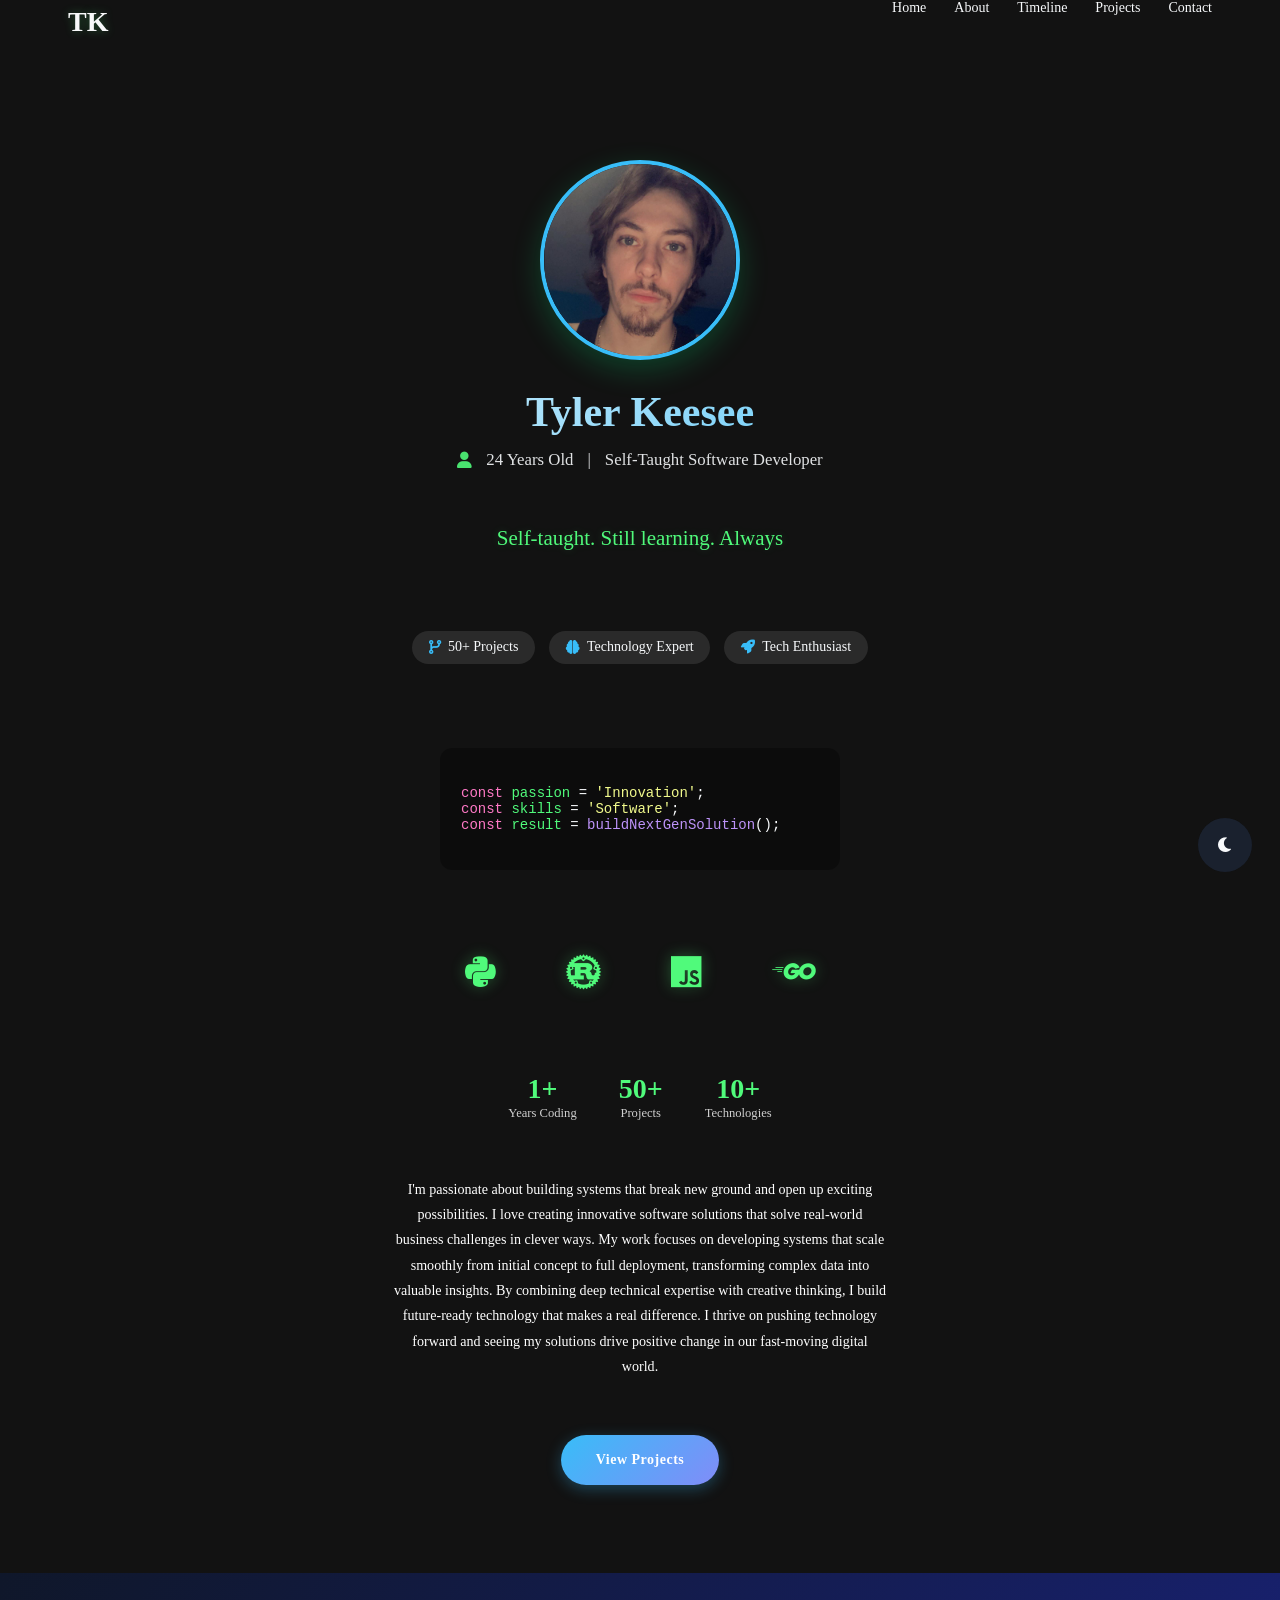
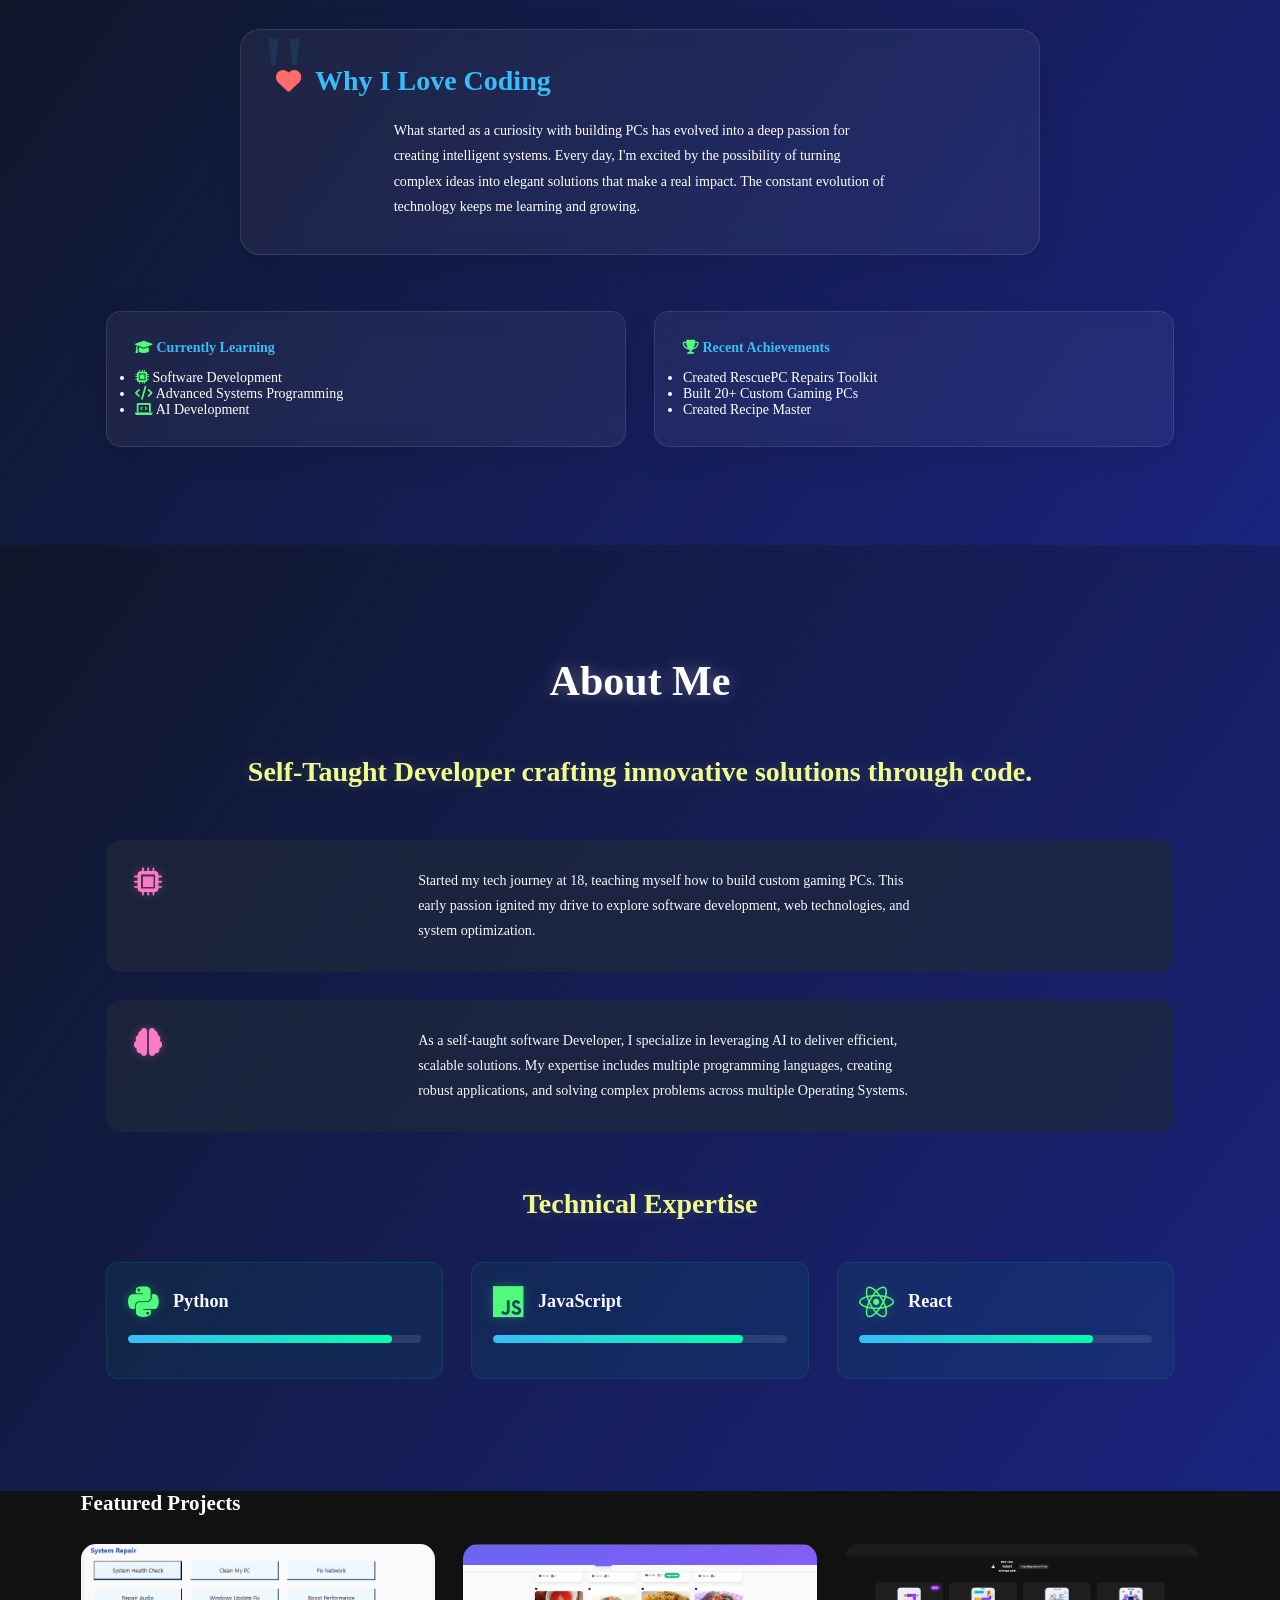
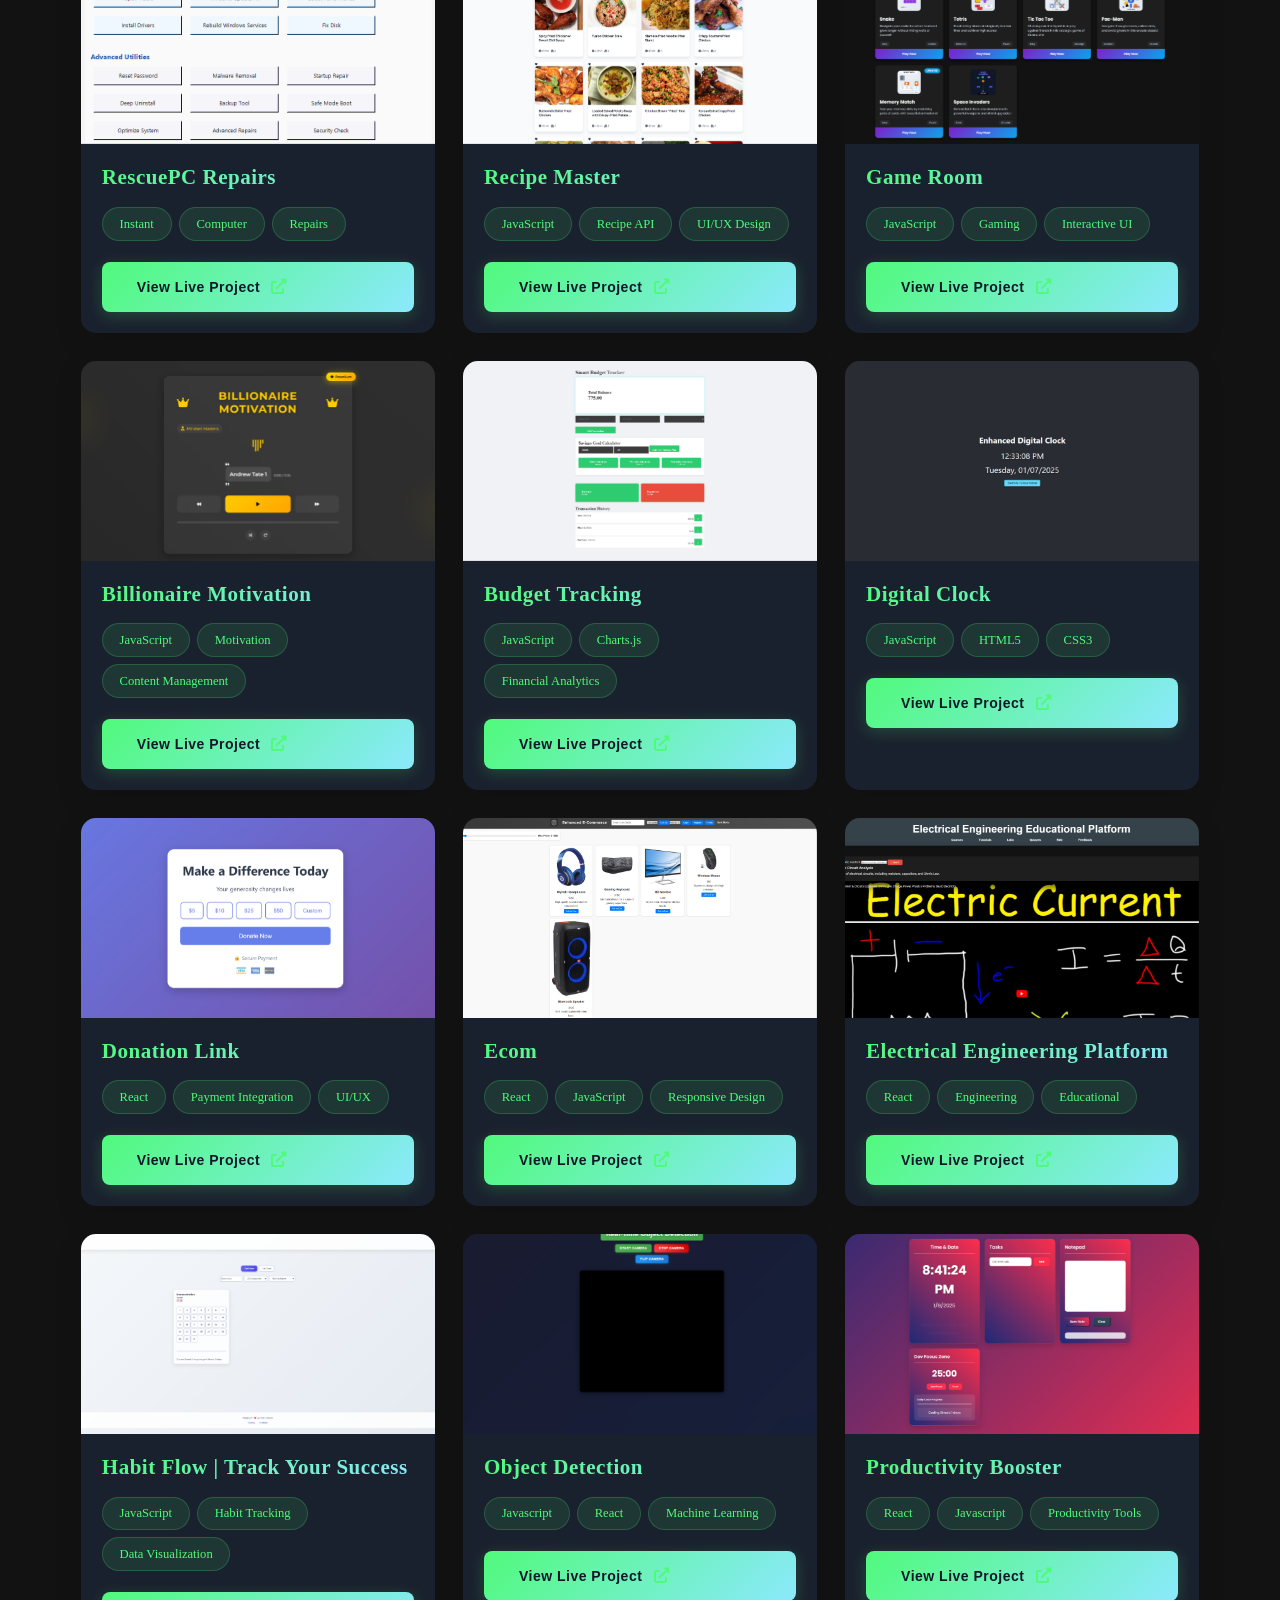
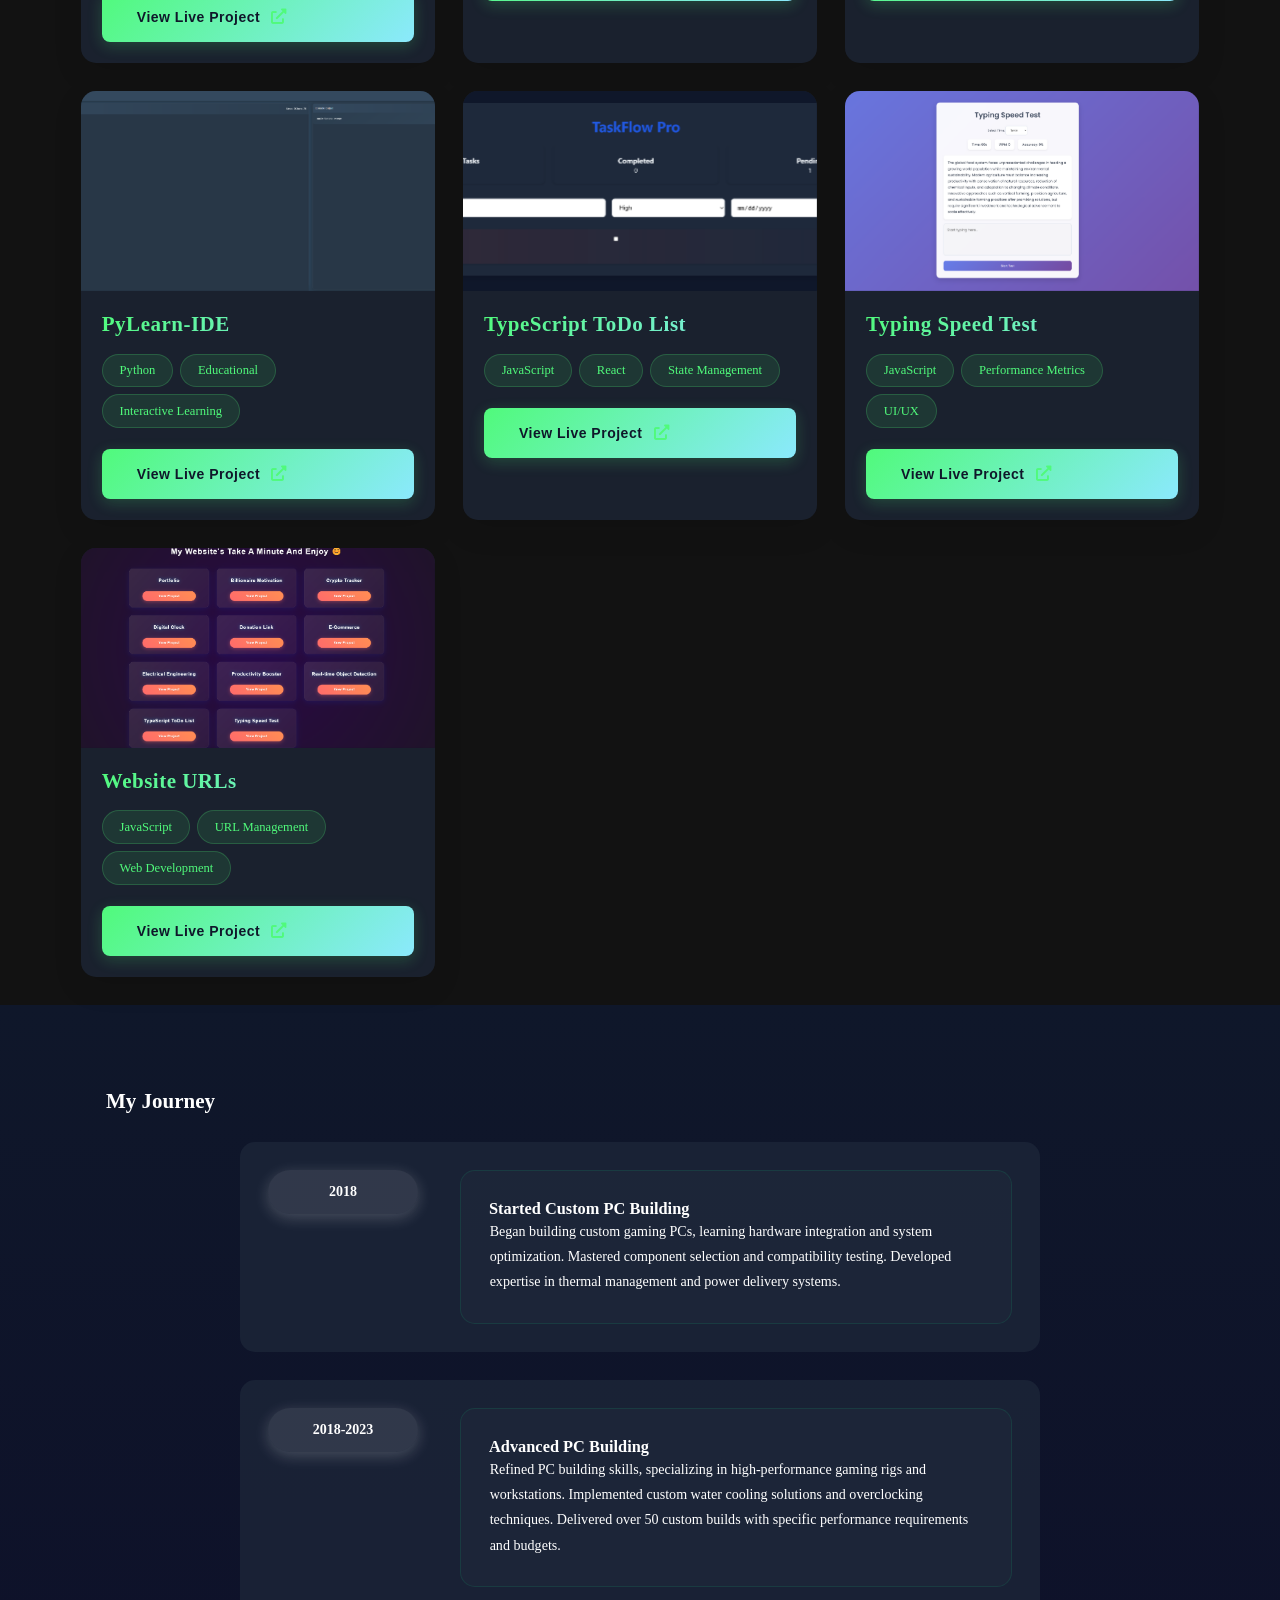
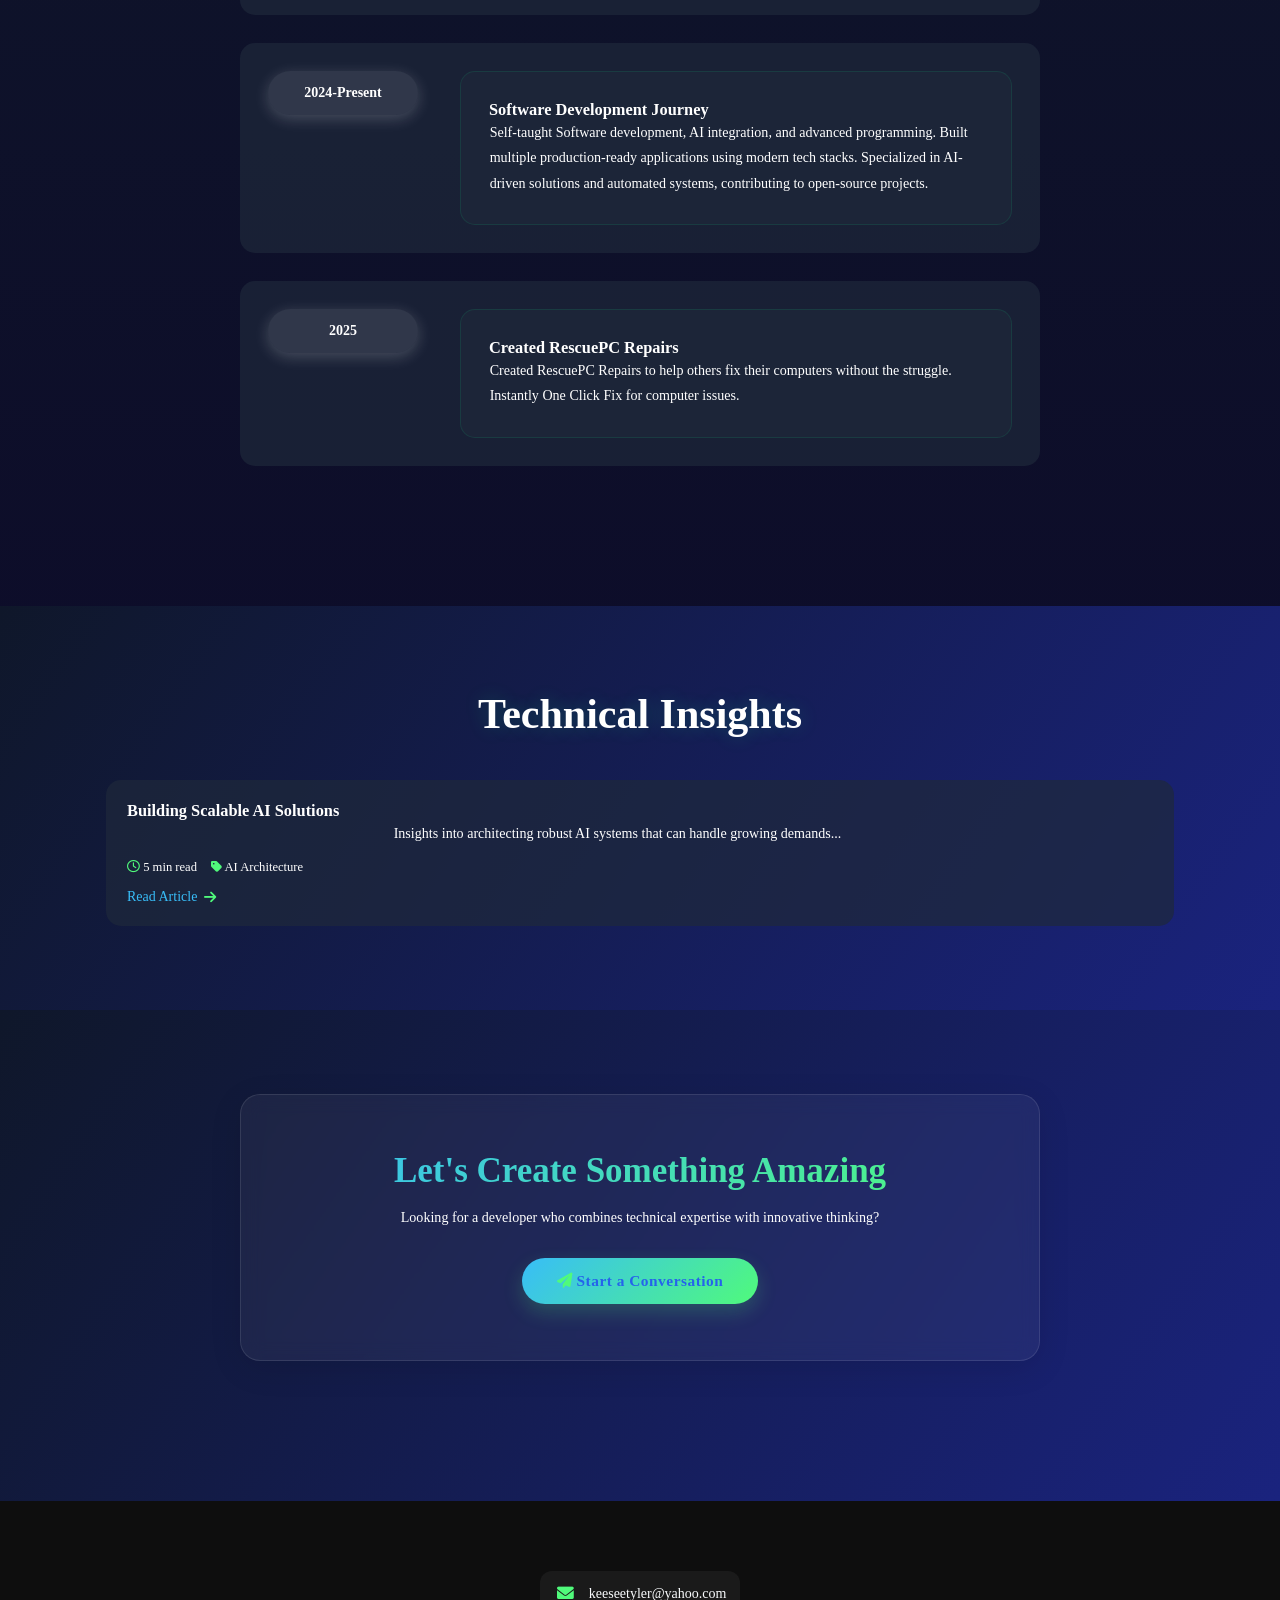
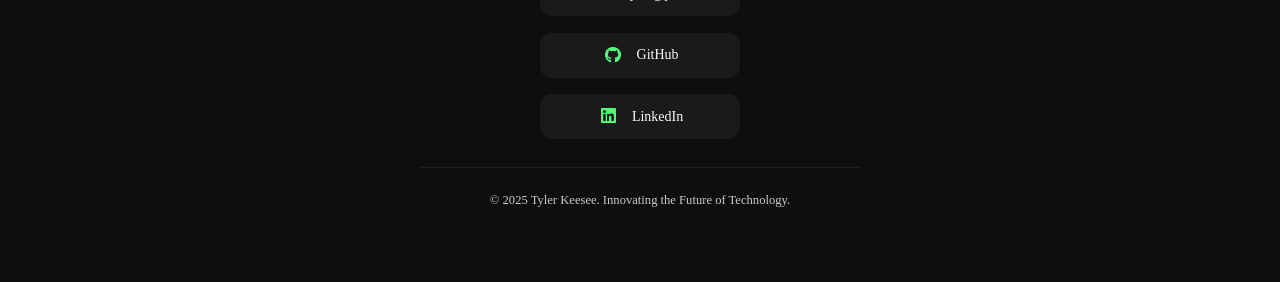
==== commit 936926f5: "updated index.html" ====
--- a/index.html
+++ b/index.html
@@ -412,7 +412,7 @@
               <div class="timeline-content">
                 <h3>Software Development Journey</h3>
                 <p>
-                  Self-taught S development, AI integration, and
+                  Self-taught Software development, AI integration, and
                   advanced programming. Built multiple production-ready
                   applications using modern tech stacks. Specialized in
                   AI-driven solutions and automated systems, contributing to
@@ -420,6 +420,13 @@
                 </p>
               </div>
             </div>
+            <div class="timeline-item">
+              <div class="timeline-date">2025</div>
+              <div class="timeline-content">
+                <h3>Created RescuePC Repairs</h3>
+                <p>
+                  Created RescuePC Repairs to help others fix their computers without the struggle. Instantly One Click Fix for computer issues.
+                </p>
           </div>
         </div>
       </section>
